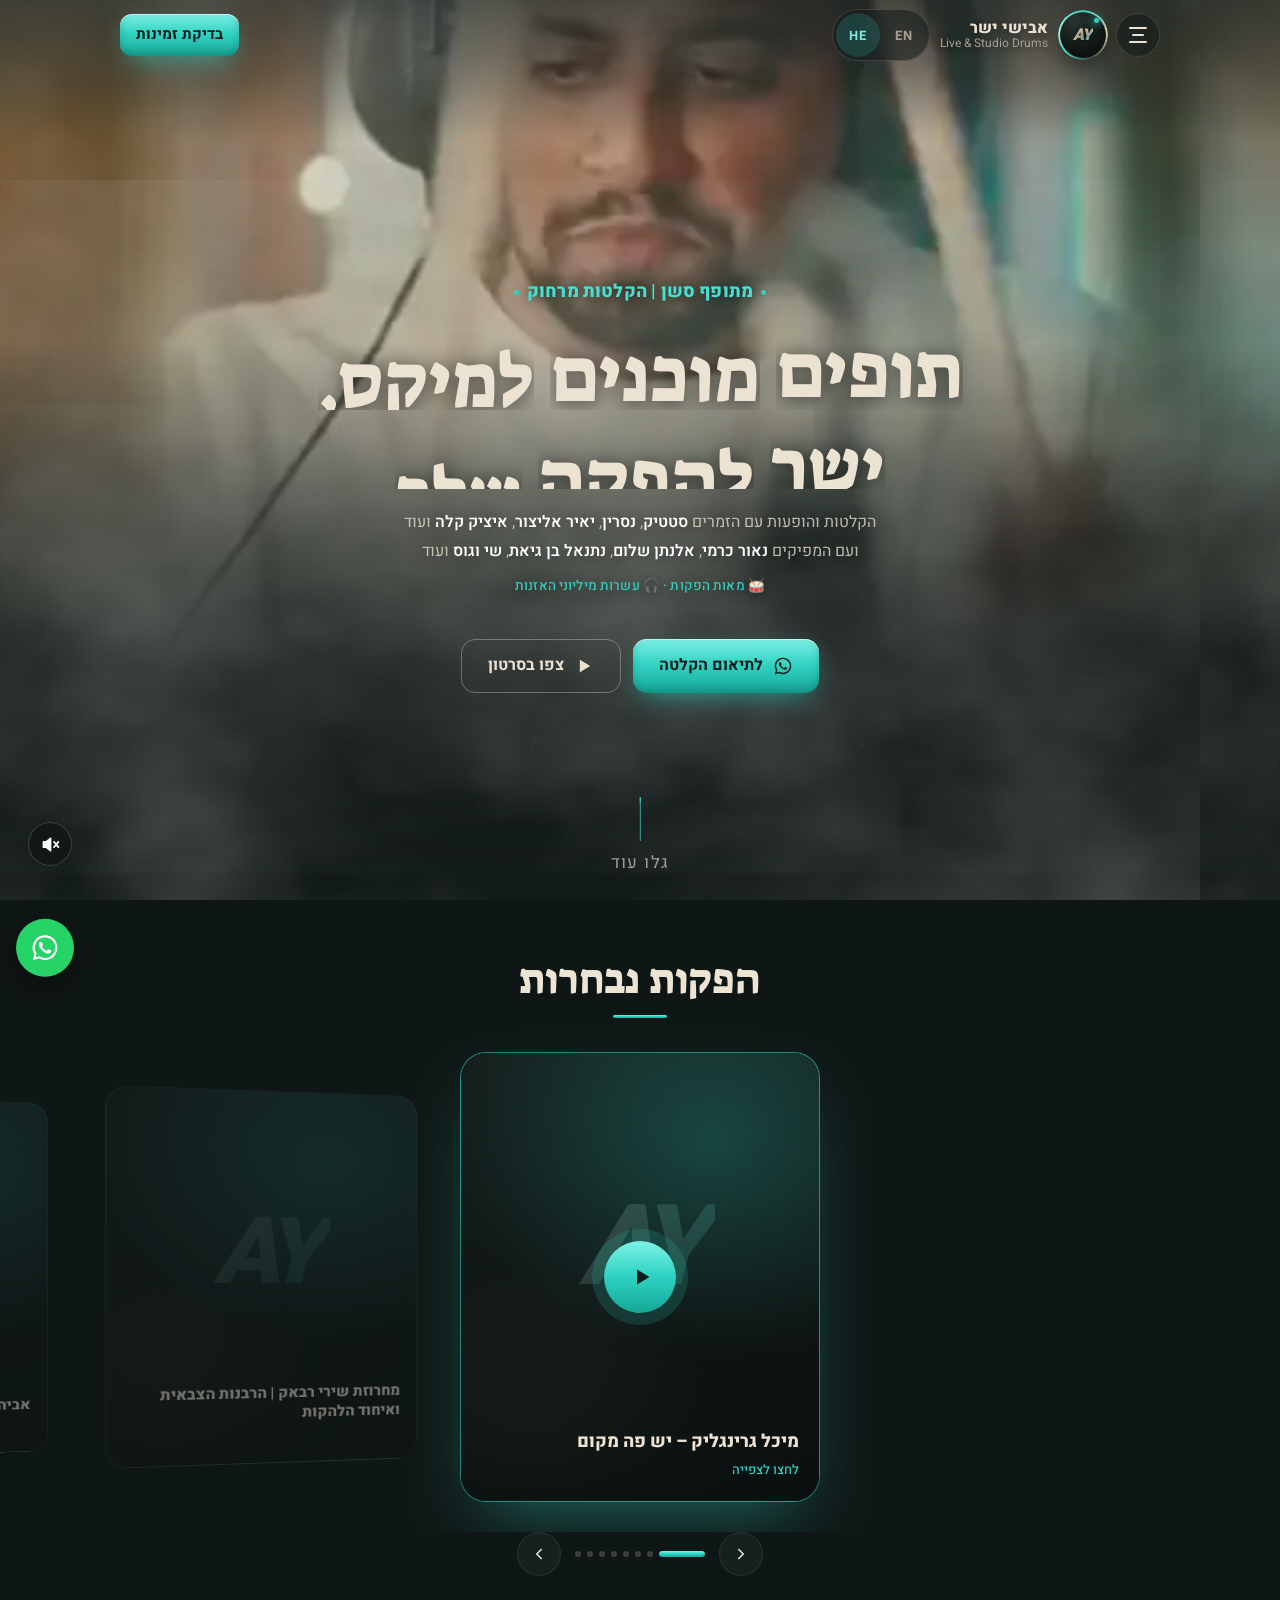
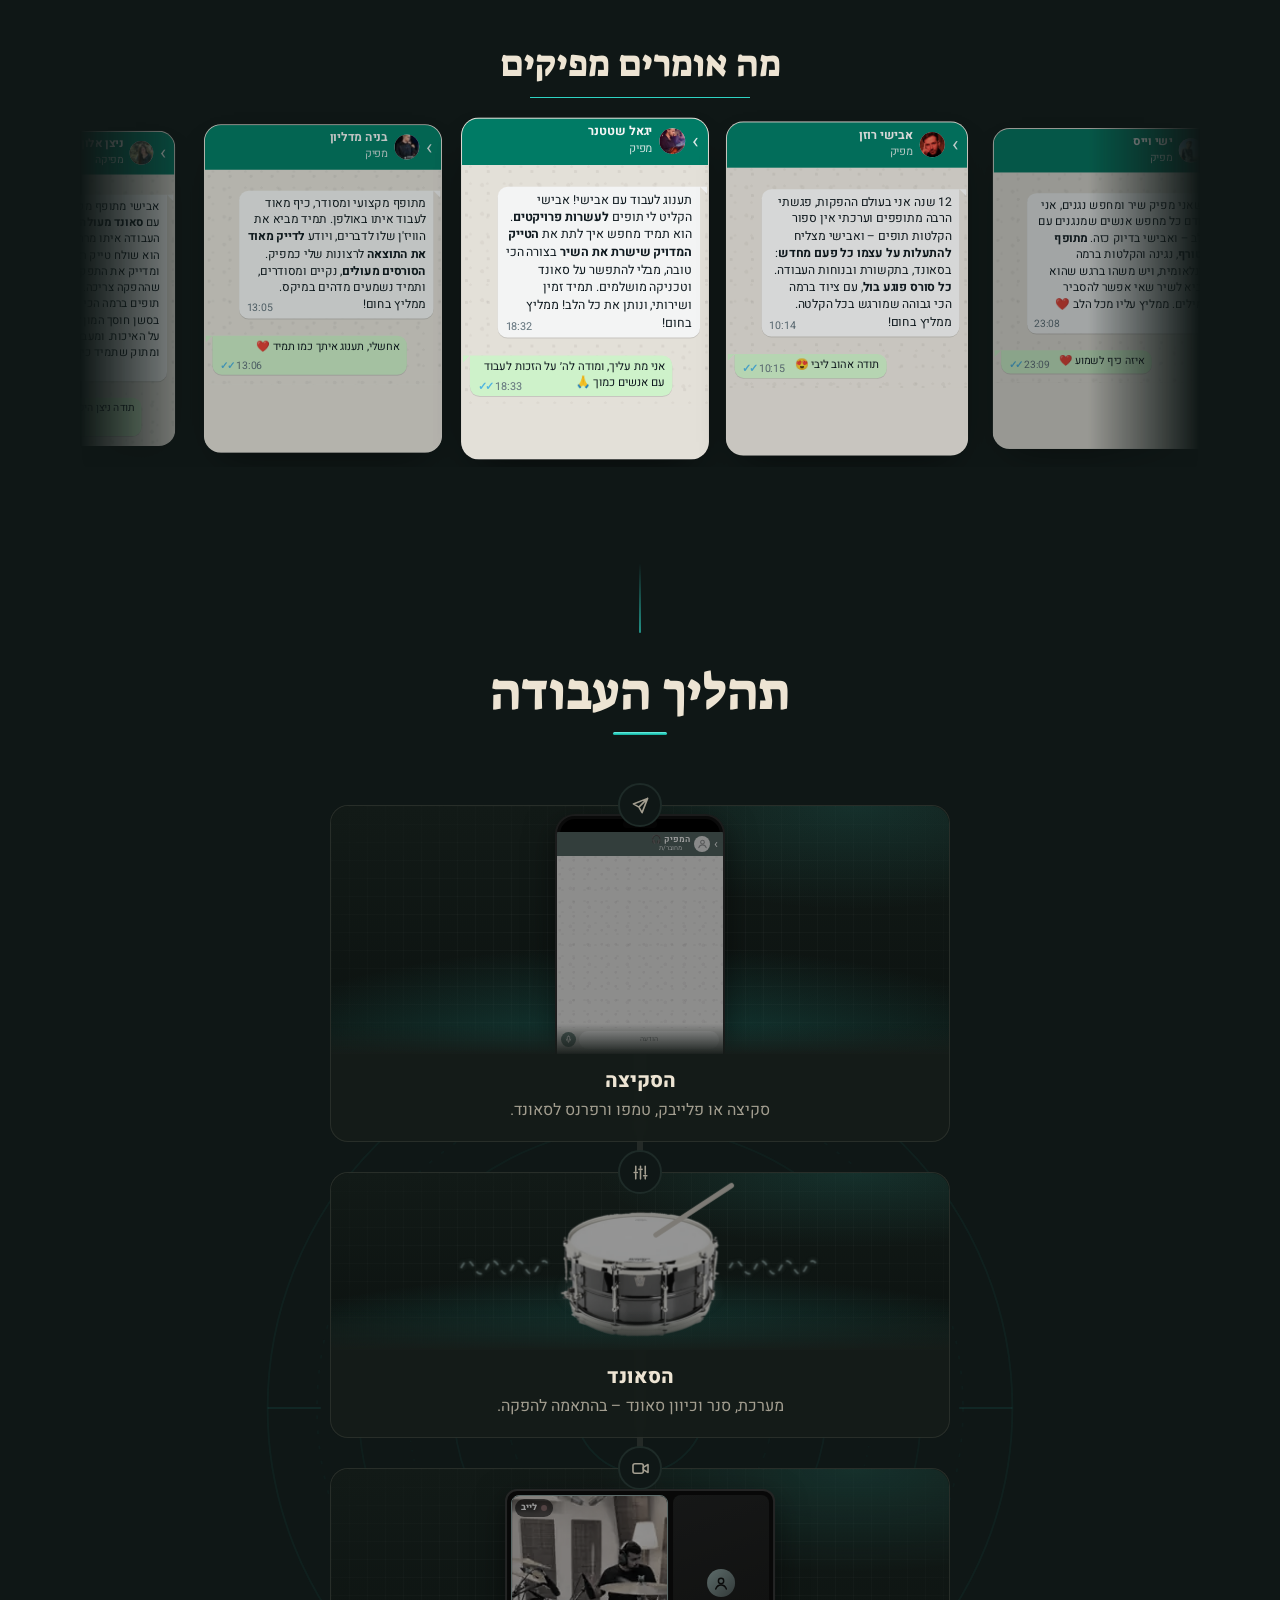
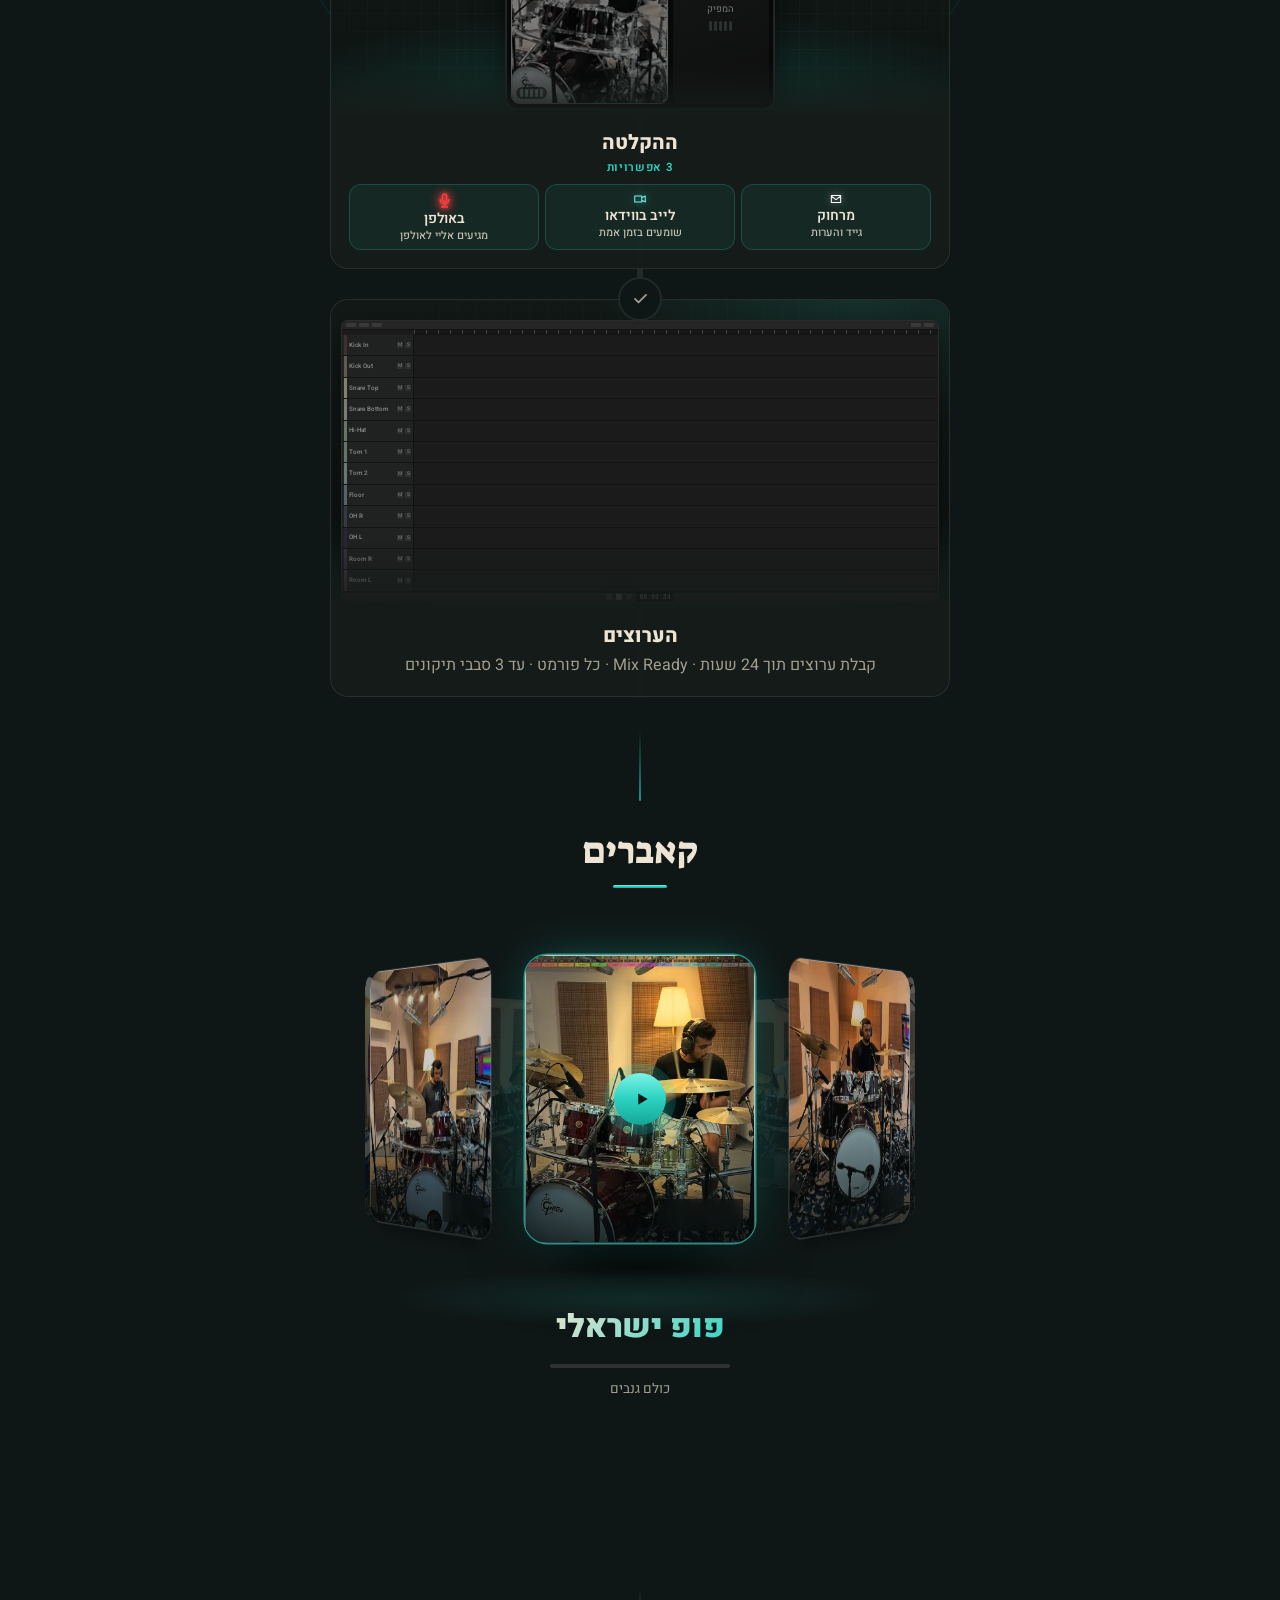
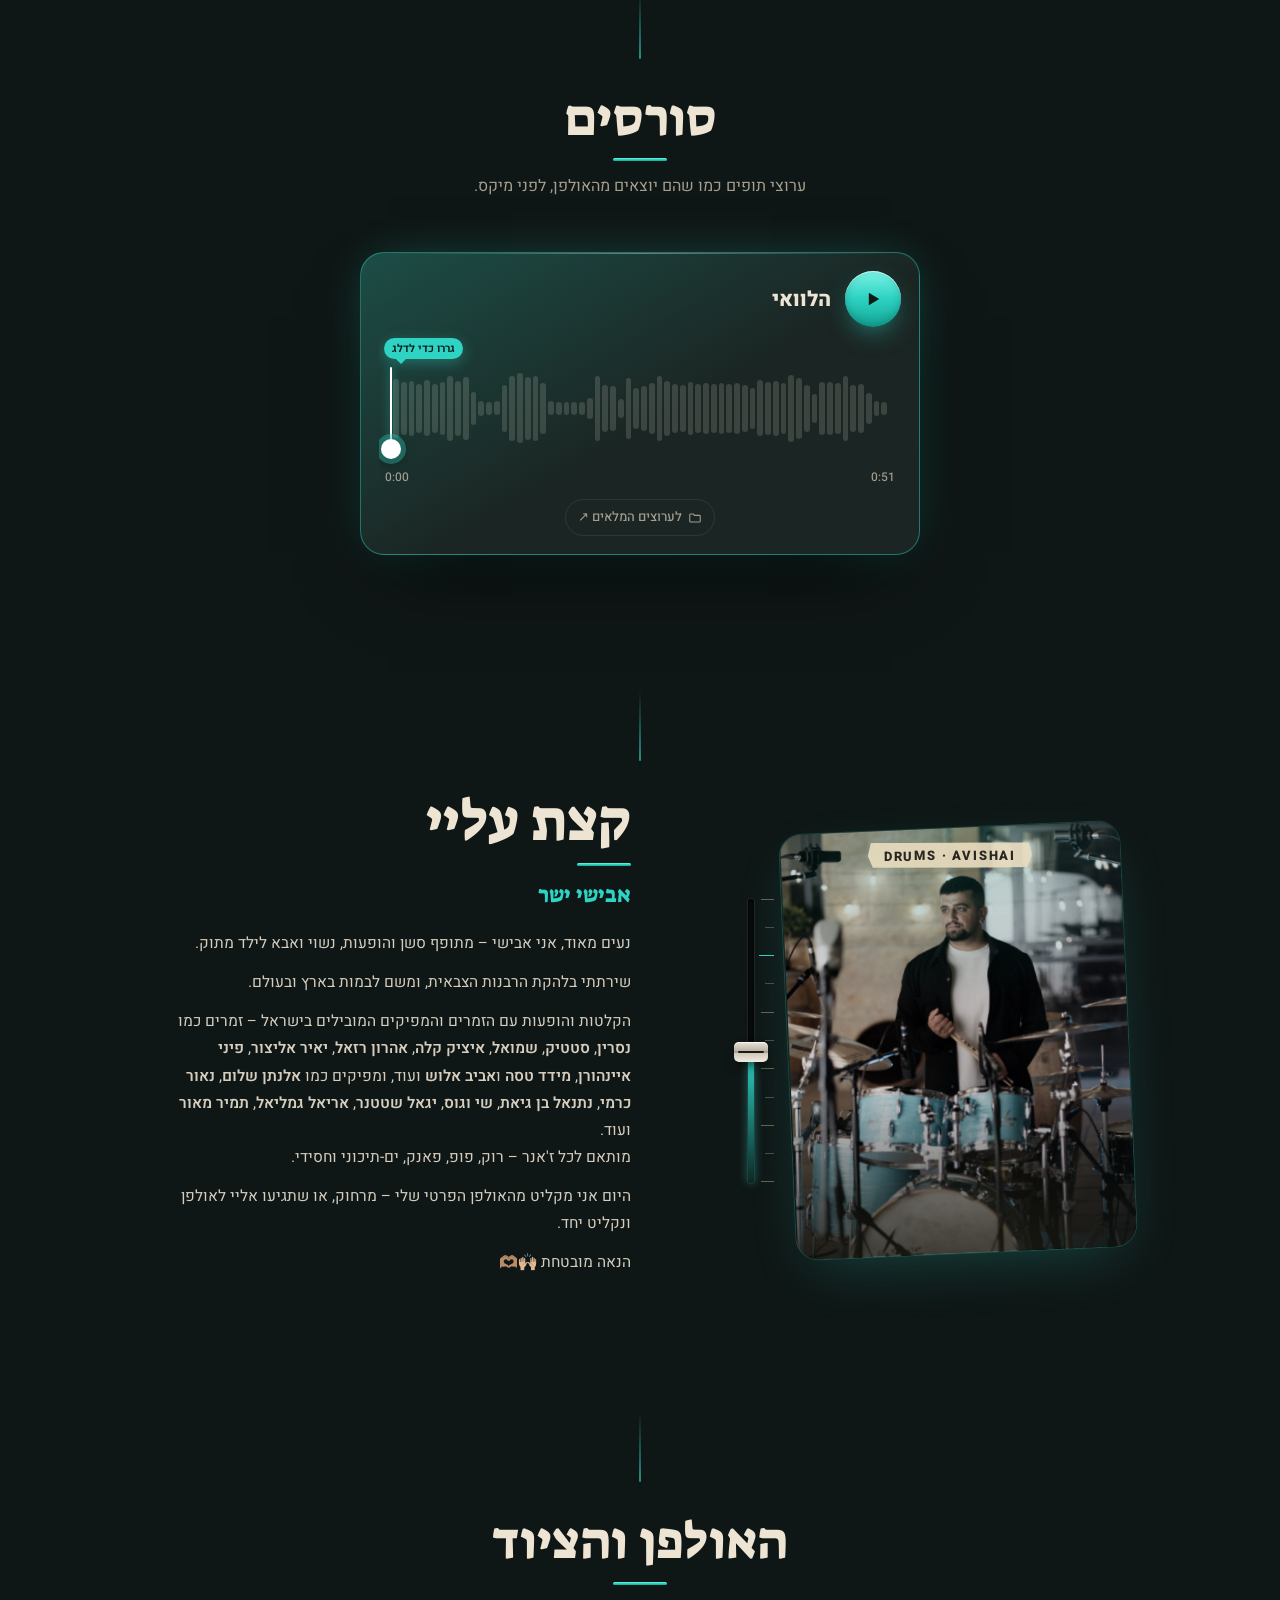
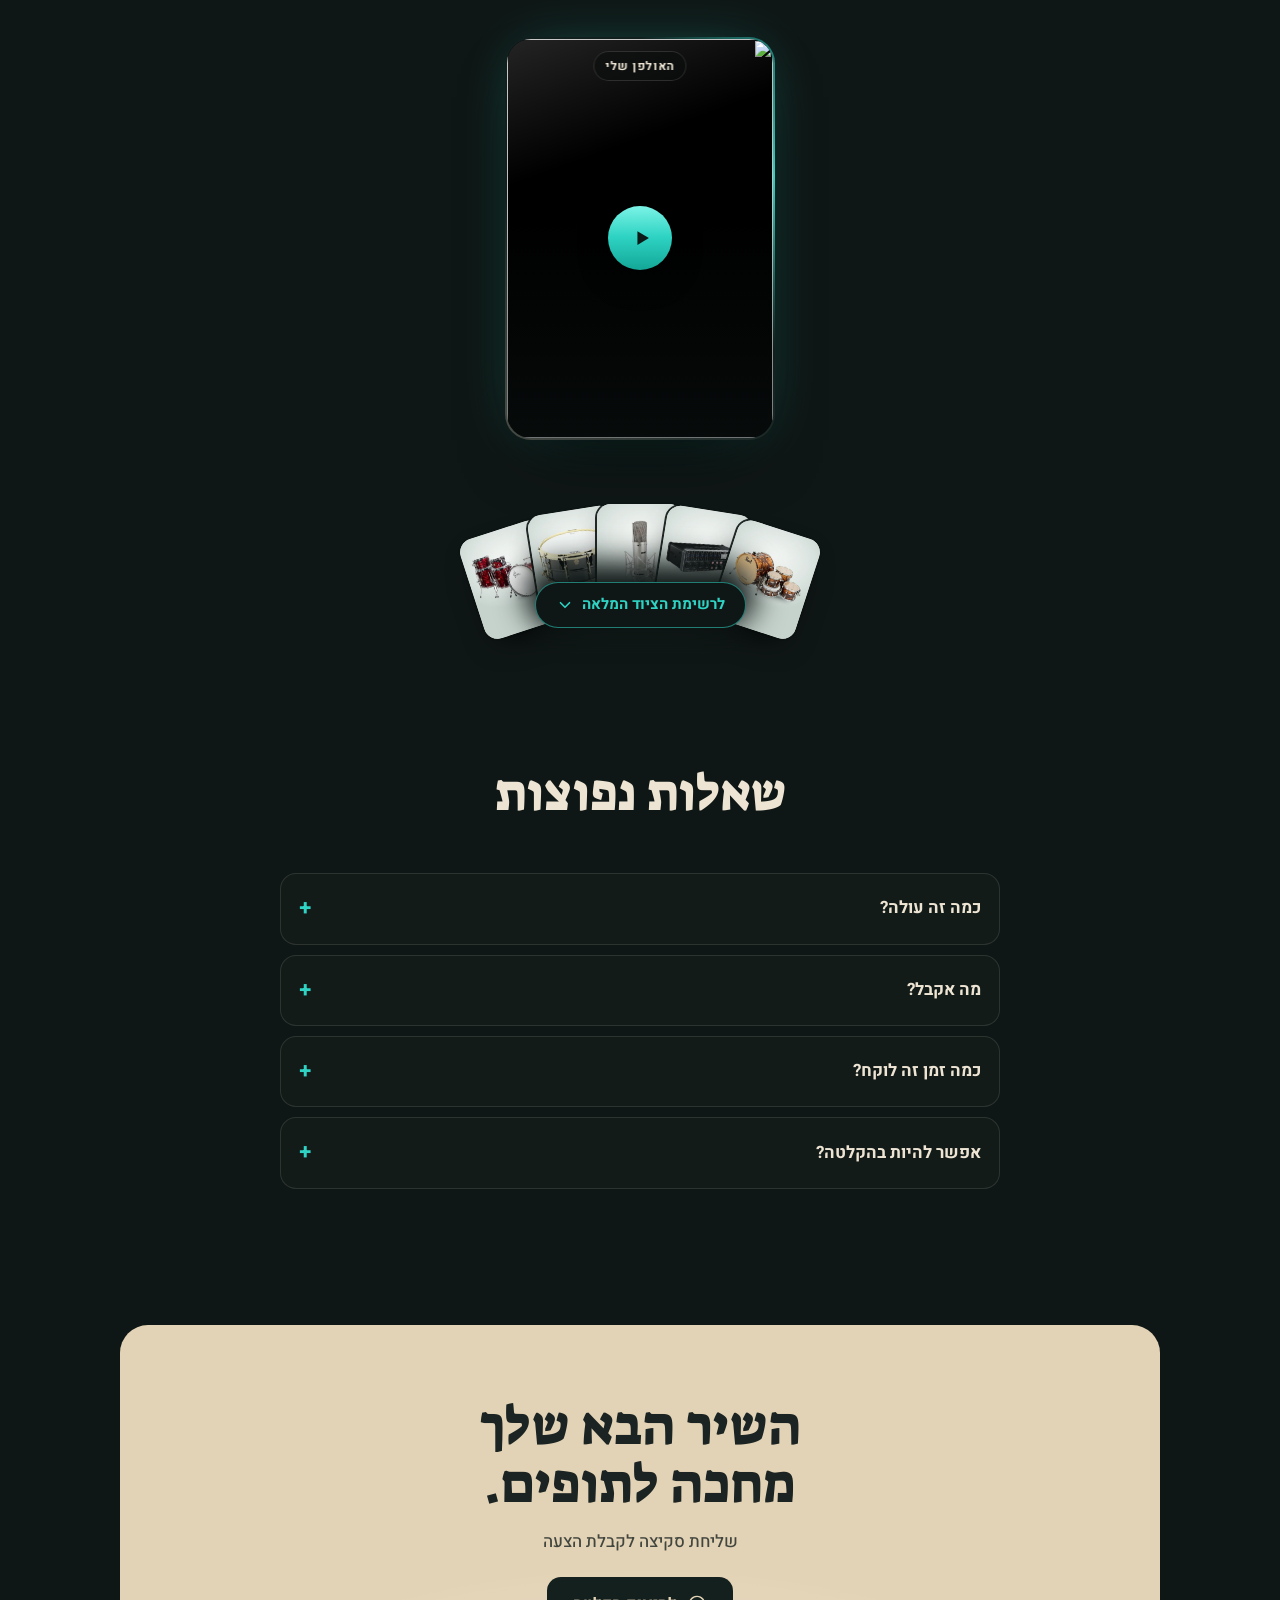
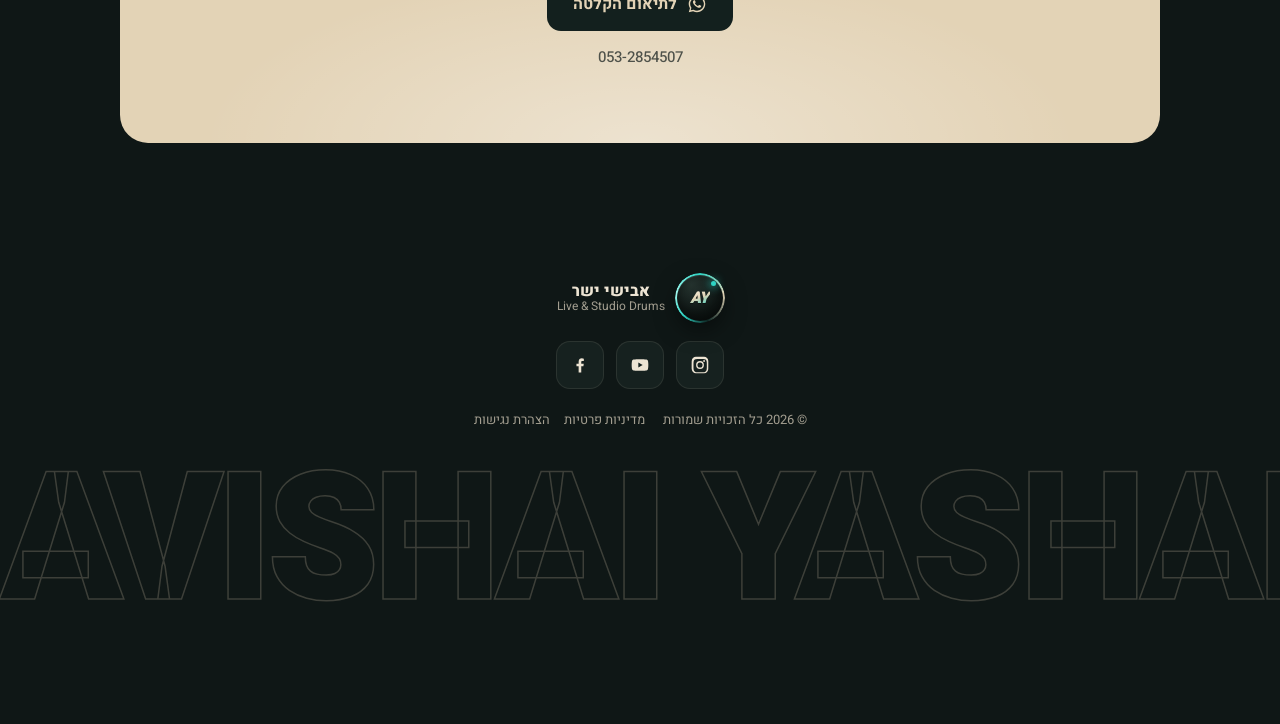
==== index.html @ d6cce76f "Revert black background behind the contain cover (Avishai prefers the poster showing through) Co-Aut" ====
<!DOCTYPE html>
<html lang="he" dir="rtl">
<head>
<meta charset="utf-8">
<meta name="viewport" content="width=device-width, initial-scale=1, viewport-fit=cover">
<title>אבישי ישר | אולפן תופים – Live &amp; Studio Drums</title>
<link rel="preload" href="assets/hero.jpg" as="image" fetchpriority="high">
<meta name="description" content="אבישי ישר – מתופף סשן. הקלטות תופים מרחוק, ערוצים ברמת Mix Ready.">
<meta name="theme-color" content="#0F1716">
<meta property="og:type" content="website">
<meta property="og:locale" content="he_IL">
<meta property="og:title" content="אבישי ישר | Live &amp; Studio Drums">
<meta property="og:description" content="הקלטות תופים מרחוק, ערוצים נקיים ברמת Mix Ready. שלחו סקיצה ונתחיל.">
<meta property="og:image" content="https://avishai-drumstudio.github.io/assets/og-ay2.jpg">
<meta property="og:image:width" content="1200">
<meta property="og:image:height" content="630">
<meta property="og:url" content="https://avishai-drumstudio.github.io/">
<link rel="canonical" href="https://avishai-drumstudio.github.io/">
<link rel="alternate" hreflang="he" href="https://avishai-drumstudio.github.io/">
<link rel="alternate" hreflang="en" href="https://avishai-drumstudio.github.io/?lang=en">
<link rel="alternate" hreflang="x-default" href="https://avishai-drumstudio.github.io/">
<script type="application/ld+json">{"@context":"https://schema.org","@type":"ProfessionalService","name":"Avishai Yashar – Live & Studio Drums","alternateName":"אבישי ישר – אולפן תופים","description":"Session drummer and remote drum recording. Mix-ready stems within 24 hours.","url":"https://avishai-drumstudio.github.io/","image":"https://avishai-drumstudio.github.io/assets/og-ay2.jpg","telephone":"+972532854507","areaServed":"Worldwide","founder":{"@type":"Person","name":"Avishai Yashar","jobTitle":"Session Drummer"},"sameAs":["https://www.instagram.com/avishai_yashar","https://youtube.com/@avishaiyashar-4676"]}</script>
<meta name="twitter:card" content="summary_large_image">
<link rel="icon" type="image/png" sizes="32x32" href="assets/icon-32.png">
<link rel="icon" type="image/png" sizes="192x192" href="assets/icon-192.png">
<link rel="apple-touch-icon" href="assets/icon-180.png">
<link rel="manifest" href="manifest.webmanifest">
<meta name="apple-mobile-web-app-title" content="AY Drums">
<meta name="application-name" content="AY Drums">
<link rel="preconnect" href="https://fonts.googleapis.com">
<link rel="preconnect" href="https://fonts.gstatic.com" crossorigin>
<link rel="preconnect" href="https://docs.google.com">
<link href="https://fonts.googleapis.com/css2?family=Heebo:wght@300;400;500;700;800;900&family=Suez+One&display=swap" rel="stylesheet">

<style>
/* Layout: full-bleed video hero that shrinks into a card on scroll; every section below is one centered column */
:root{
  --bg:#0F1716;
  --surface:#16211F;
  --surface-2:#1E2B28;
  --line:rgba(225,214,190,.10);
  --text:#EDE4D3;
  --muted:#A39E90;
  --lime:#2ED3C3;
  --tq-grad:linear-gradient(180deg,#7BF3E6 0%,#2ED3C3 48%,#13A797 100%);
  --gloss:inset 0 1px 0 rgba(255,255,255,.6),inset 0 -3px 8px rgba(0,60,55,.25),0 10px 28px -10px rgba(46,211,195,.75);
  --sand:#E3D3B6;
  --lime-soft:rgba(46,211,195,.13);
  --on-lime:#0C1A18;
  --wa:#25D366;
  --font:"Heebo","Assistant",Arial,sans-serif;
  --wrap:1120px;
  --gutter:clamp(18px,5vw,40px);
  --ease:cubic-bezier(.2,.7,.2,1);
  color-scheme:dark;
}
*,*::before,*::after{box-sizing:border-box;margin:0;padding:0}
html{-webkit-text-size-adjust:100%;background:var(--bg)}
html.lenis,html.lenis body{height:auto}
.lenis.lenis-smooth{scroll-behavior:auto!important}
.lenis.lenis-stopped{overflow:hidden}
body{background:var(--bg);color:var(--text);font-family:var(--font);font-size:17px;line-height:1.7;-webkit-font-smoothing:antialiased;overflow-x:hidden}
img{display:block;max-width:100%}
a{color:inherit;text-decoration:none}
button{font:inherit;color:inherit;background:none;border:0;cursor:pointer}
h1,h2,h3{text-wrap:balance}
:focus-visible{outline:2px solid var(--lime);outline-offset:3px;border-radius:10px}
[hidden]{display:none!important}
.wrap{max-width:var(--wrap);margin-inline:auto;padding-inline:var(--gutter)}
.sr{position:absolute;width:1px;height:1px;overflow:hidden;clip:rect(0 0 0 0)}

/* grain over everything – very subtle */
body::after{content:"";position:fixed;inset:0;z-index:90;pointer-events:none;opacity:.05;
  background-image:url("data:image/svg+xml,%3Csvg xmlns='http://www.w3.org/2000/svg' width='160' height='160'%3E%3Cfilter id='n'%3E%3CfeTurbulence type='fractalNoise' baseFrequency='.9' numOctaves='2' stitchTiles='stitch'/%3E%3C/filter%3E%3Crect width='100%25' height='100%25' filter='url(%23n)'/%3E%3C/svg%3E")}

/* ---------- intro curtain ---------- */
.intro{position:fixed;inset:0;z-index:100;background:var(--bg);display:grid;place-items:center;animation:introFail .5s 6s forwards}
@keyframes introFail{to{opacity:0;visibility:hidden;pointer-events:none}}
@keyframes pulse{50%{transform:scale(.92)}}

/* ---------- progress line ---------- */
.progress{position:fixed;top:0;inset-inline:0;height:2px;z-index:60;background:var(--lime);transform-origin:right;transform:scaleX(0)}

/* ---------- buttons ---------- */
.btn{display:inline-flex;align-items:center;justify-content:center;gap:10px;min-height:54px;padding:0 26px;border-radius:14px;font-weight:700;font-size:16px;transition:background .2s,color .2s,border-color .2s,transform .2s var(--ease)}
.btn:hover{transform:translateY(-2px)}
.btn:active{transform:scale(.98)}
.btn--lime{background:var(--tq-grad);color:var(--on-lime);box-shadow:var(--gloss)}
.btn--lime:hover{filter:brightness(1.08)}
.btn--ghost{border:1.5px solid rgba(237,228,211,.35);color:var(--text);backdrop-filter:blur(8px);-webkit-backdrop-filter:blur(8px)}
.btn--ghost:hover{border-color:var(--lime);color:var(--lime)}
.btn--line{border:1.5px solid var(--lime);color:var(--lime)}
.btn--line:hover{background:var(--lime-soft)}
.btn svg{width:20px;height:20px;flex:none;fill:currentColor}

/* ---------- header ---------- */
.top{position:fixed;inset-inline:0;top:0;z-index:50;padding-top:env(safe-area-inset-top,0px);transition:background .3s,border-color .3s,transform .4s var(--ease);border-bottom:1px solid transparent}
.top.is-solid{background:rgba(15,23,22,.78);backdrop-filter:blur(14px);-webkit-backdrop-filter:blur(14px);border-color:var(--line)}
.top.is-away{transform:translateY(-110%)}
.top__in{display:flex;align-items:center;justify-content:space-between;height:70px}
.brand{display:flex;align-items:center;gap:12px}
/* AY monogram: a drum-head disc with a turning ring, unlike the flat buttons */
.logo{position:relative;flex:none;width:46px;height:46px;border-radius:50%;display:grid;place-items:center;direction:ltr;isolation:isolate;
  background:radial-gradient(120% 120% at 30% 20%,#25332F 0%,#101816 55%,#070B0A 100%);
  box-shadow:0 8px 22px rgba(0,0,0,.5),inset 0 1px 0 rgba(255,255,255,.09),inset 0 -6px 14px rgba(0,0,0,.45)}
.logo::before{content:"";position:absolute;inset:-2px;border-radius:50%;padding:2px;z-index:-1;
  background:conic-gradient(from 0deg,#2ED3C3,#E3D3B6 22%,rgba(46,211,195,.12) 45%,#2ED3C3 62%,#9FF6EC 78%,#2ED3C3);
  -webkit-mask:linear-gradient(#000 0 0) content-box,linear-gradient(#000 0 0);-webkit-mask-composite:xor;mask-composite:exclude;
  animation:ringTurn 9s linear infinite}
.logo::after{content:"";position:absolute;top:6px;right:7px;width:5px;height:5px;border-radius:50%;background:#2ED3C3;box-shadow:0 0 8px 1px rgba(46,211,195,.9)}
.logo i{font-style:italic;font-weight:900;font-size:16px;letter-spacing:-.07em;padding-inline-end:.08em;line-height:1;
  background:linear-gradient(160deg,#FFF6E6 0%,#E3D3B6 45%,#2ED3C3 100%);-webkit-background-clip:text;background-clip:text;color:transparent;
  filter:drop-shadow(0 1px 0 rgba(0,0,0,.35))}
@keyframes ringTurn{to{transform:rotate(360deg)}}
.brand__txt{display:grid;line-height:1.15}
.brand__txt b{font-weight:800;font-size:16px}
.brand__txt small{font-size:12px;color:var(--muted);direction:ltr;text-align:right}
.top .btn{min-height:42px;padding:0 16px;font-size:15px;border-radius:12px}

/* ---------- HERO ---------- */
.hero{position:relative;height:100svh;min-height:560px;isolation:isolate}
.hero__bg{position:absolute;inset:0;overflow:hidden;background:radial-gradient(60% 50% at 70% 20%,rgba(46,211,195,.16),transparent 70%),radial-gradient(50% 40% at 20% 80%,rgba(46,211,195,.08),transparent 70%),#0B1210;clip-path:inset(0% 0% 0% 0% round 0px);will-change:clip-path}
.hero__media{position:absolute;inset:0;will-change:transform}
.hero__poster{position:absolute;inset:0;width:100%;height:100%;object-fit:cover;object-position:center 30%;animation:kb 26s ease-in-out infinite alternate}
@keyframes kb{from{transform:scale(1.04)}to{transform:scale(1.16) translateY(-1.5%)}}
.fog{position:absolute;inset:0;z-index:1;pointer-events:none;overflow:hidden}
.fog i{position:absolute;inset:-10% 0;background-image:url("data:image/svg+xml,%3Csvg xmlns='http://www.w3.org/2000/svg' width='1200' height='600'%3E%3Cfilter id='f' x='0' y='0'%3E%3CfeTurbulence type='fractalNoise' baseFrequency='.0045 .009' numOctaves='4' seed='7' stitchTiles='stitch'/%3E%3CfeColorMatrix values='0 0 0 0 .93 0 0 0 0 .92 0 0 0 0 .88 0 0 0 1.6 -.62'/%3E%3C/filter%3E%3Crect width='100%25' height='100%25' filter='url(%23f)'/%3E%3C/svg%3E");background-size:1200px 100%;background-repeat:repeat-x;opacity:.42;animation:fog 70s linear infinite;will-change:background-position}
.fog i:nth-child(2){opacity:.26;background-size:1600px 120%;animation-duration:110s;animation-direction:reverse;top:20%}
.fog i:nth-child(3){opacity:.18;background-size:900px 80%;animation-duration:45s;top:45%;filter:blur(2px)}
@keyframes fog{from{background-position:0 0}to{background-position:-1200px 0}}
.hero__yt{position:absolute;top:50%;left:50%;width:100vw;height:56.25vw;min-height:100svh;min-width:177.78svh;transform:translate(-50%,-50%);border:0;pointer-events:none;opacity:0;transition:opacity 1.2s}
.hero__yt.is-on{opacity:1}
.hero__mp4{position:absolute;inset:0;width:100%;height:100%;object-fit:cover}
.hero__bg::after{content:"";position:absolute;inset:0;background:
  linear-gradient(to top,var(--bg) 0%,rgba(15,23,22,.55) 38%,rgba(15,23,22,.35) 70%,rgba(15,23,22,.7) 100%),
  radial-gradient(70% 60% at 50% 45%,transparent,rgba(15,23,22,.5))}
.hero__fx{position:absolute;inset:0;width:100%;height:100%;z-index:1;pointer-events:none}
.hero__content{position:relative;z-index:2;height:100%;display:grid;align-content:center;justify-items:center;text-align:center;gap:18px;padding-top:70px}
.eyebrow{display:inline-flex;align-items:center;gap:8px;color:var(--sand);font-size:14px;font-weight:500}
.eyebrow::before,.eyebrow::after{content:"";width:5px;height:5px;border-radius:50%;background:var(--lime)}
.hero h1{font-weight:900;font-size:clamp(2.6rem,10vw,5.6rem);line-height:1.02;letter-spacing:-.02em;max-width:14ch}
@media (min-width:760px){.hero h1{max-width:22ch;font-size:clamp(3rem,6vw,4.8rem)}}
.w{display:inline-block;overflow:hidden;vertical-align:top;padding-bottom:.08em;margin-bottom:-.08em}
.wi{display:inline-block}
.hero__sub{color:#D3DBD5;max-width:42ch;font-size:clamp(1rem,3.8vw,1.18rem)}
.hero__cta{display:flex;flex-wrap:wrap;justify-content:center;gap:12px;margin-top:8px}
@media (max-width:480px){.hero__cta{width:100%}.hero__cta .btn{flex:1 1 100%}}
.scrollcue{position:absolute;bottom:calc(22px + env(safe-area-inset-bottom,0px));left:50%;transform:translateX(-50%);z-index:2;display:grid;justify-items:center;gap:8px;font-size:12px;color:var(--muted);letter-spacing:.08em}
.scrollcue i{width:1.5px;height:44px;background:rgba(237,228,211,.18);position:relative;overflow:hidden;border-radius:2px}
.scrollcue i::after{content:"";position:absolute;inset:0;background:var(--lime);animation:drip 1.8s var(--ease) infinite}
@keyframes drip{0%{transform:translateY(-100%)}60%,100%{transform:translateY(100%)}}

/* ---------- reel (sideways video carousel) ---------- */
.reel{padding-block:clamp(28px,5vw,56px) clamp(8px,2vw,20px);position:relative}
.reel .head{margin-bottom:8px}
.reel__track{--cw:min(66vw,360px);display:flex;gap:14px;overflow-x:auto;scroll-snap-type:x mandatory;scrollbar-width:none;padding-inline:calc(50% - var(--cw)/2);padding-block:26px 30px;perspective:1200px;cursor:grab;-webkit-overflow-scrolling:touch}
.reel__track::-webkit-scrollbar{display:none}
.reel__track.is-drag{scroll-snap-type:none;cursor:grabbing}
.reel__item{flex:0 0 var(--cw);scroll-snap-align:center;aspect-ratio:4/5;border-radius:26px;overflow:hidden;position:relative;border:1px solid var(--line);
  background:radial-gradient(120% 80% at 80% 0%,rgba(46,211,195,.22),transparent 60%),linear-gradient(160deg,#1E2B28,#0F1716);
  text-align:right;will-change:transform,opacity;transition:border-color .35s,box-shadow .35s}
.reel__item img{position:absolute;inset:0;width:100%;height:100%;object-fit:cover;pointer-events:none}
.reel__item::after{content:"";position:absolute;inset:0;background:linear-gradient(to top,rgba(10,16,15,.92) 0%,rgba(10,16,15,.25) 50%,rgba(10,16,15,.1) 100%)}
.reel__fb{position:absolute;inset:auto 0 50% 0;padding:0 22px;font-weight:900;font-size:clamp(1.6rem,7vw,2.3rem);line-height:1.05;color:rgba(237,228,211,.14)}
.reel__info{position:absolute;inset:auto 0 0 0;z-index:2;padding:20px;display:grid;gap:6px}
.reel__info b{font-weight:800;font-size:1.12rem;line-height:1.3}
.reel__info small{color:var(--lime);font-size:13px;font-weight:500;opacity:0;transition:opacity .3s}
.reel__play{position:absolute;top:50%;left:50%;z-index:2;width:72px;height:72px;margin:-36px 0 0 -36px;border-radius:50%;background:var(--tq-grad);display:grid;place-items:center;transform:scale(.6);opacity:0;transition:transform .35s var(--ease),opacity .35s;box-shadow:0 0 0 12px rgba(46,211,195,.16)}
.reel__play svg{width:24px;height:24px;fill:var(--on-lime);margin-left:4px}
.reel__item.is-active{border-color:rgba(46,211,195,.6);box-shadow:0 30px 70px -25px rgba(46,211,195,.45)}
.reel__item.is-active .reel__play{transform:scale(1);opacity:1}
.reel__item.is-active .reel__info small{opacity:1}
.reel__nav{display:flex;align-items:center;justify-content:center;gap:14px}
.reel__dots{display:flex;gap:6px}
.reel__dots i{width:6px;height:6px;border-radius:6px;background:rgba(237,228,211,.2);transition:width .35s var(--ease),background .35s}
.reel__dots i.on{width:22px;background:var(--lime)}
.reel__arrow{width:44px;height:44px;border-radius:50%;background:var(--surface);border:1px solid var(--line);display:grid;place-items:center}
.reel__arrow svg{width:18px;height:18px}
.reel__arrow:hover{border-color:var(--lime);color:var(--lime)}

/* fallback behind thumbnails that can't load */
.video__fb{position:absolute;inset:0;display:grid;place-items:end start;padding:16px;font-weight:900;font-size:1.4rem;line-height:1.1;color:rgba(237,228,211,.12);background:radial-gradient(100% 90% at 85% 0%,rgba(46,211,195,.16),transparent 60%),linear-gradient(160deg,#1E2B28,#0F1716)}
.video img{position:relative}

/* ---------- about ---------- */
#about{overflow-x:clip}
.about{display:grid;gap:30px;align-items:center}
@media (min-width:880px){.about{grid-template-columns:minmax(0,1fr) minmax(0,1.1fr);gap:64px}}
.about__media{position:relative;margin:0;width:min(86%,400px);justify-self:center;display:flex;align-items:flex-end;gap:14px;padding-top:14px}
.about__card{position:relative;flex:1;aspect-ratio:4/5;border-radius:22px;overflow:hidden;transform:rotate(-2.5deg);background:linear-gradient(160deg,#1E2B28,#0F1716);
  box-shadow:0 34px 70px -30px rgba(0,0,0,.9),0 0 0 1px rgba(227,211,182,.12);transition:transform .6s var(--ease)}
.about__media:hover .about__card{transform:rotate(0)}
.about__card img{position:absolute;inset:-6% 0;width:100%;height:112%;object-fit:cover;object-position:50% 20%;will-change:transform}
.about__card::after{content:"";position:absolute;inset:0;background:linear-gradient(to top,rgba(10,15,14,.75),transparent 40%)}
.about__tape{position:absolute;top:14px;left:50%;z-index:2;transform:translateX(-50%) rotate(2deg);padding:7px 16px 6px;background:rgba(232,220,190,.92);color:#2a2620;
  font:800 13px/1 Heebo,system-ui,sans-serif;letter-spacing:.14em;direction:ltr;white-space:nowrap;
  box-shadow:0 4px 10px rgba(0,0,0,.35);clip-path:polygon(2% 0,98% 4%,100% 50%,97% 100%,3% 96%,0 50%)}
.fader{--v:.3;position:relative;width:46px;height:min(68vw,300px);align-self:center;flex:none;touch-action:none;cursor:grab}
.fader__slot{position:absolute;left:50%;top:8px;bottom:8px;width:6px;margin-left:-3px;border-radius:6px;background:#070b0a;box-shadow:inset 0 1px 3px rgba(0,0,0,.9),0 0 0 1px rgba(227,211,182,.08)}
.fader__lvl{position:absolute;left:0;right:0;bottom:0;height:calc(var(--v) * 100%);border-radius:6px;background:linear-gradient(to top,rgba(46,211,195,.15),#2ED3C3);box-shadow:0 0 10px rgba(46,211,195,.5)}
.fader__scale{position:absolute;inset:8px 0;display:flex;flex-direction:column;justify-content:space-between;pointer-events:none}
.fader__scale i{display:block;height:1px;width:9px;background:rgba(227,211,182,.28)}
.fader__scale i:nth-child(odd){width:13px;background:rgba(227,211,182,.4)}
.fader__scale i:nth-child(3){background:#2ED3C3;width:15px}
.fader__cap{position:absolute;left:50%;width:34px;height:20px;margin:-10px 0 0 -17px;top:calc(8px + (1 - var(--v)) * (100% - 16px));border-radius:5px;
  background:linear-gradient(#e9e4d8,#b9b2a3 45%,#8f887a 50%,#cfc8b9 55%,#f1ece0);box-shadow:0 6px 12px -3px rgba(0,0,0,.7),inset 0 1px 0 rgba(255,255,255,.7)}
.fader__cap::after{content:"";position:absolute;left:4px;right:4px;top:50%;height:2px;margin-top:-1px;background:#1b1a17;border-radius:2px}
.fader.is-drag{cursor:grabbing}
.fader.is-drag .fader__cap{box-shadow:0 8px 18px -3px rgba(0,0,0,.8),0 0 0 3px rgba(46,211,195,.35),inset 0 1px 0 rgba(255,255,255,.7)}
.about__text{display:grid;gap:16px;justify-items:start}
.about__text h2{font-weight:900;font-size:clamp(2.3rem,8vw,3.8rem);line-height:1.04;letter-spacing:-.01em}
.about__body{display:grid;gap:12px}
.about__body p{color:#D5CDBE;max-width:52ch}
.about__body p:first-child{font-size:1.14rem;color:var(--text);font-weight:500}

/* ---------- marquee ---------- */
.marquee{padding-block:clamp(40px,7vw,80px);overflow:hidden;display:grid;gap:6px;border-block:1px solid var(--line)}
.marquee{direction:ltr}
.marquee__row{display:flex;width:max-content;white-space:nowrap;direction:ltr;font-weight:900;font-size:clamp(2.4rem,9vw,6.5rem);line-height:1.05;letter-spacing:-.02em;will-change:transform}
.marquee__row span{padding-inline:.35em;display:inline-flex;align-items:center;gap:.7em}
.marquee__row span::after{content:"";width:.22em;height:.22em;border-radius:50%;background:var(--lime);flex:none}
.marquee__row--out{color:transparent;-webkit-text-stroke:1.5px rgba(237,228,211,.35)}
.marquee__row--out span::after{background:transparent;border:1.5px solid rgba(46,211,195,.6)}

/* ---------- facts ---------- */
.facts{display:grid;gap:12px;grid-template-columns:repeat(3,minmax(0,1fr))}
.fact{background:var(--surface);border:1px solid var(--line);border-radius:20px;padding:22px 16px;text-align:center;display:grid;gap:6px;align-content:start}
.fact b{color:var(--sand);font-weight:800;font-size:clamp(1.1rem,4.4vw,1.6rem);line-height:1.2;direction:ltr}
.fact small{color:var(--muted);font-size:14px;line-height:1.45}
@media (max-width:560px){.facts{grid-template-columns:1fr;gap:8px}.fact{grid-template-columns:auto 1fr;align-items:center;gap:14px;text-align:right;padding:16px 18px}.fact b{min-width:96px}}
.trust{margin-top:18px;text-align:center;color:var(--muted);font-size:15px}

/* ---------- section heads ---------- */
.section{padding-block:clamp(40px,6vw,68px);position:relative}
.marquee{margin-block:clamp(24px,4vw,48px)}
.head{text-align:center;display:grid;justify-items:center;gap:12px;margin-bottom:clamp(30px,5vw,52px)}
.head h2{font-weight:800;font-size:clamp(2rem,7vw,3.2rem);line-height:1.12;max-width:18ch}
.head p{color:var(--muted);max-width:46ch;font-size:16px}
.rule{width:min(220px,50%);height:1.5px;background:var(--line);position:relative;overflow:hidden}
.rule i{position:absolute;inset:0;background:var(--lime);transform-origin:center;transform:scaleX(0)}

/* ---------- process ---------- */
.rings{position:absolute;width:min(760px,130vw);aspect-ratio:1;max-width:none;top:50%;left:50%;translate:-50% -50%;z-index:-1;opacity:.5;pointer-events:none}
.steps{list-style:none;display:grid;gap:38px;position:relative;max-width:620px;margin-inline:auto;padding-top:24px}
.steps__track,.steps__fill{position:absolute;top:0;bottom:0;left:50%;width:6px;border-radius:6px;transform:translateX(-50%);z-index:0}
.steps__track{background:var(--line)}
.steps__fill{background:linear-gradient(to bottom,#7FE7DC,#2ED3C3);transform-origin:top;transform:translateX(-50%) scaleY(0);box-shadow:0 0 14px rgba(46,211,195,.75),0 0 34px rgba(46,211,195,.35)}
.step{--f:0;position:relative;z-index:1;background:rgba(22,28,25,.86);backdrop-filter:blur(6px);-webkit-backdrop-filter:blur(6px);border:1px solid var(--line);border-radius:20px;padding:36px 22px 22px;text-align:center;transition:border-color .5s;overflow:visible}
.step::before{content:"";position:absolute;inset:0;border-radius:inherit;pointer-events:none;
  background:linear-gradient(to bottom,rgba(46,211,195,.20),rgba(46,211,195,.07) 85%,rgba(46,211,195,.28) 100%);
  clip-path:inset(0 0 calc((1 - var(--f)) * 100%) 0 round 20px)}
.step > *{position:relative}
.step__icon{position:absolute !important;left:50%;top:-23px;margin-left:-23px;width:46px;height:46px;border-radius:50%;background:var(--bg);border:2px solid var(--surface-2);display:grid;place-items:center;color:var(--muted);transition:border-color .5s,color .5s,background .5s,box-shadow .5s;z-index:2}
.step__icon svg{width:20px;height:20px}
.step.is-on{border-color:rgba(46,211,195,.3)}
.step.is-on .step__icon{border-color:var(--lime);color:var(--on-lime);background:var(--lime);box-shadow:0 0 0 6px rgba(46,211,195,.15)}
.step__n{display:inline-block;font-size:12.5px;font-weight:500;color:var(--muted);background:var(--surface-2);border-radius:8px;padding:1px 10px;margin-bottom:8px}
.step h3{font-weight:800;font-size:1.25rem;line-height:1.3}
.step p{color:var(--muted);font-size:15.5px;margin-top:4px}

/* ---------- video cards ---------- */
.grid{display:grid;gap:20px}
@media (min-width:680px){.grid{grid-template-columns:repeat(2,minmax(0,1fr))}}
.card{background:var(--surface);border:1px solid var(--line);border-radius:22px;overflow:hidden;display:flex;flex-direction:column;transition:border-color .3s,transform .4s var(--ease)}
.card:hover{border-color:rgba(46,211,195,.3)}
.video{position:relative;aspect-ratio:16/9;max-width:100%;background:var(--surface-2);overflow:hidden}
.video img{width:100%;height:100%;object-fit:cover;will-change:transform}
.video button{position:absolute;inset:0;width:100%;display:grid;place-items:center;background:linear-gradient(to top,rgba(15,23,22,.45),transparent 55%)}
.play{width:64px;height:64px;border-radius:50%;background:var(--tq-grad);box-shadow:var(--gloss);display:grid;place-items:center;box-shadow:0 10px 30px rgba(0,0,0,.45);transition:transform .3s var(--ease)}
.video button:hover .play{transform:scale(1.1)}
.play svg{width:22px;height:22px;fill:var(--on-lime);margin-left:4px}
.video iframe{position:absolute;inset:0;width:100%;height:100%;border:0}
.card__body{padding:16px 18px 18px;display:grid;gap:10px}
.card__title{font-weight:700;font-size:16.5px;line-height:1.45}
.card__link{display:inline-flex;align-items:center;gap:6px;color:var(--lime);font-size:14.5px;font-weight:500;justify-self:start}
.card__link svg{width:15px;height:15px}
.more{display:flex;justify-content:center;margin-top:28px}

/* ---------- sources ---------- */
.tracks{display:grid;gap:16px}
@media (min-width:820px){.tracks{grid-template-columns:repeat(2,minmax(0,1fr))}}
.track{background:var(--surface);border:1px solid var(--line);border-radius:22px;padding:22px;display:grid;gap:16px}
.track__top{display:flex;align-items:center;gap:14px}
.track__btn{width:56px;height:56px;border-radius:50%;flex:none;background:var(--tq-grad);box-shadow:var(--gloss);display:grid;place-items:center;transition:transform .2s}
.track__btn:active{transform:scale(.94)}
.track__btn svg{width:20px;height:20px;fill:var(--on-lime)}
.track__btn .i-pause{display:none}
.track.is-playing .i-play{display:none}
.track.is-playing .i-pause{display:block}
.track__name{font-weight:800;font-size:1.3rem;flex:1;min-width:0}
.track__time{font-size:13px;color:var(--muted);font-variant-numeric:tabular-nums;direction:ltr;flex:none}
.wave{position:relative;display:flex;align-items:center;gap:3px;height:56px;direction:ltr;cursor:pointer;border-radius:8px;touch-action:pan-y;user-select:none;-webkit-user-select:none}
.wave i{flex:1;min-width:2px;border-radius:3px;background:rgba(237,228,211,.16);transition:background .2s}
.wave i.on{background:var(--lime)}
.track.is-playing .wave i.on:last-of-type{box-shadow:0 0 12px var(--lime)}
.track .btn{min-height:48px;font-size:15px;font-weight:500}
.mixer{display:grid;gap:8px;background:var(--surface-2);border-radius:14px;padding:12px 14px}
.mixer__labels{display:flex;justify-content:space-between;font-size:13px;color:var(--muted);font-weight:500}
.mixer__labels b{font-weight:700;transition:color .25s}
.mixer__labels b.on{color:var(--text)}
.mixer input{-webkit-appearance:none;appearance:none;width:100%;height:30px;background:transparent;direction:ltr;cursor:pointer}
.mixer input::-webkit-slider-runnable-track{height:6px;border-radius:6px;background:linear-gradient(to right,var(--sand),var(--lime))}
.mixer input::-moz-range-track{height:6px;border-radius:6px;background:linear-gradient(to right,var(--sand),var(--lime))}
.mixer input::-webkit-slider-thumb{-webkit-appearance:none;width:26px;height:26px;border-radius:50%;background:var(--text);margin-top:-10px;box-shadow:0 0 0 5px rgba(46,211,195,.25),0 4px 12px rgba(0,0,0,.4)}
.mixer input::-moz-range-thumb{width:26px;height:26px;border:0;border-radius:50%;background:var(--text);box-shadow:0 0 0 5px rgba(46,211,195,.25)}

/* ---------- studio + gear ---------- */
.studio-video{max-width:760px;margin-inline:auto;margin-bottom:clamp(30px,5vw,48px)}
.gearcat + .gearcat{margin-top:30px}
.gearcat__head{display:flex;align-items:center;gap:12px;margin-bottom:12px}
.gearcat__head h3{font-weight:800;font-size:1.3rem;flex:1}
.gearcat__head button{width:40px;height:40px;border-radius:50%;background:var(--surface);border:1px solid var(--line);display:none;place-items:center}
.gearcat__head button:hover{border-color:var(--lime);color:var(--lime)}
.gearcat__head svg{width:16px;height:16px}
@media (min-width:900px){.gearcat__head button{display:grid}}
.gearrail{display:grid;grid-auto-flow:column;grid-auto-columns:min(60vw,236px);gap:14px;overflow-x:auto;scroll-snap-type:x mandatory;scrollbar-width:none;margin-inline:calc(var(--gutter)*-1);padding-inline:var(--gutter);padding-bottom:6px}
.gearrail::-webkit-scrollbar{display:none}
.gcard{scroll-snap-align:start;background:var(--surface);border:1px solid var(--line);border-radius:20px;overflow:hidden;display:flex;flex-direction:column;transition:border-color .3s,transform .35s var(--ease)}
a.gcard:hover{border-color:rgba(46,211,195,.45);transform:translateY(-3px)}
.gcard__img{aspect-ratio:1;background:#F2ECE2;display:grid;place-items:center;overflow:hidden;position:relative}
.gcard__img img{width:88%;height:88%;object-fit:contain;transition:transform .6s var(--ease)}
a.gcard:hover .gcard__img img{transform:scale(1.07)}
.gcard__img svg{width:46px;height:46px;color:#B9AE9A}
.gcard__body{padding:14px 16px 16px;display:grid;gap:3px;flex:1;align-content:start}
.gcard__role{font-size:12.5px;color:var(--lime);font-weight:500;direction:ltr;text-align:right}
.gcard__name{font-weight:700;font-size:15.5px;line-height:1.35;direction:ltr;text-align:right;unicode-bidi:plaintext}
.gcard__go{margin-top:8px;font-size:13.5px;color:var(--sand);font-weight:500}
.studio{display:grid;gap:22px;align-items:start}
@media (min-width:900px){.studio{grid-template-columns:minmax(0,1.05fr) minmax(0,1fr);gap:36px}}
.gear{background:var(--surface);border:1px solid var(--line);border-radius:22px;padding:18px}
.tabs{display:flex;gap:8px;overflow-x:auto;scrollbar-width:none;padding-bottom:12px;border-bottom:1px solid var(--line);margin-bottom:4px}
.tabs::-webkit-scrollbar{display:none}
.tab{flex:none;min-height:40px;padding:0 14px;border-radius:10px;background:var(--surface-2);color:var(--muted);font-size:14.5px;font-weight:500;transition:background .25s,color .25s}
.tab[aria-selected="true"]{background:var(--tq-grad);color:var(--on-lime)}
.rows{list-style:none}
.row{border-bottom:1px solid var(--line)}
.row:last-child{border-bottom:0}
.row > *{display:flex;align-items:center;gap:12px;min-height:58px;padding-block:8px}
.row__role{flex:none;width:96px;font-size:13px;color:var(--muted);direction:ltr;text-align:right}
.row__name{flex:1;min-width:0;font-weight:500;font-size:15.5px;line-height:1.35;direction:ltr;text-align:right;unicode-bidi:plaintext}
.row__go{flex:none;width:32px;height:32px;border-radius:9px;display:grid;place-items:center;color:var(--muted);background:var(--surface-2);transition:background .2s,color .2s}
.row__go svg{width:15px;height:15px}
a.row__link:hover .row__go{background:var(--lime);color:var(--on-lime)}

/* ---------- testimonials ---------- */
.quotes{display:grid;grid-auto-flow:column;grid-auto-columns:min(86%,380px);gap:16px;overflow-x:auto;scroll-snap-type:x mandatory;scrollbar-width:none;margin-inline:calc(var(--gutter)*-1);padding-inline:var(--gutter);padding-bottom:6px}
.quotes::-webkit-scrollbar{display:none}
.quote{scroll-snap-align:start;background:var(--surface);border:1px solid var(--line);border-radius:22px;padding:26px 24px;display:flex;flex-direction:column;gap:18px}
.quote__mark{font-size:56px;line-height:.6;color:var(--lime);font-weight:900;height:24px}
.quote p{font-size:17px;line-height:1.65;flex:1}
.quote__who{display:flex;align-items:center;gap:12px;border-top:1px solid var(--line);padding-top:16px}
.quote__av{width:42px;height:42px;border-radius:50%;background:var(--lime-soft);color:var(--lime);display:grid;place-items:center;font-weight:800;flex:none}
.quote__who b{display:block;font-weight:700;font-size:15.5px;line-height:1.3}
.quote__who small{color:var(--muted);font-size:13.5px}

/* ---------- CTA ---------- */
.cta{background:var(--sand);color:#1B2422;border-radius:28px;padding:clamp(34px,7vw,72px) clamp(22px,5vw,56px);display:grid;gap:14px;justify-items:center;text-align:center;overflow:hidden;position:relative;isolation:isolate}
.cta::before{content:"";position:absolute;inset:auto -10% -60% -10%;height:120%;z-index:-1;background:radial-gradient(50% 50% at 50% 50%,rgba(255,255,255,.35),transparent 70%)}
.cta h2{font-weight:900;font-size:clamp(2rem,7.5vw,3.4rem);line-height:1.08;max-width:15ch}
.cta p{font-size:17px;font-weight:500;max-width:40ch;opacity:.8}
.cta .btn{background:#13201E;color:var(--sand);margin-top:6px}
.cta__phone{font-size:15px;font-weight:500;direction:ltr;opacity:.75;user-select:all}

/* ---------- footer ---------- */
.foot{padding-top:64px;padding-bottom:calc(110px + env(safe-area-inset-bottom,0px));overflow:hidden}
.foot__in{display:grid;justify-items:center;gap:20px;text-align:center}
.socials{display:flex;gap:12px;flex-wrap:wrap;justify-content:center}
.socials a{width:48px;height:48px;border-radius:14px;background:var(--surface);border:1px solid var(--line);display:grid;place-items:center;transition:color .2s,border-color .2s,transform .2s}
.socials a:hover{color:var(--lime);border-color:var(--lime);transform:translateY(-2px)}
.socials svg{width:20px;height:20px;fill:currentColor}
.faq{max-width:720px;margin-inline:auto;display:grid;gap:10px}
.faq__q{background:rgba(22,30,28,.7);border:1px solid rgba(237,228,211,.12);border-radius:16px;padding:0 18px}
.faq__q summary{cursor:pointer;list-style:none;padding:16px 0;font-weight:700;font-size:17px;display:flex;justify-content:space-between;gap:12px;align-items:center;min-height:44px}
.faq__q summary::-webkit-details-marker{display:none}
.faq__q summary::after{content:"+";font-size:22px;color:#2ED3C3;transition:transform .25s}
.faq__q[open] summary::after{transform:rotate(45deg)}
.faq__q p{margin:0 0 16px;color:var(--muted);line-height:1.65;font-size:15.5px}
.foot__legal{display:flex;gap:14px;flex-wrap:wrap;justify-content:center}
.foot__small{font-size:13px;color:var(--muted);display:flex;gap:18px;flex-wrap:wrap;justify-content:center}
.foot__small a:hover{color:var(--text)}
.wordmark{margin-top:40px;font-weight:900;line-height:.8;white-space:nowrap;direction:ltr;font-size:min(14vw,12rem);letter-spacing:-.03em;color:transparent;-webkit-text-stroke:1.5px rgba(227,211,182,.22);user-select:none;will-change:transform}

/* ---------- floating WhatsApp ---------- */
.fab{position:fixed;left:16px;bottom:calc(16px + env(safe-area-inset-bottom,0px));z-index:55;width:58px;height:58px;border-radius:50%;background:var(--wa);color:#fff;display:grid;place-items:center;box-shadow:0 10px 28px rgba(0,0,0,.45);transition:transform .45s var(--ease)}
.fab svg{width:30px;height:30px;fill:currentColor}
.fab.is-hidden{transform:translateY(160%)}

/* ---------- video modal ---------- */
.modal{position:fixed;inset:0;z-index:95;background:rgba(6,8,7,.88);backdrop-filter:blur(10px);-webkit-backdrop-filter:blur(10px);display:grid;place-items:center;padding:var(--gutter)}
.modal__box{width:min(1000px,100%);aspect-ratio:16/9;max-width:100%;border-radius:18px;overflow:hidden;background:#000;position:relative}
.modal__box iframe{position:absolute;inset:0;width:100%;height:100%;border:0}
.modal__close{position:absolute;top:calc(16px + env(safe-area-inset-top,0px));left:16px;width:48px;height:48px;border-radius:50%;background:var(--surface-2);display:grid;place-items:center}
.modal__close svg{width:20px;height:20px}

@media (prefers-reduced-motion:reduce){
  *,*::before,*::after{animation:none!important;transition:none!important}
  .intro{display:none}
}


/* ---------- header menu ---------- */
.top__start{display:flex;align-items:center;gap:10px}
.menubtn{width:44px;height:44px;border-radius:50%;display:grid;align-content:center;justify-items:center;gap:5px;background:rgba(15,23,22,.55);border:1px solid rgba(237,228,211,.16);-webkit-backdrop-filter:blur(8px);backdrop-filter:blur(8px)}
.menubtn i{display:block;width:18px;height:2px;border-radius:2px;background:var(--text);transition:transform .35s var(--ease),opacity .2s,width .3s var(--ease)}
.menubtn i:nth-child(2){width:12px;justify-self:center}
.menubtn:hover i:nth-child(2){width:18px}
.menu{position:fixed;inset:0;z-index:90;background:radial-gradient(80% 60% at 85% 0%,rgba(46,211,195,.14),transparent 70%),rgba(8,12,11,.97);overflow-y:auto;overscroll-behavior:contain}
.menu__in{min-height:100%;display:flex;flex-direction:column;gap:28px;padding:calc(18px + env(safe-area-inset-top,0px)) var(--gutter,16px) calc(28px + env(safe-area-inset-bottom,0px));max-width:720px;margin-inline:auto}
.menu__head{display:flex;align-items:center;justify-content:space-between}
.menu__close{width:46px;height:46px;border-radius:50%;display:grid;place-items:center;border:1px solid rgba(237,228,211,.18);color:var(--text)}
.menu__close svg{width:20px;height:20px}
.menu__list{list-style:none;display:grid;gap:2px;counter-reset:m}
.menu__list a{display:flex;align-items:baseline;gap:14px;padding:12px 4px;border-bottom:1px solid var(--line);font-weight:800;font-size:clamp(1.6rem,7vw,2.4rem);line-height:1.15;color:var(--text);transition:color .2s,padding .3s var(--ease)}
.menu__list a::before{counter-increment:m;content:counter(m,decimal-leading-zero);font-size:13px;font-weight:600;color:var(--lime);letter-spacing:.06em;direction:ltr;min-width:2ch}
.menu__list a:hover,.menu__list a:focus-visible{color:var(--lime);padding-inline-start:10px}
.menu__foot{margin-top:auto;display:grid;gap:18px;justify-items:start}
.menu__foot .socials{justify-content:flex-start}
.menu.is-open .menu__list li{animation:menuIn .5s var(--ease) both}
@keyframes menuIn{from{opacity:0;transform:translateY(18px)}}
html.menu-open{overflow:hidden}

/* ---------- custom sections (added from the admin) ---------- */
.custom__box{display:grid;gap:28px;align-items:center;background:var(--surface);border:1px solid var(--line);border-radius:28px;padding:clamp(22px,4vw,40px);overflow:hidden}
.custom__box.has-img{grid-template-columns:1fr}
@media (min-width:820px){.custom__box.has-img{grid-template-columns:minmax(0,1fr) minmax(0,1.1fr)}}
.custom__img{border-radius:20px;overflow:hidden;aspect-ratio:4/3;background:var(--surface-2)}
.custom__img img{width:100%;height:100%;object-fit:cover}
.custom__txt{display:grid;gap:14px;justify-items:start}
.custom__txt h2{font-weight:800;font-size:clamp(1.8rem,6vw,2.8rem);line-height:1.12}
.custom__body{display:grid;gap:12px;color:var(--muted);font-size:17px;line-height:1.7}

/* ---------- loading screen: on-air light + level meter ---------- */
.intro__in{display:grid;justify-items:center;gap:16px;text-align:center}
.onair{display:inline-flex;align-items:center;gap:8px;padding:7px 14px 7px 12px;border-radius:999px;border:1px solid rgba(255,90,90,.45);background:rgba(255,77,77,.08);color:#FF7A7A;font-weight:800;font-size:12px;letter-spacing:.24em;direction:ltr}
.onair i{width:9px;height:9px;border-radius:50%;background:#FF4D4D;box-shadow:0 0 12px 2px rgba(255,77,77,.8);animation:onair 1.2s ease-in-out infinite}
@keyframes onair{50%{opacity:.25;box-shadow:0 0 0 0 rgba(255,77,77,0)}}
.intro__eq{display:flex;align-items:flex-end;gap:5px;height:46px}
.intro__eq i{width:7px;height:30%;border-radius:4px;background:linear-gradient(180deg,#E3D3B6,#2ED3C3 45%,#1C9E92);animation:eq .8s ease-in-out infinite alternate}
.intro__eq i:nth-child(2){animation-delay:-.55s;animation-duration:.7s}
.intro__eq i:nth-child(3){animation-delay:-.2s;animation-duration:.9s}
.intro__eq i:nth-child(4){animation-delay:-.7s;animation-duration:.6s}
.intro__eq i:nth-child(5){animation-delay:-.35s;animation-duration:.85s}
.intro__eq i:nth-child(6){animation-delay:-.6s;animation-duration:.75s}
.intro__eq i:nth-child(7){animation-delay:-.1s;animation-duration:.95s}
@keyframes eq{from{height:18%}to{height:100%}}
.intro__t{direction:ltr;font-weight:900;font-size:clamp(2rem,9vw,3rem);letter-spacing:-.02em;line-height:1;background:linear-gradient(120deg,#FFF6E6,#E3D3B6 40%,#2ED3C3);-webkit-background-clip:text;background-clip:text;color:transparent}
.intro__s{color:var(--muted);font-size:15px;letter-spacing:.12em}
@media (prefers-reduced-motion:reduce){.intro__eq i,.onair i,.logo::before{animation:none}}

/* ---------- moving through a source ---------- */
.wave__head{position:absolute;top:-4px;bottom:-4px;left:0;width:2px;margin-left:-1px;border-radius:2px;background:var(--text);box-shadow:0 0 10px rgba(46,211,195,.8);pointer-events:none;transition:left .12s linear}
.wave__head::after{content:"";position:absolute;bottom:-7px;left:50%;width:12px;height:12px;margin-left:-6px;border-radius:50%;background:var(--text);box-shadow:0 0 0 4px rgba(46,211,195,.3);transition:transform .2s var(--ease)}
.track.is-scrub .wave__head{transition:none}
.track.is-scrub .wave__head::after{transform:scale(1.35)}
.skip{display:flex;align-items:center;justify-content:space-between;gap:10px;margin-top:2px}
.skip button{display:inline-flex;align-items:center;gap:6px;min-height:38px;padding:0 14px;border-radius:999px;background:var(--surface-2);border:1px solid var(--line);color:var(--text);font-weight:700;font-size:14px;font-variant-numeric:tabular-nums;transition:border-color .2s,color .2s}
.skip button:hover{border-color:var(--lime);color:var(--lime)}
.skip button svg{width:15px;height:15px}
.skip__hint{font-size:12px;color:var(--muted);text-align:center;direction:rtl}

/* ---------- studio video in the opening ---------- */
.hero__mp4,.hero__poster{object-position:74% 30%}
.hero__media:has(.hero__mp4) .hero__poster{animation:none}
.hero__media::after{content:"";position:absolute;inset:0;z-index:1;pointer-events:none;background:linear-gradient(180deg,rgba(9,14,13,.62) 0%,rgba(9,14,13,.42) 38%,rgba(9,14,13,.5) 62%,rgba(9,14,13,.86) 100%)}

/* ---------- cleaner opening on phones ---------- */
.logo i{padding:0 .14em 0 .04em;letter-spacing:-.05em}
@media (max-width:760px){
  .top__in{height:64px}
  .top__start{gap:8px}
  .menubtn{width:40px;height:40px}
  .logo{width:40px;height:40px}
  .logo i{font-size:14px}
  .brand{gap:9px}
  .brand__txt b{font-size:15px}
  .brand__txt small{font-size:11px;letter-spacing:.02em}
  .top .btn{min-height:38px;padding:0 14px;font-size:14px;border-radius:999px;box-shadow:0 6px 18px rgba(46,211,195,.25)}

  .hero__content{align-content:end;gap:14px;padding-top:80px;padding-bottom:calc(44px + env(safe-area-inset-bottom,0px))}
  .eyebrow[data-hero]{padding:7px 14px;border-radius:999px;background:rgba(12,18,17,.55);border:1px solid rgba(237,228,211,.14);font-size:13px;letter-spacing:.01em}
  .eyebrow[data-hero]::before,.eyebrow[data-hero]::after{display:none}
  .hero h1{font-weight:800;font-size:clamp(2.15rem,9.4vw,2.9rem);line-height:1.1;letter-spacing:-.015em;max-width:13ch;text-shadow:0 2px 24px rgba(0,0,0,.45)}
  .hero__sub{font-size:15.5px;line-height:1.65;color:rgba(237,228,211,.84);max-width:31ch}
  .hero__cta{width:100%;flex-direction:column;flex-wrap:nowrap;align-items:stretch;gap:6px;margin-top:10px}
  .hero__cta .btn{flex:none;width:100%}
  .hero__cta .btn--lime{min-height:56px;border-radius:16px;font-size:16.5px}
  .hero__cta .btn--ghost{min-height:46px;border:0;background:none;-webkit-backdrop-filter:none;backdrop-filter:none;color:var(--sand);font-weight:500;font-size:15px}
  .hero__cta .btn--ghost svg{width:30px;height:30px;padding:8px;border-radius:50%;border:1.5px solid rgba(227,211,182,.5)}
  .scrollcue{display:none}
  .hero__fx{opacity:.4}
  .fog{opacity:.45}
  .hero__media::after{background:linear-gradient(180deg,rgba(9,14,13,.45) 0%,rgba(9,14,13,.12) 26%,rgba(9,14,13,.35) 48%,rgba(9,14,13,.82) 70%,rgba(9,14,13,.97) 100%)}
}

/* ---------- never let the page slide sideways ---------- */
html,body{max-width:100%;overflow-x:hidden}
@supports (overflow:clip){html,body{overflow-x:clip}}
#main,.hero,.section,.reel,.marquee,.foot,.top{max-width:100vw;overflow-x:clip}

/* ---------- cinematic opening ---------- */

@media (max-width:760px){
  /* header: the WhatsApp button waits until you scroll, so the opening has one clear action */
  .top .btn{transition:opacity .35s,transform .35s var(--ease)}
  .top:not(.is-solid) .btn{opacity:0;pointer-events:none;transform:translateY(-6px)}

  .hero__content{justify-items:start;text-align:right;gap:12px;padding-inline:34px;padding-bottom:calc(50px + env(safe-area-inset-bottom,0px))}
  .eyebrow[data-hero]{padding:0;background:none;border:0;font-size:12.5px;font-weight:600;letter-spacing:.06em;color:var(--lime)}
  .hero h1{font-weight:800;font-size:clamp(1.85rem,8.2vw,2.5rem);line-height:1.12;letter-spacing:-.02em;max-width:none}
  .hero__sub{font-size:15px;line-height:1.6;max-width:28ch;color:rgba(237,228,211,.8)}
  .hero__cta{width:auto;flex-direction:row;flex-wrap:nowrap;align-items:center;justify-content:flex-start;gap:16px;margin-top:12px}
  .hero__cta .btn{width:auto;flex:none}
  .hero__cta .btn--lime{min-height:52px;padding:0 22px;border-radius:999px;font-size:15.5px;box-shadow:0 10px 30px rgba(46,211,195,.28),var(--gloss)}
  .hero__cta .btn--ghost{min-height:52px;padding:0;gap:10px;font-size:14px;font-weight:600;color:var(--text)}
  .hero__cta .btn--ghost svg{width:52px;height:52px;padding:17px;border-radius:50%;border:1.5px solid rgba(237,228,211,.55);background:rgba(10,15,14,.35);fill:var(--text)}
  .hero__cta .btn--ghost span{display:none}
  .hero__media::after{background:linear-gradient(180deg,rgba(6,10,9,.55) 0%,rgba(6,10,9,.05) 24%,rgba(6,10,9,.18) 46%,rgba(6,10,9,.78) 68%,rgba(6,10,9,.97) 100%)}
  .hero__fx{opacity:.25}
  .fog{opacity:.3}
}

#heroTitle .ln{display:block;white-space:nowrap}

.reel__fb{position:absolute;inset:0;display:grid;place-items:center;background:radial-gradient(120% 80% at 70% 20%,rgba(46,211,195,.28),transparent 60%),radial-gradient(90% 70% at 20% 90%,rgba(237,228,211,.12),transparent 60%),linear-gradient(160deg,#16201e,#0b1110)}
.reel__fb i{font:italic 800 clamp(4rem,22vw,7rem)/1 Heebo,system-ui,sans-serif;letter-spacing:-.05em;padding:0 .12em;background:linear-gradient(135deg,#EDE4D3,#2ED3C3);-webkit-background-clip:text;background-clip:text;color:transparent;opacity:.22;margin-top:-18%}
.modal{grid-template-rows:auto auto;align-content:center;gap:14px}
.modal__yt{justify-self:center;color:rgba(237,228,211,.75);font-size:.92rem;text-decoration:underline;text-underline-offset:3px;padding:8px 12px}

/* videos play inside the page */
.reel__item{cursor:pointer}
.reel__frame{position:absolute;inset:0;width:100%;height:100%;border:0;z-index:5;background:#000}
.reel__item.is-playing .reel__play,.reel__item.is-playing .reel__info{opacity:0}
.hero__player{position:absolute;inset:0;z-index:6;display:flex;flex-direction:column;align-items:center;justify-content:center;gap:18px;padding:calc(84px + env(safe-area-inset-top,0px)) var(--gutter) 28px;background:rgba(6,9,8,.92);animation:hpIn .35s ease both}
.hero__player-box{width:min(1000px,100%);aspect-ratio:16/9;border-radius:18px;overflow:hidden;background:#000;box-shadow:0 30px 80px -30px rgba(46,211,195,.45);position:relative}
.hero__player-box iframe{position:absolute;inset:0;width:100%;height:100%;border:0}
.hero__player-x{width:52px;height:52px;border-radius:50%;background:var(--surface-2);border:1px solid var(--line);display:grid;place-items:center}
.hero__player-x svg{width:18px;height:18px}
.hero.is-playing .hero__content{visibility:hidden}
@keyframes hpIn{from{opacity:0}to{opacity:1}}

.video--file{background:#000;aspect-ratio:9/16}.video--file.is-wide{aspect-ratio:16/9}.video--file video{position:absolute;inset:0;width:100%;height:100%;object-fit:contain;background:#000}

/* covers: rotary dial */
#covers{overflow:visible;padding-block:0}
.dial-pin{position:relative}
.dial-sticky{position:sticky;top:0;min-height:100svh;display:flex;align-items:center;padding-block:calc(70px + env(safe-area-inset-top,0px)) 30px}
.dial-sticky > .wrap{width:100%}
.head--sm{margin-bottom:18px;gap:8px}
.head--sm h2{font-size:clamp(1.55rem,6vw,2.3rem)}
.head--sm p{font-size:15px}
.dial{--s:min(78vw,340px);position:relative;touch-action:none;-webkit-user-select:none;user-select:none;width:var(--s);height:var(--s);margin:0 auto}
.dial__tape{position:absolute;inset:-4%;border-radius:50%;background:repeating-radial-gradient(circle,#2a1d16 0 1px,#1c1410 1px 2.4px);
  -webkit-mask:radial-gradient(circle,transparent 61%,#000 61.5%);mask:radial-gradient(circle,transparent 61%,#000 61.5%);box-shadow:0 30px 70px -30px rgba(0,0,0,.9)}
.dial__tape::after{content:"";position:absolute;inset:0;border-radius:50%;background:conic-gradient(from 0deg,rgba(255,255,255,.07),transparent 18%,rgba(255,255,255,.05) 40%,transparent 60%,rgba(255,255,255,.07) 85%,transparent)}
.dial__plate{position:absolute;inset:0;border-radius:50%;will-change:transform;
  background:radial-gradient(circle,transparent 25.5%,#3a4442 26% 27%,transparent 27.5%),conic-gradient(from 20deg,#c9d0cf,#7d8786,#e9eeed,#868f8e,#cfd5d4,#737c7b,#e1e6e5,#8a9392,#c9d0cf);
  box-shadow:inset 0 0 0 2px rgba(255,255,255,.35),inset 0 0 0 7px rgba(0,0,0,.18),0 18px 40px -18px rgba(0,0,0,.8)}
.dial__plate::before{content:"";position:absolute;inset:3.5%;border-radius:50%;border:1px solid rgba(0,0,0,.18)}
.dial__plate.spin{animation:dialSpin 1.25s cubic-bezier(.2,.8,.2,1)}
@keyframes dialSpin{from{rotate:-300deg}to{rotate:0deg}}
.hole{--h:calc(var(--s) * .235);position:absolute;left:50%;top:50%;width:var(--h);height:var(--h);margin:calc(var(--h) / -2);border-radius:50%;transform:rotate(var(--a)) translateY(calc(var(--s) * -.355))}
.hole__in{position:absolute;inset:0;border-radius:50%;overflow:hidden;background:#0a0f0e;box-shadow:inset 0 4px 10px rgba(0,0,0,.85),0 0 0 3px rgba(0,0,0,.25),0 1px 0 3px rgba(255,255,255,.35)}
.hole__in img,.hole__in video{position:absolute;inset:0;width:100%;height:100%;object-fit:cover;opacity:.85;pointer-events:none}
.hole.has{cursor:pointer}
.hole.is-on .hole__in{box-shadow:0 0 0 3px #2ED3C3,0 0 20px rgba(46,211,195,.6)}
.hole.is-on .hole__in img,.hole.is-on .hole__in video{opacity:1}
.dial__stop{position:absolute;left:50%;top:calc(var(--s) * -.07);width:14px;height:12px;margin-left:-7px;border-radius:0 0 7px 7px;background:var(--tq-grad);box-shadow:0 0 14px rgba(46,211,195,.6);z-index:4}
.dial__center{--p:0;position:absolute;left:50%;top:50%;width:calc(var(--s) * .44);height:calc(var(--s) * .44);transform:translate(-50%,-50%);border-radius:50%;padding:0;cursor:pointer;z-index:5;
  -webkit-tap-highlight-color:transparent;transition:width .55s var(--ease),height .55s var(--ease),border-radius .55s var(--ease)}
.dial.is-big .dial__center{width:calc(var(--s) * .84);height:calc(var(--s) * 1.05);border-radius:24px}
.dial.is-big .dial__plate,.dial.is-big .dial__tape{opacity:.25;filter:blur(2px);transition:opacity .4s,filter .4s}
.dial__plate,.dial__tape{transition:opacity .4s,filter .4s}
.dial__center.swap .dial__face{animation:faceIn .5s var(--ease)}
@keyframes faceIn{from{opacity:.2;transform:scale(.86)}to{opacity:1;transform:none}}
.dial__face{position:absolute;inset:5%;border-radius:inherit;overflow:hidden;background:#0b1110;box-shadow:0 0 0 3px #11181a,0 0 0 5px rgba(255,255,255,.25),0 18px 40px -16px rgba(0,0,0,.9)}
.dial.is-big .dial__face{inset:0;box-shadow:0 0 0 1px rgba(46,211,195,.4),0 30px 70px -20px rgba(0,0,0,.95),0 0 60px -10px rgba(46,211,195,.35)}
.dial__face video,.dial__face img{position:absolute;inset:0;width:100%;height:100%;object-fit:cover;pointer-events:none}
.dial__yt{position:absolute;top:0;left:50%;height:100%;width:178%;transform:translateX(-50%);border:0;z-index:2}
.dial__prog{position:absolute;inset:0;width:100%;height:100%;transform:rotate(-90deg);pointer-events:none;transition:opacity .3s}
.dial__prog circle{fill:none;stroke:rgba(46,211,195,.25);stroke-width:1.6}
.dial__prog .p{stroke:#2ED3C3;stroke-width:3;stroke-linecap:round;stroke-dasharray:calc(var(--p) * 1) 100;opacity:0}
.dial.is-big .dial__prog{opacity:0}
.dial__btn{position:absolute;left:50%;top:50%;width:44px;height:44px;margin:-22px;border-radius:50%;background:var(--tq-grad);display:grid;place-items:center;transition:opacity .3s,transform .35s var(--ease);z-index:3;animation:btnPulse 2.4s ease-in-out infinite}
.dial__btn svg{width:16px;height:16px;fill:var(--on-lime);margin-left:3px}
.dial.is-big .dial__btn{opacity:0;transform:scale(.5)}
.dial__x{position:absolute;top:10px;left:10px;width:36px;height:36px;border-radius:50%;background:rgba(10,15,14,.7);color:#fff;display:grid;place-items:center;z-index:4;opacity:0;transform:scale(.6);transition:opacity .3s,transform .3s}
.dial__x svg{width:16px;height:16px}
.dial.is-big .dial__x{opacity:1;transform:none}
@keyframes btnPulse{0%,100%{box-shadow:0 0 0 7px rgba(46,211,195,.14)}50%{box-shadow:0 0 0 13px rgba(46,211,195,.05)}}
.deck{display:flex;align-items:center;justify-content:center;gap:16px;margin-top:22px}
.vu{width:110px;height:58px;border-radius:10px;background:linear-gradient(#efe6cf,#d9cdb0);box-shadow:inset 0 0 0 2px rgba(0,0,0,.25),0 8px 20px -8px rgba(0,0,0,.6);padding:2px}
.vu__arc{fill:none;stroke:#2a2620;stroke-width:1}.vu__red{fill:none;stroke:#c8302a;stroke-width:2.4}
.vu__ticks path{stroke:#2a2620;stroke-width:1.2}
.vu text{font:700 8px/1 Heebo,system-ui,sans-serif;fill:#2a2620;letter-spacing:.1em}
.vu__needle{stroke:#1b1814;stroke-width:1.3;stroke-linecap:round;transform-origin:60px 60px;transform:rotate(-48deg);transition:transform .09s linear}
.vu circle{fill:#1b1814}
.counter{font:600 20px/1 ui-monospace,SFMono-Regular,Menlo,monospace;letter-spacing:.12em;color:#ff8a3d;text-shadow:0 0 10px rgba(255,138,61,.55);background:#0a0d0c;padding:10px 12px;border-radius:10px;box-shadow:inset 0 0 0 1px rgba(255,255,255,.08);direction:ltr}
.wheel__meta{display:grid;justify-items:center;gap:4px;margin-top:14px;text-align:center}
.wheel__meta b{font-size:1.35rem;font-weight:800;color:var(--lime);min-height:1.6em}
.wheel__meta b.pop{animation:wPop .45s var(--ease)}
@keyframes wPop{from{opacity:0;transform:translateY(8px)}to{opacity:1;transform:none}}
.wheel__meta small{color:var(--muted);font-size:13.5px}
.wheel__dots{display:flex;gap:6px;margin-top:8px}
.wheel__dots i{width:7px;height:7px;border-radius:99px;background:rgba(237,228,211,.22);cursor:pointer;transition:width .3s,background .3s}
.wheel__dots i.on{width:22px;background:var(--lime)}
@media (prefers-reduced-motion:reduce){.dial__btn{animation:none}}

/* steps: pop when a card fills up */
.step.is-full{border-color:rgba(46,211,195,.55)}
.step.pop{animation:stepPop .6s cubic-bezier(.34,1.56,.64,1)}
@keyframes stepPop{0%{transform:scale(1)}35%{transform:scale(1.045)}65%{transform:scale(.985)}100%{transform:scale(1)}}
.step.pop::after{content:"";position:absolute;inset:-1px;border-radius:inherit;pointer-events:none;box-shadow:0 0 0 2px #2ED3C3,0 0 40px rgba(46,211,195,.55);animation:stepFlash .7s ease-out forwards}
@keyframes stepFlash{from{opacity:1}to{opacity:0}}
.step.pop .step__icon{animation:iconPop .55s cubic-bezier(.34,1.56,.64,1)}
@keyframes iconPop{0%{transform:scale(1)}40%{transform:scale(1.35) rotate(-8deg)}100%{transform:scale(1)}}
.spark{position:absolute;left:50%;top:50%;width:7px;height:7px;margin:-3.5px;border-radius:50%;background:#7FE7DC;box-shadow:0 0 8px #2ED3C3;pointer-events:none;animation:spark .65s ease-out forwards}
.spark:nth-child(3n){background:#F0BE50;box-shadow:0 0 8px #F0BE50}
@keyframes spark{from{transform:translate(0,0) scale(1);opacity:1}to{transform:translate(var(--x),var(--y)) scale(.2);opacity:0}}
@media (prefers-reduced-motion:reduce){.step.pop,.step.pop .step__icon,.spark{animation:none}}

.dial-sticky{position:relative;min-height:0;padding-block:0}
.dial.click .dial__plate{animation:reelClick .16s ease-out}
@keyframes reelClick{0%{translate:0 0;scale:1}25%{translate:2px 1px;scale:1.012}55%{translate:-1.5px 0;scale:.996}100%{translate:0 0;scale:1}}
.dial.click .dial__stop{animation:stopTick .2s ease-out}
@keyframes stopTick{0%{transform:scaleY(1)}40%{transform:scaleY(1.6) translateY(2px)}100%{transform:scaleY(1)}}
.dial__hint{display:block;text-align:center;color:var(--muted);font-size:12.5px;margin-top:6px}

/* ===== golden cymbal reel ===== */
.dial__tape{inset:-3.5%;background:radial-gradient(circle,#3a2a0e 60%,#1a1206 71%);-webkit-mask:none;mask:none;box-shadow:0 34px 80px -30px rgba(0,0,0,.95),0 0 60px -20px rgba(214,170,70,.35)}
.dial__tape::after{display:none}
.dial__plate{background:
  radial-gradient(circle,#6b4a12 0 3%,#f3d58a 3.5% 5%,#8a6420 5.5% 6.5%,transparent 7%),
  repeating-radial-gradient(circle,rgba(255,240,200,.16) 0 .6px,rgba(80,52,10,.16) .9px 1.8px),
  radial-gradient(circle,#f6dc95 0%,#d9ae4f 22%,#b8862c 48%,#e2bb62 70%,#9c6d1f 100%);
  box-shadow:inset 0 0 0 2px rgba(255,236,180,.55),inset 0 0 0 6px rgba(90,60,10,.35),inset 0 0 30px rgba(60,38,6,.5),0 18px 40px -18px rgba(0,0,0,.85)}
.dial__plate::before{inset:2.5%;border:1px solid rgba(90,60,10,.35)}
.dial__sheen{position:absolute;inset:0;border-radius:50%;pointer-events:none;z-index:2;mix-blend-mode:screen;opacity:.55;
  background:conic-gradient(from 210deg,transparent 0deg,rgba(255,248,220,.75) 18deg,transparent 46deg,transparent 170deg,rgba(255,240,200,.45) 196deg,transparent 228deg,transparent 360deg)}
.hole__in{box-shadow:inset 0 4px 10px rgba(0,0,0,.85),0 0 0 3px rgba(70,46,8,.55),0 1px 0 4px rgba(255,232,170,.55)}
.hole{transition:filter .3s}
.hole:not(.is-on) .hole__in video,.hole:not(.is-on) .hole__in img{opacity:.8}
.hole.is-on .hole__in{box-shadow:0 0 0 3px #F3D58A,0 0 26px rgba(243,213,138,.75)}
.hole__tag{position:absolute;left:50%;bottom:6%;transform:translateX(-50%);padding:2px 7px;border-radius:99px;background:rgba(10,12,10,.72);color:#F3D58A;font-size:9.5px;font-weight:700;white-space:nowrap;z-index:2;pointer-events:none}
.hole.is-on .hole__tag{opacity:0}
.dial__stop{background:linear-gradient(#f6dc95,#b8862c);box-shadow:0 0 14px rgba(243,213,138,.7)}
.dial__face{box-shadow:0 0 0 3px #3a2a0e,0 0 0 6px #e2bb62,0 0 0 7px rgba(60,40,6,.6),0 18px 40px -16px rgba(0,0,0,.9)}
.dial__full{position:absolute;inset:5%;width:90%;height:90%;border-radius:inherit;object-fit:cover;background:#000;opacity:0;pointer-events:none;transition:opacity .3s;z-index:2}
.dial.is-big .dial__full{inset:0;width:100%;height:100%;border-radius:24px;opacity:1}
.dial__center.is-loading::after{content:"";position:absolute;left:50%;top:50%;width:34px;height:34px;margin:-17px;border-radius:50%;border:3px solid rgba(243,213,138,.25);border-top-color:#F3D58A;animation:spin .8s linear infinite;z-index:5}
.dial__btn{background:linear-gradient(135deg,#f6dc95,#c8963a)}
.dial__btn svg{fill:#2a1d06}
.dial__prog .p{stroke:#F3D58A}
.wheel__meta b{color:#F3D58A}
.wheel__dots i.on{background:#F3D58A}
@keyframes spin{to{transform:rotate(360deg)}}
.dial.is-big .dial__face,.dial.is-big .dial__full{box-shadow:0 0 0 2px #E2BB62,0 30px 70px -20px rgba(0,0,0,.95),0 0 60px -10px rgba(243,213,138,.4)}

/* ===== covers: floating 3D carousel ===== */
#covers{overflow:hidden;overflow:clip;padding-block:clamp(70px,10vw,120px)}
.c3{position:relative;height:clamp(310px,84vw,440px);perspective:1100px;perspective-origin:50% 40%;touch-action:pan-y;-webkit-user-select:none;user-select:none;margin-top:6px}
.c3__ring{position:absolute;inset:0;transform-style:preserve-3d}
.c3__card{--w:clamp(150px,44vw,230px);position:absolute;left:50%;top:44%;width:var(--w);aspect-ratio:4/5;margin:calc(var(--w) * -.625) 0 0 calc(var(--w) / -2);transform-style:preserve-3d;cursor:pointer;will-change:transform,opacity;-webkit-tap-highlight-color:transparent}
.c3__float{position:absolute;inset:0;animation:c3float 5s ease-in-out infinite}
@keyframes c3float{0%,100%{transform:translateY(-6px)}50%{transform:translateY(6px)}}
.c3__media{position:absolute;inset:0;border-radius:22px;overflow:hidden;background:#0b1110;box-shadow:0 0 0 1px rgba(237,228,211,.12),0 30px 60px -24px rgba(0,0,0,.9);transition:box-shadow .5s,transform .5s var(--ease)}
.c3__media video,.c3__media img,.c3__full,.c3__yt{position:absolute;inset:0;width:100%;height:100%;object-fit:cover;border:0}
.c3__full{z-index:2;background:#000}
.c3__yt{z-index:3}
.c3__media::after{content:"";position:absolute;inset:0;background:linear-gradient(to top,rgba(8,12,11,.75),transparent 45%);pointer-events:none;z-index:1}
.c3__glare{position:absolute;inset:0;border-radius:22px;pointer-events:none;background:linear-gradient(115deg,transparent 30%,rgba(255,255,255,.14) 45%,transparent 60%);background-size:250% 100%;background-position:100% 0;z-index:2;opacity:0;transition:opacity .4s}
.c3__card.is-front .c3__glare{opacity:1;animation:c3glare 3.2s ease-in-out infinite}
@keyframes c3glare{0%{background-position:120% 0}60%,100%{background-position:-60% 0}}
.c3__tag{position:absolute;right:12px;bottom:12px;z-index:3;padding:5px 11px;border-radius:99px;background:rgba(10,15,14,.65);backdrop-filter:blur(6px);-webkit-backdrop-filter:blur(6px);color:var(--text);font-size:12.5px;font-weight:700;box-shadow:inset 0 0 0 1px rgba(237,228,211,.14)}
.c3__play{position:absolute;left:50%;top:50%;width:52px;height:52px;margin:-26px;border-radius:50%;background:var(--tq-grad);display:grid;place-items:center;z-index:3;opacity:0;transform:scale(.6);transition:opacity .35s,transform .45s var(--ease);box-shadow:0 0 0 10px rgba(46,211,195,.16),0 10px 30px -6px rgba(46,211,195,.6)}
.c3__play svg{width:18px;height:18px;fill:var(--on-lime);margin-left:3px}
.c3__card.is-front .c3__play{opacity:1;transform:scale(1)}
.c3__card.is-front .c3__media{box-shadow:0 0 0 1.5px rgba(46,211,195,.65),0 34px 70px -22px rgba(0,0,0,.95),0 0 50px -10px rgba(46,211,195,.45)}
.c3__shadow{position:absolute;left:12%;right:12%;bottom:-34px;height:20px;border-radius:50%;background:radial-gradient(closest-side,rgba(0,0,0,.55),transparent);filter:blur(4px);animation:c3shadow 5s ease-in-out infinite;transform:translateZ(-1px)}
@keyframes c3shadow{0%,100%{transform:scale(1.05);opacity:.55}50%{transform:scale(.85);opacity:.35}}
.c3__halo{position:absolute;left:50%;top:44%;width:min(110vw,620px);height:min(70vw,380px);transform:translate(-50%,-50%);background:radial-gradient(closest-side,rgba(46,211,195,.18),transparent 70%);filter:blur(10px);pointer-events:none}
.c3__floor{position:absolute;left:50%;bottom:4%;width:min(90vw,520px);height:60px;transform:translateX(-50%);border-radius:50%;background:radial-gradient(closest-side,rgba(46,211,195,.12),transparent);pointer-events:none}
/* playing: the front card grows a little, everything else steps back */
.c3__card.is-play{z-index:400 !important;filter:none !important;opacity:1 !important}
.c3__card.is-play .c3__media{box-shadow:0 0 0 2px #2ED3C3,0 40px 90px -20px rgba(0,0,0,.95),0 0 70px -10px rgba(46,211,195,.55)}
.c3__card.is-play .c3__float{animation-play-state:paused}
.c3__card.is-play .c3__play,.c3__card.is-play .c3__tag,.c3__card.is-play .c3__glare{opacity:0}
.c3.is-playing .c3__card:not(.is-play){opacity:.12 !important}
.c3__x{position:absolute;top:10px;left:10px;z-index:5;width:38px;height:38px;border-radius:50%;background:rgba(10,15,14,.85);color:#fff;display:grid;place-items:center;box-shadow:0 0 0 1px rgba(237,228,211,.2)}
.c3__x svg{width:16px;height:16px}
.c3__prog{position:absolute;left:10px;right:10px;bottom:10px;height:3px;border-radius:3px;background:rgba(255,255,255,.18);z-index:4;overflow:hidden}
.c3__prog i{display:block;height:100%;width:0;background:#2ED3C3;transition:width .25s linear}
.c3__meta{display:grid;justify-items:center;gap:8px;margin-top:4px;text-align:center}
.c3__meta b{font-size:clamp(1.5rem,6vw,2rem);font-weight:900;letter-spacing:-.01em;background:linear-gradient(135deg,#EDE4D3,#2ED3C3);-webkit-background-clip:text;background-clip:text;color:transparent;min-height:1.3em}
.c3__meta b.in{animation:c3in .6s var(--ease)}
@keyframes c3in{from{opacity:0;transform:translateY(12px) scale(.96);filter:blur(4px)}to{opacity:1;transform:none;filter:none}}
.c3__bar{width:70px;height:3px;border-radius:3px;background:rgba(237,228,211,.12);overflow:hidden}
.c3__bar i{display:block;height:100%;width:0;background:#2ED3C3}
.c3__bar.run i{animation:c3bar var(--t,2200ms) linear}
@keyframes c3bar{from{width:0}to{width:100%}}
.c3__meta small{color:var(--muted);font-size:13.5px}
@media (prefers-reduced-motion:reduce){.c3__float,.c3__shadow,.c3__card.is-front .c3__glare{animation:none}}
.c3__ring{pointer-events:none}.c3__card{pointer-events:auto}
.c3.lift .c3__card{transition:transform .6s cubic-bezier(.2,.8,.2,1),opacity .4s}
/* ===== brighter, livelier opening ===== */
.hero__bg::after{background:
  linear-gradient(to top,var(--bg) 0%,rgba(15,23,22,.62) 26%,rgba(15,23,22,0) 52%),
  linear-gradient(to bottom,rgba(15,23,22,.5) 0%,rgba(15,23,22,0) 16%)}
.hero__mp4{filter:saturate(.82) contrast(1.04) brightness(.96);transform-origin:62% 38%;animation:heroZoom 18s ease-in-out infinite alternate}
@keyframes heroZoom{from{transform:scale(1) translate3d(0,0,0)}to{transform:scale(1.06) translate3d(-1%,.6%,0)}}
.hero__media::after{background:linear-gradient(180deg,rgba(6,10,9,.6) 0%,rgba(6,10,9,.18) 15%,rgba(6,10,9,.18) 38%,rgba(6,10,9,.6) 54%,rgba(6,10,9,.9) 74%,var(--bg) 100%) !important}
.fog{opacity:.14 !important}
.hero__fx{opacity:.18 !important}
.hero__glow{position:absolute;inset:-20%;z-index:1;pointer-events:none;opacity:.35;
  background:radial-gradient(35% 28% at 70% 40%,rgba(46,211,195,.14),transparent 70%);
  animation:heroGlow 12s ease-in-out infinite alternate}
@keyframes heroGlow{from{transform:translate3d(-4%,-2%,0)}to{transform:translate3d(5%,4%,0)}}
.hero__content h1,.hero__sub{text-shadow:0 2px 18px rgba(0,0,0,.55)}
@media (prefers-reduced-motion:reduce){.hero__mp4,.hero__glow{animation:none}}
.top:not(.is-solid) .brand,.top:not(.is-solid) .brand *{text-shadow:0 1px 10px rgba(0,0,0,.6)}
@media (max-width:760px){.hero__content{padding-bottom:calc(11vh + env(safe-area-inset-bottom,0px)) !important}}
/* scroll cue: bottom-left on phones, fades away once you scroll */
@media (max-width:760px){
  .scrollcue{display:grid !important;left:26px;right:auto;transform:none;bottom:calc(26px + env(safe-area-inset-bottom,0px));gap:8px;font-size:12px;letter-spacing:.02em;color:rgba(237,228,211,.6);transition:opacity .5s}
  .scrollcue i{height:46px;width:1.5px}
}
.scrollcue i::before{content:"";position:absolute;left:50%;top:0;width:5px;height:5px;margin-left:-2.5px;border-radius:50%;background:#2ED3C3;box-shadow:0 0 8px #2ED3C3;animation:cueDot 1.8s cubic-bezier(.6,0,.3,1) infinite;z-index:1}
@keyframes cueDot{0%{transform:translateY(-6px);opacity:0}20%{opacity:1}80%{opacity:1}100%{transform:translateY(46px);opacity:0}}
.scrollcue.is-gone{opacity:0;pointer-events:none}
/* natural colour under a soft haze */
.hero__mp4{filter:saturate(1.04) contrast(1.03) brightness(1) !important}
.fog{opacity:.45 !important}
.hero__haze{position:absolute;inset:0;z-index:1;pointer-events:none;
  background:radial-gradient(90% 55% at 30% 55%,rgba(220,232,228,.16),transparent 70%),linear-gradient(180deg,rgba(200,215,210,.08),rgba(200,215,210,.02) 50%,transparent 70%);
  animation:hazeDrift 16s ease-in-out infinite alternate}
@keyframes hazeDrift{from{opacity:.75;transform:translate3d(-2%,0,0)}to{opacity:1;transform:translate3d(2%,-1%,0)}}
.hero__media::after{background:linear-gradient(180deg,rgba(6,10,9,.5) 0%,rgba(6,10,9,.06) 15%,rgba(6,10,9,.06) 38%,rgba(6,10,9,.55) 54%,rgba(6,10,9,.9) 74%,var(--bg) 100%) !important}
/* bigger scroll cue, higher on the left */
@media (max-width:760px){
  .scrollcue{left:22px !important;bottom:auto !important;top:44%;gap:10px;font-size:13.5px !important;color:rgba(237,228,211,.8) !important;text-shadow:0 1px 8px rgba(0,0,0,.6)}
  .scrollcue i{height:96px !important;width:2px !important;background:rgba(237,228,211,.28) !important}
  .scrollcue i::before{width:8px;height:8px;margin-left:-4px}
}
@keyframes cueDot{0%{transform:translateY(-8px);opacity:0}20%{opacity:1}80%{opacity:1}100%{transform:translateY(96px);opacity:0}}
@media (prefers-reduced-motion:reduce){.hero__haze{animation:none}}
/* bigger, bolder kicker + cue */
#heroEyebrow{font-size:clamp(15.5px,4.3vw,18px) !important;font-weight:800 !important;color:#3FE3D3 !important;letter-spacing:.01em;text-shadow:0 1px 12px rgba(0,0,0,.65)}
@media (max-width:760px){.scrollcue{font-size:15.5px !important;font-weight:800;color:#EDE4D3 !important;letter-spacing:0 !important}}
@media (max-width:760px){.scrollcue{top:33% !important}}
.c3__media::before{content:"";position:absolute;inset:0;background:#050807;opacity:var(--dim,0);z-index:2;pointer-events:none}
.c3__card.is-play .c3__media::before{opacity:0}
@media (pointer:coarse){.fog i:nth-child(3){display:none}.c3__tag{backdrop-filter:none;-webkit-backdrop-filter:none;background:rgba(10,15,14,.82)}}

/* "גלו עוד": wider, bolder, tappable */
@media (max-width:760px){
  .scrollcue{gap:10px !important}
  .scrollcue i{width:3px !important;height:84px !important;border-radius:3px}
  .scrollcue span{display:block;padding:9px 16px;border-radius:999px;font-size:16.5px;font-weight:800;color:#fff;letter-spacing:0;
    background:rgba(10,15,14,.5);backdrop-filter:blur(8px);-webkit-backdrop-filter:blur(8px);box-shadow:inset 0 0 0 1.5px rgba(46,211,195,.75),0 6px 20px -6px rgba(0,0,0,.6);text-shadow:none;white-space:nowrap}
}
.scrollcue{cursor:pointer;background:none;border:0;padding:0;font:inherit;pointer-events:auto}
@media (max-width:760px){.scrollcue i{background:rgba(237,228,211,.4) !important;display:block}}
/* cue: plain text again, double-size turquoise line */
@media (max-width:760px){
  .scrollcue span{padding:0;background:none;backdrop-filter:none;-webkit-backdrop-filter:none;box-shadow:none;font-size:15.5px;font-weight:800;color:#EDE4D3;text-shadow:0 1px 10px rgba(0,0,0,.7)}
  .scrollcue{top:26% !important}
  .scrollcue i{width:6px !important;height:170px !important;border-radius:6px !important;background:rgba(237,228,211,.25) !important}
  .scrollcue i::after{border-radius:6px;box-shadow:0 0 12px rgba(46,211,195,.7)}
  .scrollcue i::before{width:12px;height:12px;margin-left:-6px}
}
@keyframes cueDot{0%{transform:translateY(-10px);opacity:0}20%{opacity:1}80%{opacity:1}100%{transform:translateY(170px);opacity:0}}
@media (max-width:760px){.scrollcue i{height:140px !important}}
@keyframes cueDot{0%{transform:translateY(-10px);opacity:0}20%{opacity:1}80%{opacity:1}100%{transform:translateY(140px);opacity:0}}

/* studio clip: wider/shorter card (2:3), video fills it; slim glowing animated border */
@property --sb{syntax:"<angle>";inherits:false;initial-value:0deg}
.studio-video{max-width:min(270px,68vw);margin-inline:auto;position:relative;padding:2px;border-radius:26px;
  background:conic-gradient(from var(--sb),rgba(46,211,195,.05),#2ED3C3 18%,rgba(46,211,195,.05) 36%,rgba(237,228,211,.25) 60%,rgba(46,211,195,.05) 80%);
  animation:sbSpin 6s linear infinite;box-shadow:0 30px 70px -30px rgba(0,0,0,.9),0 0 60px -20px rgba(46,211,195,.45)}
@keyframes sbSpin{to{--sb:360deg}}
.video--tall{aspect-ratio:auto;height:calc((min(270px,68vw) - 4px) * 1.5);border-radius:24px;background:#000;transition:height .55s cubic-bezier(.2,.8,.2,1)}
.video--tall:has(iframe){height:calc((min(270px,68vw) - 4px) * 1.7778)}
.video--tall img{object-fit:cover;object-position:50% 45%}
.video--tall iframe{position:absolute;inset:0;width:100%;height:100%;border:0}
.video--tall::after{content:"";position:absolute;inset:0;border-radius:inherit;pointer-events:none;background:linear-gradient(160deg,rgba(255,255,255,.14),transparent 30%);z-index:1}
.video--tall:has(iframe)::after{display:none}
.video__cap{position:absolute;left:50%;right:auto;top:12px;bottom:auto;transform:translateX(-50%);z-index:2;padding:5px 12px;border-radius:99px;background:rgba(10,15,14,.6);backdrop-filter:blur(8px);-webkit-backdrop-filter:blur(8px);font-size:12px;font-weight:700;letter-spacing:.06em;white-space:nowrap;pointer-events:none;box-shadow:inset 0 0 0 1px rgba(237,228,211,.15)}
.video--tall:has(iframe) .video__cap{display:none}
@media (prefers-reduced-motion:reduce){.studio-video{animation:none}}

/* about: big "קצת עליי", smaller name, smaller body */
.about__text .about__big{font-weight:900;font-size:clamp(2.3rem,8vw,3.6rem);line-height:1.05;letter-spacing:-.01em}
.about__text .about__name{font-weight:700;font-size:clamp(1.15rem,4.4vw,1.4rem);color:var(--lime);margin-top:-6px}
.about__body p,.about__body p:first-child{font-size:15.5px !important;line-height:1.75;font-weight:400 !important;color:#D5CDBE !important}

/* ===== the page as a journey: chapter numbers behind clear titles ===== */
.has-chap{position:relative;isolation:isolate}
.chap{position:absolute;left:50%;top:50%;z-index:-1;transform:translate(-50%,-46%) scale(.85);opacity:0;pointer-events:none;
  font:900 clamp(6rem,30vw,11rem)/1 Heebo,system-ui,sans-serif;letter-spacing:-.05em;direction:ltr;
  color:transparent;-webkit-text-stroke:1.5px rgba(46,211,195,.38);
  background:linear-gradient(180deg,rgba(46,211,195,.14),transparent 75%);-webkit-background-clip:text;background-clip:text;
  transition:opacity .9s ease,transform 1.1s cubic-bezier(.2,.8,.2,1)}
.has-chap.chap-in .chap{opacity:1;transform:translate(-50%,-50%) scale(1)}
.has-chap h2{position:relative}
.has-chap h2::after{content:"";display:block;width:0;height:3px;margin:12px auto 0;border-radius:3px;background:var(--tq-grad);transition:width .9s .25s cubic-bezier(.2,.8,.2,1)}
.has-chap.chap-in h2::after{width:54px}
.has-chap .rule{display:none}
/* about: number sits behind the right-aligned title */
.about__text.has-chap .chap{left:auto;right:-6px;top:0;transform:translateY(-30%) scale(.85)}
.about__text.has-chap.chap-in .chap{transform:translateY(-34%) scale(1)}
.about__text.has-chap h2::after{margin-inline:0 auto;margin-right:0}
/* a thin path that leads from one chapter to the next */
.chapter:not(:first-of-type)::before{content:"";display:block;width:2px;height:clamp(40px,8vw,70px);margin:0 auto clamp(18px,4vw,30px);border-radius:2px;
  background:linear-gradient(to bottom,transparent,rgba(46,211,195,.65))}
.reel.chapter::before{display:none}
.reel .head h2{font-size:clamp(1.7rem,6.5vw,2.6rem)}

/* chapter numbers off (keep titles, underline and path) */
.chap{display:none !important}
/* ===== testimonials: light drifting strip ===== */
.quotes{display:block;overflow:hidden;margin-inline:calc(var(--gutter)*-1);padding:6px 0 10px;scroll-snap-type:none;
  -webkit-mask:linear-gradient(90deg,transparent,#000 8%,#000 92%,transparent);mask:linear-gradient(90deg,transparent,#000 8%,#000 92%,transparent)}
.quotes__track{display:flex;gap:16px;width:max-content;padding-inline:var(--gutter)}
.quotes.is-loop .quotes__track{animation:qdrift calc(var(--qn,3) * 9s) linear infinite}
.quotes.is-loop:hover .quotes__track,.quotes.is-loop:active .quotes__track{animation-play-state:paused}
@keyframes qdrift{from{transform:translateX(0)}to{transform:translateX(50%)}}
.quote{width:min(78vw,330px);flex:none;background:linear-gradient(160deg,rgba(255,255,255,.06),rgba(255,255,255,.015));border:1px solid rgba(237,228,211,.1);border-radius:22px;padding:22px 22px 18px;display:flex;flex-direction:column;gap:14px;
  box-shadow:0 20px 50px -30px rgba(0,0,0,.8);position:relative}
.quote::before{content:"";position:absolute;inset:0 0 auto;height:2px;border-radius:22px 22px 0 0;background:linear-gradient(90deg,transparent,rgba(46,211,195,.7),transparent)}
.quote__mark{width:28px;height:28px;color:var(--lime);opacity:.9}
.quote p{font-size:15.5px;line-height:1.7;flex:1;color:#E7DFD1}
.quote__who{display:flex;align-items:center;gap:11px;border-top:1px solid rgba(237,228,211,.08);padding-top:14px}
.quote__av{width:38px;height:38px;border-radius:50%;background:var(--tq-grad);color:var(--on-lime);display:grid;place-items:center;font-weight:800;flex:none}
.quote__who b{display:block;font-weight:700;font-size:15px;line-height:1.3}
.quote__who small{color:var(--muted);font-size:12.5px}
#testimonials.is-demo .head::after{content:"דוגמה בלבד – רק אתה רואה את זה";display:block;margin-top:6px;font-size:12.5px;color:#F0BE50}
@media (prefers-reduced-motion:reduce){.quotes.is-loop .quotes__track{animation:none}.quotes{overflow-x:auto}}

/* ===== compact process cards ===== */
.steps{gap:26px;padding-top:18px}
.step{padding:26px 16px 14px;border-radius:18px}
.step__icon{width:38px;height:38px;top:-19px;margin-left:-19px}
.step__icon svg{width:17px;height:17px}
.step__n{font-size:11.5px;padding:0 8px;margin-bottom:4px}
.step h3{font-size:1.08rem}
.step p{font-size:14.5px;line-height:1.55;margin-top:2px}
/* ===== sources: wallet-style stack — tap a card to pull it out ===== */
.tracks{display:block;max-width:560px;margin-inline:auto;perspective:1100px}
.track{--k:0;position:relative;overflow:hidden;padding:18px 18px;gap:0;border-radius:24px;transform-origin:50% 0;
  background:linear-gradient(150deg,hsla(calc(172 + var(--k) * 26),62%,46%,.28),rgba(255,255,255,.02) 55%),var(--surface);
  border:1px solid rgba(237,228,211,.12);box-shadow:0 -10px 30px -18px rgba(0,0,0,.9),0 24px 50px -30px rgba(0,0,0,.9);
  transition:transform .6s cubic-bezier(.2,.8,.2,1),margin .6s cubic-bezier(.2,.8,.2,1),box-shadow .5s,border-color .5s;cursor:pointer}
.track + .track{margin-top:-14px}
.track:not(.is-open){transform:rotateX(14deg) scale(.97)}
.track:not(.is-open):active{transform:rotateX(6deg) scale(.985)}
.track.is-open{cursor:default;transform:translateZ(30px);z-index:3;border-color:rgba(46,211,195,.45);box-shadow:0 34px 80px -30px rgba(0,0,0,.95),0 0 50px -16px rgba(46,211,195,.45)}
.track.is-open + .track{margin-top:18px}
.track__body{display:grid;grid-template-rows:0fr;transition:grid-template-rows .6s cubic-bezier(.2,.8,.2,1)}
.track__in{overflow:hidden;display:grid;gap:16px;min-height:0}
.track.is-open .track__body{grid-template-rows:1fr}
.track.is-open .track__in{padding-top:16px}
.track:not(.is-open) .track__time{opacity:.5}
.track__top{position:relative;z-index:1}
.track::after{content:"";position:absolute;top:0;left:24px;right:24px;height:1px;background:linear-gradient(90deg,transparent,rgba(255,255,255,.35),transparent);pointer-events:none}
/* playing: dancing waveform, spinning ring, soft moving glow */
.track::before{content:"";position:absolute;inset:-40% -10% auto;height:80%;background:radial-gradient(closest-side,rgba(46,211,195,.22),transparent);opacity:0;transition:opacity .6s;pointer-events:none}
.track.is-playing{border-color:rgba(46,211,195,.6)}
.track.is-playing::before{opacity:1;animation:trGlow 3s ease-in-out infinite alternate}
@keyframes trGlow{from{transform:translateX(-12%)}to{transform:translateX(12%)}}
.track__btn{position:relative}
.track__btn::after{content:"";position:absolute;inset:-5px;border-radius:50%;background:conic-gradient(from 0deg,transparent 0 70%,#2ED3C3 85%,transparent);
  -webkit-mask:radial-gradient(circle,transparent 62%,#000 64%);mask:radial-gradient(circle,transparent 62%,#000 64%);opacity:0;transition:opacity .3s}
.track.is-playing .track__btn::after{opacity:1;animation:spin 1.4s linear infinite}
.track.is-playing .wave i{animation:wDance .55s ease-in-out infinite alternate;animation-delay:var(--d,0s);transform-origin:50% 50%}
@keyframes wDance{from{transform:scaleY(.72)}to{transform:scaleY(1.12)}}
.track.is-playing .wave i.on{box-shadow:0 0 8px rgba(46,211,195,.45)}
@media (min-width:820px){.tracks{grid-template-columns:none}}
@media (prefers-reduced-motion:reduce){.track,.track__body{transition:none}.track.is-playing .wave i,.track.is-playing .track__btn::after,.track.is-playing::before{animation:none}}
/* testimonials: highlighted phrase */
.quote mark{background:none;color:#7FE7DC;font-weight:700}
.quote__mark{width:auto;height:30px;font:700 64px/1 Georgia,"Times New Roman",serif;color:var(--lime);opacity:.85;display:block;margin-bottom:-6px}
/* process cards: readable size again */
.steps{gap:30px}
.step{padding:30px 18px 18px}
.step__icon{width:44px;height:44px;top:-22px;margin-left:-22px}
.step__icon svg{width:19px;height:19px}
.step h3{font-size:1.25rem}
.step p{font-size:16px;line-height:1.6;margin-top:4px}
/* covers: style name sits right under the carousel, with a clear timing bar */
.c3__meta{margin-top:-46px;position:relative;z-index:5;gap:10px}
.c3__bar{width:min(180px,46vw);height:4px;border-radius:4px;background:rgba(237,228,211,.14)}
.c3__bar i{border-radius:4px;background:var(--tq-grad);box-shadow:0 0 10px rgba(46,211,195,.6)}

/* ===== testimonials: drifting, grabbable strip ===== */
.quotes{display:block;overflow-x:auto;overflow-y:hidden;direction:ltr;scrollbar-width:none;margin-inline:calc(var(--gutter)*-1);padding:18px 0 22px;
  -webkit-mask:linear-gradient(90deg,transparent,#000 10%,#000 90%,transparent);mask:linear-gradient(90deg,transparent,#000 10%,#000 90%,transparent);touch-action:pan-x pan-y;overscroll-behavior-x:contain}
.quotes::-webkit-scrollbar{display:none}
.quotes__track{display:flex;gap:18px;width:max-content;padding-inline:var(--gutter);animation:none !important}
.quote{--f:1;direction:rtl;width:min(80vw,340px);flex:none;border-radius:26px;padding:24px 22px 18px;position:relative;
  background:linear-gradient(155deg,rgba(46,211,195,calc(.05 + var(--f) * .12)),rgba(255,255,255,.02) 55%),var(--surface);
  border:1px solid rgba(46,211,195,calc(.1 + var(--f) * .45));
  transform:scale(calc(.9 + var(--f) * .1));opacity:calc(.45 + var(--f) * .55);
  box-shadow:0 30px 60px -34px rgba(0,0,0,.9),0 0 calc(var(--f) * 46px) -14px rgba(46,211,195,.55)}
.quote::before{display:none}
.quote__mark{position:absolute;top:-22px;right:18px;width:46px;height:46px;border-radius:50%;background:var(--tq-grad);color:var(--on-lime);display:grid;place-items:center;
  font:700 44px/1 Georgia,serif;padding-top:16px;box-shadow:0 10px 24px -8px rgba(46,211,195,.7);margin:0;opacity:1}
.quote p{font-size:16.5px;line-height:1.7;margin-top:14px;color:#ECE5D8}
.quote mark{background:linear-gradient(transparent 60%,rgba(46,211,195,.28) 60%);color:#fff;font-weight:800;padding:0 2px}
.quote__who{border-top:1px solid rgba(237,228,211,.1)}

/* studio: compact — highlights + collapsible full gear list */
.studio__hl{text-align:center;color:var(--sand);font-size:15px;font-weight:600;margin:18px auto 0;max-width:34ch;line-height:1.6;direction:rtl}
.gear-more{display:grid;justify-items:center;margin-top:18px}
.gear-more__btn{display:inline-flex;align-items:center;gap:8px;min-height:46px;padding:0 20px;border-radius:999px;border:1.5px solid rgba(46,211,195,.55);color:var(--lime);font-weight:700;font-size:15px;background:rgba(46,211,195,.06)}
.gear-more__btn svg{width:18px;height:18px;transition:transform .4s var(--ease)}
.gear-more__btn.is-open svg{transform:rotate(180deg)}
.gear-wrap{display:grid;grid-template-rows:0fr;width:100%;transition:grid-template-rows .7s cubic-bezier(.2,.8,.2,1)}
.gear-wrap__in{overflow:hidden;min-height:0}
.gear-wrap.is-open{grid-template-rows:1fr}
.gear-wrap.is-open .gear-wrap__in{padding-top:28px}
.studio__hl{display:flex;flex-wrap:wrap;justify-content:center;gap:8px;max-width:420px}.studio__hl span{padding:7px 13px;border-radius:999px;background:var(--surface);border:1px solid var(--line);font-size:13.5px;font-weight:600;unicode-bidi:isolate}

/* gear teaser: a little fan of photos peeking above the button */
.gear-peek{position:relative;width:min(300px,80vw);height:120px;margin-bottom:-26px;z-index:0;cursor:pointer;-webkit-tap-highlight-color:transparent}
.gear-peek__c{--i:0;--n:5;--o:calc(var(--i) - (var(--n) - 1) / 2);position:absolute;left:50%;bottom:0;width:86px;height:104px;margin-left:-43px;border-radius:14px;overflow:hidden;
  background:#EFE8DA;box-shadow:0 14px 30px -12px rgba(0,0,0,.85),0 0 0 2px rgba(15,23,22,.9);
  transform:translateX(calc(var(--o) * 52px)) translateY(calc(var(--o) * var(--o) * 5px)) rotate(calc(var(--o) * 9deg));transform-origin:50% 120%;
  transition:transform .55s cubic-bezier(.2,.8,.2,1);animation:peekBob 4s ease-in-out infinite;animation-delay:calc(var(--i) * -.6s)}
.gear-peek__c img{width:100%;height:100%;object-fit:contain;padding:6px}
@keyframes peekBob{0%,100%{translate:0 0}50%{translate:0 -5px}}
.gear-peek:hover .gear-peek__c{transform:translateX(calc(var(--o) * 60px)) translateY(calc(var(--o) * var(--o) * 5px - 8px)) rotate(calc(var(--o) * 12deg))}
.gear-more.is-open .gear-peek{display:none}
.gear-more__btn{position:relative;z-index:1;background:#0f1716;box-shadow:0 -10px 30px 10px #0f1716}
@media (prefers-reduced-motion:reduce){.gear-peek__c{animation:none}}

/* selected productions: the active dot is a timer that fills until the next video */
.reel__dots i{position:relative;overflow:hidden}
.reel__dots i.on{width:46px;background:rgba(46,211,195,.25)}
.reel__dots i.on::after{content:"";position:absolute;inset:0;border-radius:6px;background:var(--tq-grad);box-shadow:0 0 8px rgba(46,211,195,.7);transform-origin:right;transform:scaleX(1)}
.reel__dots.is-auto i.on::after{animation:reelTime 3.2s linear both}
@keyframes reelTime{from{transform:scaleX(0)}to{transform:scaleX(1)}}

/* ---------- process cards with a studio clip on top ---------- */
.step.has-media{padding:0 18px 18px}
.step__media{display:block;position:relative;margin:0 -18px 14px;aspect-ratio:16/9;border-radius:18px 18px 0 0;overflow:hidden;background:#111}
.step__media video{width:100%;height:100%;object-fit:cover;display:block;filter:grayscale(calc(1 - var(--f))) brightness(calc(.55 + var(--f) * .4));transform:scale(calc(1.08 - var(--f) * .08));transition:filter .4s}
.step__media::after{content:"";position:absolute;inset:auto 0 0;height:45%;background:linear-gradient(to top,rgba(22,28,25,.95),transparent)}
.step.has-media .step__icon{top:-23px}
.quote__av{overflow:hidden}
.quote__av img{width:100%;height:100%;object-fit:cover;display:block}
.step .step__n{display:none!important}
.step__media{aspect-ratio:2/1}

/* ---------- drawn, animated scene for each step (runs only while the card is lit) ---------- */
.step__media{background:radial-gradient(120% 90% at 50% 110%,rgba(46,211,195,.28),transparent 60%),radial-gradient(60% 60% at 85% 0%,rgba(46,211,195,.12),transparent 70%),linear-gradient(180deg,#121a17,#0c1210)}
.step__media::before{content:"";position:absolute;inset:0;background-image:linear-gradient(rgba(255,255,255,.035) 1px,transparent 1px),linear-gradient(90deg,rgba(255,255,255,.035) 1px,transparent 1px);background-size:18px 18px;mask-image:radial-gradient(80% 80% at 50% 50%,#000,transparent);-webkit-mask-image:radial-gradient(80% 80% at 50% 50%,#000,transparent)}
.step__media::after{height:22%}
.sc{position:absolute;inset:0;direction:rtl;color:#fff;filter:saturate(calc(.15 + var(--f) * .85)) brightness(calc(.6 + var(--f) * .4));transition:filter .4s}
.sc,.sc *,.sc *::after{animation-play-state:paused!important}
.step.is-on .sc,.step.is-on .sc *,.step.is-on .sc *::after{animation-play-state:running!important}
.sc .ov__note{width:22px;height:22px;border-radius:7px;font-size:13px}
/* 1 — a phone gets the song */
.sc__fl{position:absolute;left:var(--x);top:var(--y);color:#2ED3C3;font-size:20px;opacity:.0;animation:scFloat 3.2s var(--d,0s) infinite ease-in-out}
@keyframes scFloat{0%{opacity:0;transform:translateY(10px) rotate(-10deg)}30%,60%{opacity:.75}100%{opacity:0;transform:translateY(-18px) rotate(12deg)}}
.ph{position:absolute;left:50%;top:10px;bottom:-24px;width:min(150px,46%);transform:translateX(-50%);border-radius:22px 22px 0 0;background:linear-gradient(180deg,#1d2623,#141b18);border:2px solid #34413c;border-bottom:0;box-shadow:0 10px 30px rgba(0,0,0,.5),inset 0 0 0 3px #0c1210;padding:22px 9px 0;display:flex;flex-direction:column;gap:6px;overflow:hidden}
.ph__isl{position:absolute;top:7px;left:50%;width:34px;height:8px;margin-left:-17px;border-radius:6px;background:#050807}
.ph__msg{align-self:flex-start;font-size:10.5px;background:#2a3531;border-radius:10px 10px 10px 3px;padding:5px 8px;line-height:1.3;animation:scPop 6s infinite both}
.ph__file{align-self:flex-start;display:flex;align-items:center;gap:6px;background:#22302c;border:1px solid rgba(46,211,195,.4);border-radius:10px 10px 10px 3px;padding:5px 7px;animation:scPop 6s .7s infinite both}
.ph__file b{display:block;font-size:10.5px;font-weight:700;line-height:1.2}.ph__file small{display:block;font-size:9px;color:#a9b8b2}
.ph__ticks{align-self:flex-start;font-size:10px;font-weight:800;color:#2ED3C3;animation:scPop 6s 1.5s infinite both}
@keyframes scPop{0%,6%{opacity:0;transform:translateY(12px) scale(.9)}14%,84%{opacity:1;transform:none}94%,100%{opacity:0}}
/* 2 — picking the snare sound */
.sc--snare .sn{position:absolute;left:50%;top:14px;width:min(180px,58%);transform:translateX(-50%);overflow:visible}
.sn__shell{fill:#8a5a2b;stroke:rgba(0,0,0,.35);stroke-width:1;animation:snShell 6s infinite}
.sn__hoop{fill:none;stroke:#d9e2df;stroke-width:3}
.sn__lugs rect{fill:#e5ecea;opacity:.85}
.sn__head{fill:#eef2f0;stroke:#d9e2df;stroke-width:3}
.sn__ring{fill:none;stroke:#2ED3C3;stroke-width:2;opacity:0;transform-origin:90px 32px;animation:snRing .75s infinite ease-out}
.sn__glow{fill:#2ED3C3;opacity:.25;filter:blur(8px)}
.sn__stick{stroke:#e9c98f;stroke-width:5;stroke-linecap:round;transform-origin:140px -4px;animation:snHit .75s infinite cubic-bezier(.5,0,.75,0)}
@keyframes snHit{0%,100%{transform:rotate(18deg)}45%{transform:rotate(0)}55%{transform:rotate(3deg)}}
@keyframes snRing{0%,40%{opacity:0;transform:scale(.6)}48%{opacity:1}100%{opacity:0;transform:scale(2.6)}}
@keyframes snShell{0%,30%{fill:#8a5a2b}34%,60%{fill:#c9a24a}64%,100%{fill:#8fa4ad}}
.sc__pills{position:absolute;left:50%;bottom:12px;transform:translateX(-50%)}
.sc__pills i{animation:none}
.sc__pills .p1{animation:pk1 6s infinite}.sc__pills .p3{animation:pk3 6s infinite}.sc__pills .p2{animation:pk2 6s infinite}
@keyframes pk1{0%,30%{background:rgba(255,255,255,.2);color:#fff}34%,100%{background:transparent;color:#c9d4d0}}
@keyframes pk3{0%,32%{background:transparent;color:#c9d4d0}36%,60%{background:rgba(255,255,255,.2);color:#fff}64%,100%{background:transparent;color:#c9d4d0}}
@keyframes pk2{0%,62%{background:transparent;color:#c9d4d0;box-shadow:none}66%,100%{background:#2ED3C3;color:#0c1412;box-shadow:0 0 16px rgba(46,211,195,.6)}}
/* 3 — live video call */
.scr{position:absolute;left:50%;top:12px;bottom:12px;width:min(260px,80%);transform:translateX(-50%);border-radius:12px;background:#0a0f0d;border:2px solid #34413c;box-shadow:0 10px 30px rgba(0,0,0,.5);display:grid;grid-template-columns:1fr 1.3fr;gap:5px;padding:6px 6px 26px}
.scr__tile{position:relative;border-radius:8px;background:linear-gradient(160deg,#1c2925,#121a17);display:grid;place-items:center;align-content:center;gap:4px;overflow:hidden}
.scr__tile small{font-size:9.5px;color:#c9d4d0}
.scr__tile--me{background:radial-gradient(90% 90% at 50% 100%,rgba(46,211,195,.25),transparent),#141d1a;border:1.5px solid #2ED3C3;animation:scSpeak 1.5s infinite}
@keyframes scSpeak{50%{box-shadow:0 0 0 3px rgba(46,211,195,.25)}}
.kit{width:62%;fill:none;stroke:#e5ecea;stroke-width:2;stroke-linecap:round}
.kit__cym{stroke:#e9c98f;stroke-width:2.5;transform-origin:41px 10px;animation:kitCym .75s infinite}
.kit__st{stroke:#e9c98f;stroke-width:2.5;transform-origin:14px 4px;animation:kitSt .375s infinite alternate}
@keyframes kitCym{0%,100%{transform:rotate(0)}30%{transform:rotate(-6deg)}}
@keyframes kitSt{from{transform:rotate(-14deg)}to{transform:rotate(6deg)}}
.scr .ov__face{width:28px;height:28px}
.scr__rec{position:absolute;top:10px;right:10px;z-index:2;display:flex;align-items:center;gap:4px;font-size:9.5px;font-weight:800;background:rgba(0,0,0,.6);padding:2px 7px;border-radius:999px}
.scr__rec i{width:6px;height:6px;border-radius:50%;background:#ff4d4d;box-shadow:0 0 8px #ff4d4d;animation:ovBlink 1.2s infinite}
@keyframes ovBlink{50%{opacity:.25}}
.scr__bar{position:absolute;bottom:5px;left:0;right:0;display:flex;justify-content:center;gap:8px}
.scr__bar i{width:16px;height:16px;border-radius:50%;background:#2a3531}.scr__bar i.end{background:#e5484d}
/* 4 — stems get printed and sent */
.daw{position:absolute;left:12px;right:12px;top:10px;bottom:30px;border-radius:10px;background:rgba(10,15,13,.85);border:1px solid #2a3531;padding:6px 8px;display:grid;gap:3px;direction:ltr;overflow:hidden}
.daw__row{display:grid;grid-template-columns:36px 1fr;align-items:center;gap:6px;min-height:0}
.daw__row b{font-size:9.5px;font-weight:600;color:#c9d4d0;text-align:left}
.daw__lane{height:100%;max-height:18px;display:flex;align-items:center;gap:2px;background:rgba(46,211,195,.06);border-radius:4px;padding:0 3px;clip-path:inset(0 100% 0 0);animation:dawRec 6s infinite both;animation-delay:calc(var(--k) * .12s)}
.daw__lane i{flex:1;height:calc(var(--h) * 100%);background:#2ED3C3;border-radius:1px;opacity:.85}
.daw__head{position:absolute;top:0;bottom:0;left:52px;width:2px;background:#fff;box-shadow:0 0 8px #fff;animation:dawHead 6s infinite both}
@keyframes dawRec{0%,4%{clip-path:inset(0 100% 0 0)}50%,92%{clip-path:inset(0 0 0 0)}100%{clip-path:inset(0 0 0 0);opacity:0}}
@keyframes dawHead{0%,4%{left:52px;opacity:1}50%{left:calc(100% - 4px);opacity:1}54%,100%{left:calc(100% - 4px);opacity:0}}
.sc__sent{position:absolute;left:50%;bottom:8px;transform:translateX(-50%);font-style:normal;font-size:11px;font-weight:800;color:#0c1412;background:#2ED3C3;border-radius:999px;padding:3px 12px;white-space:nowrap;box-shadow:0 0 18px rgba(46,211,195,.5);animation:scSent 6s infinite both}
.sc__sent small{font-weight:600;font-size:10px;opacity:.8}
@keyframes scSent{0%,52%{opacity:0;transform:translate(-50%,8px) scale(.85)}58%,92%{opacity:1;transform:translate(-50%,0)}100%{opacity:0}}
@media (prefers-reduced-motion:reduce){.sc *,.sc *::after{animation:none!important}.daw__lane{clip-path:none}.ph__msg,.ph__file,.ph__ticks,.sc__sent{opacity:1}}
.sc .ov__pills{display:flex;gap:6px;background:rgba(18,24,22,.8);backdrop-filter:blur(8px);-webkit-backdrop-filter:blur(8px);border:1px solid rgba(255,255,255,.12);border-radius:999px;padding:4px}
.sc .ov__pills i{font-style:normal;font-size:12px;font-weight:700;padding:4px 11px;border-radius:999px;color:#c9d4d0}
.sc .ov__note{background:#2ED3C3;color:#0c1412;display:grid;place-items:center;font-weight:800;flex:none}
.sc .ov__face{border-radius:50%;background:linear-gradient(135deg,#2ED3C3,#1b6f68);display:grid;place-items:center}
.sc .ov__face svg{width:16px;height:16px;fill:none;stroke:#0c1412;stroke-width:2.2;stroke-linecap:round}
.sc .ov__lv{display:flex;align-items:flex-end;gap:2px;height:10px}
.sc .ov__lv i{width:3px;height:100%;background:#2ED3C3;border-radius:2px;transform-origin:bottom;animation:ovLv .7s infinite alternate ease-in-out}
.sc .ov__lv i:nth-child(2){animation-delay:-.2s}.sc .ov__lv i:nth-child(3){animation-delay:-.45s}.sc .ov__lv i:nth-child(4){animation-delay:-.1s}.sc .ov__lv i:nth-child(5){animation-delay:-.6s}
@keyframes ovLv{from{transform:scaleY(.2)}to{transform:scaleY(1)}}

/* v2: shorter scenes, cooler snare, me in the call */
.step__media{aspect-ratio:5/2}
.sc--snare .sn{top:8%;height:84%;width:auto;max-width:96%}
.sn__ring.r2{animation-delay:.18s}
.sn__w{fill:none;stroke:#2ED3C3;stroke-width:3;stroke-linecap:round;opacity:.9;stroke-dasharray:6 9;animation:snFlow .9s linear infinite,snAmp .75s infinite ease-out;transform-box:fill-box;transform-origin:center}
.sn__w--r{animation-direction:reverse,normal}
.sn__waves{filter:drop-shadow(0 0 6px rgba(46,211,195,.8))}
@keyframes snFlow{to{stroke-dashoffset:30}}
@keyframes snAmp{0%,40%{transform:scaleY(.25);opacity:.35}50%{transform:scaleY(1.25);opacity:1}100%{transform:scaleY(.25);opacity:.35}}
.sn__shell{animation:none;fill:#1f2a27;stroke:#2ED3C3;stroke-width:1.5}
.sn__hoop{stroke:#9fb3ad}
.sn__lugs rect{fill:#9fb3ad}
.sn__head{fill:#e9efed}
.sn__stick{transform-origin:150px -14px}
.sn__glow{animation:snGlow .75s infinite ease-out}
@keyframes snGlow{0%,40%{opacity:.15}50%{opacity:.6}100%{opacity:.15}}
.scr{top:8px;bottom:8px;padding-bottom:22px;grid-template-columns:1fr 1.5fr}
.scr__bar i{width:13px;height:13px}
.scr__tile--me{padding:0;border:1.5px solid #2ED3C3}
.scr__tile--me img{position:absolute;inset:0;width:100%;height:100%;object-fit:cover;animation:meZoom 8s ease-in-out infinite alternate}
@keyframes meZoom{from{transform:scale(1)}to{transform:scale(1.12) translateY(3%)}}
.scr__name{position:absolute;right:5px;bottom:5px;display:flex;align-items:center;gap:5px;font-size:9.5px;font-weight:700;color:#fff;background:rgba(0,0,0,.6);padding:2px 6px;border-radius:6px}
.scr__name .ov__lv{height:8px}
.scr__tile:not(.scr__tile--me) .ov__lv{opacity:.35}
.sc--chat .ph{top:8px}
.daw{top:8px;bottom:28px;gap:2px}
.ph{padding-top:20px;gap:4px}.ph__msg,.ph__file{padding:4px 7px}
.ph__file b{white-space:nowrap}
.step__media{aspect-ratio:3/1}
.ph{padding-top:16px}.ph__isl{top:5px}
.daw{top:6px;bottom:24px;padding:4px 8px}.daw__row b{font-size:9px}
.sc__sent{bottom:4px;font-size:10px;padding:2px 10px}
.scr{top:6px;bottom:6px;padding:5px 5px 20px}
.scr__rec{right:auto;left:10px;top:9px}
.step__media{aspect-ratio:7/2}
.scr__tile--me img.bg{object-fit:cover;filter:blur(8px) brightness(.55);transform:scale(1.2);animation:none}
.scr__tile--me img.fg{object-fit:contain;animation:none}
.scr__tile--me{animation:scSpeak 1.5s infinite}
.scr{width:min(240px,74%)}
.daw__row b{font-size:8.5px}.daw{gap:1px}
.scr{top:20px;bottom:6px;padding:4px;width:min(250px,76%)}
.scr__rec{left:auto;right:8px;top:8px}
.scr__name{right:auto;left:4px;bottom:4px;padding:2px 4px}
.scr__rec{right:auto;left:8px;top:8px;font-size:9px;padding:1px 6px}
.scr__tile--me video.fg{position:absolute;inset:0;width:100%;height:100%;object-fit:contain}
.step:has(.sc--call) .step__media{aspect-ratio:5/2}
.scr{top:20px;bottom:6px;grid-template-columns:auto 1fr;width:min(230px,70%)}
.scr__tile--me{aspect-ratio:3/4;height:100%;width:auto}
.scr__tile--me video.fg{object-fit:cover;object-position:50% 38%}
.scr{display:flex;gap:5px;width:auto}
.scr__tile--me{flex:none;height:100%;aspect-ratio:3/4}
.scr__tile:not(.scr__tile--me){flex:none;width:96px}

/* stems v2: a real-looking DAW window (rainbow tracks like his screen) */
.step:has(.sc--stems) .step__media{aspect-ratio:5/2}
.sc--stems .daw{left:10px;right:10px;top:20px;bottom:6px;padding:0;gap:0;background:#2a2d31;border:1px solid #44484e;border-radius:6px;display:flex;flex-direction:column;box-shadow:0 10px 30px rgba(0,0,0,.5)}
.daw__tb{flex:none;height:9px;background:#3a3e44;border-bottom:1px solid #1d1f22;display:flex;align-items:center;gap:3px;padding:0 4px}
.daw__tb i{width:10px;height:4px;border-radius:1px;background:#5b6068}.daw__tb b{flex:1}
.daw__ruler{flex:none;height:5px;margin-left:58px;background:repeating-linear-gradient(90deg,#6a6f77 0 1px,transparent 1px 12px),#24272b;border-bottom:1px solid #1d1f22}
.sc--stems .daw__row{flex:1;display:grid;grid-template-columns:58px 1fr;gap:0;min-height:0;border-bottom:1px solid #1f2124}
.daw__hd{display:flex;align-items:center;gap:2px;background:#33373c;border-right:1px solid #1d1f22;padding:0 2px;overflow:hidden}
.daw__hd i{width:3px;align-self:stretch;background:hsl(var(--hue) 85% 55%)}
.daw__hd b{flex:1;font-size:6.5px;font-weight:600;color:#d7dbe0;white-space:nowrap;overflow:hidden;text-align:left}
.daw__hd u{text-decoration:none;font-size:5px;line-height:6px;width:6px;text-align:center;border-radius:1px;background:#4a4f56;color:#c8ccd2}
.sc--stems .daw__lane{max-height:none;height:auto;border-radius:1px;margin:1px 0;padding:0 2px;gap:1px;background:hsl(var(--hue) 85% 52%);animation-delay:calc(var(--k) * .05s)}
.sc--stems .daw__lane i{background:rgba(10,12,14,.55);opacity:1;border-radius:0}
.daw__tp{flex:none;height:10px;background:#3a3e44;border-top:1px solid #1d1f22;display:flex;align-items:center;justify-content:center;gap:4px}
.daw__tp i{width:6px;height:6px;border-radius:1px;background:#6a6f77}.daw__tp i.play{background:#3ddc6a}.daw__tp i.rec{border-radius:50%;background:#e5484d}
.daw__tp b{font-size:6.5px;color:#9be7a8;font-family:ui-monospace,monospace;background:#1b1d20;padding:0 3px;border-radius:2px}
.sc--stems .daw__head{left:58px;top:14px;bottom:10px;width:1.5px;background:#fff;box-shadow:0 0 6px #fff}
@keyframes dawHead{0%,4%{left:58px;opacity:1}50%{left:calc(100% - 3px);opacity:1}54%,100%{left:calc(100% - 3px);opacity:0}}
.sc--stems .sc__sent{bottom:auto;top:50%;transform:translate(-50%,-50%)}
@keyframes scSent{0%,52%{opacity:0;transform:translate(-50%,-40%) scale(.85)}58%,92%{opacity:1;transform:translate(-50%,-50%)}100%{opacity:0}}
.sc--stems .daw__row{align-items:stretch}.sc--stems .daw__lane{align-items:center}
.sc--stems .daw__lane{gap:0;justify-content:space-between}.sc--stems .daw__lane i{flex:none;width:1.2px;background:rgba(8,10,12,.7)}
.step:has(.sc--stems) .step__media{aspect-ratio:2/1}.sc--stems .daw__row{grid-template-columns:64px 1fr}.daw__ruler{margin-left:64px}.sc--stems .daw__head{left:64px}.daw__hd b{font-size:6.3px}
@keyframes dawHead{0%,4%{left:64px;opacity:1}50%{left:calc(100% - 3px);opacity:1}54%,100%{left:calc(100% - 3px);opacity:0}}
.sc--stems .daw__row{grid-template-columns:72px 1fr}.daw__ruler{margin-left:72px}.sc--stems .daw__head{left:72px}@keyframes dawHead{0%,4%{left:72px;opacity:1}50%{left:calc(100% - 3px);opacity:1}54%,100%{left:calc(100% - 3px);opacity:0}}

/* WhatsApp-style chat (step 1) */
.step:has(.sc--chat) .step__media{aspect-ratio:2/1}
.ph.wa{top:8px;bottom:-30px;width:min(170px,52%);padding:16px 0 0;gap:0;background:#000;border-color:#2b2f2d}
.ph.wa .ph__isl{top:4px;z-index:3}
.wa__hd{flex:none;display:flex;align-items:center;gap:4px;background:#008069;color:#fff;padding:3px 5px 4px}
.wa__back{font-size:13px;line-height:1;opacity:.9}
.wa__av{width:16px;height:16px;border-radius:50%;background:#dfe5e7;display:grid;place-items:center;flex:none}
.wa__av svg{width:11px;height:11px;fill:none;stroke:#8696a0;stroke-width:2.4;stroke-linecap:round}
.wa__nm b{display:block;font-size:8.5px;font-weight:700;line-height:1.1}.wa__nm small{display:block;font-size:6.5px;opacity:.85;line-height:1.1}
.wa__body{flex:1;display:flex;flex-direction:column;gap:3px;padding:5px 5px;background-color:#efeae2;background-image:radial-gradient(circle at 20% 30%,rgba(0,0,0,.05) 1.2px,transparent 1.6px),radial-gradient(circle at 70% 70%,rgba(0,0,0,.04) 1.6px,transparent 2px),radial-gradient(circle at 50% 10%,rgba(0,0,0,.035) 1px,transparent 1.4px);background-size:14px 14px,19px 19px,11px 11px;overflow:hidden}
.wa__m{position:relative;max-width:86%;font-size:7.6px;line-height:1.3;color:#111b21;padding:3px 6px 3px;border-radius:6px;box-shadow:0 1px .5px rgba(11,20,26,.13);animation:scPop 6s infinite both}
.wa__m em{font-style:normal;font-size:5.5px;color:#667781;margin-inline-start:5px;white-space:nowrap;vertical-align:-1px}
.wa__in{align-self:flex-start;background:#fff;border-top-right-radius:0}
.wa__out{align-self:flex-end;background:#d9fdd3;border-top-left-radius:0}
.m2{animation-delay:.8s}.m3{animation-delay:1.9s}
.wa__au{display:flex;align-items:center;gap:4px;width:80%}
.wa__pl{font-size:7px;color:#54656f}
.wa__wv{flex:1;display:flex;align-items:center;gap:1px;height:10px;direction:ltr}
.wa__wv i{flex:1;height:calc(var(--h) * 100%);background:#8696a0;border-radius:1px}
.wa__tk{color:#8696a0;font-weight:700;animation:waRead 6s infinite both}
@keyframes waRead{0%,45%{color:#8696a0}52%,100%{color:#53bdeb}}
.wa__ft{flex:none;display:flex;align-items:center;gap:3px;background:#efeae2;padding:2px 4px 30px}
.wa__inp{flex:1;font-size:7px;color:#8696a0;background:#fff;border-radius:999px;padding:3px 7px}
.wa__mic{width:15px;height:15px;border-radius:50%;background:#00a884;display:grid;place-items:center;flex:none}
.wa__mic svg{width:9px;height:9px;fill:none;stroke:#fff;stroke-width:2.4;stroke-linecap:round}
.step:has(.sc--chat) .step__media::after{height:12%}

/* snare v3: his Black Beauty photo */
.sc--snare .sn{top:6%;height:90%}
.sc--snare .sn__glow{fill:#2ED3C3;filter:blur(18px)}
.sc--snare .sn__ring{stroke-width:5;transform-box:fill-box;transform-origin:center}
.sc--snare .sn__stick{stroke-width:13;transform-origin:430px -66px}
.sc--snare .sn__w{stroke-width:2.2}
/* chat: no empty space — messages sit at the bottom, input bar visible */
.step:has(.sc--chat) .step__media{aspect-ratio:5/2}
.ph.wa{bottom:0;border-radius:20px 20px 0 0}
.wa__body{justify-content:flex-end}
.wa__ft{padding:3px 4px 5px}

/* hero sound toggle */
.snd{position:absolute;z-index:5;left:16px;top:96px;display:flex;align-items:center;gap:7px;padding:8px 14px 8px 12px;border-radius:999px;background:rgba(10,16,14,.55);backdrop-filter:blur(10px);-webkit-backdrop-filter:blur(10px);border:1px solid rgba(255,255,255,.18);color:#fff;font:600 13.5px/1 inherit;font-family:inherit;cursor:pointer;transition:background .3s,border-color .3s,box-shadow .3s}
.snd svg{width:19px;height:19px;fill:none;stroke:currentColor;stroke-width:2;stroke-linecap:round;stroke-linejoin:round}
.snd .snd__spk{fill:currentColor}
.snd .snd__on{display:none}
.snd.is-on{background:rgba(46,211,195,.22);border-color:rgba(46,211,195,.6);box-shadow:0 0 18px rgba(46,211,195,.35);color:#7FE7DC}
.snd.is-on .snd__on{display:block;animation:sndWave 1.2s ease-in-out infinite}
.snd.is-on .snd__off{display:none}
.snd:not(.is-on){animation:sndHint 2.6s ease-in-out 1.5s 3}
@keyframes sndWave{50%{opacity:.4}}
@keyframes sndHint{0%,100%{box-shadow:0 0 0 0 rgba(46,211,195,0)}50%{box-shadow:0 0 0 7px rgba(46,211,195,.25)}}
@media (min-width:761px){.snd{top:auto;bottom:34px;left:28px}}
.snd{width:44px;height:44px;padding:0;justify-content:center;gap:0}.snd svg{width:21px;height:21px}

/* YouTube opening on a phone: the whole wide frame, like the original — no zoom */
@media (max-aspect-ratio:1/1){
  .hero.is-yt .hero__yt,.hero.is-yt .hero__poster{position:absolute;top:calc(74px + 4svh);left:0;width:100%;height:auto;aspect-ratio:16/9;min-width:0;min-height:0;transform:none;object-fit:cover}
  .hero.is-yt .hero__yt{height:56.25vw}
  .hero.is-yt .hero__media{background:#0d1311}
  .hero.is-yt .hero__media::after{content:"";position:absolute;left:0;right:0;top:calc(74px + 4svh + 56.25vw - 40px);height:60px;background:linear-gradient(to bottom,transparent,#0d1311);pointer-events:none;z-index:2}
  .hero.is-yt .snd{top:calc(74px + 4svh + 56.25vw + 12px)}
}
@media (max-aspect-ratio:1/1){ .hero.is-yt .snd{top:calc(74px + 4svh + 56.25vw - 54px);left:auto;right:12px;width:40px;height:40px} }

/* YouTube opening on a phone, v2: a clean framed card above the text, never covering it */
@media (max-aspect-ratio:1/1){
  .hero.is-yt .hero__yt,.hero.is-yt .hero__poster{top:calc(76px + 2svh);left:16px;width:calc(100% - 32px);height:calc((100vw - 32px) * .5625);border-radius:18px;transition:opacity 1s}
  .hero.is-yt .hero__poster{object-fit:cover}
  .hero.is-yt .hero__media::before{content:"";position:absolute;z-index:3;pointer-events:none;top:calc(76px + 2svh);left:16px;width:calc(100% - 32px);height:calc((100vw - 32px) * .5625);border-radius:18px;box-shadow:0 0 0 1px rgba(46,211,195,.35),0 18px 50px rgba(0,0,0,.55),0 0 40px rgba(46,211,195,.12)}
  .hero.is-yt .hero__media::after{display:none}
  .hero.is-yt .hero__haze,.hero.is-yt .fog,.hero.is-yt .hero__fx{display:none}
  .hero.is-yt .hero__content{padding-top:calc(76px + 2svh + (100vw - 32px) * .5625 + 28px)}
  .hero.is-yt .snd{top:calc(76px + 2svh + (100vw - 32px) * .5625 - 50px);right:26px;left:auto;width:38px;height:38px}
  .hero.is-yt .scrollcue{display:none}
}
.hero.is-yt .scrollcue{display:none!important}
/* new vertical opening video: show it as shot — no extra zoom */
.hero__mp4,.hero__poster{object-position:50% 50%!important;animation:none!important}

/* opening video: full screen, zoomed out (the whole frame is baked into a tall video with a soft blurred fill) */
.hero:not(.is-yt) .hero__media{transform:none!important}
@media (max-aspect-ratio:1/1){ .hero:not(.is-yt) .scrollcue{display:none!important} }

/* gear photos: one calm, uniform "studio shelf" look — the white product backgrounds melt into it */
.gcard__img{background:radial-gradient(120% 90% at 50% 30%,#eef2f0 0%,#dde5e1 55%,#c9d4cf 100%)}
.gcard__img::after{content:"";position:absolute;left:18%;right:18%;bottom:9%;height:7%;border-radius:50%;background:radial-gradient(closest-side,rgba(15,30,26,.28),transparent);filter:blur(3px);pointer-events:none}
.gcard__img img{position:relative;z-index:1;width:78%;height:78%;mix-blend-mode:multiply;filter:saturate(.92) contrast(1.03)}
.gcard__img svg{color:#9fb0aa}
.gcard{border-color:rgba(255,255,255,.07)}
.gcard__go{display:none}
.gcard__body{padding:12px 14px 14px}
.gcard__name{font-size:15px}
.gear-peek__c{background:radial-gradient(120% 90% at 50% 30%,#eef2f0 0%,#dde5e1 55%,#c9d4cf 100%)}
.gear-peek__c img{mix-blend-mode:multiply;padding:10px}
/* off-white photo backgrounds: push them to pure white so they vanish, and fade the photo edges */
.gcard__img img,.gear-peek__c img{filter:brightness(1.09) contrast(1.12) saturate(.95);
  -webkit-mask-image:linear-gradient(to right,transparent,#000 9%,#000 91%,transparent),linear-gradient(to bottom,transparent,#000 9%,#000 91%,transparent);-webkit-mask-composite:source-in;
  mask-image:linear-gradient(to right,transparent,#000 9%,#000 91%,transparent),linear-gradient(to bottom,transparent,#000 9%,#000 91%,transparent);mask-composite:intersect}
/* gear v3: white tile + photos pushed to pure white, then ONE tint laid over the whole tile —
   photo and tile get the exact same colour, so no inner boxes on any photo */
.gcard__img,.gear-peek__c{background:#fff!important;isolation:isolate}
.gcard__img img,.gear-peek__c img{mix-blend-mode:normal!important;filter:brightness(1.1) contrast(1.2) saturate(.95)!important}
.gcard__img::before,.gear-peek__c::before{content:"";position:absolute;inset:0;z-index:3;pointer-events:none;
  background:radial-gradient(120% 95% at 50% 28%,#f4f7f5 0%,#dfe7e3 55%,#c6d2cd 100%);mix-blend-mode:multiply}
.gcard__img::after{z-index:0}
.gcard__img img{z-index:1}
/* gear v4: no blend modes (iPhone skips them on photos) — a plain see-through tint over the whole tile */
.gcard__img::before,.gear-peek__c::before{mix-blend-mode:normal!important;
  background:radial-gradient(120% 95% at 50% 28%,rgba(18,48,40,0) 0%,rgba(18,48,40,.08) 55%,rgba(18,48,40,.2) 100%)!important}

/* baked gear tiles: the photo already IS the designed tile — show it plainly, edge to edge */
.gcard__img.is-baked,.gear-peek__c.is-baked{background:#dfe7e3!important}
.gcard__img.is-baked::before,.gcard__img.is-baked::after,.gear-peek__c.is-baked::before{display:none!important}
.gcard__img.is-baked img,.gear-peek__c.is-baked img{width:100%!important;height:100%!important;object-fit:cover;padding:0!important;filter:none!important;-webkit-mask-image:none!important;mask-image:none!important;mix-blend-mode:normal!important}

/* testimonials as WhatsApp chats */
.quote.wq{padding:0!important;gap:0!important;border-radius:22px!important;overflow:hidden;background:#efeae2!important;border:1px solid rgba(255,255,255,.08)!important;box-shadow:0 18px 40px -18px rgba(0,0,0,.7)!important;color:#111b21;width:min(80vw,330px)}
.quote.wq::before,.quote.wq::after{display:none!important}
.wq__hd{display:flex;align-items:center;gap:9px;background:#008069;color:#fff;padding:10px 12px}
.wq__back{font-size:22px;line-height:1;opacity:.9}
.wq__av{width:36px;height:36px;border-radius:50%;background:#dfe5e7;color:#54656f;display:grid;place-items:center;font-weight:800;font-size:15px;flex:none;overflow:hidden}
.wq__av img{width:100%;height:100%;object-fit:cover}
.wq__nm b{display:block;font-size:15px;font-weight:700;line-height:1.2}
.wq__nm small{display:block;font-size:12px;opacity:.85}
.wq__body{display:flex;flex-direction:column;gap:6px;padding:14px 12px 16px;min-height:150px;
  background-color:#efeae2;background-image:radial-gradient(circle at 20% 30%,rgba(0,0,0,.05) 1.4px,transparent 1.9px),radial-gradient(circle at 70% 70%,rgba(0,0,0,.04) 1.8px,transparent 2.3px),radial-gradient(circle at 50% 10%,rgba(0,0,0,.035) 1.1px,transparent 1.5px);background-size:22px 22px,29px 29px,17px 17px}
.wq__in,.wq__out{position:relative;max-width:88%;font-size:15px!important;line-height:1.5!important;color:#111b21!important;padding:7px 10px 7px;border-radius:10px;box-shadow:0 1px .5px rgba(11,20,26,.13);flex:none!important}
.wq__in{align-self:flex-start;background:#fff;border-top-right-radius:0}
.wq__out{align-self:flex-end;background:#d9fdd3;border-top-left-radius:0;font-size:14px!important}
.wq__in::before{content:"";position:absolute;top:0;right:-7px;border:7px solid transparent;border-top-color:#fff;border-right:0}
.wq__out::before{content:"";position:absolute;top:0;left:-7px;border:7px solid transparent;border-top-color:#d9fdd3;border-left:0}
.wq__in b{font-weight:700;color:#111b21}
.wq__t{float:left;font-style:normal;font-size:11px;color:#667781;margin:8px 10px 0 0;line-height:1;white-space:nowrap}
.wq__tk{color:#53bdeb;font-weight:700;letter-spacing:-2px}
#aboutBody b.nm{font-weight:600;color:inherit}
.c3__media img.c3__poster{z-index:0}.c3__media video{z-index:0;background:transparent}

/* HE / EN switch */
.langsw{display:flex;align-items:center;gap:2px;padding:3px;border-radius:999px;background:rgba(15,23,22,.55);border:1px solid rgba(237,228,211,.16);-webkit-backdrop-filter:blur(8px);backdrop-filter:blur(8px);margin-inline:auto 10px;direction:ltr}
.langsw a{font:700 11.5px/1 Heebo,system-ui,sans-serif;letter-spacing:.06em;color:var(--muted);text-decoration:none;padding:6px 8px;border-radius:999px;transition:background .25s,color .25s}
.langsw a[aria-current="true"]{background:rgba(46,211,195,.18);color:#7FE7DC}
@media (max-width:420px){.langsw{margin-inline:auto 6px}.langsw a{padding:6px 6px;font-size:11px}}

/* ---------- English (LTR) adjustments ---------- */
.is-en body{font-family:Heebo,system-ui,-apple-system,"Segoe UI",sans-serif}
.is-en .brand__txt b,.is-en .brand__txt small{white-space:nowrap}
.is-en .brand__txt small{text-align:left}
.is-en .hero__content{text-align:left}
.is-en #heroTitle .ln{white-space:normal}
.is-en .hero h1{letter-spacing:-.025em}
@media (max-width:760px){
  .is-en .hero__content{text-align:left}
  .is-en .hero h1{font-size:clamp(1.9rem,8.4vw,2.6rem);max-width:15ch}
  .is-en .hero__sub{max-width:30ch}
}
.is-en .fact,.is-en .gcard__role,.is-en .gcard__name,.is-en .row__role,.is-en .row__name{text-align:left}
.is-en .skip__hint,.is-en .studio__hl,.is-en .quote,.is-en .sc{direction:ltr}
.is-en .c3__tag{right:auto;left:12px}
.is-en .quote__mark{right:auto;left:18px}
.is-en .about__text.has-chap .chap{right:auto;left:-6px}
/* WhatsApp bubbles mirror for English */
.is-en .wq__in{border-top-right-radius:10px;border-top-left-radius:0}
.is-en .wq__out{border-top-left-radius:10px;border-top-right-radius:0}
.is-en .wq__in::before{right:auto;left:-7px;border-right:7px solid transparent;border-left:0}
.is-en .wq__out::before{left:auto;right:-7px;border-left:7px solid transparent;border-right:0}
.is-en .wq__t{float:right;margin:8px 0 0 10px}
.is-en .wq__back,.is-en .wa__back{transform:scaleX(-1)}
@media (max-width:420px){ .is-en .top .btn.js-wa{padding:0 12px;font-size:14px} .is-en .brand__txt b{font-size:14px} .is-en .brand__txt small{font-size:11.5px} }
@media (max-width:420px){
  .langsw{padding:2px;margin-inline:auto 6px}.langsw a{padding:5px 6px;font-size:10.5px;letter-spacing:.04em}
  .top .btn.js-wa{padding:0 12px;font-size:13.5px}
  .brand__txt b{font-size:14.5px;white-space:nowrap}.brand__txt small{font-size:11.5px;white-space:nowrap}
  .top__start{gap:6px}
}
.is-en .reel__info{text-align:left}
.is-en .reel__arrow svg,.is-en .gearcat__head button svg{transform:scaleX(-1)}
.top .btn.js-wa{white-space:nowrap}
/* English typography: a touch more air */
.is-en .hero__sub{line-height:1.6}
.is-en #aboutBody p{line-height:1.7}
.is-en .step p{line-height:1.6}
.is-en .wq__in{line-height:1.5!important}
.is-en .eyebrow[data-hero]{letter-spacing:.04em}
.is-en .top__start{margin-inline-end:8px}

/* animated fallback for the opening video */
.hero__anim{position:absolute;inset:0;width:100%;height:100%;object-fit:cover;z-index:1}
.hero-anim .hero__mp4{opacity:0}
/* language switch: bigger, smooth */
.langsw{padding:3px!important}
.langsw a{font-size:13px!important;padding:8px 11px!important;min-width:44px;min-height:44px;display:inline-flex;align-items:center;justify-content:center}
html.lang-out body{opacity:0;transition:opacity .15s ease}
html{background:#0f1716}

/* testimonials: smaller WhatsApp cards, so the next section peeks in */
.quote.wq{width:min(72vw,290px)!important}
.wq__hd{padding:7px 10px;gap:7px}
.wq__av{width:30px;height:30px;font-size:13px}
.wq__nm b{font-size:13.5px}.wq__nm small{font-size:11px}
.wq__body{min-height:0;padding:10px 10px 12px;gap:5px}
.wq__in,.wq__out{font-size:13.5px!important;line-height:1.45!important;padding:6px 9px}
.wq__out{font-size:12.5px!important}
.wq__t{font-size:11px;margin-top:6px}
#testimonials{padding-bottom:clamp(18px,4vw,40px)!important}
#testimonials .head{margin-bottom:18px}
#testimonials .quotes{padding-top:6px;padding-bottom:6px}
#testimonials + .section,#testimonials + section{padding-top:clamp(26px,6vw,56px)!important}
.quote.wq .wq__in,.quote.wq .wq__out{font-size:13.5px!important;line-height:1.45!important}
.quote.wq .wq__out{font-size:12.5px!important}
#testimonials .head h2{font-size:clamp(1.7rem,6.4vw,2.6rem)}
/* testimonials, compact v2 */
.quote.wq{width:min(62vw,250px)!important;border-radius:18px!important}
.wq__hd{padding:6px 9px}
.wq__av{width:26px;height:26px;font-size:12px}
.wq__nm b{font-size:12.5px}.wq__nm small{font-size:11.5px}
.wq__body{padding:8px 8px 10px;gap:4px}
.quote.wq .wq__in{font-size:12.5px!important;line-height:1.42!important;padding:5px 8px}
.quote.wq .wq__out{font-size:11.5px!important;padding:4px 8px}
.wq__t{font-size:11px}
#testimonials{padding-top:clamp(24px,5vw,48px)!important}
#testimonials .head{margin-bottom:12px}
#testimonials .head h2{font-size:clamp(1.5rem,5.6vw,2.3rem)}
.quotes__track{gap:12px!important}
/* YouTube fallbacks */
.ytout{position:absolute;z-index:6;top:8px;inset-inline-start:8px;font:600 11.5px/1 Heebo,system-ui,sans-serif;color:#fff;background:rgba(0,0,0,.62);border:1px solid rgba(255,255,255,.2);padding:6px 9px;border-radius:999px;text-decoration:none;-webkit-backdrop-filter:blur(6px);backdrop-filter:blur(6px)}
.ytfail{position:absolute;inset:0;z-index:5;display:grid;place-items:center;align-content:center;gap:10px;background:radial-gradient(circle at 50% 45%,rgba(46,211,195,.18),rgba(8,12,11,.92));color:#fff;text-decoration:none;font:700 15px/1.2 Heebo,system-ui,sans-serif;border-radius:inherit}
.ytfail__play{width:64px;height:64px;border-radius:50%;display:grid;place-items:center;background:#FF0033;font-size:24px;padding-left:4px;box-shadow:0 10px 30px rgba(255,0,51,.35)}
/* covers: the playing card opens bigger */
.c3__media.need-sound::before{content:"🔇 הקישו לסאונד";position:absolute;left:50%;bottom:14px;transform:translateX(-50%);z-index:7;opacity:1!important;background:rgba(0,0,0,.7);color:#fff;font:600 12px/1 Rubik,sans-serif;padding:7px 11px;border-radius:999px;inset:auto auto 14px 50%;width:auto;height:auto}
.is-en .c3__media.need-sound::before{content:"🔇 Tap for sound"}
.c3.is-playing #c3Style{opacity:0;transition:opacity .3s}

/* sources: a friendlier scrub bar */
.wave{height:70px;gap:2px;padding:0 2px}
.wave i{transition:background .15s}
.wave__head{width:2px;top:-6px;bottom:-6px;background:#fff;transition:left .12s linear}
.wave__head::after{width:20px;height:20px;margin-left:-10px;bottom:-10px;background:#fff;box-shadow:0 0 0 5px rgba(46,211,195,.35),0 4px 14px rgba(0,0,0,.5)}
.track.is-playing .wave__head{transition:none}
.wave__tip{position:absolute;bottom:calc(100% + 8px);left:50%;transform:translateX(-50%);white-space:nowrap;font:600 11px/1 Heebo,system-ui,sans-serif;font-style:normal;color:#0c1412;background:#2ED3C3;padding:5px 8px;border-radius:999px;box-shadow:0 4px 14px rgba(46,211,195,.35);animation:tipBob 1.6s ease-in-out infinite;pointer-events:none}
.wave__tip::after{content:"";position:absolute;top:100%;left:50%;margin-left:-5px;border:5px solid transparent;border-top-color:#2ED3C3}
@keyframes tipBob{50%{transform:translate(-50%,-3px)}}
.track.scrubbed .wave__tip,.track.is-playing .wave__tip{opacity:0;transition:opacity .3s}
.wave__times{display:flex;justify-content:space-between;font:500 12px/1 Heebo,system-ui,sans-serif;color:var(--muted);margin-top:-6px}
.track__time{display:none}
.stems-link{justify-self:center;display:inline-flex;align-items:center;gap:6px;font-size:13px;font-weight:500;color:var(--muted);text-decoration:none;padding:6px 12px;border-radius:999px;border:1px solid var(--line)}
.stems-link svg{width:14px;height:14px}
.stems-link:hover{color:var(--lime);border-color:rgba(46,211,195,.5)}
.track__in .wave{margin:30px 12px 0}
.wave__times{margin:12px 6px 0}
.wave__tip{left:-6px;transform:none}
.wave__tip::after{left:12px;margin-left:0}
@keyframes tipBob{50%{transform:translateY(-3px)}}

.c3__media img.c3__loop{position:absolute;inset:0;width:100%;height:100%;object-fit:cover;z-index:0}
.c3__card.is-play .c3__loop{opacity:0}
.scr__tile--me img.fg{position:absolute;inset:0;width:100%;height:100%;object-fit:cover;object-position:50% 38%}
/* scrub: the white knob itself can be grabbed */
.wave__head{pointer-events:auto;touch-action:none;cursor:grab}
.wave__head::before{content:"";position:absolute;left:-16px;right:-16px;top:0;bottom:-24px}
.wave{touch-action:none}

/* tighter seam between "how it works" and the covers */
#process{padding-bottom:12px!important}
#covers{padding-top:22px!important}
/* about: the fader is a light dimmer — down = black & white and dim, up = full colour with a teal stage light */
.about__media{--fv:.3}
.about__card img{filter:grayscale(calc(1 - var(--fv) * 1.35)) saturate(calc(.75 + var(--fv) * .7)) brightness(calc(.62 + var(--fv) * .45)) contrast(1.05);transition:filter .15s linear}
.about__card::before{content:"";position:absolute;inset:0;z-index:1;pointer-events:none;
  background:radial-gradient(120% 70% at 50% 0%,rgba(46,211,195,calc(var(--fv) * .38)),transparent 60%),radial-gradient(90% 60% at 50% 110%,rgba(255,190,110,calc(var(--fv) * .22)),transparent 70%)}
.about__card{box-shadow:0 0 0 1px rgba(46,211,195,calc(var(--fv) * .5)),0 20px 60px -20px rgba(46,211,195,calc(var(--fv) * .6))}

/* covers: a draggable dot on the time line */
.c3__prog{left:12px;right:12px;bottom:6px;height:22px;background:none;overflow:visible;touch-action:none;cursor:pointer;direction:ltr}
.c3__prog::before{content:"";position:absolute;left:0;right:0;top:50%;height:3px;margin-top:-1.5px;border-radius:3px;background:rgba(255,255,255,.25)}
.c3__prog i{position:absolute;left:0;top:50%;height:3px;margin-top:-1.5px;border-radius:3px}
.c3__prog i b{position:absolute;right:-7px;top:50%;width:14px;height:14px;margin-top:-7px;border-radius:50%;background:#fff;box-shadow:0 0 0 3px rgba(46,211,195,.35),0 2px 6px rgba(0,0,0,.4);transition:transform .15s}
.c3__prog.seek i{transition:none}.c3__prog.seek i b{transform:scale(1.3)}

/* hero credits under the title */
.hero__cred{display:flex;flex-direction:column;gap:3px;margin:10px 0 16px;font-size:14px;line-height:1.5;color:rgba(237,228,211,.78);text-shadow:0 2px 14px rgba(0,0,0,.6);max-width:40ch}
.hero__cred b{color:#fff;font-weight:600}
.hero__cred .hc__stat{margin-top:6px;font-size:13px;color:var(--lime);font-weight:500;letter-spacing:.01em}
@media (min-width:760px){.hero__cred{font-size:16px}.hero__cred .hc__stat{font-size:14.5px}}
/* headings font: Suez One (one weight — no fake bold) */
h1,h2,.hero h1,.head h2,.about__text h2,.cta h2,.custom__txt h2,.about__name{font-family:"Suez One","Heebo",serif!important;font-weight:400!important;letter-spacing:0!important}
.hero__cred{font-size:13px}.hero__cred b{white-space:nowrap}@media (min-width:760px){.hero__cred{font-size:16px}}
#heroLead[hidden]{display:none!important}
.hero__cred{max-width:none}
@media (max-width:759px){.hero__cred{font-size:12.5px}}
.hero__cred{font-size:15.5px!important;gap:6px;line-height:1.45}.hero__cred .hc__stat{font-size:14.5px!important;margin-top:8px}@media (min-width:760px){.hero__cred{font-size:17px!important}}
.hero__cred{font-size:14px!important}.hero__cred .hc__stat{font-size:13.5px!important}@media (min-width:760px){.hero__cred{font-size:16px!important}}
.step__list{list-style:none;display:inline-flex;flex-direction:column;gap:4px;text-align:start;margin:6px auto 0;padding:0;color:inherit}
.step__list li{position:relative;padding-inline-start:16px;font-size:inherit;line-height:1.5;color:var(--muted)}
.step__list li::before{content:"";position:absolute;inset-inline-start:0;top:.62em;width:6px;height:6px;border-radius:50%;background:var(--lime)}
.step__list li{font-size:16px}

/* step 3: three ways to record */
.opt3__cap{display:block;margin-top:6px;font-size:12px;letter-spacing:.06em;color:var(--lime);font-weight:600}
.opt3{list-style:none;display:grid;grid-template-columns:repeat(3,1fr);gap:8px;margin:8px 0 0;padding:0}
.opt3 li{display:flex;flex-direction:column;align-items:center;gap:3px;padding:12px 6px 10px;border-radius:14px;background:rgba(46,211,195,.07);border:1px solid rgba(46,211,195,.22);text-align:center}
.opt3__ic svg{width:22px;height:22px;fill:none;stroke:var(--lime);stroke-width:1.8;stroke-linecap:round;stroke-linejoin:round}
.opt3 b{font-size:15px;color:var(--text);font-weight:600;line-height:1.25}
.opt3 small{font-size:11.5px;color:var(--muted);line-height:1.35}
.opt3__ic svg{width:17px;height:17px}
.opt3__ic svg{width:14px;height:14px}.opt3__ic{line-height:0}.opt3{gap:6px;margin-top:6px}.opt3 li{padding:7px 4px 6px;gap:1px;border-radius:12px}.opt3 b{font-size:14px}.opt3 small{font-size:11px;line-height:1.3}.opt3__cap{margin-top:2px;font-size:11.5px}
/* step 3 tiles: livelier sub-lines and coloured icons */
.opt3 small{color:rgba(237,228,211,.82);font-weight:500}
.opt3 li:nth-child(1) .opt3__ic svg{stroke:#fff;filter:drop-shadow(0 0 4px rgba(255,255,255,.55));animation:opEnv 2.6s ease-in-out infinite}
.opt3 li:nth-child(2) .opt3__ic svg{stroke:#7BF3E6;filter:drop-shadow(0 0 4px rgba(46,211,195,.7));animation:opCam 2.2s ease-in-out infinite}
.opt3 li:nth-child(3) .opt3__ic svg{stroke:#FF4D4D;filter:drop-shadow(0 0 5px rgba(255,60,60,.85));animation:opRec 1.2s ease-in-out infinite}
@keyframes opEnv{0%,100%{transform:translateY(0)}50%{transform:translateY(-2px)}}
@keyframes opCam{0%,100%{opacity:1}50%{opacity:.6}}
@keyframes opRec{0%,100%{opacity:1}50%{opacity:.3}}
@media (prefers-reduced-motion:reduce){.opt3__ic svg{animation:none!important}}

/* loading rings: the tap registered, the file is on its way */
@keyframes aySpin{to{transform:rotate(360deg)}}
.track.is-loading .track__btn{position:relative}
.track.is-loading .track__btn::after{content:"";position:absolute;inset:-5px;border-radius:50%;border:2.5px solid rgba(46,211,195,.25);border-top-color:#2ED3C3;animation:aySpin .8s linear infinite}
.c3__media.is-loading::after{content:"";position:absolute;left:50%;top:50%;width:42px;height:42px;margin:-21px 0 0 -21px;border-radius:50%;border:3px solid rgba(255,255,255,.25);border-top-color:#fff;animation:aySpin .8s linear infinite;z-index:6;pointer-events:none}
/* the mic: brighter and bigger so it doesn't disappear */
.opt3 li:nth-child(3) .opt3__ic svg{width:17px;height:17px;stroke:#FF3B3B;stroke-width:2.3;filter:drop-shadow(0 0 6px rgba(255,40,40,1)) drop-shadow(0 0 2px rgba(255,90,90,.9));animation:opRec2 1.3s ease-in-out infinite}
@keyframes opRec2{0%,100%{opacity:1}50%{opacity:.55}}
.c3__card.far .c3__loop{display:none}

/* sources: no 3D on the open card — iPhone Safari mis-aims taps on 3D layers (play / drag did nothing) */
.tracks{perspective:none!important}
.track.is-open{transform:none!important}
.track,.track *{-webkit-tap-highlight-color:transparent}
.track__btn{touch-action:manipulation;position:relative;z-index:5}
.wave{position:relative;z-index:4}

/* covers carousel: lighter to draw, so turning stays smooth on phones */
.c3__card:not(.is-front) .c3__float{animation:none}
.c3__card:not(.is-front):not(.is-play) .c3__media{box-shadow:0 0 0 1px rgba(237,228,211,.12),0 18px 30px -20px rgba(0,0,0,.85);transition:none}
.c3__card:not(.is-front) .c3__shadow{display:none}
@media (pointer:coarse){.c3__shadow{animation:none;filter:none}.c3__halo{filter:none}.c3__card{will-change:transform}}
.c3__x{z-index:20;touch-action:manipulation}
.c3__x::before{content:"";position:absolute;inset:-10px}

/* covers: sharp preview clips over the small animated image */
.c3__media video.c3__pv{position:absolute;inset:0;width:100%;height:100%;object-fit:cover;z-index:0;opacity:0;transition:opacity .4s}
.c3__card.pv-ok .c3__pv{opacity:1}
.c3__card.pv-ok .c3__loop,.c3__pv.off{display:none}
.c3__card.is-play .c3__pv{opacity:0}
/* the loading ring sits in the middle of the video (the gradient layer uses ::after too) */
.c3__media.is-loading::after{inset:auto!important;left:50%!important;top:50%!important;width:46px!important;height:46px!important;margin:-23px 0 0 -23px!important;background:none!important;border-radius:50%!important;border:3px solid rgba(255,255,255,.25)!important;border-top-color:#fff!important;animation:aySpin .8s linear infinite!important;z-index:7!important}

</style>
<script src="https://cdnjs.cloudflare.com/ajax/libs/gsap/3.12.5/gsap.min.js" defer></script>
<script src="https://cdnjs.cloudflare.com/ajax/libs/gsap/3.12.5/ScrollTrigger.min.js" defer></script>
<script src="https://cdn.jsdelivr.net/npm/lenis@1.1.13/dist/lenis.min.js" defer></script>
</head>
<body>

<div class="intro" id="intro" aria-hidden="true"><script>try{if(sessionStorage.getItem("ay_fast"))document.getElementById("intro").style.display="none"}catch(e){}</script>
  <div class="intro__in">
    <span class="onair"><i></i>LIVE</span>
    <div class="intro__eq"><i></i><i></i><i></i><i></i><i></i><i></i><i></i></div>
    <b class="intro__t">Live &amp; Studio</b>
    <small class="intro__s">הקלטות תופים</small>
  </div>
</div>
<div class="progress" id="progress" aria-hidden="true"></div>

<!-- ============ HEADER ============ -->
<header class="top" id="top">
  <div class="wrap top__in">
    <div class="top__start">
    <button class="menubtn" id="menuBtn" type="button" aria-label="תפריט" aria-expanded="false" aria-controls="menu"><i></i><i></i><i></i></button>
    <a class="brand js-anchor" href="#hero" aria-label="אבישי ישר – לראש הדף">
      <span class="logo"><i>AY</i></span>
      <span class="brand__txt"><b>אבישי ישר</b><small>Live &amp; Studio Drums</small></span>
    </a>
    </div>
    <a class="btn btn--lime js-wa" target="_blank" rel="noopener">בדיקת זמינות</a>
  </div>
</header>

<main id="main">
  <!-- ============ HERO (always first) ============ -->
  <section class="hero" id="hero">
    <div class="hero__bg" id="heroBg">
      <div class="hero__media" id="heroMedia">
        <img class="hero__poster" id="heroImg" src="assets/hero.jpg" alt="" fetchpriority="high" onerror="this.remove()">
        <img class="hero__anim" id="heroAnim" alt="" data-src="assets/hero-anim.webp" hidden><video class="hero__mp4" id="heroVid" src="assets/hero-v2.mp4" poster="assets/hero.jpg" muted autoplay loop playsinline webkit-playsinline preload="auto" disablepictureinpicture aria-hidden="true"></video>
      </div>
      <div class="fog" aria-hidden="true"><i></i><i></i><i></i></div>
    </div>
    <span class="hero__haze" aria-hidden="true"></span>
    <span class="hero__glow" aria-hidden="true"></span>
    <canvas class="hero__fx" id="heroFx" aria-hidden="true"></canvas>
    <div class="wrap hero__content" id="heroContent">
      <span class="eyebrow" id="heroEyebrow" data-hero></span>
      <h1 id="heroTitle"></h1>
      <p class="hero__cred" id="heroCred" data-hero></p>
      <p class="hero__sub" id="heroLead" data-hero></p>
      <div class="hero__cta" id="heroCta" data-hero>
        <a class="btn btn--lime js-wa" target="_blank" rel="noopener"><svg viewBox="0 0 24 24" aria-hidden="true"><use href="#i-wa"/></svg>לתיאום הקלטה</a>
        <button class="btn btn--ghost" type="button" id="watchIntro" aria-label="צפו בסרטון"><svg viewBox="0 0 24 24" aria-hidden="true"><use href="#i-play"/></svg><span>צפו בסרטון</span></button>
      </div>
    </div>
    <button class="snd" id="heroSnd" type="button" aria-pressed="false" aria-label="סאונד" hidden><svg viewBox="0 0 24 24" aria-hidden="true"><path class="snd__spk" d="M4 9h3l5-4v14l-5-4H4z"/><path class="snd__on" d="M16 9a4 4 0 0 1 0 6M18.5 6.5a7.5 7.5 0 0 1 0 11"/><path class="snd__off" d="M16 9l5 6M21 9l-5 6"/></svg></button>
    <button class="scrollcue" type="button" aria-label="גלו עוד"><i></i><span>גלו עוד</span></button>
  </section>

  <!-- ============ REEL ============ -->
  <section class="reel" id="reel" aria-label="הפקות נבחרות">
    <div class="wrap"><div class="head"><h2>הפקות נבחרות</h2></div></div>
    <div class="reel__track" id="reelTrack"></div>
    <div class="reel__nav">
      <button class="reel__arrow" type="button" id="reelPrev" aria-label="הקודם"><svg viewBox="0 0 24 24"><path d="M9 6l6 6-6 6" fill="none" stroke="currentColor" stroke-width="2" stroke-linecap="round" stroke-linejoin="round"/></svg></button>
      <div class="reel__dots" id="reelDots" aria-hidden="true"></div>
      <button class="reel__arrow" type="button" id="reelNext" aria-label="הבא"><svg viewBox="0 0 24 24"><path d="M15 6l-6 6 6 6" fill="none" stroke="currentColor" stroke-width="2" stroke-linecap="round" stroke-linejoin="round"/></svg></button>
    </div>
  </section>

  <!-- ============ ABOUT ============ -->
  <section class="section" id="about">
    <div class="wrap about">
      <figure class="about__media" data-reveal>
        <div class="about__card">
          <img id="aboutImg" alt="אבישי ישר" loading="lazy" decoding="async" onerror="this.remove()">
          <span class="about__tape" aria-hidden="true">DRUMS · AVISHAI</span>
        </div>
        <div class="fader" id="aboutFader" aria-hidden="true">
          <span class="fader__scale"><i></i><i></i><i></i><i></i><i></i><i></i><i></i><i></i><i></i><i></i><i></i></span>
          <span class="fader__slot"><span class="fader__lvl"></span></span>
          <span class="fader__cap"></span>
        </div>
      </figure>
      <div class="about__text">
        <h2 class="about__big" data-split>קצת עליי</h2>
        <h3 class="about__name" id="aboutTitle"></h3>
        <div class="about__body" id="aboutBody" data-reveal></div>
      </div>
    </div>
  </section>

  <!-- ============ MARQUEE ============ -->
  <section class="marquee" id="marquee" aria-label="ז'אנרים">
    <div class="marquee__row" id="mq1"></div>
    <div class="marquee__row marquee__row--out" id="mq2"></div>
  </section>

  <!-- ============ FACTS ============ -->
  <section class="section" id="facts" aria-label="במה אני שונה">
    <div class="wrap">
      <div class="facts" id="factsBox" data-stagger></div>
      <p class="trust" id="trust" data-reveal></p>
    </div>
  </section>

  <!-- ============ PROCESS ============ -->
  <section class="section" id="process" style="overflow:hidden;isolation:isolate">
    <svg class="rings" id="rings" viewBox="0 0 400 400" aria-hidden="true">
      <g fill="none" stroke="#2ED3C3">
        <circle cx="200" cy="200" r="196" stroke-opacity=".10"/>
        <circle cx="200" cy="200" r="170" stroke-opacity=".06" stroke-dasharray="2 6"/>
        <circle cx="200" cy="200" r="148" stroke-opacity=".08"/>
        <circle cx="200" cy="200" r="122" stroke-opacity=".05" stroke-dasharray="1 4"/>
        <circle cx="200" cy="200" r="98"  stroke-opacity=".09"/>
        <circle cx="200" cy="200" r="70"  stroke-opacity=".05" stroke-dasharray="3 5"/>
        <circle cx="200" cy="200" r="34"  stroke-opacity=".12"/>
        <path d="M200 4v28M200 368v28M4 200h28M368 200h28" stroke-opacity=".18"/>
      </g>
    </svg>
    <div class="wrap">
      <div class="head">
        <h2 data-split id="hProcess"></h2>
        <div class="rule"><i></i></div>
      </div>
      <ol class="steps" id="steps">
        <span class="steps__track" aria-hidden="true"></span>
        <span class="steps__fill" id="stepsFill" aria-hidden="true"></span>
      </ol>
    </div>
  </section>

  <!-- ============ COVERS ============ -->
  <section class="section" id="covers">
    <div class="wrap">
      <div class="head head--sm">
        <h2 data-split id="hCovers"></h2>
      </div>
      <div class="c3" id="c3Stage">
        <span class="c3__halo" aria-hidden="true"></span>
        <div class="c3__ring" id="c3d"></div>
        <span class="c3__floor" aria-hidden="true"></span>
      </div>
      <div class="c3__meta">
        <b id="c3Style"></b>
        <span class="c3__bar" id="c3Bar"><i></i></span>
        <small id="c3Sub"></small>
      </div>
    </div>
  </section>

  <!-- ============ PRODUCTIONS ============ -->
  <section class="section" id="productions">
    <div class="wrap">
      <div class="head">
        <h2 data-split id="hProductions"></h2>
        <div class="rule"><i></i></div>
      </div>
      <div class="grid" id="prodGrid"></div>
      <div class="more" id="prodMore"><button class="btn btn--line" type="button">טען עוד</button></div>
    </div>
  </section>

  <!-- ============ SOURCES ============ -->
  <section class="section" id="sources">
    <div class="wrap">
      <div class="head">
        <h2 data-split id="hSources"></h2>
        <p data-reveal id="pSources"></p>
      </div>
      <div class="tracks" id="tracks" data-stagger></div>
    </div>
  </section>

  <!-- ============ STUDIO + GEAR ============ -->
  <section class="section" id="studio">
    <div class="wrap">
      <div class="head">
        <h2 data-split id="hStudio"></h2>
        <div class="rule"><i></i></div>
      </div>
      <div class="studio-video" id="studioVideo" data-reveal></div>
      <div class="gear-more">
        <button class="gear-peek" id="gearPeek" type="button" aria-label="לרשימת הציוד המלאה" tabindex="-1"></button>
        <button class="gear-more__btn" id="gearMore" type="button" aria-expanded="false" aria-controls="gearWrap"><span>לרשימת הציוד המלאה</span><svg viewBox="0 0 24 24" aria-hidden="true"><path d="m6 9 6 6 6-6" fill="none" stroke="currentColor" stroke-width="2.2" stroke-linecap="round" stroke-linejoin="round"/></svg></button>
        <div class="gear-wrap" id="gearWrap"><div class="gear-wrap__in"><div id="gearCats"></div></div></div>
      </div>
    </div>
  </section>

  <!-- ============ TESTIMONIALS ============ -->
  <section class="section" id="testimonials">
    <div class="wrap">
      <div class="head">
        <h2 data-split id="hTestimonials"></h2>
        <div class="rule"><i></i></div>
      </div>
      <div class="quotes" id="quotes" data-stagger></div>
    </div>
  </section>

  <!-- ============ FAQ ============ -->
  <section class="section" id="faq">
    <div class="wrap">
      <div class="head"><h2 id="faqTitle">שאלות נפוצות</h2></div>
      <div class="faq" id="faqList"></div>
    </div>
  </section>

  <!-- ============ CTA ============ -->
  <section class="section" id="ctaSection">
    <div class="wrap">
      <div class="cta" id="cta">
        <h2 id="ctaTitle"></h2>
        <p id="ctaText"></p>
        <a class="btn js-wa" target="_blank" rel="noopener"><svg viewBox="0 0 24 24" aria-hidden="true"><use href="#i-wa"/></svg>לתיאום הקלטה</a>
        <span class="cta__phone" id="phone"></span>
      </div>
    </div>
  </section>
</main>

<footer class="foot">
  <div class="wrap foot__in">
    <a class="brand js-anchor" href="#hero"><span class="logo"><i>AY</i></span><span class="brand__txt"><b>אבישי ישר</b><small>Live &amp; Studio Drums</small></span></a>
    <nav class="socials" id="socials" aria-label="רשתות חברתיות"></nav>
    <div class="foot__small">
      <span>© <span id="year">2026</span> כל הזכויות שמורות</span>
      <span class="foot__legal"><a href="privacy.html" id="privLink">מדיניות פרטיות</a><a href="accessibility.html" id="a11yLink">הצהרת נגישות</a></span>
    </div>
  </div>
  <div class="wordmark" id="wordmark" aria-hidden="true">AVISHAI YASHAR · AVISHAI YASHAR</div>
</footer>

<a class="fab js-wa is-hidden" id="fab" target="_blank" rel="noopener" aria-label="דברו איתי בוואטסאפ"><svg viewBox="0 0 24 24"><use href="#i-wa"/></svg></a>

<nav class="menu" id="menu" aria-label="תפריט האתר" hidden>
  <div class="menu__in">
    <div class="menu__head">
      <span class="logo"><i>AY</i></span>
      <button class="menu__close" id="menuClose" type="button" aria-label="סגירת התפריט"><svg viewBox="0 0 24 24"><path d="M6 6l12 12M18 6 6 18" fill="none" stroke="currentColor" stroke-width="2.2" stroke-linecap="round"/></svg></button>
    </div>
    <ol class="menu__list" id="menuList"></ol>
    <div class="menu__foot">
      <a class="btn btn--lime js-wa" target="_blank" rel="noopener"><svg viewBox="0 0 24 24" aria-hidden="true"><use href="#i-wa"/></svg>לתיאום הקלטה</a>
      <div class="socials" id="menuSocials"></div>
    </div>
  </div>
</nav>

<div class="modal" id="modal" role="dialog" aria-modal="true" aria-label="סרטון" hidden>
  <button class="modal__close" id="modalClose" type="button" aria-label="סגירה"><svg viewBox="0 0 24 24"><path d="M6 6l12 12M18 6 6 18" fill="none" stroke="currentColor" stroke-width="2.2" stroke-linecap="round"/></svg></button>
  <div class="modal__box" id="modalBox"></div>
  <a class="modal__yt" id="modalYt" target="_blank" rel="noopener">הסרטון לא מתנגן? לצפייה ביוטיוב</a>
</div>

<!-- icons -->
<svg width="0" height="0" style="position:absolute" aria-hidden="true">
  <symbol id="i-wa" viewBox="0 0 24 24"><path d="M12.04 2a9.9 9.9 0 0 0-8.5 15l-1.4 5 5.2-1.36A9.9 9.9 0 1 0 12.04 2Zm0 18.1a8.2 8.2 0 0 1-4.18-1.140l-.3-.18-3.08.8.82-3-.2-.31a8.22 8.22 0 1 1 6.94 3.83Zm4.5-6.15c-.25-.12-1.46-.72-1.69-.8-.23-.08-.39-.12-.55.12-.17.25-.64.8-.78.96-.14.17-.29.19-.53.06a6.7 6.7 0 0 1-3.34-2.92c-.25-.43.25-.4.72-1.34.08-.17.04-.31-.02-.43l-.76-1.83c-.2-.48-.4-.41-.55-.42h-.47a.9.9 0 0 0-.65.3 2.74 2.74 0 0 0-.85 2.04 4.76 4.76 0 0 0 1 2.53 10.9 10.9 0 0 0 4.17 3.68c1.55.67 2.16.73 2.94.61.47-.07 1.46-.6 1.67-1.18.2-.58.2-1.08.14-1.18-.06-.1-.22-.16-.47-.28Z"/></symbol>
  <symbol id="i-play" viewBox="0 0 24 24"><path d="M7 4.5v15l12.5-7.5z"/></symbol>
  <symbol id="i-pause" viewBox="0 0 24 24"><path d="M6.5 4.5h4v15h-4zM13.5 4.5h4v15h-4z"/></symbol>
  <symbol id="i-ext" viewBox="0 0 24 24"><path fill="none" stroke="currentColor" stroke-width="2" stroke-linecap="round" stroke-linejoin="round" d="M14 4h6v6M20 4l-9 9M18 14v5a1 1 0 0 1-1 1H5a1 1 0 0 1-1-1V7a1 1 0 0 1 1-1h5"/></symbol>
  <symbol id="i-folder" viewBox="0 0 24 24"><path fill="none" stroke="currentColor" stroke-width="1.8" stroke-linejoin="round" d="M3 6.5A1.5 1.5 0 0 1 4.5 5H9l2 2.5h8.5A1.5 1.5 0 0 1 21 9v8.5a1.5 1.5 0 0 1-1.5 1.5h-15A1.5 1.5 0 0 1 3 17.5z"/></symbol>
  <symbol id="i-kit" viewBox="0 0 24 24"><g fill="none" stroke="currentColor" stroke-width="1.6" stroke-linecap="round"><ellipse cx="12" cy="15" rx="5" ry="5"/><circle cx="12" cy="15" r="1.6"/><path d="M3 8h6M6 8v12M15 8h6M18 8v12"/></g></symbol>
  <symbol id="i-send" viewBox="0 0 24 24"><path fill="none" stroke="currentColor" stroke-width="2" stroke-linejoin="round" stroke-linecap="round" d="M21 3 10 14M21 3l-7 18-4-7-7-4z"/></symbol>
  <symbol id="i-sliders" viewBox="0 0 24 24"><path fill="none" stroke="currentColor" stroke-width="2" stroke-linecap="round" d="M6 4v6M6 14v6M12 4v2M12 10v10M18 4v10M18 18v2M4 12h4M10 8h4M16 16h4"/></symbol>
  <symbol id="i-video" viewBox="0 0 24 24"><g fill="none" stroke="currentColor" stroke-width="2" stroke-linejoin="round"><rect x="2.5" y="6" width="13" height="12" rx="2.5"/><path d="m15.5 10.5 6-3.5v10l-6-3.5z"/></g></symbol>
  <symbol id="i-check" viewBox="0 0 24 24"><path fill="none" stroke="currentColor" stroke-width="2.2" stroke-linecap="round" stroke-linejoin="round" d="m5 12.5 4.5 4.5L19 7.5"/></symbol>
  <symbol id="i-facebook" viewBox="0 0 24 24"><path d="M13.5 21v-7.5h2.6l.4-3h-3V8.6c0-.87.25-1.46 1.5-1.46h1.6V4.46A21 21 0 0 0 14.27 4c-2.32 0-3.9 1.41-3.9 4v2.5H7.75v3h2.62V21z"/></symbol>
  <symbol id="i-instagram" viewBox="0 0 24 24"><path d="M12 7.3A4.7 4.7 0 1 0 16.7 12 4.7 4.7 0 0 0 12 7.3Zm0 7.75A3.05 3.05 0 1 1 15.05 12 3.05 3.05 0 0 1 12 15.05Zm4.9-8.95a1.1 1.1 0 1 0 1.1 1.1 1.1 1.1 0 0 0-1.1-1.1ZM21.94 7.1a5.4 5.4 0 0 0-1.48-3.56A5.43 5.43 0 0 0 16.9 2.06C15.5 1.98 8.5 1.98 7.1 2.06a5.42 5.42 0 0 0-3.56 1.47A5.41 5.41 0 0 0 2.06 7.1c-.08 1.4-.08 8.4 0 9.8a5.4 5.4 0 0 0 1.48 3.56 5.44 5.44 0 0 0 3.56 1.48c1.4.08 8.4.08 9.8 0a5.4 5.4 0 0 0 3.56-1.48 5.43 5.43 0 0 0 1.48-3.56c.08-1.4.08-8.4 0-9.8Zm-2.15 11.3a3.3 3.3 0 0 1-1.85 1.86c-1.28.5-4.33.39-5.74.39s-4.47.11-5.74-.39a3.3 3.3 0 0 1-1.86-1.86c-.5-1.28-.39-4.32-.39-5.74s-.11-4.47.39-5.74a3.3 3.3 0 0 1 1.86-1.86c1.28-.5 4.32-.39 5.740-.39s4.47-.11 5.74.39a3.3 3.3 0 0 1 1.85 1.86c.51 1.28.4 4.32.4 5.74s.11 4.47-.4 5.74Z"/></symbol>
  <symbol id="i-youtube" viewBox="0 0 24 24"><path d="M21.6 7.2a2.5 2.5 0 0 0-1.77-1.77C18.27 5 12 5 12 5s-6.27 0-7.83.43A2.5 2.5 0 0 0 2.4 7.2 26 26 0 0 0 2 12a26 26 0 0 0 .4 4.8 2.5 2.5 0 0 0 1.77 1.77C5.73 19 12 19 12 19s6.27 0 7.83-.43a2.5 2.5 0 0 0 1.77-1.77A26 26 0 0 0 22 12a26 26 0 0 0-.4-4.8ZM10 15V9l5.2 3Z"/></symbol>
  <symbol id="i-tiktok" viewBox="0 0 24 24"><path d="M16.6 3c.4 2.2 1.8 3.7 4 4v3.1c-1.5 0-2.9-.4-4-1.2v6.3a5.8 5.8 0 1 1-5.8-5.8c.3 0 .6 0 .9.1v3.2a2.7 2.7 0 1 0 1.9 2.5V3z"/></symbol>
  <symbol id="i-spotify" viewBox="0 0 24 24"><path d="M12 2a10 10 0 1 0 0 20 10 10 0 0 0 0-20Zm4.6 14.4a.6.6 0 0 1-.9.2c-2.4-1.5-5.4-1.8-9-1a.6.6 0 1 1-.3-1.2c3.9-.9 7.2-.5 9.9 1.1.3.2.4.6.3.9Zm1.2-2.7a.8.8 0 0 1-1.1.3c-2.7-1.7-6.9-2.2-10.1-1.2a.8.8 0 0 1-.5-1.5c3.7-1.1 8.3-.6 11.4 1.3.4.2.5.7.3 1.1Zm.1-2.8C14.7 9 9.4 8.8 6.3 9.7a.9.9 0 1 1-.5-1.8c3.6-1.1 9.4-.9 13 1.3a.9.9 0 0 1-.9 1.7Z"/></symbol>
  <symbol id="i-soundcloud" viewBox="0 0 24 24"><path d="M11 7.5v10h8.2a3.3 3.3 0 0 0 .3-6.6A5 5 0 0 0 11 7.5ZM9.5 9v8.5h-1V9.6l1-.6ZM7 10.2v7.3H6v-7l1-.3ZM4.5 11.4v6.1h-1v-5.8l1-.3ZM2 13.2v4.3H1v-4l1-.3Z"/></symbol>
</svg>

<script>
/* =========================================================
   הגדרות האתר
   SITE_API – הכתובת של שירות השמירה (Google Apps Script).
   כל עוד היא ריקה, האתר מציג את התוכן שכאן למטה.
   ========================================================= */
window.SITE_API = "https://script.google.com/macros/s/AKfycbxGFMxWOnvCFgnJFxp0vZVyt5WpYdAO99KQPjjErYWwMFeBilOqNeCzeXX8AW1YJ2Aqvg/exec";

/* links between the site and the admin page (replaced automatically on the Google-hosted version) */
window.SITE_LINKS = { home: "./", admin: "admin.html" };

/* one way to read and save content, whether the site is hosted by Google or elsewhere */
(function () {
  const gs = window.google && google.script && google.script.run;
  const call = (fn, arg) => new Promise((res, rej) => { const r = google.script.run.withSuccessHandler(res).withFailureHandler(rej); arg === undefined ? r[fn]() : r[fn](arg); });
  // on the Google-hosted version, talk to the web app address directly (works even when several Google accounts are signed in)
  const home = (window.SITE_LINKS && window.SITE_LINKS.home) || "";
  const remote = window.SITE_API || (/^https:\/\/script\.google\.com\//.test(home) ? home : "");
  const getRemote = () => fetch(remote + (remote.indexOf("?") < 0 ? "?" : "&") + "action=get&t=" + Date.now()).then(r => r.json());
  const postRemote = body => fetch(remote, { method: "POST", body: JSON.stringify(body) }).then(r => r.json());
  window.siteApi = {
    available: !!(gs || remote),
    get: () => remote ? getRemote().catch(e => gs ? call("apiGet") : Promise.reject(e)) : call("apiGet"),
    post: body => remote ? postRemote(body).catch(e => gs ? call("apiPost", body) : Promise.reject(e)) : call("apiPost", body)
  };
  // never leave the opening screen stuck
  setTimeout(() => { const i = document.getElementById("intro"); if (i) i.remove(); }, 11000);
})();


window.SITE_DEFAULTS = {
  eyebrow: "מתופף סשן | הקלטות מרחוק",
  title: "תופים מוכנים למיקס, ישר להפקה שלך",
  lead: "מקליט מהאולפן שלי ושולח ערוצים נקיים ברמת Mix Ready. רוק, פופ, פאנק, ים-תיכוני וחסידי. מהיר, מדויק, וחוסך לך זמן.",
  trust: "ניסיון בהקלטות ובהופעות עם האמנים והמפיקים המובילים בישראל",

  whatsapp: "https://wa.me/972532854507",
  waMessage: "שלום אבישי 👋\nהגעתי אליך דרך האתר.\n\nשמי: \nאשמח לבדוק אם אתה פנוי להקלטת תופים בתאריך: \nסוג הפרויקט: שיר / מחרוזת / אלבום\nז'אנר: \n\nאשלח לך סקיצה ורפרנס כאן. תודה!",
  phone: "053-2854507",
  heroImage: "assets/hero.jpg",
  bgVideo: "assets/hero-v2.mp4",
  introVideo: "https://youtu.be/SMZbWh5Qp8A",
  heroIntroEnd: 0, heroIntroCut: 2.5, // play N seconds of the ending, stopping heroIntroCut seconds before the end (the outro logo); // opening background = the last N seconds of the intro video, with a sound button (0 = use the studio clip)
  studioVideo: "https://youtube.com/shorts/acj-V-isUmU",
  studioTitle: "האולפן שלי",
  productionsFirst: 2,

  credits: "הקלטות והופעות עם הזמרים *סטטיק*, *נסרין*, *יאיר אליצור*, *איציק קלה* ועוד\nועם המפיקים *נאור כרמי*, *אלנתן שלום*, *נתנאל בן גיאת*, *שי וגוס* ועוד\n🥁 מאות הפקות · 🎧 עשרות מיליוני האזנות",
  aboutTitle: "אבישי ישר",
  aboutText: "נעים מאוד, אני אבישי – מתופף סשן והופעות, נשוי ואבא לילד מתוק.\n\nשירתתי בלהקת הרבנות הצבאית, ומשם לבמות בארץ ובעולם.\n\nהקלטות והופעות עם הזמרים והמפיקים המובילים בישראל – זמרים כמו *נסרין*, *סטטיק*, *שמואל*, *איציק קלה*, *אהרון רזאל*, *יאיר אליצור*, *פיני איינהורן*, *מידד טסה* ו*אביב אלוש* ועוד, ומפיקים כמו *אלנתן שלום*, *נאור כרמי*, *נתנאל בן גיאת*, *שי וגוס*, *יגאל שטטנר*, *אריאל גמליאל*, *תמיר מאור* ועוד.\nמותאם לכל ז'אנר – רוק, פופ, פאנק, ים-תיכוני וחסידי.\n\nהיום אני מקליט מהאולפן הפרטי שלי – מרחוק, או שתגיעו אליי לאולפן ונקליט יחד.\n\nהנאה מובטחת 🙌🏼🫶🏽",
  aboutImage: "assets/avishai.jpg",

  marquee1: "רוק, פופ, פאנק, ים-תיכוני, חסידי, אלטרנטיבי",
  marquee2: "Mix Ready, Remote Sessions, Live & Studio Drums",

  facts: [
    { title: "Mix Ready", text: "ערוצים נקיים וטבעיים, מוכנים למיקס" },
    { title: "מרחוק – כאילו אתה בחדר", text: "שידור חי בווידאו ובסאונד מלא" },
    { title: "כל ז'אנר", text: "רוק, פופ, פאנק, ים-תיכוני, חסידי" }
  ],
  hProcess: "תהליך העבודה",
  steps: [
    { title: "הסקיצה", text: "סקיצה או פלייבק, טמפו ורפרנס לסאונד." },
    { title: "הסאונד", text: "מערכת, סנר וכיוון סאונד – בהתאמה להפקה." },
    { title: "ההקלטה", text: "• מרחוק – גייד והערות\n• לייב בווידאו – שומעים בזמן אמת\n• באולפן – מגיעים אליי לאולפן" },
    { title: "הערוצים", text: "קבלת ערוצים תוך 24 שעות · Mix Ready · כל פורמט · עד 3 סבבי תיקונים" }
  ],
  hProductions: "שירים שניגנתי בהם",
  hCovers: "קאברים",
  pCovers: "כמה קאברים שמראים איך אני ניגש לכל ז'אנר",
  covers: [
    { url: "assets/covers/kulam-hq.mp4", poster: "assets/covers/kulam.jpg", style: "פופ ישראלי", title: "כולם גנבים", fit: "contain", show: true },
    { url: "assets/covers/funk.mp4", poster: "assets/covers/funk.jpg", style: "פיוז׳ן", title: "", show: true },
    { url: "assets/covers/c6.mp4", poster: "assets/covers/c6.jpg", style: "גוספל", title: "", show: true },
    { url: "assets/covers/c5.mp4", poster: "assets/covers/c5.jpg", style: "פופ-רוק", title: "", show: true },
    { url: "assets/covers/c2.mp4", poster: "assets/covers/c2.jpg", style: "פופ", title: "", show: true },
    { url: "assets/covers/c1.mp4", poster: "assets/covers/c1.jpg", style: "רוק", title: "", show: true },
    { url: "assets/covers/c3.mp4", poster: "assets/covers/c3.jpg", style: "גרוב", title: "", show: true },
    { url: "assets/covers/c4.mp4", poster: "assets/covers/c4.jpg", style: "בלדה 6/8", title: "", show: true }
  ],
  hSources: "סורסים",
  pSources: "ערוצי תופים כמו שהם יוצאים מהאולפן, לפני מיקס.",
  hStudio: "האולפן והציוד",
  studioHl: "Gretsch USA Custom · 4 סנרים · מיקרופונים: Sennheiser, Warm Audio",
  hTestimonials: "מה אומרים מפיקים",
  ctaTitle: "השיר הבא שלך מחכה לתופים.",
  ctaText: "שליחת סקיצה לקבלת הצעה",

  order: ["reel", "testimonials", "process", "covers", "sources", "about", "studio", "facts", "productions", "marquee", "faq", "cta"],
  layoutV: 50,
  show: { reel: true, covers: true, about: true, marquee: false, facts: false, process: true, productions: false, sources: true, studio: true, testimonials: true, faq: true, cta: true },

  productions: [
    { url: "https://youtu.be/mvIhYC6DV9A", title: "מיכל גרינגליק – יש פה מקום", show: true },
    { url: "https://www.youtube.com/watch?v=5eJqw0t3e9c", title: "מחרוזת שירי רבאק | הרבנות הצבאית ואיחוד הלהקות", show: true },
    { url: "https://youtu.be/qV9VPSyfSVI", title: "אביה שרמן – הכל לטובה", show: true },
    { url: "https://youtu.be/1ui0jm29em4", title: "אבישי רוזן – חמש דקות (קליפ רשמי)", show: true },
    { url: "https://youtu.be/i3dohlGVZD4", title: "מיה משרקי – נשאר רק געגוע", show: true },
    { url: "https://youtu.be/9kgGM_m-i9I", title: "", show: true },
    { url: "https://youtu.be/qGAhDaOMN2s", title: "", show: true },
    { url: "https://youtu.be/XopiF8ylTAo", title: "האחיות ג׳משיד – בוא נהיה שמש", show: true }
  ],
  sources: [
    { name: "הלוואי", mix: "", audio: "assets/sources/halevai.mp3", peaks: [83, 77, 79, 69, 80, 71, 75, 92, 79, 90, 46, 21, 19, 20, 67, 92, 100, 91, 92, 72, 20, 18, 18, 18, 19, 30, 93, 68, 64, 28, 88, 59, 64, 74, 93, 79, 69, 68, 75, 71, 72, 69, 73, 71, 72, 67, 58, 80, 75, 79, 73, 96, 86, 68, 42, 75, 75, 74, 93, 68, 70, 44, 21, 18], drive: "https://drive.google.com/drive/folders/1-dH-V356X2e5Lmw8rw-bqHWlSoCR2pZJ?usp=sharing", show: true }
  ],
  gear: [
    { category: "מערכות תופים", role: "Drumset", name: "Gretsch USA Custom", img: "https://base44.app/api/apps/6a777cb7cc015cd93baf4efa/files/mp/public/6a777cb7cc015cd93baf4efa/ea1af205d_image.png", url: "https://www.thomann.ie/gretsch_drums_us_custom_24_candy_apple_red.htm", show: true },
    { category: "מערכות תופים", role: "Drumset", name: "Pearl Vision Maple (VMX)", img: "https://base44.app/api/apps/6a777cb7cc015cd93baf4efa/files/mp/public/6a777cb7cc015cd93baf4efa/40b8c99b4_IMG_8103.jpeg", url: "", show: true },
    { category: "מערכות תופים", role: "Drumset", name: "Yamaha Stage Custom Birch", img: "https://base44.app/api/apps/6a777cb7cc015cd93baf4efa/files/mp/public/6a777cb7cc015cd93baf4efa/885386856_IMG_8116.jpeg", url: "", show: true },
    { category: "מצילות וסנרים", role: "Snare 1", name: "Ludwig Black Beauty 14×6.5", img: "https://base44.app/api/apps/6a777cb7cc015cd93baf4efa/files/mp/public/6a777cb7cc015cd93baf4efa/ad89ebef7_IMG_8117.jpeg", url: "https://www.thomann.ie/ludwig_lb417_14x65_black_beauty.htm", show: true },
    { category: "מצילות וסנרים", role: "Snare 2", name: "Ludwig Black Magic 14×6.5", img: "https://base44.app/api/apps/6a777cb7cc015cd93baf4efa/files/mp/public/6a777cb7cc015cd93baf4efa/87cabe3a2_IMG_8121.jpeg", url: "https://www.thomann.ie/ludwig_lu6514c_14_x65_black_magic.htm", show: true },
    { category: "מצילות וסנרים", role: "Snare 3", name: "Yamaha Recording Custom", img: "https://base44.app/api/apps/6a777cb7cc015cd93baf4efa/files/mp/public/6a777cb7cc015cd93baf4efa/3f0778a59_IMG_8122.jpeg", url: "https://www.thomann.ie/yamaha_recording_custom_13_x65_br.htm", show: true },
    { category: "מצילות וסנרים", role: "Snare 4", name: "Tama Metalworks 10×5.5", img: "https://base44.app/api/apps/6a777cb7cc015cd93baf4efa/files/mp/public/6a777cb7cc015cd93baf4efa/528481e05_IMG_8125.jpeg", url: "https://www.tama.com/eu/products/snare_drums/metalworks1055.html", show: true },
    { category: "מצילות וסנרים", role: "Cymbals", name: "Istanbul Mehmet", img: "https://base44.app/api/apps/6a777cb7cc015cd93baf4efa/files/mp/public/6a777cb7cc015cd93baf4efa/bc8a0e938_image.png", url: "", show: true },
    { category: "מצילות וסנרים", role: "Cymbals", name: "SUBIAN", img: "https://base44.app/api/apps/6a777cb7cc015cd93baf4efa/files/mp/public/6a777cb7cc015cd93baf4efa/a6b75f1fb_IMG_8134.jpeg", url: "", show: true },
    { category: "מיקרופונים", role: "Overheads", name: "Warm Audio WA-87 R2", img: "https://base44.app/api/apps/6a777cb7cc015cd93baf4efa/files/mp/public/6a777cb7cc015cd93baf4efa/3063bcfa4_IMG_8097.jpeg", url: "https://www.thomann.ie/warm_audio_wa_87_r2.htm", show: true },
    { category: "מיקרופונים", role: "Toms", name: "Sennheiser MD 421", img: "https://base44.app/api/apps/6a777cb7cc015cd93baf4efa/files/mp/public/6a777cb7cc015cd93baf4efa/59a6e307f_image.png", url: "https://www.thomann.ie/sennheiser_md421u4.htm", show: true },
    { category: "מיקרופונים", role: "Kick In", name: "Beyerdynamic TG D71C", img: "https://base44.app/api/apps/6a777cb7cc015cd93baf4efa/files/mp/public/6a777cb7cc015cd93baf4efa/a10c19e67_image.png", url: "https://www.thomannmusic.com/beyerdynamic_tg_d71.htm", show: true },
    { category: "מיקרופונים", role: "Kick Out", name: "Audix D6", img: "https://base44.app/api/apps/6a777cb7cc015cd93baf4efa/files/mp/public/6a777cb7cc015cd93baf4efa/903783247_image.png", url: "https://www.thomannmusic.com/audix_d6_bassdrummikro.htm", show: true },
    { category: "מיקרופונים", role: "Snare Top", name: "Shure SM57", img: "https://base44.app/api/apps/6a777cb7cc015cd93baf4efa/files/mp/public/6a777cb7cc015cd93baf4efa/cace07592_image.png", url: "https://www.thomann.ie/shure_sm57_lc.htm", show: true },
    { category: "מיקרופונים", role: "Snare Top 2", name: "AKG P170", img: "https://base44.app/api/apps/6a777cb7cc015cd93baf4efa/files/mp/public/6a777cb7cc015cd93baf4efa/3edea3952_image.png", url: "https://www.thomann.ie/akg_p170.htm", show: true },
    { category: "מיקרופונים", role: "Snare Bottom", name: "Shure SM57", img: "https://base44.app/api/apps/6a777cb7cc015cd93baf4efa/files/mp/public/6a777cb7cc015cd93baf4efa/7e3813ffb_image.png", url: "https://www.thomann.ie/shure_sm57_lc.htm", show: true },
    { category: "מיקרופונים", role: "Hi-Hat", name: "AKG C430", img: "https://base44.app/api/apps/6a777cb7cc015cd93baf4efa/files/mp/public/6a777cb7cc015cd93baf4efa/586af5b12_image.png", url: "https://www.thomann.ie/akg_c430.htm", show: true },
    { category: "מיקרופונים", role: "Rooms", name: "Lewitt LCT 441 Flex", img: "https://base44.app/api/apps/6a777cb7cc015cd93baf4efa/files/mp/public/6a777cb7cc015cd93baf4efa/d6c1cd271_thomann-image.jpg", url: "https://www.thomann.ie/lewitt_lct_441_flex.htm", show: true },
    { category: "כרטיס קול ופראמפים", role: "Interface", name: "Roland Studio Capture", img: "https://base44.app/api/apps/6a777cb7cc015cd93baf4efa/files/mp/public/6a777cb7cc015cd93baf4efa/4085e20a2_IMG_8094.jpeg", url: "https://vintageking.com/roland-studio-capture-usb-audio-interface", show: true },
    { category: "כרטיס קול ופראמפים", role: "Preamps", name: "פראמפים", img: "https://base44.app/api/apps/6a777cb7cc015cd93baf4efa/files/mp/public/6a777cb7cc015cd93baf4efa/bd0701709_IMG_8093.jpeg", url: "", show: true }
  ],
  gearCats: [
    { name: "מערכות תופים", show: true },
    { name: "מצילות וסנרים", show: true },
    { name: "מיקרופונים", show: true },
    { name: "כרטיס קול ופראמפים", show: true }
  ],
  custom: [],
  testimonials: [
    { name: "ניצן אלון", role: "מפיקה", reply: "תודה ניצן היקרה, כיף לעבוד יחד 🙌🏼", photo: "assets/people/nitzan-alon.jpg", text: "אבישי מתופף מקצועי, מדויק ומהיר, עם *סאונד מעולה וסורסים נקיים*. העבודה איתו מרחוק נוחה ויעילה – הוא שולח טייק ראשוני, מקבל הערות ומדייק את התפקיד בדיוק למה שההפקה צריכה. כמפיקה, לקבל תופים ברמה הכי גבוהה בלי להיות בסשן חוסך המון זמן, בלי שום פשרה על האיכות. ומעבר לזה – איש רגיש ומתוק שתמיד כיף לעבוד איתו ❤️", show: true },
    { name: "בניה מדליון", role: "מפיק", reply: "אחשלי, תענוג איתך כמו תמיד ❤️", photo: "assets/people/benaya-medalion.jpg", text: "מתופף מקצועי ומסודר, כיף מאוד לעבוד איתו באולפן. תמיד מביא את הוויז'ן שלו לדברים, ויודע *לדייק מאוד את התוצאה* לרצונות שלי כמפיק. *הסורסים מעולים*, נקיים ומסודרים, ותמיד נשמעים מדהים במיקס. ממליץ בחום!", show: true },
    { name: "יגאל שטטנר", role: "מפיק", reply: "אני מת עליך, ומודה לה׳ על הזכות לעבוד עם אנשים כמוך 🙏", photo: "assets/people/yigal-shtetner.jpg", text: "תענוג לעבוד עם אבישי! אבישי הקליט לי תופים *לעשרות פרויקטים*. הוא תמיד מחפש איך לתת את *הטייק המדויק שישרת את השיר* בצורה הכי טובה, מבלי להתפשר על סאונד וטכניקה מושלמים. תמיד זמין ושירותי, ונותן את כל הלב! ממליץ בחום!", show: true },
    { name: "אבישי רוזן", role: "מפיק", reply: "תודה אהוב ליבי 😍", photo: "assets/people/avishai-rozen.jpg", text: "12 שנה אני בעולם ההפקות, פגשתי הרבה מתופפים וערכתי אין ספור הקלטות תופים – ואבישי מצליח *להתעלות על עצמו כל פעם מחדש*: בסאונד, בתקשורת ובנוחות העבודה. *כל סורס פוגע בול*, עם ציוד ברמה הכי גבוהה שמורגש בכל הקלטה. ממליץ בחום!", show: true },
    { name: "ישי וייס", role: "מפיק", photo: "assets/people/ishai-weiss.jpg", text: "כשאני מפיק שיר ומחפש נגנים, אני קודם כל מחפש אנשים שמנגנים עם הלב – ואבישי בדיוק כזה. *מתופף מטורף*, נגינה והקלטות ברמה בינלאומית, ויש משהו ברגש שהוא מביא לשיר שאי אפשר להסביר במילים. ממליץ עליו מכל הלב ❤️", show: true },
    { name: "יוני", role: "מפיק", photo: "assets/people/yoni.jpg", text: "הקלטתי אצל ישר כמה וכמה סשנים – מקרוב ומרחוק, בודדים וכפולים. אצלו זה אווירה, השקעה, תשומת לב והקשבה, ו*הסורסים הכי טובים שאפשר*. אף פעם לא מתאכזבים – אתם בידיים טובות 🥁", show: true },
    { name: "איציק סוויסה", role: "מפיק", photo: "assets/people/itzik-swisa.jpg", text: "זכיתי לעבוד עם אבישי בכמה פרויקטים מקוריים שהפקתי, והעבודה איתו היא פשוט תענוג – כיפית, מקצועית ומדויקת. אבישי יודע להביא את עצמו ואת *הצבע המדויק לשיר*, מבחירת הסנר הנכון ועד המכה שמכניסה את הלב לתוך השיר.", show: true }
  ],
  socials: [
    { type: "instagram", url: "https://www.instagram.com/avishai_yashar?igsh=cmEzY3loZWVhaGpr&utm_source=qr" },
    { type: "youtube", url: "https://youtube.com/@avishaiyashar-4676?si=sjj83mEsxMoenPS5" },
    { type: "facebook", url: "https://facebook.com" }
  ]
};

/* merges saved content over the defaults, so new fields always have a value */
window.mergeContent = function (saved) {
  const d = JSON.parse(JSON.stringify(window.SITE_DEFAULTS));
  if (!saved || typeof saved !== "object") return d;
  Object.keys(saved).forEach(k => {
    if (k === "show") d.show = Object.assign(d.show, saved.show || {});
    else if (saved[k] !== undefined && saved[k] !== null) d[k] = saved[k];
  });
  // older saved content still pointing at the first photos / no background video
  const OLD = "https://base44.app/api/apps/6a777cb7cc015cd93baf4efa/files/mp/public/6a777cb7cc015cd93baf4efa/da3fa96a8_IMG_8136.jpeg";
  if (d.heroImage === OLD) d.heroImage = window.SITE_DEFAULTS.heroImage;
  if (d.aboutImage === OLD) d.aboutImage = window.SITE_DEFAULTS.aboutImage;
  // fix two mistyped YouTube links (l / I mixed up)
  const FIX = { mvlhYC6DV9A: "mvIhYC6DV9A", i3dohIGVZD4: "i3dohlGVZD4" };
  (d.productions || []).forEach(p => { if (p && p.url) Object.keys(FIX).forEach(b => { p.url = String(p.url).replace(b, FIX[b]); }); });
  // a bare social homepage (e.g. https://facebook.com) isn't a real profile — hide it
  d.socials = (d.socials || []).filter(x => x && !/^https?:\/\/(www\.)?(facebook|instagram|tiktok|youtube)\.com\/?$/i.test(String(x.url || "").trim()));
  if (!String(d.bgVideo || "").trim()) d.bgVideo = window.SITE_DEFAULTS.bgVideo;
  if (saved && (saved.layoutV || 0) < 8 && !(saved.testimonials || []).some(t => t && t.text && t.show !== false)) {
    d.testimonials = JSON.parse(JSON.stringify(window.SITE_DEFAULTS.testimonials)); d.layoutV = 8; // approved quotes
  }
  if (saved && (saved.layoutV || 0) < 9) { // testimonials move up, right after the productions
    const o = (d.order || []).filter(k => k !== "testimonials"); const at = o.indexOf("reel");
    o.splice(at < 0 ? 0 : at + 1, 0, "testimonials"); d.order = o; d.layoutV = 9;
  }
  if (saved && (saved.layoutV || 0) < 10) { // a video section between the text sections: covers move up after the testimonials
    const o = (d.order || []).filter(k => k !== "covers"), at = o.indexOf("testimonials"), r = o.indexOf("reel");
    o.splice(at >= 0 ? at + 1 : (r >= 0 ? r + 1 : 0), 0, "covers"); d.order = o; d.layoutV = 10;
  }
  if (saved && (saved.layoutV || 0) < 11) { // covers sit between "how it works" and the sources
    const o = (d.order || []).filter(k => k !== "covers"), at = o.indexOf("process"), s = o.indexOf("sources");
    o.splice(at >= 0 ? at + 1 : (s >= 0 ? s : o.length), 0, "covers"); d.order = o; d.layoutV = 11;
  }
  if (saved && (saved.layoutV || 0) < 13) { // swap the "אהבת תורה" production for the new one (Avishai asked)
    const NEW = "https://youtu.be/9kgGM_m-i9I", pr = Array.isArray(d.productions) ? d.productions.slice() : [];
    if (!pr.some(p => p && /9kgGM_m-i9I/.test(p.url || ""))) {
      const at = pr.findIndex(p => p && /dnbj0Vzzb-w/.test(p.url || ""));
      if (at >= 0) pr[at] = { url: NEW, title: "", show: true }; else pr.push({ url: NEW, title: "", show: true });
    }
    d.productions = pr; d.layoutV = Math.max(d.layoutV || 0, 13);
  }
  if (saved && (saved.layoutV || 0) < 27) { // sources: only "הלוואי" (the ending groove), productions order (Avishai asked)
    d.sources = JSON.parse(JSON.stringify(window.SITE_DEFAULTS.sources));
    const order = ["i3dohlGVZD4", "5eJqw0t3e9c", "mvIhYC6DV9A", "qV9VPSyfSVI", "1ui0jm29em4"];
    const id = p => { const m = String(p && p.url || "").match(/(?:youtu\.be\/|v=|shorts\/)([\w-]{11})/); return m ? m[1] : ""; };
    const r = p => { const k = order.indexOf(id(p)); return k < 0 ? 50 : k; };
    d.productions = (Array.isArray(d.productions) ? d.productions : []).map((p, i) => [p, i]).sort((A, B) => (r(A[0]) - r(B[0])) || (A[1] - B[1])).map(x => x[0]);
    d.layoutV = Math.max(d.layoutV || 0, 27);
  }
  if (saved && (saved.layoutV || 0) < 26) { // the funk cover is called fusion
    d.covers = (Array.isArray(d.covers) ? d.covers : []).map(x => x && /funk\.mp4/.test(x.url || "") ? {...x, style: "פיוז׳ן"} : x); d.layoutV = Math.max(d.layoutV || 0, 26);
  }
  if (saved && (saved.layoutV || 0) < 25) { // testimonial: איציק סוויסה
    const t = Array.isArray(d.testimonials) ? d.testimonials.slice() : [];
    if (!t.some(x => x && x.name === "איציק סוויסה")) t.push(JSON.parse(JSON.stringify(window.SITE_DEFAULTS.testimonials.find(x => x.name === "איציק סוויסה"))));
    d.testimonials = t; d.layoutV = Math.max(d.layoutV || 0, 25);
  }
  if (saved && (saved.layoutV || 0) < 24) { // Michal Gringlick first (Avishai asked)
    const pr = Array.isArray(d.productions) ? d.productions.slice() : [], i = pr.findIndex(p => p && /mvIhYC6DV9A/.test(p.url || ""));
    if (i > 0) pr.unshift(pr.splice(i, 1)[0]);
    d.productions = pr; d.layoutV = Math.max(d.layoutV || 0, 24);
  }
  if (saved && (saved.layoutV || 0) < 23) { // no bands; artists first, in an inviting order (Avishai asked)
    const drop = ["1QuNAhONztA", "ogfbC9pYXsQ", "dnbj0Vzzb-w"];
    const order = ["qV9VPSyfSVI", "5eJqw0t3e9c", "1ui0jm29em4", "9kgGM_m-i9I", "qGAhDaOMN2s", "i3dohlGVZD4", "mvIhYC6DV9A", "XopiF8ylTAo"];
    const id = p => { const m = String(p && p.url || "").match(/(?:youtu\.be\/|v=|shorts\/)([\w-]{11})/); return m ? m[1] : ""; };
    let pr = (Array.isArray(d.productions) ? d.productions : []).filter(p => !drop.includes(id(p)));
    if (!pr.some(p => id(p) === "qV9VPSyfSVI")) pr.unshift({ url: "https://youtu.be/qV9VPSyfSVI", title: "אביה שרמן – הכל לטובה", show: true });
    const r = p => { const k = order.indexOf(id(p)); return k < 0 ? 50 : k; };
    d.productions = pr.map((p, i) => [p, i]).sort((A, B) => (r(A[0]) - r(B[0])) || (A[1] - B[1])).map(x => x[0]);
    d.layoutV = Math.max(d.layoutV || 0, 23);
  }
  if (saved && (saved.layoutV || 0) < 22) { // the 3 most-watched productions from his playlist go first
    const pr = Array.isArray(d.productions) ? d.productions.slice() : [];
    const add = window.SITE_DEFAULTS.productions.slice(0, 3).filter(n => !pr.some(p => p && (p.url || "").includes(n.url.split("/").pop())));
    d.productions = add.map(x => ({...x})).concat(pr); d.layoutV = Math.max(d.layoutV || 0, 22);
  }
  if (saved && (saved.layoutV || 0) < 21) { // testimonial: יוני
    const t = Array.isArray(d.testimonials) ? d.testimonials.slice() : [];
    if (!t.some(x => x && x.name === "יוני")) t.push(JSON.parse(JSON.stringify(window.SITE_DEFAULTS.testimonials.find(x => x.name === "יוני"))));
    d.testimonials = t; d.layoutV = Math.max(d.layoutV || 0, 21);
  }
  if (saved && (saved.layoutV || 0) < 20) { // only the real testimonial stays (the first ones were samples)
    d.testimonials = JSON.parse(JSON.stringify(window.SITE_DEFAULTS.testimonials)); d.layoutV = Math.max(d.layoutV || 0, 20);
  }
  if (saved && (saved.layoutV || 0) < 19) { // new testimonial (ישי וייס)
    const t = Array.isArray(d.testimonials) && d.testimonials.length ? d.testimonials.slice() : JSON.parse(JSON.stringify(window.SITE_DEFAULTS.testimonials));
    if (!t.some(x => x && /ישי וייס/.test(x.name || ""))) t.splice(1, 0, JSON.parse(JSON.stringify(window.SITE_DEFAULTS.testimonials.find(x => /ישי וייס/.test(x.name)))));
    d.testimonials = t; d.layoutV = Math.max(d.layoutV || 0, 19);
  }
  if (saved && (saved.layoutV || 0) < 18) { if (d.bgVideo === "assets/hero.mp4") d.bgVideo = "assets/hero-v2.mp4"; d.layoutV = Math.max(d.layoutV || 0, 18); } // lighter opening video
  if (saved && (saved.layoutV || 0) < 17 && typeof d.aboutText === "string") { // about: singers + producers, names slightly bolder (Avishai asked)
    const NEW = "מביא להפקה שלך ניסיון עשיר מהקלטות והופעות עם האמנים והמפיקים המובילים בישראל – זמרים כמו *נסרין*, *סטטיק*, *שמואל*, *איציק קלה*, *אהרון רזאל*, *יאיר אליצור* ו*אביב אלוש* ועוד, ומפיקים כמו *אלנתן שלום*, *נאור כרמי*, *נתנאל בן גיאת*, *שי וגוס*, *יגאל שטטנר*, *אריאל גמליאל*, *תמיר מאור* ועוד.";
    d.aboutText = d.aboutText.replace(/מביא להפקה שלך ניסיון עשיר[^\n]*?(ועוד\s*\.*\s*|\.)(?=\s*\n|$)/, NEW + " ");
    d.layoutV = Math.max(d.layoutV || 0, 17);
  }
  if (saved && (saved.layoutV || 0) < 15) { // covers: funk first, then the new gospel one, pop-rock, pop; "ים-תיכוני" renamed (Avishai asked)
    const cv = Array.isArray(d.covers) ? d.covers.slice() : [];
    if (!cv.some(x => x && /c6\.mp4/.test(x.url || ""))) cv.push({ url: "assets/covers/c6.mp4", poster: "assets/covers/c6.jpg", style: "גוספל", title: "", show: true });
    cv.forEach(x => { if (x && /c4\.mp4/.test(x.url || "") && /ים.?תיכוני/.test(x.style || "")) x.style = "בלדה 6/8"; });
    const rank = ["funk.mp4", "c6.mp4", "c5.mp4", "c2.mp4"];
    const r = x => { const i = rank.findIndex(k => (x && x.url || "").includes(k)); return i < 0 ? 99 : i; };
    d.covers = cv.map((x, i) => [x, i]).sort((A, B) => (r(A[0]) - r(B[0])) || (A[1] - B[1])).map(p => p[0]);
    d.layoutV = Math.max(d.layoutV || 0, 15);
  }
  if (saved && (saved.layoutV || 0) < 14) { // one more selected production (Avishai asked)
    const pr = Array.isArray(d.productions) ? d.productions.slice() : [];
    if (!pr.some(p => p && /qGAhDaOMN2s/.test(p.url || ""))) {
      const at = pr.findIndex(p => p && /9kgGM_m-i9I/.test(p.url || ""));
      pr.splice(at >= 0 ? at + 1 : pr.length, 0, { url: "https://youtu.be/qGAhDaOMN2s", title: "", show: true });
    }
    d.productions = pr; d.layoutV = Math.max(d.layoutV || 0, 14);
  }
  if (saved && (saved.layoutV || 0) < 12) { d.heroIntroEnd = 0; d.layoutV = Math.max(d.layoutV || 0, 12); } // the new opening video lives on the site
  if (saved && (saved.layoutV || 0) < 2) {
    const D = window.SITE_DEFAULTS;
    d.order = D.order.slice(); d.layoutV = D.layoutV;
    ["hProcess", "hSources", "hCovers", "hStudio"].forEach(k => d[k] = D[k]);
  }
  if (saved && (saved.layoutV || 0) < 7) {
    d.show = Object.assign({}, d.show, { facts: false }); // the three boxes repeat the steps // new process wording (24h, 3 revisions, live remote session)
    const D = window.SITE_DEFAULTS; d.layoutV = D.layoutV;
    d.steps = JSON.parse(JSON.stringify(D.steps));
    (d.facts || []).forEach((f, i) => { if (f && f.title === "מרחוק") d.facts[i] = Object.assign({}, D.facts[1]); });
  }
  const all = window.SITE_DEFAULTS.order.concat((d.custom || []).filter(c => c && c.id).map(c => "c_" + c.id));
  d.order = (d.order || []).filter(k => all.includes(k));
  all.forEach((k, i) => { if (d.order.includes(k)) return;
    const prev = all.slice(0, i).reverse().find(x => d.order.includes(x)); // new sections land next to their default neighbour
    prev ? d.order.splice(d.order.indexOf(prev) + 1, 0, k) : d.order.unshift(k); });
  if (saved && (saved.layoutV || 0) < 28) { // testimonial: ניצן אלון
    const t = Array.isArray(d.testimonials) ? d.testimonials.slice() : [];
    if (!t.some(x => x && x.name === "ניצן אלון")) t.push(JSON.parse(JSON.stringify(window.SITE_DEFAULTS.testimonials.find(x => x.name === "ניצן אלון"))));
    d.testimonials = t;
  }
  if (saved && (saved.layoutV || 0) < 29) { // Nitzan Alon's testimonial first
    const t = Array.isArray(d.testimonials) ? d.testimonials.slice() : [], i = t.findIndex(x => x && x.name === "ניצן אלון");
    if (i > 0) t.unshift(t.splice(i, 1)[0]); d.testimonials = t;
  }
  if (saved && (saved.layoutV || 0) < 30) (d.testimonials || []).forEach(t => { if (t && t.name === "ניצן אלון" && !t.reply) t.reply = "תודה ניצן היקרה, כיף לעבוד יחד 🙌🏼"; });
  // final pass (runs after every older fix-up): the selected productions in the order Avishai chose, no duplicates, no bands
  if (saved && (saved.layoutV || 0) < 28) {
    const id = p => { const m = String(p && p.url || "").match(/(?:youtu\.be\/|v=|shorts\/)([\w-]{11})/); return m ? m[1] : ""; };
    const drop = ["1QuNAhONztA", "ogfbC9pYXsQ", "dnbj0Vzzb-w"];
    const D = window.SITE_DEFAULTS.productions, seen = new Set(), out = [];
    D.concat(Array.isArray(d.productions) ? d.productions : []).forEach(p => { const k = id(p); if (!k || seen.has(k) || drop.includes(k)) return; seen.add(k); out.push({...p}); });
    d.productions = out;
  }
  if (saved && (saved.layoutV || 0) < 31 && typeof d.aboutText === "string") d.aboutText = d.aboutText.replace("*אביב אלוש*, ומפיקים", "*אביב אלוש* ועוד, ומפיקים"); // Avishai asked
  // sharper cover videos (always, so older saves pick them up too)
  if (Array.isArray(d.covers)) d.covers = d.covers.map(x => x && /covers\/(c\d|funk)\.mp4$/.test(x.url || "") ? {...x, url: x.url.replace(/\.mp4$/, "-hq.mp4")} : x);
  if (saved && (saved.layoutV || 0) < 32) { // a confident tone: what you get, not "please work with me" (Avishai asked)
    const D = window.SITE_DEFAULTS;
    ["hProcess","ctaTitle","ctaText","aboutText","credits"].forEach(k => d[k] = D[k]);
    d.steps = D.steps.map(x => ({...x}));
  }
  if (saved && (saved.layoutV || 0) < 34) { d.credits = window.SITE_DEFAULTS.credits; d.layoutV = 34; }
  if (saved && (saved.layoutV || 0) < 35) { (d.steps || []).forEach(x => { if (x && x.title === "ההקלטה") x.text = x.text.replace("טייק סופי. או סשן", "טייק סופי.\nאו סשן"); }); d.layoutV = 35; }
  if (saved && (saved.layoutV || 0) < 36) { (d.steps || []).forEach(x => { if (x && x.title === "ההקלטה" && !/באולפן/.test(x.text)) x.text += "\nאו סשן באולפן – מגיעים ומקליטים יחד."; }); d.layoutV = 36; }
  if (saved && (saved.layoutV || 0) < 37) { (d.steps || []).forEach(x => { if (x && x.title === "ההקלטה") x.text = "• גייד ראשוני – הערות – טייק סופי\n• סשן לייב בווידאו\n• סשן באולפן – מגיעים ומקליטים יחד"; }); d.layoutV = 37; }
  if (saved && (saved.layoutV || 0) < 38) { (d.steps || []).forEach(x => { if (x && x.title === "ההקלטה") x.text = "• מרחוק – גייד והערות\n• לייב בווידאו – שומעים בזמן אמת\n• באולפן – מגיעים אליי לאולפן"; }); d.layoutV = 38; }
  if (saved && (saved.layoutV || 0) < 39) { (d.steps || []).forEach(x => { if (x && x.title === "ההקלטה") x.text = String(x.text || "").replace("באולפן – מקליטים יחד", "באולפן – מגיעים אליי לאולפן"); }); d.layoutV = 39; }
  if (saved && (saved.layoutV || 0) < 40) { (d.steps || []).forEach(x => { if (x && x.title === "ההקלטה") x.text = String(x.text || "").replace("מרחוק – גייד, הערות, טייק סופי", "מרחוק – גייד והערות"); }); d.layoutV = 40; }
  if (saved && (saved.layoutV || 0) < 41) { // testimonial: בניה מדליון, right after Nitzan
    const t = Array.isArray(d.testimonials) ? d.testimonials.slice() : [];
    if (!t.some(x => x && x.name === "בניה מדליון")) { const n = JSON.parse(JSON.stringify(window.SITE_DEFAULTS.testimonials.find(x => x.name === "בניה מדליון"))); const i = t.findIndex(x => x && x.name === "ניצן אלון"); t.splice(i >= 0 ? i + 1 : 0, 0, n); }
    d.testimonials = t; d.layoutV = 41;
  }
  if (saved && (saved.layoutV || 0) < 42) { (d.testimonials || []).forEach(x => { if (x && x.name === "בניה מדליון") x.text = String(x.text || "").replace("הסורסים מדהימים", "הסורסים מעולים"); }); d.layoutV = 42; }
  if (saved && (saved.layoutV || 0) < 43 && Array.isArray(d.productions)) { // Mia Mashraki moves back (her clip carries YouTube ads), after Avishai Rozen
    const pr = d.productions.slice(), has = (p, k) => String(p && p.url || "").includes(k);
    const i = pr.findIndex(p => has(p, "i3dohlGVZD4"));
    if (i >= 0) { const m = pr.splice(i, 1)[0]; const r = pr.findIndex(p => has(p, "1ui0jm29em4")); pr.splice(r >= 0 ? r + 1 : Math.min(4, pr.length), 0, m); }
    const g = pr.findIndex(p => has(p, "mvIhYC6DV9A")); if (g > 0) pr.unshift(pr.splice(g, 1)[0]); // Michal Gringlick first
    d.productions = pr; d.layoutV = 43;
  }
  if (saved && (saved.layoutV || 0) < 44) { // testimonial: יגאל שטטנר, right after Benaya
    const t = Array.isArray(d.testimonials) ? d.testimonials.slice() : [];
    if (!t.some(x => x && x.name === "יגאל שטטנר")) { const n = JSON.parse(JSON.stringify(window.SITE_DEFAULTS.testimonials.find(x => x.name === "יגאל שטטנר"))); let i = t.findIndex(x => x && x.name === "בניה מדליון"); if (i < 0) i = t.findIndex(x => x && x.name === "ניצן אלון"); t.splice(i >= 0 ? i + 1 : 0, 0, n); }
    d.testimonials = t; d.layoutV = 44;
  }
  if (saved && (saved.layoutV || 0) < 45) { // testimonial: אבישי רוזן, right after Yigal
    const t = Array.isArray(d.testimonials) ? d.testimonials.slice() : [];
    if (!t.some(x => x && x.name === "אבישי רוזן")) { const n = JSON.parse(JSON.stringify(window.SITE_DEFAULTS.testimonials.find(x => x.name === "אבישי רוזן"))); let i = t.findIndex(x => x && x.name === "יגאל שטטנר"); t.splice(i >= 0 ? i + 1 : Math.min(3, t.length), 0, n); }
    d.testimonials = t; d.layoutV = 45;
  }
  if (saved && (saved.layoutV || 0) < 46) { if (typeof d.aboutText === "string" && !d.aboutText.includes("פיני איינהורן")) d.aboutText = d.aboutText.replace("*יאיר אליצור* ו*אביב אלוש*", "*יאיר אליצור*, *פיני איינהורן*, *מידד טסה* ו*אביב אלוש*"); d.layoutV = 46; } // Avishai asked
  if (saved && (saved.layoutV || 0) < 47) { // site review (Avishai approved): exact wording, no age, shorter about, studio title, preamps hidden, FAQ before the contact
    const D = window.SITE_DEFAULTS;
    ["credits","aboutText","lead"].forEach(k => d[k] = D[k]);
    if (d.studioTitle === "My Drum Studio") d.studioTitle = D.studioTitle;
    const o = (d.order || []).filter(k => k !== "faq"), c = o.indexOf("cta"); o.splice(c >= 0 ? c : o.length, 0, "faq"); d.order = o;
    d.show = Object.assign({}, d.show, { faq: true }); d.layoutV = 47;
  }
  if (saved && (saved.layoutV || 0) < 48) { // Avishai asked: original credits wording, full detailed about, preamps shown
    const D = window.SITE_DEFAULTS; ["credits","aboutText"].forEach(k => d[k] = D[k]);
    (d.gear || []).forEach(g => { if (g && g.role === "Preamps") g.show = true; }); d.layoutV = 48;
  }
  if (saved && (saved.layoutV || 0) < 49) { // Avishai asked: "כולם גנבים" is the first cover; a more personal about
    const D = window.SITE_DEFAULTS, k = D.covers[0];
    const cv = (Array.isArray(d.covers) ? d.covers : []).filter(x => !(x && /kulam/.test(x.url || "")));
    cv.unshift({...k}); d.covers = cv; d.aboutText = D.aboutText; d.layoutV = 49;
  }
  if (saved && (saved.layoutV || 0) < 50) { d.aboutText = window.SITE_DEFAULTS.aboutText; d.layoutV = 50; } // about wording (Avishai asked)
  return d;
};

</script>
<script>
(function(){
  "use strict";
  const $ = (s, r=document) => r.querySelector(s);
  const $$ = (s, r=document) => [...r.querySelectorAll(s)];
  const esc = s => String(s ?? "").replace(/[&<>"']/g, c => ({'&':'&amp;','<':'&lt;','>':'&gt;','"':'&quot;',"'":'&#39;'}[c]));
  const icon = (id, cls="") => `<svg class="${cls}" viewBox="0 0 24 24" aria-hidden="true"><use href="#${id}"/></svg>`;
  const real = u => !!(u && String(u).trim() && String(u).trim() !== "#");
  const yes = v => !/^(לא|no|false|0)$/i.test(String(v ?? "").trim());
  const reduce = matchMedia("(prefers-reduced-motion: reduce)").matches;
  const touch = matchMedia("(pointer: coarse)").matches; // phones: native scrolling, lighter effects
  if(touch){ const st = document.createElement("style"); st.textContent = "@media (pointer:coarse){   .top.is-solid,.btn--ghost,.step,.modal{backdrop-filter:none;-webkit-backdrop-filter:none}   .top.is-solid{background:rgba(15,23,22,.95)}   .step{background:rgba(22,28,25,.97)}   .fog i{animation:none}   .fog i:nth-child(3),.about__card{will-change:auto}   .hero__bg,.hero__media,.about__card img{will-change:auto} }"; document.head.appendChild(st); }
  const ytId = u => {
    if(!u) return "";
    const s = String(u).trim();
    const m = s.match(/(?:youtu\.be\/|v=|shorts\/|embed\/|live\/)([A-Za-z0-9_-]{11})/);
    return m ? m[1] : (/^[A-Za-z0-9_-]{11}$/.test(s) ? s : "");
  };
  /* ---------------- language: Hebrew (default) / English ---------------- */
  const LANG = (() => { let q = ""; try { q = new URLSearchParams(location.search).get("lang") || ""; } catch(e){}
    return q === "en" ? "en" : "he"; })(); // Hebrew on every new visit; English only via the EN switch or a ?lang=en link
  const EN = LANG === "en";
  const L = (he, en) => EN ? en : he;
  if(EN){ document.documentElement.lang = "en"; document.documentElement.dir = "ltr"; document.documentElement.classList.add("is-en"); }
  // the English page: the same content, written for producers abroad
  const EN_TEXT = {
    eyebrow: "Session Drummer | Remote Recording",
    title: "Mix-Ready Drums, Straight to Your Production",
    lead: "Recorded in my own studio, delivered as clean, mix-ready tracks. Rock, pop, funk, Mediterranean and Hasidic — fast, precise and easy to work with.",
    trust: "Studio and stage experience with Israel's top artists and producers",
    waMessage: "Hi Avishai 👋\nI found you through your website.\n\nMy name: \nI'd like to check your availability for a drum session on: \nProject type: single / medley / album\nGenre: \n\nI'll send you a demo and a reference here. Thanks!",
    aboutTitle: "Avishai Yashar",
    aboutText: "Nice to meet you — I'm Avishai, a session and live drummer, married and a proud dad.\n\nI served in the IDF Military Rabbinate Band — and from there, to stages across Israel and abroad.\n\nRecording and performing with Israel's leading singers and producers — singers such as *Nasrin*, *Static*, *Shmuel*, *Itzik Kala*, *Aharon Razel*, *Yair Elitzur*, *Pini Einhorn*, *Meydad Tasa* and *Aviv Alush*, among others, and producers including *Elnatan Shalom*, *Naor Carmi*, *Netanel Ben Giat*, *Shai Vagos*, *Yigal Shtetner*, *Ariel Gamliel*, *Tamir Maor* and more.\nThe right feel for every genre — rock, pop, funk, Mediterranean and Hasidic.\n\nToday I record from my own private studio — remotely, or come to the studio and we'll record together.\n\nGood vibes guaranteed 🙌🏼🫶🏽",
    hProcess: "The Process",
    studioTitle: "My Drum Studio",
    credits: "Recording and performing with singers *Static*, *Nasrin*, *Yair Elitzur*, *Itzik Kala* and more\nand producers *Naor Carmi*, *Elnatan Shalom*, *Netanel Ben Giat*, *Shai Vagos* and more\n🥁 Hundreds of productions · 🎧 Tens of millions of plays",
    hProductions: "Songs I've Played On",
    hCovers: "Covers",
    pCovers: "",
    hSources: "Drum Stems",
    pSources: "Raw drum tracks straight from the studio — before any mixing.",
    hStudio: "Studio & Gear",
    studioHl: "",
    hTestimonials: "What Producers Say",
    ctaTitle: "Your next song is waiting for drums.",
    ctaText: "Send a demo for a quote",
    steps: [
      { title: "The Demo", text: "A demo or playback, the tempo and a sound reference." },
      { title: "The Sound", text: "Kit, snare and sonic direction — matched to the production." },
      { title: "The Recording", text: "• Remote – guide & notes\n• Live video – hear it in real time\n• In studio – come to my studio" },
      { title: "The Stems", text: "Stems within 24 hours · Mix Ready · any format · up to 3 revision rounds" }
    ],
    styles: { "פופ ישראלי":"Israeli Pop", "פיוז׳ן":"Fusion", "פיוזן":"Fusion", "פאנק":"Funk", "גוספל":"Gospel", "פופ-רוק":"Pop-Rock", "פופ רוק":"Pop-Rock", "פופ":"Pop", "רוק":"Rock", "גרוב":"Groove", "בלדה 6/8":"6/8 Ballad", "בלדה":"Ballad", "ים-תיכוני":"Mediterranean", "ים תיכוני":"Mediterranean", "חסידי":"Hasidic", "מזרחי":"Mizrahi", "ג'אז":"Jazz", "אלטרנטיבי":"Alternative" },
    cats: { "מערכות תופים":"Drum Kits", "מצילות וסנרים":"Cymbals & Snares", "מיקרופונים":"Microphones", "כרטיס קול ופראמפים":"Interface & Preamps", "כללי":"Other" },
    names: { "הלוואי":"Halevai", "פראמפים":"Preamps", "אלנתן שלום":"Elnatan Shalom", "זירה ריקה":"Zira Reika", "ישי וייס":"Ishai Weiss", "יוני":"Yoni", "איציק סוויסה":"Itzik Swisa", "בניה מדליון":"Benaya Medalion", "יגאל שטטנר":"Yigal Shtetner", "אבישי רוזן":"Avishai Rozen", "ניצן אלון":"Nitzan Alon", "מפיקה":"Producer", "נתן שלום":"Natan Shalom", "אבישי רוזן":"Avishai Rozen", "מפיק":"Producer" },
    replies: { "ניצן אלון": "Thank you, dear Nitzan — always a joy working together 🙌🏼", "בניה מדליון": "Brother, a pleasure with you as always ❤️", "אבישי רוזן": "Thanks, my dear 😍", "יגאל שטטנר": "Love you, man — and thankful to God for the privilege of working with people like you 🙏" },
    quotes: { "אבישי רוזן": "12 years in the production world, I've met many drummers and edited countless drum recordings — and Avishai *outdoes himself every single time*: in sound, communication and ease of work. *Every stem hits the spot*, with top-level gear you can hear in every recording. Highly recommended!", "יגאל שטטנר": "A pleasure working with Avishai! He has recorded drums for me on *dozens of projects*. He always looks for *the exact take that serves the song* best, without compromising on sound or technique. Always available, easy to work with, and gives it his whole heart. Highly recommended!", "בניה מדליון": "A professional, organized drummer — a real pleasure to work with in the studio. He always brings his own vision to the song and knows how to *nail the result* to exactly what I want as a producer. *The stems are excellent* — clean, organized, and they always sound great in the mix. Highly recommended!", "ניצן אלון": "Avishai is a professional, precise and fast drummer, with *a great sound and clean stems*. Working with him remotely is easy and efficient — he sends a first take, takes your notes and fine-tunes the part to exactly what the production needs. As a producer, getting top-level drums without being at the session saves me so much time, with zero compromise on quality. And beyond that, he's a sensitive, sweet person who's always a pleasure to work with ❤️", "איציק סוויסה": "I've had the privilege of working with Avishai on several original projects I produced, and it's always a pleasure — fun, professional and precise. Avishai brings himself and *exactly the right color to every song*, from choosing the right snare to the one hit that puts the heart into the track.", "יוני": "I've recorded quite a few sessions with Avishai — in person and remotely, single and double sessions. With him you get a great vibe, real dedication, attention to detail and someone who truly listens — plus *the best stems you can get*. Never once disappointed. You're in good hands 🥁", "ישי וייס": "When I produce a song and look for musicians, I look for people who play from the heart — and that's exactly who Avishai is. *An incredible drummer* with world-class playing and recordings, and he brings an emotion to a song that words can't quite describe. I recommend him wholeheartedly ❤️" },
    titles: { "1QuNAhONztA": "Nishmecha Band — Shabbat Medley", "ogfbC9pYXsQ": "Purim Medley | IDF Military Rabbinate Band", "qV9VPSyfSVI": "Aviya Sherman — Hakol Letova", "XopiF8ylTAo": "The Jamshid Sisters — Bo Nihye Shemesh", "5eJqw0t3e9c": "Rabak Medley | IDF Military Rabbinate Band", "1ui0jm29em4": "Avishai Rozen — Chamesh Dakot", "mvIhYC6DV9A": "Michal Gringlick — Yesh Po Makom", "i3dohlGVZD4": "Mia Mashraki — Nishar Rak Ga'agua" }
  };
  const toEN = S => { if(!EN) return S; const T = EN_TEXT, tr = (m, v) => (m[String(v || "").trim()] || v);
    ["eyebrow","title","lead","trust","credits","waMessage","aboutTitle","aboutText","studioTitle","hProcess","hProductions","hCovers","pCovers","hSources","pSources","hStudio","studioHl","hTestimonials","ctaTitle","ctaText"].forEach(k => { S[k] = T[k]; });
    S.steps = T.steps.map(s => ({...s}));
    S.covers = (S.covers || []).map(c => ({...c, style: tr(T.styles, c.style), title: /[א-ת]/.test(c.title || "") ? "" : c.title}));
    S.gear = (S.gear || []).map(g => ({...g, category: tr(T.cats, g.category || "כללי"), name: tr(T.names, g.name)}));
    if(Array.isArray(S.gearCats)) S.gearCats = S.gearCats.map(c => ({...c, name: tr(T.cats, c.name)}));
    S.sources = (S.sources || []).map(t => ({...t, name: tr(T.names, t.name)}));
    S.testimonials = (S.testimonials || []).map(q => ({...q, text: T.quotes[q.name] || q.text, reply: T.replies[q.name] || "", role: tr(T.names, q.role || "מפיק"), name: tr(T.names, q.name)}));
    S.productions = (S.productions || []).map(p => { const id = ytId(p.url); return {...p, title: T.titles[id] || (/[א-ת]/.test(p.title || "") ? "" : p.title)}; });
    S.marquee1 = "Rock, Pop, Funk, Mediterranean, Hasidic, Alternative";
    S.custom = []; S.show = {...S.show, facts:false, marquee:false};
    return S; };
  // static texts of the page
  const enStatic = () => { if(!EN) return;
    document.title = "Avishai Yashar | Live & Studio Drums";
    const set = (sel, txt, attr) => document.querySelectorAll(sel).forEach(el => { if(attr) el.setAttribute(attr, txt); else el.textContent = txt; });
    set(".intro__s", "Drum Recording");
    set("#menuBtn", "Menu", "aria-label"); set(".brand", "Avishai Yashar – back to top", "aria-label");
    set(".brand__txt b", "Avishai Yashar");
    const waTxt = (a, t) => { const n = [...a.childNodes].find(x => x.nodeType === 3 && x.textContent.trim()); if(n) n.textContent = t; };
    document.querySelectorAll(".top .js-wa").forEach(a => waTxt(a, "Check Availability"));
    document.querySelectorAll("#heroCta .js-wa, .menu .js-wa, .cta .js-wa, #ctaSection .js-wa").forEach(a => waTxt(a, "Book a Session"));
    document.querySelectorAll("#about .js-wa").forEach(a => waTxt(a, "Let's talk about your project"));
    set("#watchIntro span", "Watch the Video"); set("#watchIntro", "Watch the Video", "aria-label");
    set(".scrollcue span", "Explore"); set(".scrollcue", "Explore", "aria-label");
    set("#reel", "Selected Work", "aria-label"); set("#reel .head h2", "Selected Work");
    set("#reelPrev", "Previous", "aria-label"); set("#reelNext", "Next", "aria-label");
    set("#aboutImg", "Avishai Yashar", "alt"); set(".about__big", "About Me");
    set("#prodMore button", "Load more");
    set("#gearMore span", "See full gear list"); set("#gearPeek", "See full gear list", "aria-label");
    set("#socials", "Social media", "aria-label");
    const y = document.getElementById("year"); if(y && y.parentNode) y.parentNode.lastChild.textContent = " All rights reserved";
    const ad = document.getElementById("adminLink"); if(ad) ad.hidden = true;
    set("#privLink", "Privacy Policy"); set("#a11yLink", "Accessibility"); document.querySelectorAll("#privLink,#a11yLink").forEach(a => a.href = a.getAttribute("href") + "?lang=en");
    set("#fab", "Message me on WhatsApp", "aria-label");
    set("#menu", "Site menu", "aria-label"); set("#menuClose", "Close menu", "aria-label");
    set("#modal", "Video", "aria-label"); set("#modalClose", "Close", "aria-label");
    set("#modalYt", "Video not playing? Watch it on YouTube");
    set("#heroSnd", "Sound", "aria-label");
  };
  // the HE / EN switch in the top bar
  const langSwitch = () => { const host = document.querySelector(".top__in"); if(!host || document.getElementById("langSw")) return;
    const w = document.createElement("div"); w.className = "langsw"; w.id = "langSw"; w.setAttribute("role", "group"); w.setAttribute("aria-label", "Language");
    w.innerHTML = `<a href="./" data-l="he" lang="he"${EN ? "" : ' aria-current="true"'}>HE</a><a href="?lang=en" data-l="en" lang="en"${EN ? ' aria-current="true"' : ""}>EN</a>`;
    w.addEventListener("click", e => { const a = e.target.closest("a[data-l]"); if(!a) return; e.preventDefault(); if(a.dataset.l === LANG) return;
            try { sessionStorage.setItem("ay_fast", "1"); sessionStorage.setItem("ay_y", String(Math.round(scrollY))); } catch(err){}
      document.documentElement.classList.add("lang-out");
      const u = new URL(location.href); if(a.dataset.l === "en") u.searchParams.set("lang", "en"); else u.searchParams.delete("lang");
      setTimeout(() => { location.replace(u.toString()); }, 160); });
    const cta = host.querySelector(":scope > .js-wa"); host.insertBefore(w, cta || null); };
  // gear photos cleaned up and placed on one uniform studio tile (made from the original product shots)
  const GEAR_MAP = {"https://base44.app/api/apps/6a777cb7cc015cd93baf4efa/files/mp/public/6a777cb7cc015cd93baf4efa/3063bcfa4_IMG_8097.jpeg":"assets/gear/7c9e82c9fd-v4.webp","https://base44.app/api/apps/6a777cb7cc015cd93baf4efa/files/mp/public/6a777cb7cc015cd93baf4efa/3edea3952_image.png":"assets/gear/c4371ec2be-v4.webp","https://base44.app/api/apps/6a777cb7cc015cd93baf4efa/files/mp/public/6a777cb7cc015cd93baf4efa/3f0778a59_IMG_8122.jpeg":"assets/gear/02f48413b9-v4.webp","https://base44.app/api/apps/6a777cb7cc015cd93baf4efa/files/mp/public/6a777cb7cc015cd93baf4efa/4085e20a2_IMG_8094.jpeg":"assets/gear/52202702f9-v4.webp","https://base44.app/api/apps/6a777cb7cc015cd93baf4efa/files/mp/public/6a777cb7cc015cd93baf4efa/40b8c99b4_IMG_8103.jpeg":"assets/gear/ca56fb5d09-v4.webp","https://base44.app/api/apps/6a777cb7cc015cd93baf4efa/files/mp/public/6a777cb7cc015cd93baf4efa/528481e05_IMG_8125.jpeg":"assets/gear/8d9df6ca91-v4.webp","https://base44.app/api/apps/6a777cb7cc015cd93baf4efa/files/mp/public/6a777cb7cc015cd93baf4efa/586af5b12_image.png":"assets/gear/6f9b6031f4-v4.webp","https://base44.app/api/apps/6a777cb7cc015cd93baf4efa/files/mp/public/6a777cb7cc015cd93baf4efa/59a6e307f_image.png":"assets/gear/b2505a770b-v4.webp","https://base44.app/api/apps/6a777cb7cc015cd93baf4efa/files/mp/public/6a777cb7cc015cd93baf4efa/7e3813ffb_image.png":"assets/gear/1c42c3e50c-v4.webp","https://base44.app/api/apps/6a777cb7cc015cd93baf4efa/files/mp/public/6a777cb7cc015cd93baf4efa/87cabe3a2_IMG_8121.jpeg":"assets/gear/df3661349d-v4.webp","https://base44.app/api/apps/6a777cb7cc015cd93baf4efa/files/mp/public/6a777cb7cc015cd93baf4efa/885386856_IMG_8116.jpeg":"assets/gear/1fcb3c57f5-v4.webp","https://base44.app/api/apps/6a777cb7cc015cd93baf4efa/files/mp/public/6a777cb7cc015cd93baf4efa/903783247_image.png":"assets/gear/afa9133bba-v4.webp","https://base44.app/api/apps/6a777cb7cc015cd93baf4efa/files/mp/public/6a777cb7cc015cd93baf4efa/a10c19e67_image.png":"assets/gear/897e4da3f5-v4.webp","https://base44.app/api/apps/6a777cb7cc015cd93baf4efa/files/mp/public/6a777cb7cc015cd93baf4efa/a6b75f1fb_IMG_8134.jpeg":"assets/gear/2858230857-v4.webp","https://base44.app/api/apps/6a777cb7cc015cd93baf4efa/files/mp/public/6a777cb7cc015cd93baf4efa/ad89ebef7_IMG_8117.jpeg":"assets/gear/f6732bc158-v4.webp","https://base44.app/api/apps/6a777cb7cc015cd93baf4efa/files/mp/public/6a777cb7cc015cd93baf4efa/bc8a0e938_image.png":"assets/gear/33ee342ca8-v4.webp","https://base44.app/api/apps/6a777cb7cc015cd93baf4efa/files/mp/public/6a777cb7cc015cd93baf4efa/bd0701709_IMG_8093.jpeg":"assets/gear/6fb7b6512a-v4.webp","https://base44.app/api/apps/6a777cb7cc015cd93baf4efa/files/mp/public/6a777cb7cc015cd93baf4efa/cace07592_image.png":"assets/gear/f90e176886-v4.webp","https://base44.app/api/apps/6a777cb7cc015cd93baf4efa/files/mp/public/6a777cb7cc015cd93baf4efa/d6c1cd271_thomann-image.jpg":"assets/gear/226516085d-v4.webp","https://base44.app/api/apps/6a777cb7cc015cd93baf4efa/files/mp/public/6a777cb7cc015cd93baf4efa/ea1af205d_image.png":"assets/gear/eeca685210-v4.webp"};
  // warm the browser cache with every gear photo right away, so nothing pops in later
  // the opening video gets the connection first; the rest of the photos warm up quietly once the page has settled
  addEventListener("load", () => setTimeout(() => { try { Object.values(GEAR_MAP).forEach(u => { const i = new Image(); i.decoding = "async"; i.src = u; });
    document.querySelectorAll('img[loading="lazy"]').forEach(im => { im.loading = "eager"; }); } catch(e){} }, 3500));
  const embedUrl = (id, extra="") => `https://www.youtube-nocookie.com/embed/${id}?autoplay=1&rel=0&playsinline=1&modestbranding=1&enablejsapi=1&origin=${encodeURIComponent(location.origin)}${extra}`;
  // every YouTube player gets a "watch on YouTube" way out, and if the player itself fails (in-app browsers, blocked embeds) it turns into a big button
  (() => { const seen = new WeakSet();
    const watchUrl = src => { const m = String(src).match(/embed\/([\w-]{11})/); return m ? `https://www.youtube.com/watch?v=${m[1]}` : ""; };
    const fail = fr => { const url = watchUrl(fr.src); if(!url || !fr.parentNode) return;
      const a = document.createElement("a"); a.className = "ytfail"; a.href = url; a.target = "_blank"; a.rel = "noopener";
      a.innerHTML = `<span class="ytfail__play">▶</span><b>${L("לצפייה ביוטיוב","Watch on YouTube")}</b>`; if(fr._out) fr._out.remove(); fr.replaceWith(a); };
    const hook = fr => { if(seen.has(fr) || !/youtube(-nocookie)?\.com\/embed\//.test(fr.src) || fr.id === "heroYt") return; seen.add(fr);
      const url = watchUrl(fr.src), host = fr.parentNode;
      if(url && host && !host.querySelector(".ytout")){ const a = document.createElement("a"); a.className = "ytout"; a.href = url; a.target = "_blank"; a.rel = "noopener"; a.textContent = L("פתיחה ביוטיוב ↗","Open in YouTube ↗"); host.appendChild(a); fr._out = a; }
      let ok = false;
      const listen = () => { try { fr.contentWindow.postMessage(JSON.stringify({event:"listening", id:"yt", channel:"widget"}), "*"); } catch(e){} };
      fr.addEventListener("load", () => { ok = true; listen(); setTimeout(listen, 700); setTimeout(listen, 2000); });
      addEventListener("message", e => { if(e.source !== fr.contentWindow) return; let d; try { d = typeof e.data === "string" ? JSON.parse(e.data) : e.data; } catch(err){ return; }
        if(!d) return; if(d.event === "onReady" || d.event === "infoDelivery" || d.event === "initialDelivery") ok = true;
        if(d.event === "onError") fail(fr); });
      // the player frame never loaded at all = blocked; a loaded player keeps playing (the YouTube link stays as a way out)
      setTimeout(() => { if(!ok && fr.isConnected) fail(fr); }, 12000); };
    new MutationObserver(ms => ms.forEach(m => { m.removedNodes.forEach(n => { if(n.nodeType === 1){ (n.tagName === "IFRAME" ? [n] : [...(n.querySelectorAll ? n.querySelectorAll("iframe") : [])]).forEach(f => f._out && f._out.remove()); } }); m.addedNodes.forEach(n => { if(n.nodeType !== 1) return; if(n.tagName === "IFRAME") hook(n); else n.querySelectorAll && n.querySelectorAll("iframe").forEach(hook); }); }))
      .observe(document.documentElement, {childList:true, subtree:true}); })();
  const thumbFix = "if(this.naturalWidth<=120){this.remove()}";

  /* ---------------- load content (saved in the admin panel) ---------------- */
  async function loadContent(){
    if(!window.siteApi || !siteApi.available) return mergeContent(null);
    const json = await siteApi.get();
    return mergeContent(json && json.data);
  }
  const withTimeout = (p, ms) => Promise.race([p, new Promise((_,rej) => setTimeout(() => rej(new Error("timeout")), ms))]);

  /* ---------------- render ---------------- */
  const audios = [];
  // ?debug=1 → a small on-screen log (to see on a phone what the players are doing)
  const DBG = /[?&]debug/.test(location.search); let dbgBox = null;
  const dlog = (...m) => { if(!DBG) return; try{ if(!dbgBox){ dbgBox = document.createElement("pre"); dbgBox.style.cssText = "position:fixed;left:6px;right:6px;bottom:6px;max-height:38vh;overflow:auto;z-index:99999;background:rgba(0,0,0,.85);color:#7BF3E6;font:11px/1.35 monospace;padding:8px;border-radius:8px;direction:ltr;text-align:left;white-space:pre-wrap;pointer-events:none"; document.body.appendChild(dbgBox); }
    dbgBox.textContent += new Date().toISOString().slice(17,23) + " " + m.join(" ") + "\n"; dbgBox.scrollTop = 1e9; }catch(_){} };
  if(DBG){ addEventListener("error", e => dlog("ERR", e.message, (e.filename||"").split("/").pop(), e.lineno)); addEventListener("unhandledrejection", e => dlog("REJ", e.reason && (e.reason.name + ": " + e.reason.message))); dlog("UA", navigator.userAgent.slice(0,90)); }
  const stoppers = {}; // one sound at a time: whoever starts playing stops the others
  const stopAllMedia = except => Object.keys(stoppers).forEach(k => { if(k !== except) try{ stoppers[k](); }catch(_){} });
  function pauseAudio(except){ audios.forEach(a => a !== except && a !== (except && except.__pair) && a.pause()); }

  function splitWords(el){
    const words = el.textContent.trim().split(/\s+/);
    el.setAttribute("aria-label", el.textContent.trim());
    el.innerHTML = words.map(w => `<span class="w" aria-hidden="true"><span class="wi">${esc(w)}</span></span>`).join(" ");
    if(el.id === "heroTitle"){
      const raw = el.getAttribute("aria-label"); const m = raw.match(/^(.+?[,،])\s+(.+)$/);
      if(m) el.innerHTML = [m[1], m[2]].map(l => `<span class="ln">${l.split(/\s+/).map(w => `<span class="w" aria-hidden="true"><span class="wi">${esc(w)}</span></span>`).join(" ")}</span>`).join("");
    }
  }

  function buildReel(list){
    const track = $("#reelTrack"), dots = $("#reelDots");
    if(!list.length){ $("#reel").hidden = true; return; }
    track.innerHTML = list.map((v,i) => { const id = ytId(v.url); return `
      <div class="reel__item" role="button" tabindex="0" data-i="${i}" data-id="${esc(id)}" aria-label="${esc(v.title)}">
        <span class="reel__fb" aria-hidden="true"><i>AY</i></span>
        <img src="https://i.ytimg.com/vi/${esc(id)}/hqdefault.jpg" alt="" loading="eager" onerror="this.remove()" onload="${thumbFix}">
        <span class="reel__play" aria-hidden="true">${icon('i-play')}</span>
        <span class="reel__info"><b>${esc(v.title)}</b><small>${L("לחצו לצפייה","Tap to watch")}</small></span>
      </div>`; }).join("");
    // a production saved without a title: fetch its YouTube title
    list.forEach((v,i) => { if(String(v.title||"").trim()) return; const id = ytId(v.url); if(!id) return;
      fetch(`https://noembed.com/embed?url=${encodeURIComponent("https://www.youtube.com/watch?v=" + id)}`).then(r => r.json()).then(j => { if(!j || !j.title) return;
        v.title = j.title; const it = track.querySelector(`[data-i="${i}"]`); if(!it) return; it.setAttribute("aria-label", j.title); const b = it.querySelector(".reel__info b"); if(b) b.textContent = j.title; }).catch(() => {}); });
    dots.innerHTML = list.map(() => "<i></i>").join("");
    const items = [...track.children], ds = [...dots.children];
    let active = -1, raf = 0;
    const paint = () => {
      raf = 0;
      const tr = track.getBoundingClientRect(), mid = tr.left + tr.width/2;
      const step = items[0].offsetWidth + 14;
      let best = 0, bestD = 1e9;
      items.forEach((el,i) => {
        const r = el.getBoundingClientRect(), d = (r.left + r.width/2 - mid) / step, ad = Math.min(Math.abs(d), 1.6);
        if(Math.abs(d) < bestD){ bestD = Math.abs(d); best = i; }
        el.style.transform = reduce ? "" : `rotateY(${Math.max(-1,Math.min(1,d)) * -14}deg) scale(${1 - .17*Math.min(ad,1.2)})`;
        el.style.opacity = String(1 - .55*Math.min(ad,1));
      });
      if(best !== active){ active = best; stopInline(); items.forEach((el,i) => el.classList.toggle("is-active", i === best)); ds.forEach((d,i) => d.classList.toggle("on", i === best)); }
    };
    const queue = () => { if(!raf) raf = requestAnimationFrame(paint); };
    track.addEventListener("scroll", queue, {passive:true}); addEventListener("resize", queue);
    const center = (i, smooth=true) => { const el = items[(i + items.length) % items.length]; const tr = track.getBoundingClientRect(), r = el.getBoundingClientRect();
      track.scrollBy({left: (r.left + r.width/2) - (tr.left + tr.width/2), behavior: smooth && !reduce ? "smooth" : "auto"}); };

    // tap: centered item plays, side item comes to the center
    let dragged = false;
    function stopInline(){ items.forEach(el => { if(el.classList.contains("is-playing")){ el.classList.remove("is-playing"); el.querySelector(".reel__frame")?.remove(); } }); }
    stoppers.reel = stopInline;
    function playInline(it){
      if(it.classList.contains("is-playing")) return;
      stopInline(); pauseAudio(); stopAllMedia("reel"); it.classList.add("is-playing");
      it.insertAdjacentHTML("beforeend", `<iframe class="reel__frame" src="${embedUrl(it.dataset.id)}" title="YouTube" referrerpolicy="strict-origin-when-cross-origin" allow="autoplay; encrypted-media; picture-in-picture; fullscreen" allowfullscreen></iframe>`);
    }
    track.addEventListener("click", e => { const it = e.target.closest(".reel__item"); if(!it || dragged) return;
      const i = +it.dataset.i; stopAuto(); if(i === active) playInline(it); else center(i); });
    track.addEventListener("keydown", e => { if(e.key !== "Enter" && e.key !== " ") return; const it = e.target.closest(".reel__item"); if(!it) return; e.preventDefault(); it.click(); });
    $("#reelPrev").addEventListener("click", () => { stopAuto(); center(active - 1); });
    $("#reelNext").addEventListener("click", () => { stopAuto(); center(active + 1); });

    // mouse drag on desktop
    let down = false, sx = 0, sl = 0;
    track.addEventListener("pointerdown", e => { if(e.pointerType !== "mouse") return; down = true; dragged = false; sx = e.clientX; sl = track.scrollLeft; stopAuto(); });
    addEventListener("pointermove", e => { if(!down) return; const dx = e.clientX - sx; if(Math.abs(dx) > 5){ dragged = true; track.classList.add("is-drag"); } track.scrollLeft = sl - dx; });
    addEventListener("pointerup", () => { if(!down) return; down = false; track.classList.remove("is-drag"); if(dragged){ center(active); setTimeout(() => dragged = false, 50); } });

    // gentle auto-advance; touching it pauses for a moment, then it carries on by itself
    const STEP = 3200; let timer = 0, visible = false, resumeT = 0;
    const tick = () => { if(!visible || document.visibilityState !== "visible" || !$("#modal").hidden) return;
      if(items.some(el => el.classList.contains("is-playing"))) return; // a video is playing inside the reel
      dots.classList.remove("is-auto"); void dots.offsetWidth; dots.classList.add("is-auto"); center(active + 1 >= items.length ? 0 : active + 1); };
    const startAuto = () => { if(reduce || timer) return; dots.classList.remove("is-auto"); void dots.offsetWidth; dots.classList.toggle("is-auto", visible);
      timer = setInterval(tick, STEP); };
    const stopAuto = () => { clearInterval(timer); timer = 0; dots.classList.remove("is-auto"); clearTimeout(resumeT);
      resumeT = setTimeout(() => { if(!items.some(el => el.classList.contains("is-playing"))) startAuto(); }, 1500); };
    ["touchstart","wheel"].forEach(ev => track.addEventListener(ev, stopAuto, {passive:true}));
    if(!reduce && "IntersectionObserver" in window){
      new IntersectionObserver(([e]) => { visible = e.isIntersecting; if(visible){ clearInterval(timer); timer = 0; startAuto(); } else { dots.classList.remove("is-auto"); stopInline(); } }).observe(track);
    }
    requestAnimationFrame(paint);
  }

  function videoCard(v){
    const id = ytId(v.url);
    return `<article class="card" data-reveal>
      <div class="video zoom" data-id="${esc(id)}">
        <span class="video__fb" aria-hidden="true">${esc(v.title)}</span>
        <img src="https://i.ytimg.com/vi/${esc(id)}/hqdefault.jpg" alt="" loading="lazy" decoding="async" onerror="this.remove()" onload="${thumbFix}">
        <button type="button" aria-label="${L("נגן","Play")}: ${esc(v.title)}"><span class="play">${icon('i-play')}</span></button>
      </div>
      <div class="card__body">
        <h3 class="card__title">${esc(v.title)}</h3>
      </div>
    </article>`;
  }

  function render(S){
    // basics
    const wa = String(S.whatsapp || "").trim(), msg = String(S.waMessage || "").trim();
    const waHref = wa && msg ? wa + (wa.includes("?") ? "&" : "?") + "text=" + encodeURIComponent(msg) : wa;
    $$(".js-wa").forEach(a => a.href = waHref);
    const on = list => (list || []).filter(x => x && x.show !== false);
    S.productions = on(S.productions).filter(p => ytId(p.url));
    S.sources = on(S.sources).filter(s => s.name);
    S.gear = on(S.gear).filter(g => g.name).map(g => ({...g, category: g.category || "כללי"}));
    S.testimonials = on(S.testimonials).filter(t => t.text);
    S.covers = on(S.covers).filter(c => ytId(c.url) || /\.(mp4|mov|m4v|webm)(\?|#|$)/i.test(String(c.url || "")));
    S.productionsFirst = parseInt(S.productionsFirst, 10) || 2;

    // texts
    const txt = (id, v) => { const el = document.getElementById(id); if(el) el.textContent = v || ""; };
    txt("heroEyebrow", S.eyebrow); txt("heroTitle", S.title); splitWords($("#heroTitle"));
    { const hc = $("#heroCred"); if(hc){ const lines = String(S.credits || "").split("\n").map(x => x.trim()).filter(Boolean);
      hc.innerHTML = lines.map((l,i) => `<span class="${i === lines.length - 1 && lines.length > 2 ? "hc__stat" : "hc__ln"}">${esc(l).replace(/\*([^*]+)\*/g, "<b>$1</b>")}</span>`).join(""); hc.hidden = !lines.length; const hl = $("#heroLead"); if(hl && lines.length) hl.hidden = true; } }
    txt("heroLead", String(S.lead || "").replace(/Mix Ready/g, "Mix\u00A0Ready")); txt("trust", S.trust); txt("phone", S.phone);
    ["hCovers","pCovers","hProcess","hProductions","hSources","pSources","hStudio","hTestimonials","ctaTitle","ctaText"].forEach(k => txt(k, S[k]));
    $("#year").textContent = new Date().getFullYear();
    if(window.SITE_LINKS && $("#adminLink")) $("#adminLink").href = SITE_LINKS.admin;
    $$("[data-split]").forEach(splitWords);
    $("#heroEyebrow").hidden = !S.eyebrow;

    // section order + visibility (hero is always first)
    const ids = { reel:"reel", about:"about", marquee:"marquee", facts:"facts", process:"process", productions:"productions", covers:"covers", sources:"sources", studio:"studio", testimonials:"testimonials", faq:"faq", cta:"ctaSection" };
    const main = $("#main");
    // sections added from the admin
    (S.custom || []).forEach(c => {
      if(!c || !c.id) return;
      const paras = String(c.text || "").split(/\n\s*\n/).map(p => p.trim()).filter(Boolean).map(p => `<p>${esc(p)}</p>`).join("");
      const sec = document.createElement("section");
      sec.className = "section"; sec.id = "c_" + c.id;
      sec.innerHTML = `<div class="wrap"><div class="custom__box${real(c.image) ? " has-img" : ""}" data-reveal>
        ${real(c.image) ? `<div class="custom__img"><img src="${esc(c.image)}" alt="" loading="lazy" decoding="async" onerror="this.parentNode.remove()"></div>` : ""}
        <div class="custom__txt">
          ${c.eyebrow ? `<span class="eyebrow">${esc(c.eyebrow)}</span>` : ""}
          ${c.title ? `<h2 data-split>${esc(c.title)}</h2>` : ""}
          ${paras ? `<div class="custom__body">${paras}</div>` : ""}
          ${real(c.btnUrl) ? `<a class="btn btn--lime" href="${esc(c.btnUrl)}" target="_blank" rel="noopener">${esc(c.btnText || L("לפרטים","Learn more"))}</a>` : ""}
        </div></div></div>`;
      main.appendChild(sec);
      ids["c_" + c.id] = sec.id;
      $$("[data-split]", sec).forEach(splitWords);
    });
    S.order.forEach(k => { const el = document.getElementById(ids[k]); if(el){ main.appendChild(el); el.hidden = S.show[k] === false; } });

    // studio: a few gear photos peek out as a teaser; the full list opens on request
    (() => { const b = $("#gearMore"), w = $("#gearWrap"), peek = $("#gearPeek"); if(!b || !w) return;
      if(!(S.gear || []).length){ b.parentElement.hidden = true; return; }
      const pics = S.gear.filter(g => real(g.img));
      // pick a mix: different categories first
      const seen = new Set(), pick = [];
      pics.forEach(g => { if(pick.length < 5 && !seen.has(g.category)){ seen.add(g.category); pick.push(g); } });
      pics.forEach(g => { if(pick.length < 5 && !pick.includes(g)) pick.push(g); });
      if(peek){ peek.innerHTML = pick.map((g,i) => `<span class="gear-peek__c${GEAR_MAP[g.img] ? " is-baked" : ""}" style="--i:${i};--n:${pick.length}"><img src="${esc(GEAR_MAP[g.img] || g.img)}" alt="" loading="lazy" decoding="async" onerror="this.parentNode.remove()"></span>`).join("");
        peek.hidden = !pick.length; peek.addEventListener("click", () => b.click()); }
      b.addEventListener("click", () => { const open = !w.classList.contains("is-open"); w.classList.toggle("is-open", open); b.classList.toggle("is-open", open);
        b.parentElement.classList.toggle("is-open", open); b.setAttribute("aria-expanded", open); b.firstChild.textContent = open ? L("סגירת רשימת הציוד","Hide gear list") : L("לרשימת הציוד המלאה","See full gear list"); }); })();

    // the page as a short journey: each main part gets a big chapter number behind its title, in page order
    (() => { const chapters = ["reel","process","sources","covers","about","studio"];
      let n = 0;
      S.order.forEach(k => { if(!chapters.includes(k)) return; const el = document.getElementById(ids[k]); if(!el || el.hidden) return;
        if(k === "covers" && !S.covers.length) return; if(k === "reel" && !S.productions.length) return;
        n++; el.classList.add("chapter");
        const head = k === "about" ? el.querySelector(".about__text") : el.querySelector(".head");
        if(!head || head.querySelector(".chap")) return;
        const c = document.createElement("span"); c.className = "chap"; c.setAttribute("aria-hidden", "true"); c.textContent = String(n).padStart(2, "0");
        head.classList.add("has-chap"); head.prepend(c); });
      if("IntersectionObserver" in window){ const io = new IntersectionObserver(es => es.forEach(e => { if(e.isIntersecting){ e.target.classList.add("chap-in"); io.unobserve(e.target); } }), {threshold:.2});
        $$(".has-chap").forEach(x => io.observe(x)); } else $$(".has-chap").forEach(x => x.classList.add("chap-in"));
    })();

    // menu: every visible section, in page order
    const navNames = EN ? { reel:"Selected Work", about:"About Me", marquee:"Genres", facts:"Why Me", process:"How It Works", covers:"Covers", productions:"Productions", sources:"Drum Stems", studio:"The Studio & Gear", testimonials:"What Producers Say", faq:"FAQ", cta:"Contact" } : { reel:"הפקות נבחרות", about:"קצת עליי", marquee:"ז'אנרים", facts:"במה אני שונה", process:"איך זה עובד", covers:"קאברים", productions:"הפקות", sources:"סורסים", studio:"האולפן והציוד", testimonials:"המלצות", faq:"שאלות נפוצות", cta:"יצירת קשר" };
    $("#menuList").innerHTML = S.order.map(k => {
      const el = document.getElementById(ids[k]); if(!el || el.hidden) return "";
      let name = navNames[k];
      if(k.startsWith("c_")){ const c = (S.custom || []).find(x => "c_" + x.id === k); name = c && (c.navTitle || c.title); }
      if(k === "testimonials" && !S.testimonials.length) return "";
      if(k === "reel" && !S.productions.length) return "";
      if(k === "covers" && !S.covers.length) return "";
      return name ? `<li><a href="#${el.id}" data-go>${esc(name)}</a></li>` : "";
    }).join("");

    // FAQ: the questions a producer asks before writing
    (() => { const qs = EN ? [
        ["How much does it cost?", "It depends on the song — length, complexity and the type of session. Send a demo and you'll get an exact quote."],
        ["What will I receive?", "Separate, organized drum tracks, mix-ready, in whatever format suits your project."],
        ["How long does it take?", "Stems within 24 hours, with up to 3 revision rounds."],
        ["Can I be part of the session?", "Yes — join live on video with full studio sound, or come record with me at the studio."]
      ] : [
        ["כמה זה עולה?", "המחיר נקבע לפי השיר – אורך, מורכבות וסוג הסשן. שלחו סקיצה ותקבלו הצעת מחיר מדויקת."],
        ["מה אקבל?", "ערוצי תופים נפרדים ומסודרים, מוכנים למיקס, בפורמט שמתאים להפקה שלך."],
        ["כמה זמן זה לוקח?", "ערוצים תוך 24 שעות, ועד 3 סבבי תיקונים."],
        ["אפשר להיות בהקלטה?", "כן – לייב בווידאו עם סאונד מלא מהאולפן, או להגיע ולהקליט איתי באולפן."]
      ];
      const t = $("#faqTitle"); if(t) t.textContent = L("שאלות נפוצות", "FAQ");
      const box = $("#faqList"); if(box) box.innerHTML = qs.map(q => `<details class="faq__q"><summary>${esc(q[0])}</summary><p>${esc(q[1])}</p></details>`).join(""); })();

    // about
    txt("aboutTitle", S.aboutTitle); splitWords($("#aboutTitle"));
    $("#aboutBody").innerHTML = String(S.aboutText || "").split(/\n\s*\n/).map(p => p.trim()).filter(Boolean).map(p => `<p>${esc(p).replace(/\*([^*]+)\*/g, '<b class="nm">$1</b>').replace(/\n/g, "<br>")}</p>`).join("");
    if(real(S.aboutImage)) $("#aboutImg").src = S.aboutImage; else $("#aboutImg").remove();

    // facts + steps
    $("#factsBox").innerHTML = (S.facts || []).filter(f => f.title).map(f => `<div class="fact"><b>${esc(f.title)}</b><small>${esc(f.text)}</small></div>`).join("");
    const stepIcons = ["i-send","i-sliders","i-video","i-check"];
    // a small animated scene for each step (drawn, no footage)
    const wave = n => Array.from({length:n}, (_, k) => `<i style="--h:${(.25 + Math.abs(Math.sin(k * 1.7 + n) * .55) + (k % 5 === 0 ? .2 : 0)).toFixed(2)}"></i>`).join("");
    const stepOv = [
      `<div class="sc sc--chat"><div class="ph wa"><span class="ph__isl"></span>
          <div class="wa__hd"><span class="wa__back">›</span><span class="wa__av"><svg viewBox="0 0 24 24"><circle cx="12" cy="9" r="4"/><path d="M4 21c1.5-4 4.5-6 8-6s6.5 2 8 6"/></svg></span><span class="wa__nm"><b>${L("המפיק","The Producer")} 🎧</b><small>${L("מחובר/ת","online")}</small></span></div>
          <div class="wa__body">
            <div class="wa__m wa__in m1">${L("היי אבישי! יש לי שיר חדש 🎶","Hey Avishai! I've got a new song 🎶")}<em>14:02</em></div>
            <div class="wa__m wa__in wa__au m2"><span class="wa__pl">▶</span><span class="wa__wv">${wave(22)}</span><em>0:42</em></div>
            <div class="wa__m wa__out m3">${L("קיבלתי! מתחיל לעבוד 🥁","Got it! On it 🥁")}<em>14:03 <span class="wa__tk">✓✓</span></em></div>
          </div>
          <div class="wa__ft"><span class="wa__inp">${L("הודעה","Message")}</span><span class="wa__mic"><svg viewBox="0 0 24 24"><rect x="9" y="3" width="6" height="11" rx="3"/><path d="M6 11a6 6 0 0 0 12 0M12 17v3"/></svg></span></div></div></div>`,
      `<div class="sc sc--snare"><svg class="sn" viewBox="-250 -70 900 400">
          <g class="sn__waves"><g transform="translate(-250 0) scale(2)"><path class="sn__w" d="M0 70 q8 -16 16 0 t16 0 t16 0 t16 0 t16 0 t16 0 t16 0"/></g><g transform="translate(426 0) scale(2)"><path class="sn__w sn__w--r" d="M0 70 q8 -16 16 0 t16 0 t16 0 t16 0 t16 0 t16 0 t16 0"/></g></g>
          <ellipse class="sn__glow" cx="200" cy="200" rx="190" ry="60"/>
          <image href="assets/snare-bb.webp" x="0" y="0" width="400" height="314"/>
          <ellipse class="sn__ring" cx="215" cy="66" rx="70" ry="22"/><ellipse class="sn__ring r2" cx="215" cy="66" rx="70" ry="22"/>
          <line class="sn__stick" x1="430" y1="-66" x2="240" y2="58"/></svg></div>`,
      `<div class="sc sc--call"><div class="scr"><span class="scr__rec"><i></i>${L("לייב","LIVE")}</span>
          <div class="scr__tile"><span class="ov__face"><svg viewBox="0 0 24 24"><circle cx="12" cy="9" r="4"/><path d="M4 21c1.5-4 4.5-6 8-6s6.5 2 8 6"/></svg></span><small>${L("המפיק","Producer")}</small><span class="ov__lv"><i></i><i></i><i></i><i></i><i></i></span></div>
          <div class="scr__tile scr__tile--me"><img class="fg" src="assets/me-call.webp" alt="" decoding="async" loading="lazy"><span class="scr__name"><span class="ov__lv"><i></i><i></i><i></i><i></i><i></i></span></span></div>
          </div></div>`,
      `<div class="sc sc--stems"><div class="daw"><span class="daw__tb"><i></i><i></i><i></i><b></b><i></i><i></i></span>
          <span class="daw__ruler"></span>
          ${["Kick In","Kick Out","Snare Top","Snare Bottom","Hi-Hat","Tom 1","Tom 2","Floor","OH R","OH L","Room R","Room L"].map((t,k) => `<span class="daw__row" style="--k:${k};--hue:${Math.round(k * 28)}"><span class="daw__hd"><i></i><b>${t}</b><u>M</u><u>S</u></span><span class="daw__lane">${wave(90)}</span></span>`).join("")}
          <span class="daw__tp"><i></i><i class="play"></i><i class="rec"></i><b>00:00:24</b></span><span class="daw__head"></span></div>
        <em class="sc__sent">${L("נשלח ✓","Sent ✓")} <small>${L("תוך 24 שעות","within 24 hrs")}</small></em></div>`
    ];
    const OPT_IC = ['<svg viewBox="0 0 24 24"><path d="M4 6h16v12H4z M4 7l8 6 8-6"/></svg>', '<svg viewBox="0 0 24 24"><path d="M3 7h12v10H3z M15 10l6-3v10l-6-3"/></svg>', '<svg viewBox="0 0 24 24"><path d="M12 3a3 3 0 0 1 3 3v5a3 3 0 0 1-6 0V6a3 3 0 0 1 3-3z M6 11a6 6 0 0 0 12 0 M12 17v4 M8 21h8"/></svg>'];
    $("#steps").insertAdjacentHTML("beforeend", (S.steps || []).filter(s => s.title).map((s,i) => `
      <li class="step${i < 4 ? " has-media" : ""}">
        ${i < 4 ? `<span class="step__media" aria-hidden="true">${stepOv[i] || ""}</span>` : ""}
        <span class="step__icon"><svg viewBox="0 0 24 24"><use href="#${stepIcons[i % stepIcons.length]}"/></svg></span>
        <span class="step__n">${L("שלב","Step")} ${i+1}</span>
        <h3>${esc(s.title)}</h3>
        ${/^\s*•/.test(s.text || "") ? `<span class="opt3__cap">${L("3 אפשרויות","3 ways")}</span><ul class="opt3">${String(s.text).split("\n").map(x => x.replace(/^\s*•\s*/, "").trim()).filter(Boolean).map((x,k) => { const [h, ...r] = x.split(/\s+[–-]\s+/); return `<li><span class="opt3__ic">${OPT_IC[k] || ""}</span><b>${esc(h)}</b>${r.length ? `<small>${esc(r.join(" – "))}</small>` : ""}</li>`; }).join("")}</ul>` : `<p>${esc(s.text).replace(/\n/g, "<br>")}</p>`}
      </li>`).join(""));

    // hero background: poster + video (YouTube or mp4)
    const img = $("#heroImg"); if(real(S.heroImage) && !(ytId(S.introVideo) && parseFloat(S.heroIntroEnd) > 0)) img.src = S.heroImage;
    const bg = String(S.bgVideo||"").trim();
    const ytHero = !!ytId(S.introVideo) && parseFloat(S.heroIntroEnd) > 0 && !/claude/i.test(location.hostname);
    if(ytHero){ $("#hero").classList.add("is-yt"); const hv = $("#heroVid"); if(hv){ hv.removeAttribute("src"); hv.load(); hv.remove(); }
      const im = $("#heroImg"), yid = ytId(S.introVideo); if(im && !im.src.includes(yid)) im.src = `https://i.ytimg.com/vi/${yid}/maxresdefault.jpg`; }
    else if(real(bg) && /\.(mp4|webm)(\?|$)/i.test(bg) && !/claude/i.test(location.hostname)){
      // silent studio clip: built by hand so iPhone treats it as muted and lets it play inline
      const v = $("#heroVid") || document.createElement("video"); // already in the page, so it starts right away
      v.className = "hero__mp4";
      v.muted = true; v.defaultMuted = true; v.setAttribute("muted", "");
      v.playsInline = true; v.setAttribute("playsinline", ""); v.setAttribute("webkit-playsinline", "");
      v.loop = true; v.autoplay = true; v.setAttribute("autoplay", ""); v.preload = "auto";
      v.setAttribute("disablepictureinpicture", ""); v.setAttribute("aria-hidden", "true");
      if(real(S.heroImage) && v.getAttribute("poster") !== S.heroImage) v.poster = S.heroImage;
      if(v.getAttribute("src") !== bg) v.src = bg;
      if(!v.parentNode) $("#heroMedia").appendChild(v);
      let soundOn = false, heroIn = true, touched = false; // silent until the speaker button is pressed
      // always autoplay muted; sound only when the speaker button is pressed
      let heroVis = true;
      const tryPlay = () => { if(!heroVis) return; v.muted = !(touched && soundOn && heroIn); const p = v.play(); if(p && p.catch) p.catch(() => { if(!v.muted){ v.muted = true; v.play().catch(() => {}); } }); };
      // sound on/off: starts muted (phones only allow that), one tap turns the studio sound on
      const sb = $("#heroSnd");
      if(sb && /hero(-v2)?\.mp4/.test(bg)){
        sb.hidden = false;
        const paint = () => { const on = !v.muted; sb.classList.toggle("is-on", on); sb.setAttribute("aria-pressed", on); sb.setAttribute("aria-label", on ? L("השתקה","Mute") : L("הפעלת סאונד","Sound on")); };
        const audible = () => !v.muted;
        sb.addEventListener("click", e => { e.stopPropagation(); touched = true; soundOn = !soundOn; v.muted = !(soundOn && heroIn); if(soundOn){ v.volume = 1; const p = v.play(); if(p && p.catch) p.catch(() => {}); } paint(); });
        // sound only from the speaker button — touching the page never turns it on
        v.addEventListener("volumechange", () => paint());
        // leaving the opening screen quiets it; coming back brings the sound back
        if("IntersectionObserver" in window) new IntersectionObserver(([e]) => { heroIn = e.isIntersecting; v.muted = !(touched && soundOn && heroIn); }, {threshold:.35}).observe($("#hero"));
        // another video opens in the popup — the opening clip goes quiet
        const md = $("#modal"); if(md) new MutationObserver(() => { v.muted = !(touched && soundOn && heroIn && md.hidden); }).observe(md, {attributes:true, attributeFilter:["hidden"]});
        paint();
      }
      // off screen it rests (saves battery and lets the rest of the page load faster), back on screen it plays again
      if("IntersectionObserver" in window) new IntersectionObserver(([e]) => { heroVis = e.isIntersecting; if(heroVis) tryPlay(); else v.pause(); }, {threshold:0}).observe($("#hero"));
      tryPlay(); v.addEventListener("canplay", tryPlay, {once:true});
      // phones in battery-saving mode block autoplay until the first touch or scroll
      const kick = () => { tryPlay(); if(!v.paused) ["touchstart","pointerdown","scroll"].forEach(ev => removeEventListener(ev, kick)); };
      ["touchstart","pointerdown","scroll"].forEach(ev => addEventListener(ev, kick, {passive:true}));
      document.addEventListener("visibilitychange", () => { if(document.visibilityState === "visible") tryPlay(); });
    } else if(!reduce && real(bg) && !/claude/i.test(location.hostname)){
      $("#heroVid")?.remove();
      if(ytId(bg)){
        const id = ytId(bg);
        $("#heroMedia").insertAdjacentHTML("beforeend", `<iframe class="hero__yt" id="heroYt" tabindex="-1" aria-hidden="true" title="" src="${embedUrl(id, `&mute=1&loop=1&playlist=${id}&controls=0&disablekb=1&iv_load_policy=3&fs=0`)}" allow="autoplay; encrypted-media"></iframe>`);
        setTimeout(() => $("#heroYt")?.classList.add("is-on"), 2200); // hide YouTube's first-second UI
      }
    }

    // opening background: the ending of the intro video (YouTube), looped, with sound on request
    (() => { const id = ytId(S.introVideo), SEG = parseFloat(S.heroIntroEnd) || 0, CUT = parseFloat(S.heroIntroCut) || 0;
      if(!id || SEG <= 0 || /claude/i.test(location.hostname)) return;
      const box = $("#heroMedia"), loc = $("#heroVid");
      box.insertAdjacentHTML("beforeend", `<iframe class="hero__yt" id="heroYt" tabindex="-1" aria-hidden="true" title="" src="https://www.youtube.com/embed/${id}?autoplay=1&mute=1&playsinline=1&controls=0&disablekb=1&iv_load_policy=3&fs=0&rel=0&modestbranding=1&enablejsapi=1&origin=${encodeURIComponent(location.origin)}" allow="autoplay; encrypted-media"></iframe>`);
      const fr = $("#heroYt"); let dur = 0, start = 0, seeked = false, shown = false, soundOn = false, heroIn = true;
      const cmd = (func, args = []) => { try { fr.contentWindow.postMessage(JSON.stringify({event:"command", func, args}), "*"); } catch(e){} };
      const listen = () => { try { fr.contentWindow.postMessage(JSON.stringify({event:"listening", id:"heroYt", channel:"widget"}), "*"); } catch(e){} };
      fr.addEventListener("load", () => { ok = true; listen(); setTimeout(listen, 600); setTimeout(listen, 1500); });
      addEventListener("message", e => {
        if(!/youtube/.test(e.origin) || e.source !== fr.contentWindow) return;
        let d; try { d = typeof e.data === "string" ? JSON.parse(e.data) : e.data; } catch(err){ return; }
        const info = d && d.info; if(!info) return;
        if(info.duration && !dur){ dur = Math.max(1, info.duration - CUT); start = Math.max(0, dur - SEG); }
        if(dur && !seeked){ seeked = true; cmd("seekTo", [start, true]); cmd("playVideo"); }
        const t = info.currentTime;
        if(typeof t === "number" && dur){
          if(t >= dur - .7) cmd("seekTo", [start, true]); // loop just the ending
          if(!shown && t > start + .4 && t < dur){ shown = true; fr.classList.add("is-on"); setTimeout(() => { const pi = $("#heroImg"); if(pi) pi.style.opacity = 0; }, 1300); setTimeout(() => loc && loc.pause(), 1300); }
        }
        if(info.playerState === 0){ cmd("seekTo", [start, true]); cmd("playVideo"); }
      });
      // sound: on by default (as soon as the browser allows — first touch on the page), the speaker icon mutes it
      let sb = $("#heroSnd"); if(!sb) return; const nb = sb.cloneNode(true); sb.replaceWith(nb); sb = nb; sb.hidden = false;
      let muted = true;
      const apply = () => { if(soundOn && heroIn && $("#modal").hidden && !$("#heroPlayer")){ cmd("unMute"); cmd("setVolume", [100]); cmd("playVideo"); } else cmd("mute"); };
      const paint = () => { const on = soundOn && !muted; sb.classList.toggle("is-on", on); sb.setAttribute("aria-pressed", on); sb.setAttribute("aria-label", on ? L("השתקה","Mute") : L("הפעלת סאונד","Sound on")); };
      addEventListener("message", e => { if(e.source !== fr.contentWindow) return; let d; try { d = typeof e.data === "string" ? JSON.parse(e.data) : e.data; } catch(err){ return; }
        if(d && d.info && typeof d.info.muted === "boolean"){ muted = d.info.muted; paint(); } });
      sb.addEventListener("click", e => { e.stopPropagation(); soundOn = !(soundOn && !muted); if(loc) loc.muted = true; apply(); paint(); });
      // phones only allow sound after a touch — the first touch anywhere turns it on (unless they muted it)
      soundOn = false;
      if("IntersectionObserver" in window) new IntersectionObserver(([e]) => { heroIn = e.isIntersecting; apply(); }, {threshold:.35}).observe($("#hero"));
      const md = $("#modal"); if(md) new MutationObserver(apply).observe(md, {attributes:true, attributeFilter:["hidden"]});
      new MutationObserver(apply).observe($("#hero"), {attributes:true, attributeFilter:["class"]});
      setTimeout(apply, 1500);
      paint();
    })();

    // intro video in a modal
    const introId = ytId(S.introVideo);
    if(!introId) $("#watchIntro").hidden = true;
    // intro video plays right inside the opening, no popup
    const closeHeroPlayer = () => { $("#heroPlayer")?.remove(); $("#hero").classList.remove("is-playing"); };
    $("#watchIntro").addEventListener("click", () => {
      if(!introId || $("#heroPlayer")) return; pauseAudio();
      $("#hero").classList.add("is-playing");
      $("#hero").insertAdjacentHTML("beforeend", `<div class="hero__player" id="heroPlayer">
        <div class="hero__player-box"><iframe src="${embedUrl(introId)}" title="YouTube" referrerpolicy="strict-origin-when-cross-origin" allow="autoplay; encrypted-media; picture-in-picture; fullscreen" allowfullscreen></iframe></div>
        <button type="button" class="hero__player-x" aria-label="${L("סגירת הסרטון","Close video")}"><svg viewBox="0 0 24 24"><path d="M6 6l12 12M18 6 6 18" fill="none" stroke="currentColor" stroke-width="2.2" stroke-linecap="round"/></svg></button>
      </div>`);
      $("#heroPlayer .hero__player-x").addEventListener("click", closeHeroPlayer);
    });

    // marquee
    const words = s => String(s || "").split(",").map(w => w.trim()).filter(Boolean);
    const g1 = words(S.marquee1), g2 = words(S.marquee2);
    const fill = g => g.length ? Array(Math.ceil(24 / g.length)).fill(g).flat().map(t => `<span>${esc(t)}</span>`).join("") : "";
    $("#mq1").innerHTML = fill(g1); $("#mq2").innerHTML = fill(g2);
    $("#mq1").hidden = !g1.length; $("#mq2").hidden = !g2.length;

    // process: the line down the middle grows with the scroll and each card fills softly as it passes
    (() => { const box = $("#steps"), fill = $("#stepsFill"), cards = $$(".step"); if(!box || !cards.length) return; let q = 0;
      const upd = () => { q = 0; const line = innerHeight * .78, b = box.getBoundingClientRect();
        if(reduce){ fill.style.transform = "translateX(-50%) scaleY(1)"; cards.forEach(c => { c.style.setProperty("--f", 1); c.classList.add("is-on"); }); return; }
        fill.style.transform = `translateX(-50%) scaleY(${Math.max(0, Math.min(1, (line - b.top) / b.height)).toFixed(3)})`;
        cards.forEach(c => { const r = c.getBoundingClientRect(), f = Math.max(0, Math.min(1, (line - r.top) / (r.height * 1.05)));
          c.style.setProperty("--f", f.toFixed(3)); c.classList.toggle("is-on", f > 0);
          // game-style "level complete" pop the moment a card fills up
          if(f >= .985 && !c.classList.contains("is-full")){ c.classList.add("is-full", "pop"); burst(c); setTimeout(() => c.classList.remove("pop"), 700); }
          else if(f < .6) c.classList.remove("is-full");
          const v = c.querySelector(".step__media video"); if(v && !reduce){ const go = f > 0 && r.bottom > 0 && r.top < innerHeight;
            if(go){ if(!v.src){ v.muted = true; v.autoplay = true; v.src = v.dataset.src; } if(v.paused) v.play().catch(() => {}); } else if(!v.paused) v.pause(); } }); };
      const burst = c => { const ic = c.querySelector(".step__icon"); if(!ic) return;
        for(let k = 0; k < 10; k++){ const p = document.createElement("i"); p.className = "spark"; const a = k / 10 * Math.PI * 2 + Math.random() * .4, d = 34 + Math.random() * 26;
          p.style.setProperty("--x", (Math.cos(a) * d).toFixed(1) + "px"); p.style.setProperty("--y", (Math.sin(a) * d).toFixed(1) + "px"); ic.appendChild(p); setTimeout(() => p.remove(), 700); } };
      addEventListener("scroll", () => { if(!q) q = requestAnimationFrame(upd); }, {passive:true}); addEventListener("resize", upd); upd(); })();

    // scroll cue fades out after the first scroll
    (() => { const c = $(".scrollcue"); if(!c) return; const f = () => c.classList.toggle("is-gone", scrollY > 60); addEventListener("scroll", f, {passive:true}); f();
      // always sit just above the small heading line, whatever the screen height
      const place = () => { if(innerWidth > 760) { c.style.top = ""; return; } const k = $("#heroEyebrow"), h = $("#hero"); if(!k || !h) return;
        const top = k.getBoundingClientRect().top - h.getBoundingClientRect().top - c.offsetHeight - 26; c.style.setProperty("top", Math.max(90, top) + "px", "important"); };
      place(); addEventListener("resize", place); setTimeout(place, 600); setTimeout(place, 2000);
      c.addEventListener("click", () => { const nx = [...$("#main").children].find(x => x.id !== "hero" && !x.hidden && x.offsetHeight); if(nx) nx.scrollIntoView({behavior: reduce ? "auto" : "smooth"}); }); })();

    // about: a studio fader — rides up with the scroll, and you can push it with a finger
    (() => { const f = $("#aboutFader"); if(!f) return; let held = false, cur = .3, want = .3, raf = 0;
      const media = f.closest(".about__media") || f.parentNode; const set = v => { cur = v; f.style.setProperty("--v", v.toFixed(3)); if(media) media.style.setProperty("--fv", v.toFixed(3)); };
      const ease = () => { cur += (want - cur) * .12; set(cur); raf = Math.abs(want - cur) > .002 ? requestAnimationFrame(ease) : 0; };
      const aim = v => { want = Math.max(0, Math.min(1, v)); if(!raf) raf = requestAnimationFrame(ease); };
      const fromScroll = () => { if(held) return; const r = f.getBoundingClientRect(); aim(.15 + .6 * Math.max(0, Math.min(1, (innerHeight - r.top) / (innerHeight + r.height)))); };
      if(!reduce) addEventListener("scroll", fromScroll, {passive:true}); fromScroll();
      const at = e => { const r = f.getBoundingClientRect(); return 1 - (e.clientY - r.top - 8) / (r.height - 16); };
      f.addEventListener("pointerdown", e => { held = true; f.classList.add("is-drag"); try{ f.setPointerCapture(e.pointerId); }catch(_){} aim(at(e)); });
      f.addEventListener("pointermove", e => { if(held){ want = Math.max(0, Math.min(1, at(e))); set(want); } });
      const up = () => { if(!held) return; held = false; f.classList.remove("is-drag"); setTimeout(fromScroll, 1500); };
      f.addEventListener("pointerup", up); f.addEventListener("pointercancel", up);
    })();

    // covers: floating 3D carousel — turns by itself, a new style every couple of seconds; tap to listen
    if(!S.covers.length) $("#covers").hidden = true;
    else {
      const ring = $("#c3d"), label = $("#c3Style"), sub = $("#c3Sub"), bar = $("#c3Bar"), stage = $("#c3Stage");
      const n = S.covers.length, STEP = 360 / Math.max(n, 3), AUTO = 3000;
      const previewOf = (c, src) => { if(real(c.preview)) return c.preview;
        if(/res\.cloudinary\.com/.test(src)) return src.replace(/\/upload\/[^/]*\/(v\d+\/)/, "/upload/so_8,du_6,w_240,h_240,c_fill,q_auto:low,ac_none/$1");
        if(/^assets\/covers\/[^/]+\.mp4$/.test(src)) return src.replace(/(-hq)?\.mp4$/, "_p.mp4");
        return ""; };
      const covers = S.covers.map(c => { const src = String(c.url).trim(), id = ytId(c.url);
        return { c, id, src, prev: id ? "" : previewOf(c, src), thumb: id ? `https://i.ytimg.com/vi/${id}/hqdefault.jpg` : (real(c.poster) ? c.poster : "") }; });
      ring.innerHTML = covers.map((cv,i) => `<div class="c3__card" data-i="${i}" role="button" tabindex="0" aria-label="${L("קאבר","Cover")} ${esc(cv.c.style || "")}">
          <div class="c3__float" style="animation-delay:${(-i * .7).toFixed(1)}s">
            <div class="c3__media">${cv.prev ? `${cv.thumb ? `<img class="c3__poster" src="${esc(cv.thumb)}" alt="" decoding="async" loading="lazy">` : ""}${/_p\.mp4$/.test(cv.prev) ? `<video class="c3__pv" muted playsinline loop preload="none" disablepictureinpicture aria-hidden="true" data-src="${esc(cv.prev.replace(/_p\.mp4$/, "_pv.mp4"))}"></video>` : ""}<img class="c3__loop" data-src="${esc(/_p\.mp4$/.test(cv.prev) ? cv.prev.replace(/\.mp4$/, ".webp") : cv.prev)}" alt="" decoding="async">`
              : cv.thumb ? `<img src="${esc(cv.thumb)}" alt="" loading="lazy" decoding="async">` : ""}</div>
            <span class="c3__glare" aria-hidden="true"></span>
            <span class="c3__tag">${esc(cv.c.style || cv.c.title || "")}</span>
            <span class="c3__play" aria-hidden="true"><svg viewBox="0 0 24 24"><use href="#i-play"/></svg></span>
          </div>
          <span class="c3__shadow" aria-hidden="true"></span>
        </div>`).join("");
      const cards = [...ring.children], loops = $$("video", ring);
      // one player with sound, reused (so the very first tap plays on iPhone)
      const full = document.createElement("video"); full.className = "c3__full"; full.playsInline = true; full.setAttribute("playsinline", ""); full.preload = "auto";
      const closeBtn = document.createElement("button"); closeBtn.type = "button"; closeBtn.className = "c3__x"; closeBtn.setAttribute("aria-label", L("סגירה","Close"));
      closeBtn.innerHTML = '<svg viewBox="0 0 24 24"><path d="M6 6l12 12M18 6 6 18" fill="none" stroke="currentColor" stroke-width="2.4" stroke-linecap="round"/></svg>';
      const prog = document.createElement("span"); prog.className = "c3__prog"; prog.innerHTML = "<i><b></b></i>";
      let near = false; // the covers are close to the screen: time to fetch the moving previews
      let angle = 0, target = 0, active = -1, raf = 0, inView = false, playing = -1, frame = null, timer = 0, hold = 0;
      const R = () => { const w = cards[0].offsetWidth; return Math.max(w * .95, (w / 2) / Math.tan(Math.PI / Math.max(n, 3)) + w * .22); };
      // sharp preview clip (muted video); if the phone won't autoplay it (in-app browsers, battery saver), the small animated image takes over
      const loadPrev = el => { if(el._pv) return; el._pv = 1; const pv = el.querySelector(".c3__pv[data-src]"), lp = el.querySelector(".c3__loop[data-src]");
        const useImg = () => { if(lp && lp.dataset.src){ lp.src = lp.dataset.src; lp.removeAttribute("data-src"); } if(pv) pv.classList.add("off"); };
        if(!pv || reduce){ useImg(); return; }
        pv.addEventListener("playing", () => el.classList.add("pv-ok"), {once:true});
        pv.src = pv.dataset.src; pv.removeAttribute("data-src"); pv.muted = true; pv.preload = "auto";
        const p = pv.play(); if(p && p.catch) p.catch(() => {});
        setTimeout(() => { if(!el.classList.contains("pv-ok")) useImg(); }, 2500); };
      const paint = () => { const r = R();
        cards.forEach((el,i) => { let rel = ((i * STEP - angle) % 360 + 540) % 360 - 180; const a = rel * Math.PI / 180, cz = Math.cos(a);
          const lift = i === playing ? 230 : 0; // the playing card floats toward you
          el.style.transform = `translate3d(${(Math.sin(a) * r).toFixed(1)}px,0,${(cz * r - r + lift).toFixed(1)}px) rotateY(${rel.toFixed(1)}deg)`;
          el.style.opacity = String(Math.max(.12, .25 + .75 * (cz + 1) / 2 * (cz > 0 ? 1 : .6)).toFixed(3));
          const zi = String(Math.round(100 + cz * 100)); if(el._zi !== zi){ el._zi = zi; el.style.zIndex = zi; } const far = cz < .15; if(el._far !== far){ el._far = far; el.classList.toggle("far", far); } // cards at the back stop animating (smoother on older phones)
          if(near && cz >= .15) loadPrev(el); // moving previews load only when they come near the front
          const dm = cz > .96 ? "0" : (.45 - .45 * Math.max(0, cz)).toFixed(2); if(el._dm !== dm){ el._dm = dm; el.style.setProperty("--dim", dm); }
          const v = el.querySelector(".c3__media video:not(.c3__full)"); if(v){ const near = cz > .2; if(near !== v._near){ v._near = near; if(near && inView && !reduce){ v.muted = true; v.play().catch(() => {}); } else v.pause(); } } }); };
      const setActive = i => { if(i === active) return; active = i;
        cards.forEach((el,j) => el.classList.toggle("is-front", j === i));
        const c = covers[i].c; label.textContent = c.style || c.title || ""; label.classList.remove("in"); void label.offsetWidth; label.classList.add("in");
        sub.textContent = c.title && c.style ? c.title : L("לחצו על הסרטון להאזנה","Tap the video to listen"); };
      const nearest = () => ((Math.round(angle / STEP) % n) + n) % n;
      const tick = () => { angle += (target - angle) * .085; if(Math.abs(target - angle) < .05) angle = target;
        paint(); setActive(nearest()); raf = angle !== target ? requestAnimationFrame(tick) : 0; };
      const turnTo = t => { target = t; if(!raf) raf = requestAnimationFrame(tick); };
      const goIdx = i => { let d = ((i * STEP - target) % 360 + 540) % 360 - 180; turnTo(target + d); };
      // auto: next style every couple of seconds, with a thin timing line under the name
      const restartBar = () => { bar.classList.remove("run"); void bar.offsetWidth; if(timer) bar.classList.add("run"); };
      const startAuto = () => { if(reduce || n < 2 || timer || playing >= 0 || !inView) return; timer = setInterval(() => turnTo(target + STEP), AUTO); restartBar(); };
      const stopAuto = () => { clearInterval(timer); timer = 0; bar.classList.remove("run"); };
      const pauseFor = ms => { stopAuto(); clearTimeout(hold); hold = setTimeout(startAuto, ms); };
      bar.style.setProperty("--t", AUTO + "ms");
      // listen with sound inside the front card
      let liftT = 0; const lift = () => { stage.classList.add("lift"); clearTimeout(liftT); liftT = setTimeout(() => stage.classList.remove("lift"), 700); };
      function stopPlay(){ if(playing < 0) return; const el = cards[playing]; el.classList.remove("is-play"); el.querySelector(".c3__media")?.classList.remove("need-sound"); full.pause(); full.remove(); closeBtn.remove(); prog.remove(); el.querySelector(".c3__media")?.classList.remove("is-loading");
        if(frame){ frame.remove(); frame = null; } playing = -1; stage.classList.remove("is-playing"); lift(); paint(); pauseFor(1500); }
      let playAt = 0; stoppers.covers = () => stopPlay();
      function play(i){ const cv = covers[i]; if(!cv) return; playAt = Date.now(); stopPlay(); stopAuto(); clearTimeout(hold); pauseAudio(); stopAllMedia("covers");
        playing = i; const el = cards[i], media = el.querySelector(".c3__media"); el.classList.add("is-play"); stage.classList.add("is-playing"); lift(); paint();
        if(!cv.id){ full.style.objectFit = cv.c.fit === "contain" ? "contain" : ""; media.classList.add("is-loading"); const cn = navigator.connection || {}; const slow = cn.saveData || /(^|-)2g|3g/.test(cn.effectiveType || ""); const want = slow ? cv.src.replace(/-hq\.mp4$/, ".mp4") : cv.src; if(full.getAttribute("src") !== want){ full.src = want; if(cv.thumb) full.poster = cv.thumb; }
          media.appendChild(full); media.appendChild(prog); prog.firstChild.style.width = "0%"; full.muted = false; try{ full.currentTime = 0; }catch(_){}
          // one tap = it plays. If the phone says "not yet" (still loading), try again as soon as it can; if it refuses sound, play muted with a tap-for-sound hint
          let tries = 0; const go = () => { if(playing !== i) return; const p = full.play(); if(p && p.catch) p.catch(err => { if(playing !== i) return;
            if(err && err.name === "NotAllowedError"){ full.muted = true; full.play().catch(() => {}); media.classList.add("need-sound"); }
            else if(tries++ < 3){ full.addEventListener("canplay", go, {once:true}); setTimeout(go, 900); } }); };
          go(); }
        else { frame = document.createElement("iframe"); frame.className = "c3__yt"; frame.src = embedUrl(cv.id); frame.allow = "autoplay; encrypted-media; picture-in-picture; fullscreen"; frame.title = "YouTube"; frame.referrerPolicy = "strict-origin-when-cross-origin"; media.appendChild(frame); }
        el.querySelector(".c3__float").appendChild(closeBtn); }
      let seeking = false;
      full.addEventListener("timeupdate", () => { if(full.duration && !seeking) prog.firstChild.style.width = (full.currentTime / full.duration * 100).toFixed(1) + "%"; });
      // drag the dot on the line to jump forward / back
      const seekTo = e => { const r = prog.getBoundingClientRect(); let f = (e.clientX - r.left) / r.width; f = Math.max(0, Math.min(1, f));
        prog.firstChild.style.width = (f * 100).toFixed(1) + "%"; if(full.duration) try{ full.currentTime = f * full.duration; }catch(_){} };
      prog.addEventListener("pointerdown", e => { e.stopPropagation(); e.preventDefault(); seeking = true; prog.classList.add("seek"); try{ prog.setPointerCapture(e.pointerId); }catch(_){} seekTo(e); });
      prog.addEventListener("pointermove", e => { if(seeking){ e.stopPropagation(); seekTo(e); } });
      const endSeek = e => { if(!seeking) return; seeking = false; prog.classList.remove("seek"); if(full.paused && playing >= 0) full.play().catch(() => {}); };
      prog.addEventListener("pointerup", endSeek); prog.addEventListener("pointercancel", endSeek);
      prog.addEventListener("click", e => e.stopPropagation());
      full.addEventListener("ended", stopPlay);
      ["playing","error"].forEach(ev => full.addEventListener(ev, () => full.parentNode && full.parentNode.classList.remove("is-loading")));
      let noClickUntil = 0;
      const closeNow = e => { e.stopPropagation(); if(e.cancelable) e.preventDefault(); noClickUntil = Date.now() + 700; stopPlay(); };
      closeBtn.addEventListener("pointerdown", closeNow); closeBtn.addEventListener("touchstart", closeNow, {passive:false}); closeBtn.addEventListener("click", closeNow);
      const outside = e => { if(playing < 0) return; const m = cards[playing] && cards[playing].querySelector(".c3__media");
        if(m && m.contains(e.target)) return; if(e.target.closest(".c3__card") && e.target.closest(".c3__card") !== cards[playing]) return; if(Date.now() - playAt < 400) return; if(e.target.closest && e.target.closest(".c3__x")) return; noClickUntil = Date.now() + 700; stopPlay(); };
      ["pointerdown","touchstart"].forEach(ev => document.addEventListener(ev, outside, {capture:true, passive:true}));
      // tap: front card plays; a side card turns to the front and plays — one tap
      let moved = false;
      ring.addEventListener("click", e => { if(moved || Date.now() < noClickUntil) return; const el = e.target.closest(".c3__card"); if(!el) return; const i = +el.dataset.i;
        if(playing === i){ if(full.muted){ full.muted = false; full.play().catch(() => {}); el.querySelector(".c3__media").classList.remove("need-sound"); } return; } if(i !== active) goIdx(i); play(i); });
      ring.addEventListener("keydown", e => { if(e.key === "Enter" || e.key === " "){ e.preventDefault(); const el = e.target.closest(".c3__card"); if(el) el.click(); } });
      // swipe sideways to turn (up/down still scrolls the page)
      let sx = 0, sy = 0, a0 = 0, dragging = false, dragRaf = 0;
      stage.addEventListener("pointerdown", e => { if(playing >= 0) return; sx = e.clientX; sy = e.clientY; a0 = angle; dragging = true; moved = false; });
      stage.addEventListener("pointermove", e => { if(!dragging) return; const dx = e.clientX - sx;
        if(!moved){ if(Math.abs(dx) < 8) return; if(Math.abs(e.clientY - sy) > Math.abs(dx)){ dragging = false; return; } moved = true; stopAuto(); clearTimeout(hold); }
        if(raf){ cancelAnimationFrame(raf); raf = 0; } angle = target = a0 - dx * .45; if(!dragRaf) dragRaf = requestAnimationFrame(() => { dragRaf = 0; paint(); setActive(nearest()); }); });
      const end = () => { if(!dragging) return; dragging = false; if(moved){ turnTo(Math.round(angle / STEP) * STEP); pauseFor(3500); setTimeout(() => moved = false, 60); } };
      stage.addEventListener("pointerup", end); stage.addEventListener("pointercancel", end);
      // only move / play loops while on screen; first touch wakes loops in battery-saver mode
      const wake = () => { if(!inView || reduce) return; loops.forEach(v => { if(v._near === false) return; v.muted = true; if(v.paused) v.play().catch(() => {}); }); };
      if("IntersectionObserver" in window) new IntersectionObserver(([e]) => { inView = e.isIntersecting;
        if(inView){ wake(); startAuto(); } else { stopAuto(); stopPlay(); loops.forEach(v => v.pause()); } }, {threshold:.25}).observe(stage);
      else { inView = true; startAuto(); }
      if("IntersectionObserver" in window){ const no = new IntersectionObserver(([e]) => { if(e.isIntersecting){ near = true; paint(); no.disconnect(); } }, {rootMargin:"500px 0px"}); no.observe(stage); } else { near = true; paint(); }
      ["touchstart","pointerdown","scroll"].forEach(ev => addEventListener(ev, wake, {passive:true}));
      // restart the timing line every automatic step
      let lastT = 0;
      setInterval(() => { if(timer && target !== lastT){ lastT = target; restartBar(); } }, 120);
      addEventListener("resize", paint);
      paint(); setActive(0);
    }

    // productions
    let shown = 0;
    const grid = $("#prodGrid"), more = $("#prodMore");
    const showMore = n => {
      const next = S.productions.slice(shown, shown + n);
      grid.insertAdjacentHTML("beforeend", next.map(videoCard).join(""));
      shown += next.length; more.hidden = shown >= S.productions.length;
      return [...grid.children].slice(-next.length);
    };
    showMore(S.productionsFirst);
    more.querySelector("button").addEventListener("click", () => { const added = showMore(2); window.__animateNew && window.__animateNew(added); });

    // reel: sideways carousel, the centered video is highlighted
    buildReel(S.productions);

    // studio video
    if(ytId(S.studioVideo)){ const sid = ytId(S.studioVideo);
      // vertical studio clip: full-screen tall card (shorts thumbnail is vertical too)
      $("#studioVideo").innerHTML = `<div class="video video--tall" data-id="${esc(sid)}">
        <img src="https://i.ytimg.com/vi/${esc(sid)}/oardefault.jpg" alt="" loading="lazy" decoding="async" onerror="this.onerror=null;this.src='https://i.ytimg.com/vi/${esc(sid)}/hqdefault.jpg'">
        <button type="button" aria-label="${L("נגן","Play")}: ${esc(S.studioTitle || "")}"><span class="play">${icon('i-play')}</span></button>
        ${S.studioTitle ? `<span class="video__cap">${esc(S.studioTitle)}</span>` : ""}
      </div>`; }

    // sources with waveform
    const fmt = s => isFinite(s) ? `${Math.floor(s/60)}:${String(Math.floor(s%60)).padStart(2,"0")}` : "0:00";
    const bars = (seed, n=56) => { let x = 0; for(const ch of seed) x = (x*31 + ch.charCodeAt(0)) >>> 0;
      return Array.from({length:n}, (_,i) => { x = (x*1103515245 + 12345) >>> 0; const r = (x % 1000)/1000; const env = .45 + .55*Math.sin(Math.PI*(i+1)/(n+1)); return Math.round((22 + r*78) * env); }); };
    $("#tracks").innerHTML = S.sources.map((t,i) => `
      <article class="track" data-i="${i}">
        <div class="track__top">
          ${real(t.audio) ? `<button class="track__btn" type="button" aria-label="${L("נגן","Play")} ${esc(t.name)}">${icon('i-play','i-play')}${icon('i-pause','i-pause')}</button>` : ``}
          <h3 class="track__name">${esc(t.name)}</h3>
          ${real(t.audio) ? `<span class="track__time"><span class="cur">0:00</span> / <span class="dur">0:00</span></span>` : ``}
        </div>
        <div class="track__body"><div class="track__in">
        ${real(t.audio) ? `<div class="wave" role="slider" tabindex="0" aria-label="${L("מיקום בשיר","Position in")} ${esc(t.name)}" aria-valuemin="0" aria-valuemax="100" aria-valuenow="0">${(Array.isArray(t.peaks) && t.peaks.length ? t.peaks : bars(t.name)).map((h,j) => `<i style="height:${h}%;--d:${((j * 37) % 11) * -.07}s"></i>`).join("")}<b class="wave__head" aria-hidden="true"><em class="wave__tip">${L("גררו כדי לדלג","Drag to skip")}</em></b></div>
        <div class="wave__times" dir="ltr"><span class="cur2">0:00</span><span class="dur2">0:00</span></div>` : ``}
        ${real(t.audio) && real(t.mix) ? `<div class="mixer">
          <div class="mixer__labels" aria-hidden="true"><b data-k="full">${L("כל ההפקה","Full mix")}</b><b data-k="drums" class="on">${L("רק תופים","Drums only")}</b></div>
          <input type="range" min="0" max="100" value="0" aria-label="${L("מעבר בין התופים לבד לבין ההפקה המלאה","Blend between drums only and the full mix")}">
        </div>` : ``}
        ${real(t.drive) ? `<a class="stems-link" href="${esc(t.drive)}" target="_blank" rel="noopener">${icon('i-folder')}${L("לערוצים המלאים","Full stems")} ↗</a>` : ``}
        </div></div>
      </article>`).join("");
    // a wallet-style stack: one source open, the rest tucked in behind — tap a card to pull it out
    (() => { const box = $("#tracks"), cards = $$(".track", box); if(!cards.length) return;
      cards.forEach((el,i) => el.style.setProperty("--k", i));
      const open = el => { cards.forEach(c => c.classList.toggle("is-open", c === el)); box.classList.add("has-open"); };
      open(cards[0]);
      box.addEventListener("click", e => { const el = e.target.closest(".track"); if(!el || el.classList.contains("is-open")) return;
        if(e.target.closest(".track__btn")) { open(el); return; } e.preventDefault(); open(el); }, true);
    })();
    $$(".track").forEach(el => {
      const t = S.sources[el.dataset.i]; if(!real(t.audio)) return;
      const hasMix = real(t.mix);
      const mk = (src, cors) => { const x = new Audio(); x.preload = "none"; x.setAttribute("playsinline", ""); if(cors) x.crossOrigin = "anonymous"; x.src = src; x.hidden = true; document.body.appendChild(x); return x; };
      // a = drums only (drives the timeline), b = full production
      let a = mk(t.audio, hasMix), b = hasMix ? mk(t.mix, true) : null;
      let mix = 0, ctx = null, ga = null, gb = null, mode = hasMix ? "gain" : "single";
      if(DBG){ ["loadstart","loadedmetadata","canplay","canplaythrough","play","playing","pause","waiting","stalled","suspend","abort","emptied","ended","error"].forEach(ev => a.addEventListener(ev, () => dlog("audio", ev, "t=" + (a.currentTime||0).toFixed(1), "rs=" + a.readyState, "ns=" + a.networkState, a.error ? "err=" + a.error.code : ""))); ["pointerdown","touchstart","click"].forEach(ev => el.addEventListener(ev, e => dlog("tap", ev, (e.target.className && e.target.className.baseVal !== undefined ? e.target.className.baseVal : e.target.className) || e.target.tagName), true)); }
      const btn = $(".track__btn", el), wave = $(".wave", el), cur = $(".cur", el), dur = $(".dur", el), bs = $$("i", wave);
      const slider = $(".mixer input", el), labels = $$(".mixer__labels b", el), head = $(".wave__head", el);
      let pending = null; // a jump asked for before the file reported its length

      // equal-power crossfade; falls back to volume, then to a hard switch where volume can't be set (iPhone)
      const applyMix = () => {
        if(!b) return;
        const ga2 = Math.cos(mix * Math.PI / 2), gb2 = Math.sin(mix * Math.PI / 2);
        if(mode === "gain" && ga){ ga.gain.value = ga2; gb.gain.value = gb2; a.muted = b.muted = false; }
        else if(mode === "volume"){ a.volume = ga2; b.volume = gb2; if(mix > 0 && mix < 1 && a.volume === 1 && b.volume === 1) mode = "switch"; }
        if(mode === "switch"){ a.volume = b.volume = 1; a.muted = mix > .5; b.muted = mix <= .5; }
        labels.forEach(l => l.classList.toggle("on", l.dataset.k === "drums" ? mix < .5 : mix >= .5));
      };
      const setupGraph = () => {
        if(!b || mode !== "gain" || ctx) return;
        try {
          const AC = window.AudioContext || window.webkitAudioContext; ctx = new AC();
          ga = ctx.createGain(); gb = ctx.createGain();
          ctx.createMediaElementSource(a).connect(ga).connect(ctx.destination);
          ctx.createMediaElementSource(b).connect(gb).connect(ctx.destination);
        } catch(e){ mode = "volume"; ctx = null; }
        applyMix();
      };
      // if the file host doesn't allow cross-origin reading, reload plainly and mix by volume instead
      const fallback = () => { if(mode !== "gain") return; mode = "volume"; const tA = a.currentTime;
        audios.splice(audios.indexOf(a),1); audios.splice(audios.indexOf(b),1);
        a = mk(t.audio, false); b = mk(t.mix, false); a.__pair = b; b.__pair = a; audios.push(a, b); wire(); a.currentTime = tA; applyMix(); };

      const cur2 = $(".cur2", el), dur2 = $(".dur2", el); let rafP = 0;
      const tick = () => { paint(); if(!a.paused) rafP = requestAnimationFrame(tick); else rafP = 0; };
      const paint = () => { const p = a.duration ? a.currentTime / a.duration : 0; const k = Math.round(p * bs.length); if(cur2) cur2.textContent = fmt(a.currentTime); if(dur2 && a.duration) dur2.textContent = fmt(a.duration);
        bs.forEach((x,i) => x.classList.toggle("on", i < k)); cur.textContent = fmt(a.currentTime); wave.setAttribute("aria-valuenow", Math.round(p*100));
        head.style.left = (p*100) + "%"; };
      let watch = 0, retried = false;
      const play = () => { setupGraph(); if(ctx && ctx.state === "suspended") ctx.resume();
        el.classList.add("is-loading"); clearTimeout(watch);
        // if nothing has started after a few seconds (slow network / stuck file), reload once and try again
        watch = setTimeout(() => { if(a.paused && a.readyState < 3){ if(!retried){ retried = true; const t0 = a.currentTime; try{ a.load(); a.currentTime = t0; }catch(_){} a.play().catch(() => {}); } else el.classList.remove("is-loading"); } }, 6000);
        if(b){ b.currentTime = a.currentTime; b.play().catch(() => {}); }
        dlog("play() called", "src=" + (a.currentSrc || a.src).split("/").pop(), "paused=" + a.paused);
        const p = a.play(); if(p && p.catch) p.catch(err => { dlog("play() rejected", err && err.name, err && err.message); if(err && err.name === "NotAllowedError"){ el.classList.remove("is-loading"); return; }
          a.addEventListener("canplay", () => a.play().catch(() => el.classList.remove("is-loading")), {once:true}); try{ a.load(); }catch(_){} }); };
      const pause = () => { clearTimeout(watch); el.classList.remove("is-loading"); a.pause(); b && b.pause(); };
      const seek = p => { p = Math.max(0, Math.min(1, p));
        if(!a.duration){ pending = p; head.style.left = (p*100) + "%"; return; }
        a.currentTime = p * a.duration; if(b) b.currentTime = a.currentTime; paint(); };

      function wire(){
        a.addEventListener("loadedmetadata", () => { dur.textContent = fmt(a.duration); const d2 = $(".dur2", el); if(d2) d2.textContent = fmt(a.duration); if(pending !== null){ const q = pending; pending = null; seek(q); } });
        a.addEventListener("timeupdate", () => { paint(); if(b && !b.paused && Math.abs(b.currentTime - a.currentTime) > .15) b.currentTime = a.currentTime; });
        a.addEventListener("playing", () => { clearTimeout(watch); el.classList.remove("is-loading"); });
        a.addEventListener("error", () => { clearTimeout(watch); el.classList.remove("is-loading"); });
        a.addEventListener("play", () => { pauseAudio(a); stopAllMedia("src"); el.classList.add("is-playing"); if(!rafP) rafP = requestAnimationFrame(tick); btn.setAttribute("aria-label",L("השהה ","Pause ")+t.name); });
        a.addEventListener("pause", () => { b && b.pause(); el.classList.remove("is-playing"); btn.setAttribute("aria-label",L("נגן ","Play ")+t.name); });
        a.addEventListener("ended", () => { b && b.pause(); a.currentTime = 0; paint(); });
        if(b){ a.addEventListener("error", fallback, {once:true}); b.addEventListener("error", fallback, {once:true}); }
      }
      if(b){ a.__pair = b; b.__pair = a; audios.push(a, b); } else audios.push(a);
      wire();

      btn.addEventListener("click", () => a.paused ? play() : pause());
      // scrolled away → pause (double-checked against the real position: iPhone can misreport cards that use 3D)
      const offScreen = () => { const r = el.getBoundingClientRect(); return r.bottom < 0 || r.top > innerHeight; };
      if("IntersectionObserver" in window) new IntersectionObserver(([e]) => { if(!e.isIntersecting && !a.paused && offScreen()) pause(); }, {threshold:0}).observe(el);
      // start fetching the file a little before it scrolls into view, so play is instant
      const warm = () => { [a, b].forEach(x => { if(x && x.preload !== "auto"){ x.preload = "auto"; try{ x.load(); }catch(_){} } }); };
      if("IntersectionObserver" in window){ const wo = new IntersectionObserver(([e]) => { if(e.isIntersecting){ warm(); wo.disconnect(); } }, {rootMargin:"900px 0px"}); wo.observe(el); } else warm();
      ["pointerdown","touchstart"].forEach(ev => el.addEventListener(ev, warm, {passive:true, once:true}));
      // tap or drag along the waveform to move through the song
      // tap or drag along the waveform. Touch screens use touch events (iPhone could cancel the pointer stream mid-drag);
      // mouse uses pointer events. The very end is kept out of reach so a tap there doesn't instantly finish the song.
      let scrub = false;
      const at = x => { const r = wave.getBoundingClientRect(); if(!r.width) return null; const p = (x - r.left) / r.width; dlog("seek", "x=" + Math.round(x), "left=" + Math.round(r.left), "w=" + Math.round(r.width), "p=" + p.toFixed(2)); return Math.max(0, Math.min(.97, p)); };
      const go = x => { const p = at(x); if(p !== null && isFinite(p)) seek(p); };
      const begin = x => { scrub = true; el.classList.add("scrubbed", "is-scrub"); go(x); };
      const finish = () => { if(!scrub) return; scrub = false; el.classList.remove("is-scrub"); if(a.paused) play(); };
      wave.addEventListener("touchstart", e => { if(e.cancelable) e.preventDefault(); const t = e.touches[0]; if(t) begin(t.clientX); }, {passive:false});
      wave.addEventListener("touchmove", e => { if(!scrub) return; if(e.cancelable) e.preventDefault(); const t = e.touches[0]; if(t) go(t.clientX); }, {passive:false});
      wave.addEventListener("touchend", e => { if(e.cancelable) e.preventDefault(); dlog("touchend wave"); finish(); }, {passive:false});
      wave.addEventListener("touchcancel", () => { dlog("touchcancel wave"); finish(); });
      wave.addEventListener("pointerdown", e => { if(e.pointerType === "touch") return; try { wave.setPointerCapture(e.pointerId); } catch(_){} begin(e.clientX); });
      wave.addEventListener("pointermove", e => { if(e.pointerType !== "touch" && scrub) go(e.clientX); });
      wave.addEventListener("pointerup", e => { if(e.pointerType !== "touch") finish(); });
      wave.addEventListener("pointercancel", e => { if(e.pointerType !== "touch"){ scrub = false; el.classList.remove("is-scrub"); } });
      $$(".skip button", el).forEach(sb => sb.addEventListener("click", () => {
        if(!a.duration) return; seek((a.currentTime + (+sb.dataset.skip)) / a.duration); if(a.paused) play(); }));
      wave.addEventListener("keydown", e => { if(!a.duration) return;
        if(e.key === "ArrowRight") { seek((a.currentTime + 5) / a.duration); e.preventDefault(); }
        if(e.key === "ArrowLeft")  { seek((a.currentTime - 5) / a.duration); e.preventDefault(); }
        if(e.key === " " || e.key === "Enter") { a.paused ? play() : pause(); e.preventDefault(); } });
      if(slider) slider.addEventListener("input", () => { mix = slider.value / 100; applyMix(); });
      applyMix();
    });

    // gear: one sideways rail per category, with product photos
    const listed = (S.gearCats || []).filter(c => c && c.name);
    const hiddenCats = new Set(listed.filter(c => c.show === false).map(c => c.name));
    const cats = [...new Set([...listed.map(c => c.name), ...S.gear.map(g => g.category)])]
      .filter(c => !hiddenCats.has(c) && S.gear.some(g => g.category === c));
    const ph = `<svg viewBox="0 0 24 24" aria-hidden="true"><use href="#i-kit"/></svg>`;
    $("#gearCats").innerHTML = cats.map((c,ci) => `
      <div class="gearcat">
        <div class="gearcat__head">
          <h3>${esc(c)}</h3>
          <button type="button" data-rail="${ci}" data-dir="1" aria-label="${L("הקודם","Previous")}"><svg viewBox="0 0 24 24"><path d="M9 6l6 6-6 6" fill="none" stroke="currentColor" stroke-width="2" stroke-linecap="round" stroke-linejoin="round"/></svg></button>
          <button type="button" data-rail="${ci}" data-dir="-1" aria-label="${L("הבא","Next")}"><svg viewBox="0 0 24 24"><path d="M15 6l-6 6 6 6" fill="none" stroke="currentColor" stroke-width="2" stroke-linecap="round" stroke-linejoin="round"/></svg></button>
        </div>
        <div class="gearrail" id="rail${ci}">
          ${S.gear.filter(g => g.category === c).map(it => {
            const baked = GEAR_MAP[it.img];
            const inner = `<div class="gcard__img${baked ? " is-baked" : ""}">${real(it.img) ? `<img src="${esc(baked || it.img)}" alt="${esc(it.name)}" loading="lazy" decoding="async" onerror="this.outerHTML=this.parentNode.dataset.ph||''">` : ph}</div>
              <div class="gcard__body"><span class="gcard__role">${esc(it.role)}</span><span class="gcard__name">${esc(it.name)}</span>${real(it.url) ? `<span class="gcard__go">${L("לצפייה במוצר ←","View product →")}</span>` : ``}</div>`;
            return real(it.url) ? `<a class="gcard" href="${esc(it.url)}" target="_blank" rel="noopener">${inner}</a>` : `<div class="gcard">${inner}</div>`;
          }).join("")}
        </div>
      </div>`).join("");
    $$(".gcard__img").forEach(el => el.dataset.ph = ph);
    $$(".gearcat__head button").forEach(btn => btn.addEventListener("click", () => {
      const rail = document.getElementById("rail" + btn.dataset.rail), card = rail.firstElementChild;
      rail.scrollBy({ left: (card ? card.offsetWidth + 14 : 240) * (+btn.dataset.dir), behavior:"smooth" });
    }));

    // testimonials: a strip that drifts slowly by itself; grab it to stop, swipe to browse, it carries on after
    let quotes = S.testimonials;
    if(quotes.length){
      // each recommendation looks like a WhatsApp message from the producer
      const times = ["21:47","13:05","18:32","10:14","23:08","16:41"], replies = EN ? ["Thanks, man! 🙏🥁","So good to hear ❤️","Thank you so much! 🙌"] : ["תודה אחי! 🙏🥁","איזה כיף לשמוע ❤️","תודה רבה! 🙌"];
      let qi = 0;
      const card = q => { const k = qi++ % quotes.length;
        return `<figure class="quote wq">
          <div class="wq__hd"><span class="wq__back" aria-hidden="true">›</span><span class="wq__av" aria-hidden="true">${q.photo ? `<img src="${esc(q.photo)}" alt="" loading="lazy" decoding="async">` : esc((q.name||"?").trim().charAt(0))}</span>
            <span class="wq__nm"><b>${esc(q.name)}</b><small>${q.role ? esc(q.role) : L("מפיק","Producer")}</small></span></div>
          <div class="wq__body">
            <p class="wq__in">${esc(q.text).replace(/\*([^*]+)\*/g, "<b>$1</b>")}<em class="wq__t">${times[k % times.length]}</em></p>
            <p class="wq__out">${esc(q.reply || replies[k % replies.length])}<em class="wq__t">${times[k % times.length].replace(/\d$/, d => (+d + 1) % 10)} <span class="wq__tk">✓✓</span></em></p>
          </div>
        </figure>`; };
      const box = $("#quotes"), set = quotes.map(card).join(""), reps = quotes.length < 4 ? 4 : 2;
      box.innerHTML = `<div class="quotes__track">${Array(reps).fill(set).join("")}</div>`;
      const track = box.firstChild;
      if(!reduce){
        let held = false, resumeT = 0, last = 0, raf = 0, inView = false, x = 0;
        const unit = () => track.scrollWidth / reps;           // width of one full set
        const step = now => { const dt = Math.min(50, now - (last || now)); last = now;
          if(held || !inView){ x = box.scrollLeft; } else { if(Math.abs(box.scrollLeft - Math.round(x)) > 2) x = box.scrollLeft; x += dt * .04; const u = unit(); if(x >= u * 2) x -= u; box.scrollLeft = Math.round(x); } // keep the fraction ourselves: phones only scroll by whole pixels
          // the card nearest the middle stands out
          const mid = box.getBoundingClientRect().left + box.clientWidth / 2;
          for(const el of track.children){ const r = el.getBoundingClientRect(); const d = Math.min(1, Math.abs(r.left + r.width / 2 - mid) / (box.clientWidth * .6));
            el.style.setProperty("--f", (1 - d).toFixed(3)); }
          raf = requestAnimationFrame(step); };
        const hold = () => { held = true; clearTimeout(resumeT); };
        const release = () => { clearTimeout(resumeT); resumeT = setTimeout(() => { held = false; last = 0; x = box.scrollLeft; }, 2200); };
        box.addEventListener("pointerdown", hold); box.addEventListener("touchstart", hold, {passive:true});
        ["pointerup","pointercancel","touchend","mouseleave"].forEach(ev => box.addEventListener(ev, release, {passive:true}));
        box.addEventListener("scroll", () => { if(held){ const u = unit(); if(box.scrollLeft < u * .5) box.scrollLeft += u; else if(box.scrollLeft > u * 2.5) box.scrollLeft -= u; } }, {passive:true});
        requestAnimationFrame(() => { const first = track.children[quotes.length] || track.firstElementChild; box.scrollLeft = Math.round(first.offsetLeft - (box.clientWidth - first.offsetWidth) / 2); x = box.scrollLeft; held = true; setTimeout(() => { held = false; last = 0; x = box.scrollLeft; }, 2500); });
        if("IntersectionObserver" in window) new IntersectionObserver(([e]) => { inView = e.isIntersecting; }).observe(box); else inView = true;
        raf = requestAnimationFrame(step);
      }
    } else $("#testimonials").hidden = true;

    // socials
    const labels = EN ? {facebook:"Facebook", instagram:"Instagram", youtube:"YouTube", tiktok:"TikTok", spotify:"Spotify", soundcloud:"SoundCloud"} : {facebook:"פייסבוק", instagram:"אינסטגרם", youtube:"יוטיוב", tiktok:"טיקטוק", spotify:"ספוטיפיי", soundcloud:"סאונדקלאוד"};
    $("#socials").innerHTML = S.socials.filter(s => real(s.url) && labels[s.type]).map(s =>
      `<a href="${esc(s.url)}" target="_blank" rel="noopener" aria-label="${labels[s.type]}">${icon('i-'+s.type)}</a>`).join("");
    $("#menuSocials").innerHTML = $("#socials").innerHTML;
  }

  /* ---------------- video tap-to-play + modal ---------------- */
  document.addEventListener("click", e => {
    const b = e.target.closest(".video button"); if(!b) return;
    pauseAudio(); const box = b.parentElement;
    if(!box.dataset.orig){ box.dataset.orig = box.innerHTML;
      if("IntersectionObserver" in window) new IntersectionObserver(([en]) => { if(!en.isIntersecting && box.querySelector("iframe")) box.innerHTML = box.dataset.orig; }).observe(box); }
    box.innerHTML = `<iframe src="${embedUrl(box.dataset.id)}" title="YouTube" referrerpolicy="strict-origin-when-cross-origin" allow="autoplay; encrypted-media; picture-in-picture; fullscreen" allowfullscreen></iframe>`;
  });
  let lenis = null, lastFocus = null;
  function openModal(id){
    if(!id) return; pauseAudio(); lastFocus = document.activeElement;
    $("#modalBox").innerHTML = `<iframe src="${embedUrl(id)}" title="YouTube" referrerpolicy="strict-origin-when-cross-origin" allow="autoplay; encrypted-media; picture-in-picture; fullscreen" allowfullscreen></iframe>`;
    $("#modalYt").href = `https://www.youtube.com/watch?v=${id}`;
    $("#modal").hidden = false; lenis && lenis.stop(); document.documentElement.style.overflow = "hidden"; $("#modalClose").focus();
  }
  function closeModal(){
    $("#modal").hidden = true; $("#modalBox").innerHTML = ""; lenis && lenis.start(); document.documentElement.style.overflow = ""; lastFocus && lastFocus.focus();
  }
  $("#modalClose").addEventListener("click", closeModal);
  $("#modal").addEventListener("click", e => { if(e.target.id === "modal") closeModal(); });
  addEventListener("keydown", e => { if(e.key === "Escape" && !$("#modal").hidden) closeModal(); });

  /* ---------------- camera timecode in the opening ---------------- */


  /* ---------------- menu ---------------- */
  const menu = $("#menu"), menuBtn = $("#menuBtn");
  function openMenu(){ menu.hidden = false; requestAnimationFrame(() => menu.classList.add("is-open"));
    $$("#menuList li").forEach((li,i) => li.style.animationDelay = (60 + i*45) + "ms");
    document.documentElement.classList.add("menu-open"); lenis && lenis.stop(); menuBtn.setAttribute("aria-expanded","true"); $("#menuClose").focus(); }
  function closeMenu(){ menu.classList.remove("is-open"); menu.hidden = true; document.documentElement.classList.remove("menu-open"); lenis && lenis.start(); menuBtn.setAttribute("aria-expanded","false"); }
  menuBtn.addEventListener("click", openMenu);
  $("#menuClose").addEventListener("click", () => { closeMenu(); menuBtn.focus(); });
  addEventListener("keydown", e => { if(e.key === "Escape" && !menu.hidden) closeMenu(); });
  menu.addEventListener("click", e => {
    const a = e.target.closest("a[data-go]"); if(!a) return;
    e.preventDefault(); closeMenu();
    const t = document.querySelector(a.getAttribute("href"));
    if(t) setTimeout(() => lenis ? lenis.scrollTo(t, {offset:-70, duration:1.2}) : t.scrollIntoView({behavior:"smooth"}), 30);
  });

  /* ---------------- motion ---------------- */
  function motion(){
    const top = $("#top"), fab = $("#fab");
    let lastY = 0;
    const onScroll = y => {
      top.classList.toggle("is-solid", y > 30);
      top.classList.toggle("is-away", y > lastY && y > innerHeight * .9);
      lastY = y;
      fab.classList.toggle("is-hidden", y < innerHeight * .7);
    };

    if(reduce || !window.gsap || !window.ScrollTrigger){
      addEventListener("scroll", () => onScroll(scrollY), {passive:true});
      $$(".js-anchor, a[href^='#']:not([data-go])").forEach(a => a.addEventListener("click", e => { const t = document.querySelector(a.getAttribute("href")); if(t){ e.preventDefault(); t.scrollIntoView(); } }));
      $$(".rule i").forEach(i => i.style.transform = "scaleX(1)");
      return;
    }

    gsap.registerPlugin(ScrollTrigger);
    ScrollTrigger.config({ ignoreMobileResize: true });

    // smooth scrolling
    if(window.Lenis && !touch){
      lenis = new Lenis({ lerp: .1, smoothWheel: true });
      lenis.on("scroll", ({scroll}) => { ScrollTrigger.update(); onScroll(scroll); });
      gsap.ticker.add(t => lenis.raf(t * 1000));
      gsap.ticker.lagSmoothing(0);
    } else addEventListener("scroll", () => onScroll(scrollY), {passive:true});
    const go = sel => { const t = document.querySelector(sel); if(!t) return; lenis ? lenis.scrollTo(t, {offset:-70, duration:1.4}) : t.scrollIntoView({behavior:"smooth"}); };
    $$("a[href^='#']:not([data-go])").forEach(a => a.addEventListener("click", e => { e.preventDefault(); go(a.getAttribute("href")); }));

    // progress line
    gsap.to("#progress", { scaleX:1, ease:"none", scrollTrigger:{ start:0, end:"max", scrub:.2 } });

    // hero: video shrinks into a card, text drifts up
    const heroST = { trigger:"#hero", start:"top top", end:"bottom top", scrub:true };
    if(!touch) gsap.to("#heroBg", { clipPath:"inset(12% 5% 12% 5% round 32px)", ease:"none", scrollTrigger:heroST });
    gsap.fromTo("#heroMedia", { scale:1.03 }, { scale:1, ease:"none", scrollTrigger:heroST });
    gsap.to("#heroContent", { yPercent:-28, opacity:0, ease:"none", scrollTrigger:{ trigger:"#hero", start:"top top", end:"70% top", scrub:true } });
    gsap.to(".scrollcue", { opacity:0, scrollTrigger:{ trigger:"#hero", start:"top top", end:"15% top", scrub:true } });

    // about photo drifts inside its frame
    if($("#aboutImg") && !touch) gsap.fromTo("#aboutImg", { yPercent:-6, scale:1.08 }, { yPercent:6, scale:1, ease:"none", scrollTrigger:{ trigger:"#about", start:"top bottom", end:"bottom top", scrub:true } });
    gsap.fromTo(".about__card", { rotate:-6 }, { rotate:1.5, ease:"none", scrollTrigger:{ trigger:"#about", start:"top bottom", end:"bottom top", scrub:true } });

    // gear rails slide in
    $$(".gearrail").forEach(r => gsap.from(r.children, { x:-50, opacity:0, duration:.8, ease:"power3.out", stagger:.07, scrollTrigger:{ trigger:r, start:"top 88%" } }));

    // reel slides in
    gsap.from("#reelTrack", { x:-120, opacity:0, duration:1.3, ease:"power3.out", scrollTrigger:{ trigger:"#reel", start:"top 85%" } });

    // marquee rows move against each other with scroll
    gsap.fromTo("#mq1", { xPercent:-30 }, { xPercent:0,   ease:"none", scrollTrigger:{ trigger:".marquee", start:"top bottom", end:"bottom top", scrub:.5 } });
    gsap.fromTo("#mq2", { xPercent:0 },   { xPercent:-30, ease:"none", scrollTrigger:{ trigger:".marquee", start:"top bottom", end:"bottom top", scrub:.5 } });

    // headings: words rise in
    $$("[data-split]").forEach(h => gsap.from($$(".wi", h), { yPercent:110, duration:1, ease:"power4.out", stagger:.06, scrollTrigger:{ trigger:h, start:"top 85%" } }));
    // hairlines draw
    $$(".rule i").forEach(i => gsap.to(i, { scaleX:1, ease:"none", scrollTrigger:{ trigger:i, start:"top 90%", end:"top 55%", scrub:true } }));

    // simple reveals
    const reveal = els => els.forEach(el => gsap.from(el, { y:44, opacity:0, duration:1, ease:"power3.out", scrollTrigger:{ trigger:el, start:"top 88%" } }));
    reveal($$("[data-reveal]"));
    $$("[data-stagger]").forEach(box => gsap.from(box.children, { y:40, opacity:0, duration:.9, ease:"power3.out", stagger:.1, scrollTrigger:{ trigger:box, start:"top 85%" } }));

    // thumbnails zoom in slightly as they enter
    const zoom = els => touch ? 0 : els.forEach(z => { const img = $("img", z); if(img) gsap.fromTo(img, { scale:1.28 }, { scale:1, ease:"none", scrollTrigger:{ trigger:z, start:"top bottom", end:"center 45%", scrub:true } }); });
    zoom($$(".zoom"));
    window.__animateNew = els => { reveal(els); zoom(els.map(e => $(".zoom", e)).filter(Boolean)); ScrollTrigger.refresh(); };

    // process: line fills, steps light up, cymbal rings turn
    gsap.fromTo("#rings", { rotate:-40, scale:.85 }, { rotate:60, scale:1.1, ease:"none", scrollTrigger:{ trigger:"#process", start:"top bottom", end:"bottom top", scrub:true } });

    // CTA grows in
    gsap.fromTo("#cta", { scale:.88, borderRadius:"60px" }, { scale:1, borderRadius:"28px", ease:"none", scrollTrigger:{ trigger:"#cta", start:"top bottom", end:"top 45%", scrub:true } });
    // footer wordmark slides
    gsap.fromTo("#wordmark", { xPercent:5 }, { xPercent:-35, ease:"none", scrollTrigger:{ trigger:".foot", start:"top bottom", end:"bottom bottom", scrub:true } });

    addEventListener("load", () => ScrollTrigger.refresh());
  }

  /* ---------------- hero: drum-head pulse (works even before the video loads) ---------------- */
  function heroFx(){
    const cv = $("#heroFx"); if(!cv || reduce || touch){ cv && cv.remove(); return; } // phones: skip the canvas, keeps scrolling smooth
    const ctx = cv.getContext("2d"); let W = 0, H = 0, running = true;
    const TQ = "46,211,195", SD = "227,211,182";
    const rings = [], dust = Array.from({length:40}, () => ({x:Math.random(), y:Math.random(), r:.5+Math.random()*1.6, v:.015+Math.random()*.04, a:.15+Math.random()*.3}));
    let pulse = 0;
    const size = () => { const dpr = Math.min(2, devicePixelRatio || 1), r = cv.getBoundingClientRect(); W = r.width; H = r.height; cv.width = W*dpr; cv.height = H*dpr; ctx.setTransform(dpr,0,0,dpr,0,0); };
    size(); addEventListener("resize", size);
    const hit = (x, y, power, col) => { rings.push({x, y, t:0, power, col}); if(rings.length > 10) rings.shift(); };
    // slow and calm: one beat every 1.6 seconds, alternating a deep hit and a softer one
    const beat = 1.6; let last = performance.now(), acc = beat - .4, n = 0;
    $("#hero").addEventListener("pointerdown", e => { if(e.target.closest("a,button")) return; const r = cv.getBoundingClientRect(); hit(e.clientX - r.left, e.clientY - r.top, 1.15, TQ); pulse = 1; });
    new IntersectionObserver(([e]) => running = e.isIntersecting).observe(cv);
    const frame = now => {
      requestAnimationFrame(frame); if(!running) return;
      const dt = Math.min(.05, (now - last) / 1000); last = now;
      if((acc += dt) >= beat){ acc -= beat; n++; const deep = n % 2 === 1; hit(W/2, H*.46, deep ? 1 : .7, deep ? TQ : SD); pulse = deep ? 1 : .55; }
      pulse *= Math.pow(.12, dt);
      ctx.clearRect(0,0,W,H);
      const R = Math.min(W, H) * .36, cx = W/2, cy = H*.46;
      // drum head + tension rods
      ctx.lineWidth = 1.2; ctx.strokeStyle = `rgba(${SD},${.10 + pulse*.12})`;
      ctx.beginPath(); ctx.arc(cx, cy, R * (1 + pulse*.02), 0, Math.PI*2); ctx.stroke();
      ctx.strokeStyle = `rgba(${SD},.07)`; ctx.beginPath(); ctx.arc(cx, cy, R*.93, 0, Math.PI*2); ctx.stroke();
      for(let i = 0; i < 10; i++){ const a = i/10*Math.PI*2; ctx.strokeStyle = `rgba(${TQ},${.2 + pulse*.3})`; ctx.lineWidth = 2;
        ctx.beginPath(); ctx.moveTo(cx + Math.cos(a)*R*1.04, cy + Math.sin(a)*R*1.04); ctx.lineTo(cx + Math.cos(a)*R*1.11, cy + Math.sin(a)*R*1.11); ctx.stroke(); }
      // glow
      const g = ctx.createRadialGradient(cx, cy, 0, cx, cy, R*1.2); g.addColorStop(0, `rgba(${TQ},${.05 + pulse*.08})`); g.addColorStop(1, "rgba(0,0,0,0)");
      ctx.fillStyle = g; ctx.fillRect(0,0,W,H);
      // rings travel out slowly
      for(let i = rings.length - 1; i >= 0; i--){ const r = rings[i]; r.t += dt;
        const life = 4, k = r.t / life; if(k >= 1){ rings.splice(i,1); continue; }
        const rad = 20 + (1 - Math.pow(1-k, 3)) * Math.max(W, H) * .7 * r.power;
        ctx.lineWidth = (1 - k) * 2.4 * r.power; ctx.strokeStyle = `rgba(${r.col},${(1-k)*.45})`;
        ctx.beginPath(); ctx.arc(r.x, r.y, rad, 0, Math.PI*2); ctx.stroke(); }
      // dust drifting up
      dust.forEach(d => { d.y -= d.v * dt * (1 + pulse*2); if(d.y < -.02){ d.y = 1.02; d.x = Math.random(); }
        ctx.fillStyle = `rgba(${SD},${d.a * (.6 + pulse*.4)})`; ctx.beginPath(); ctx.arc(d.x*W + Math.sin(now/1800 + d.y*9)*6, d.y*H, d.r, 0, Math.PI*2); ctx.fill(); });
    };
    requestAnimationFrame(frame);
  }

  /* ---------------- boot ---------------- */
  function heroIn(){
    const intro = $("#intro");
    if(reduce || !window.gsap){ intro.remove(); return; }
    const tl = gsap.timeline();
    tl.to(".intro__in", { scale:.9, opacity:0, duration:.35, ease:"power2.in" })
      .to(intro, { yPercent:-100, duration:.8, ease:"power4.inOut" }, "-=.05")
      .from("#heroMedia", { scale:1.08, duration:1.6, ease:"power3.out" }, "-=.6")
      .from("#heroTitle .wi", { yPercent:110, duration:1.1, ease:"power4.out", stagger:.07 }, "-=1.3")
      .from("[data-hero]", { y:24, opacity:0, duration:.9, ease:"power3.out", stagger:.1 }, "-=.8")
      .add(() => intro.remove());
  }

  async function boot(){
    const started = Date.now();
    let S;
    // show instantly: last saved content from this device (or the built-in defaults), refresh in the background for next time
    let cached = null; try { cached = JSON.parse(localStorage.getItem("ay_content") || "null"); } catch(e){}
    const fresh = (window.siteApi && siteApi.available ? siteApi.get() : Promise.resolve(null))
      .then(j => { const d = j && j.data; if(d){ try { localStorage.setItem("ay_content", JSON.stringify(d)); } catch(e){} } return d; }).catch(() => null);
    // wait briefly for the latest content (so admin changes show up right away); fall back to the saved copy if Google is slow
    let data = null;
    try { data = await withTimeout(fresh, cached ? 1500 : 2500); } catch(e){}
    if(!data) data = cached;
    S = toEN(mergeContent(data));
    try { langSwitch(); enStatic(); } catch(e){ console.error(e); }
    try { render(S); } catch(e){ console.error(e); }
    // opening video, guaranteed: if the browser won't autoplay it (in-app browsers, data saver, battery saver),
    // an animated image of the same clip runs instead — images always move. The real video takes over once it plays.
    const fast = (() => { try { const f = sessionStorage.getItem("ay_fast"); sessionStorage.removeItem("ay_fast"); return f; } catch(e){ return null; } })();
    const heroMoving = () => new Promise(res => {
      const v = $("#heroVid"); if(!v || !v.getAttribute("src")) return res(false);
      let t0 = v.currentTime, done = false; const ok = () => { if(done) return; if(!v.paused && v.currentTime > t0 + .05){ done = true; res(true); } };
      v.addEventListener("timeupdate", ok); setTimeout(() => { if(!done){ done = true; res(false); } }, fast ? 900 : 2200); });
    const useAnim = () => new Promise(res => { const an = $("#heroAnim"); if(!an) return res();
      an.addEventListener("load", res, {once:true}); an.addEventListener("error", res, {once:true}); setTimeout(res, 3500);
      an.src = an.dataset.src; an.hidden = false; document.documentElement.classList.add("hero-anim");
      // the moment the real video starts moving (e.g. after the first touch), it takes over again
      const v = $("#heroVid"); if(v){ const back = () => { if(!v.paused && v.currentTime > .2){ an.hidden = true; document.documentElement.classList.remove("hero-anim"); v.removeEventListener("timeupdate", back); } }; v.addEventListener("timeupdate", back); } });
    const imgsOk = () => Promise.race([Promise.all([...document.querySelectorAll(".c3__poster, #heroImg")].map(im => im.complete ? 0 : new Promise(r => { im.addEventListener("load", r, {once:true}); im.addEventListener("error", r, {once:true}); }))), new Promise(r => setTimeout(r, 2500))]);
    if(!(await heroMoving())) await useAnim();
    if(!fast) await imgsOk();
    if(fast){ const i = $("#intro"); if(i) i.remove(); try { const y = +sessionStorage.getItem("ay_y") || 0; sessionStorage.removeItem("ay_y"); if(y) scrollTo(0, y); } catch(e){} }
    const wait = Math.max(0, 350 - (Date.now() - started));
    const safe = f => { try { f(); } catch(e){ console.error(e); } };
    setTimeout(() => {
      safe(motion);
      try { heroIn(); } catch(e){ console.error(e); const i = $("#intro"); i && i.remove(); }
      safe(heroFx);
    }, wait);
  }
  // never leave the opening screen stuck
  setTimeout(() => { const i = document.getElementById("intro"); if(i) i.remove(); }, 6500);
  // wait for the deferred animation libraries
  if(document.readyState === "loading") document.addEventListener("DOMContentLoaded", boot); else boot();
})();

</script>
</body>
</html>
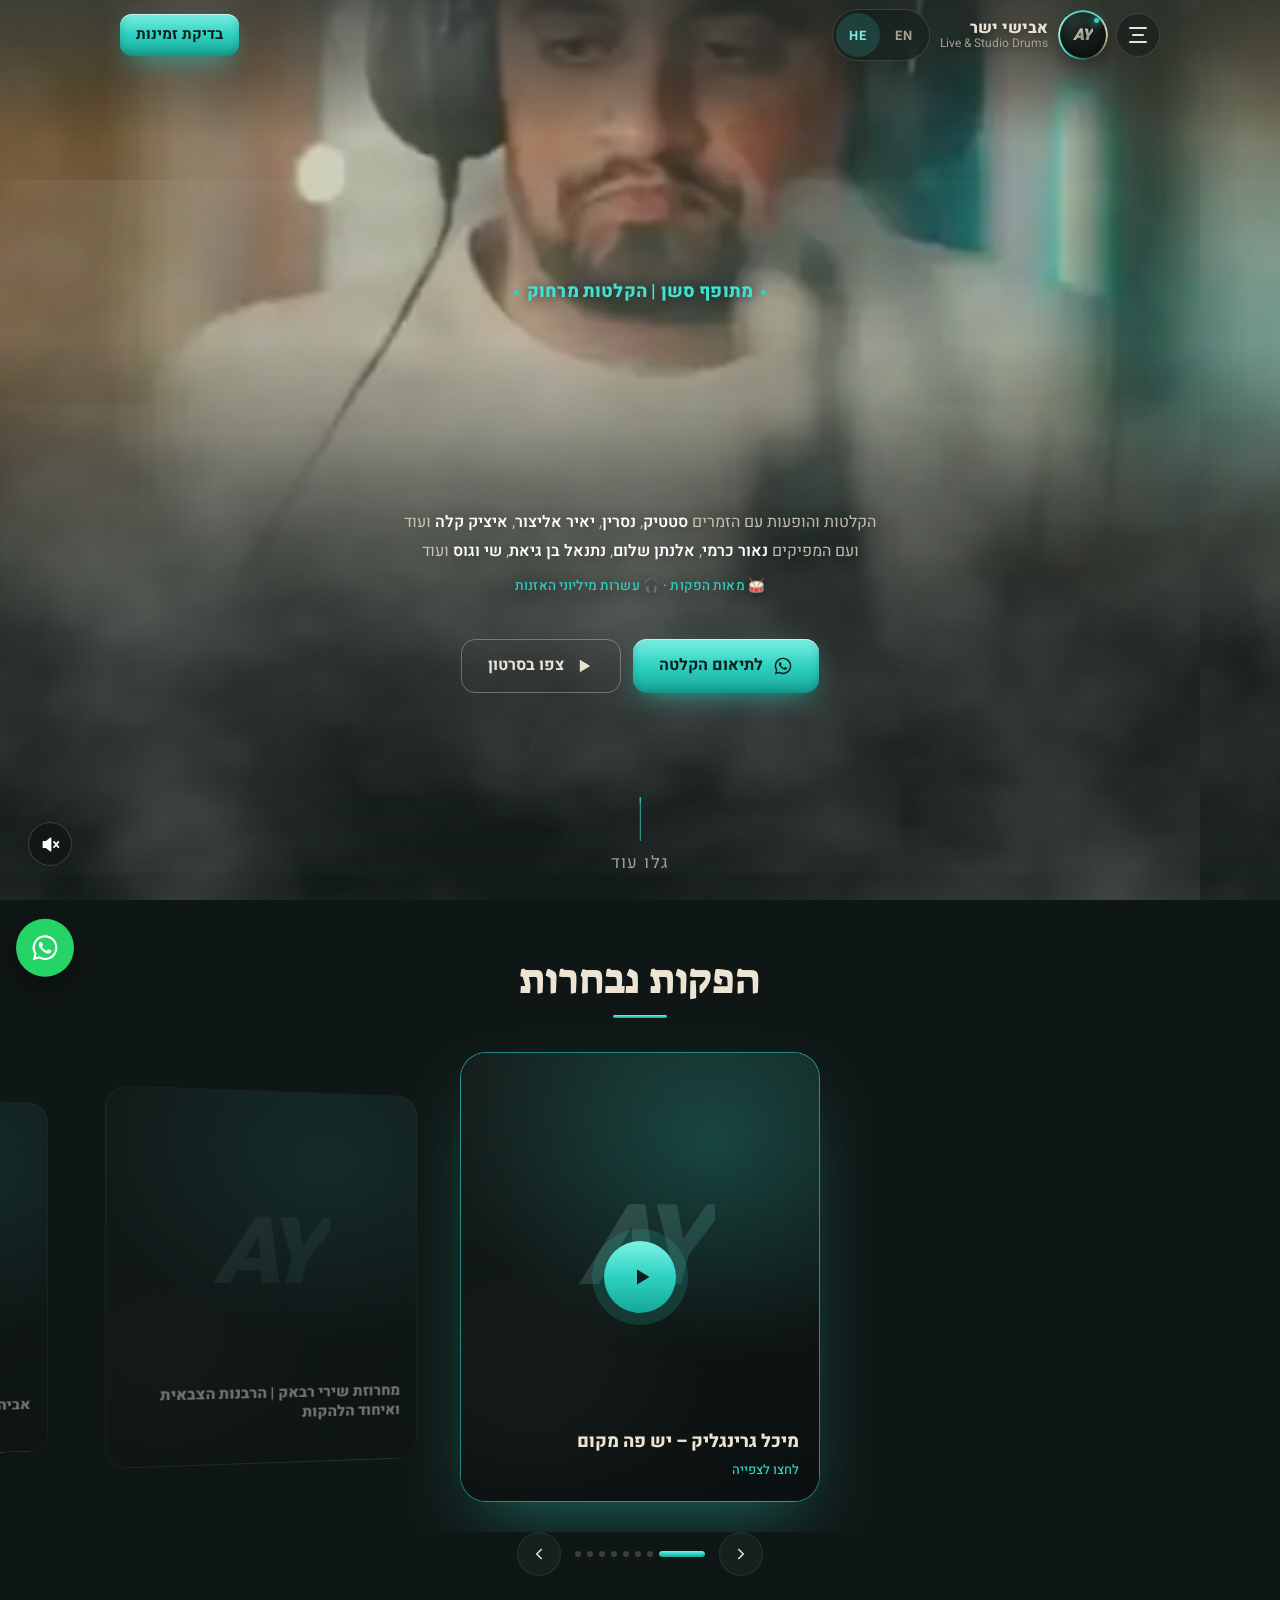
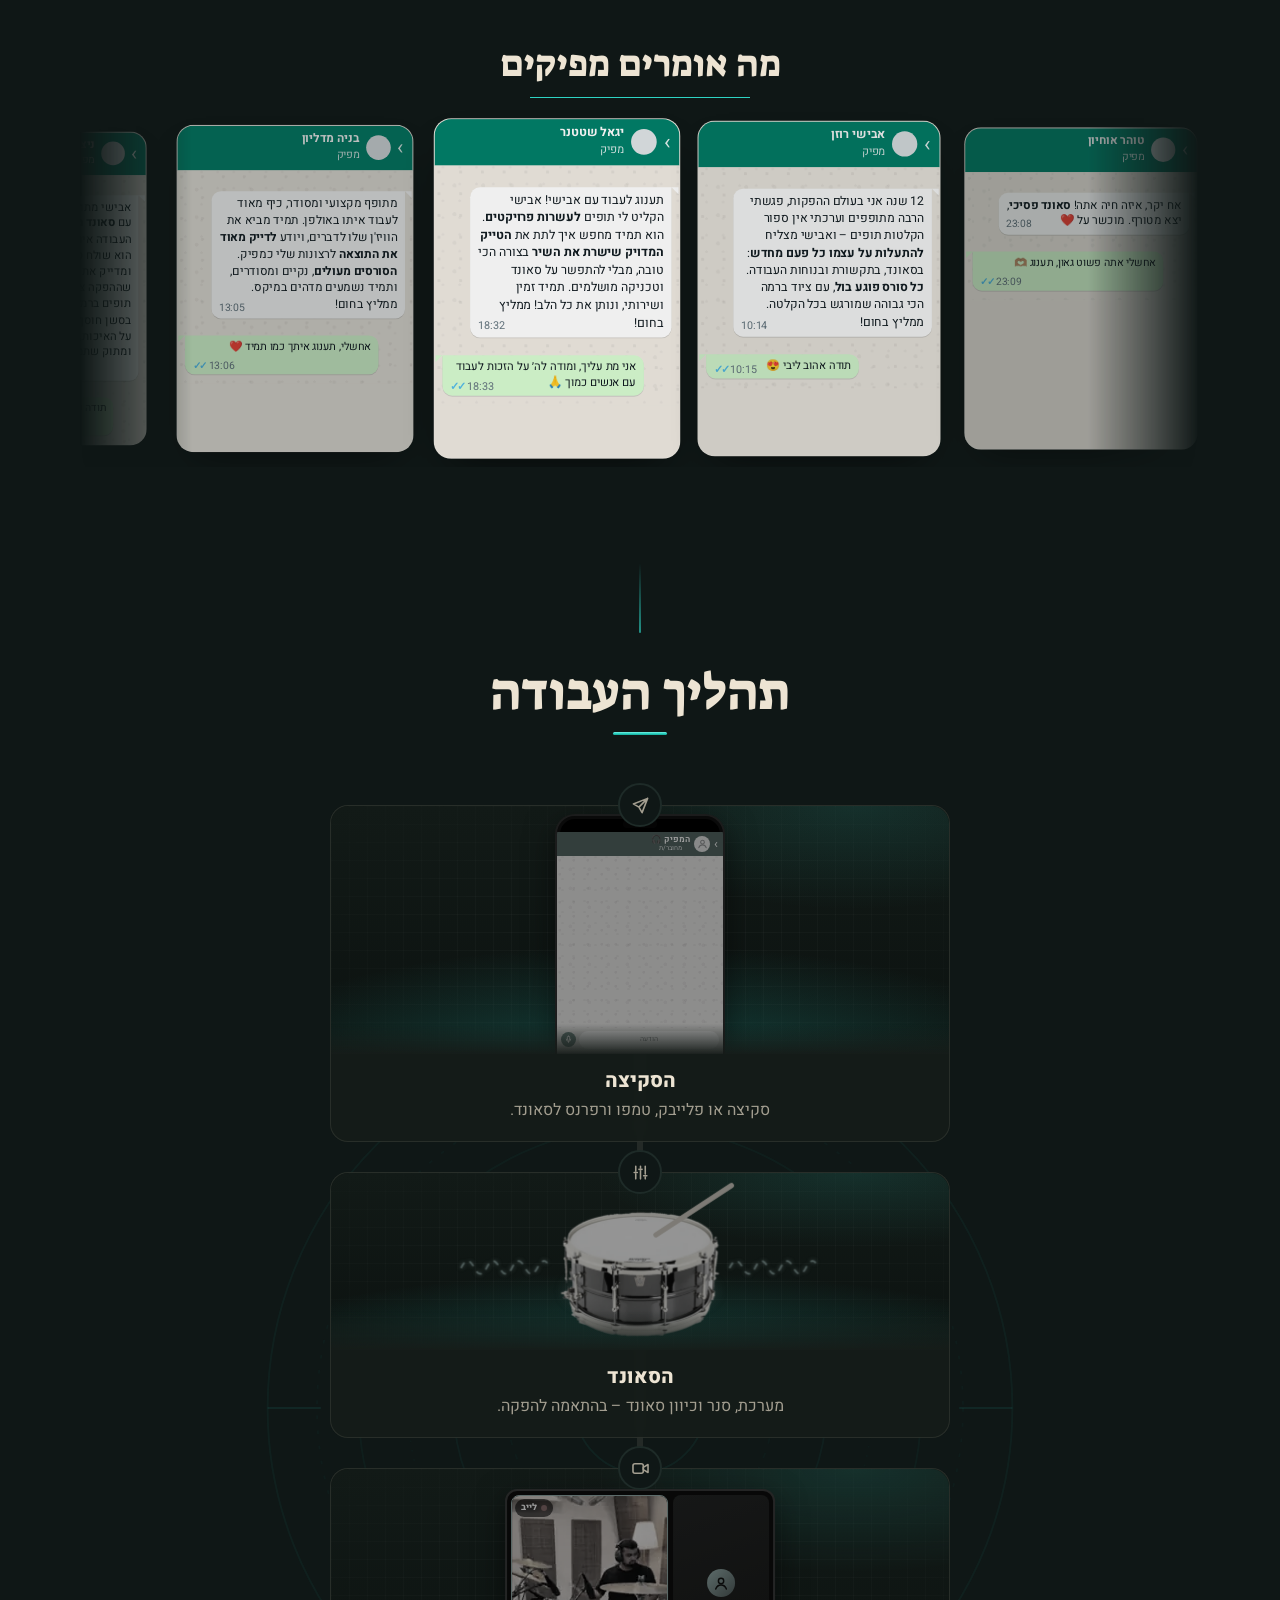
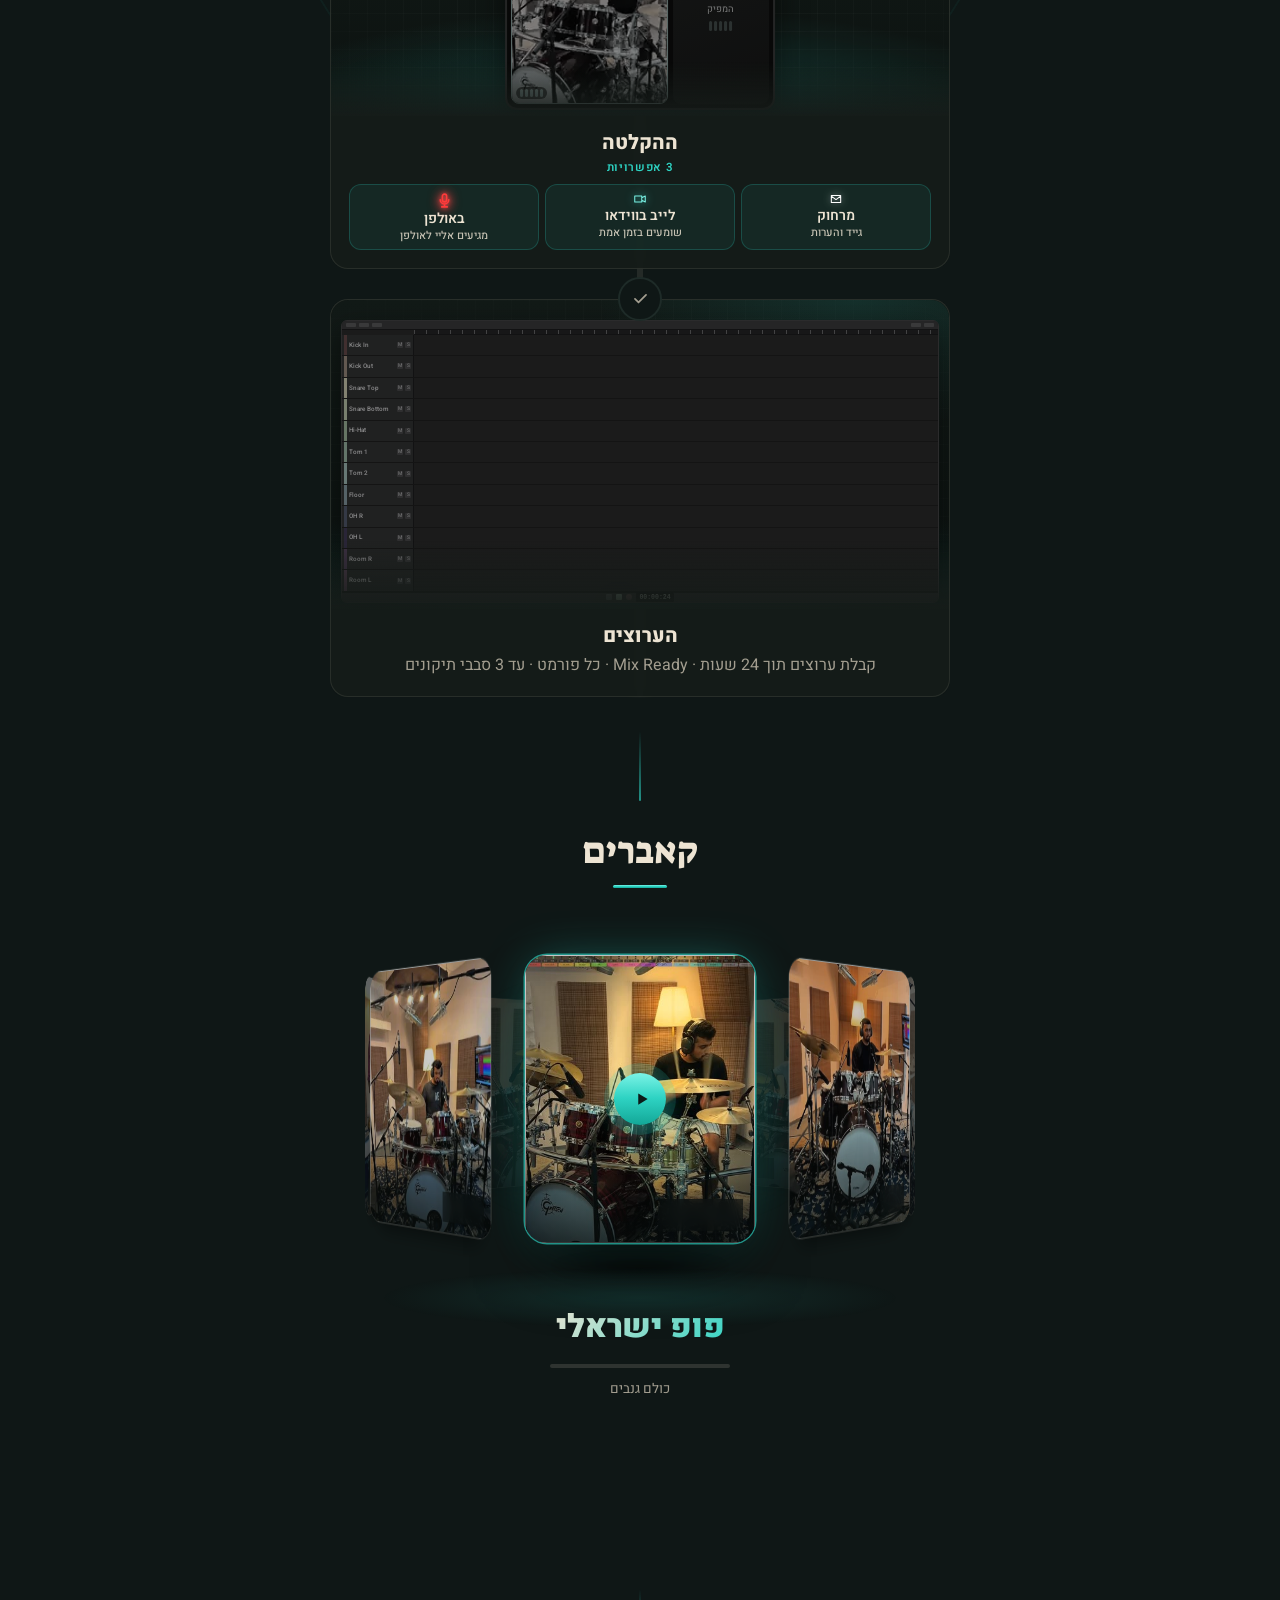
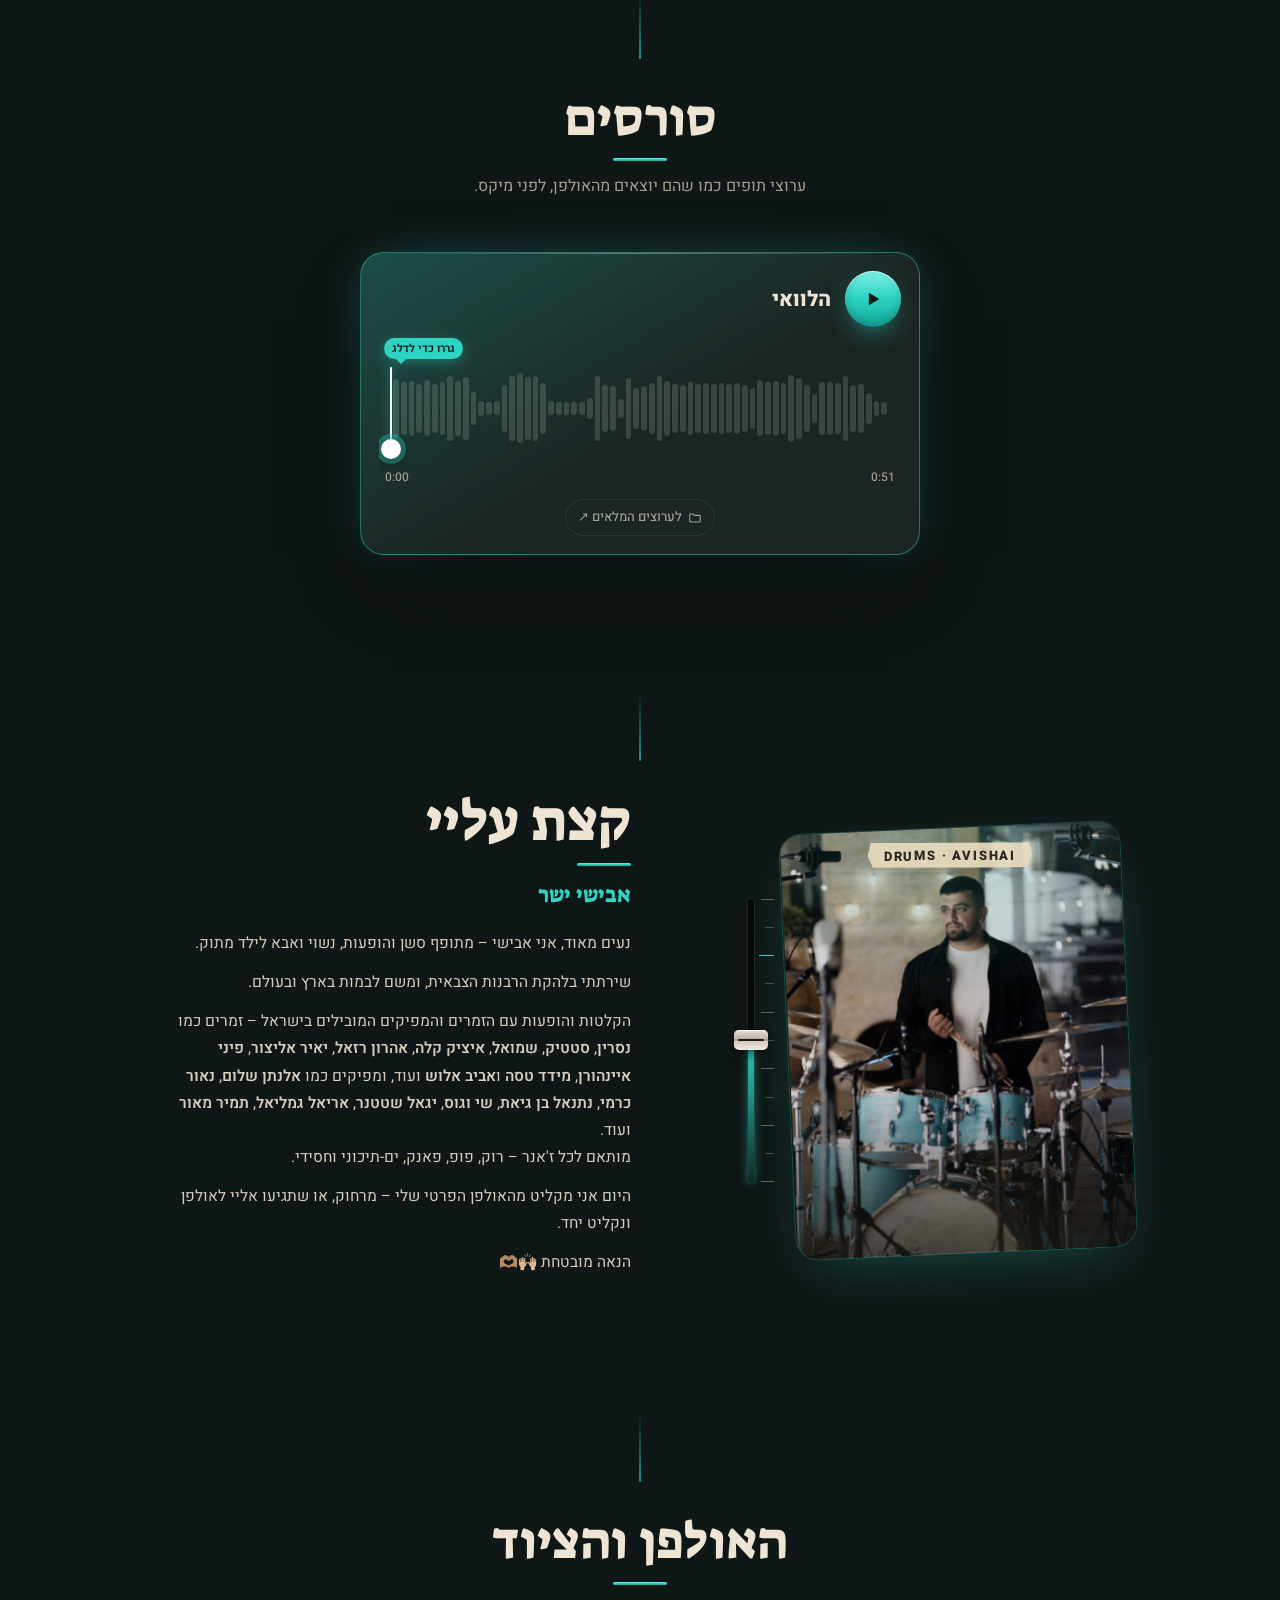
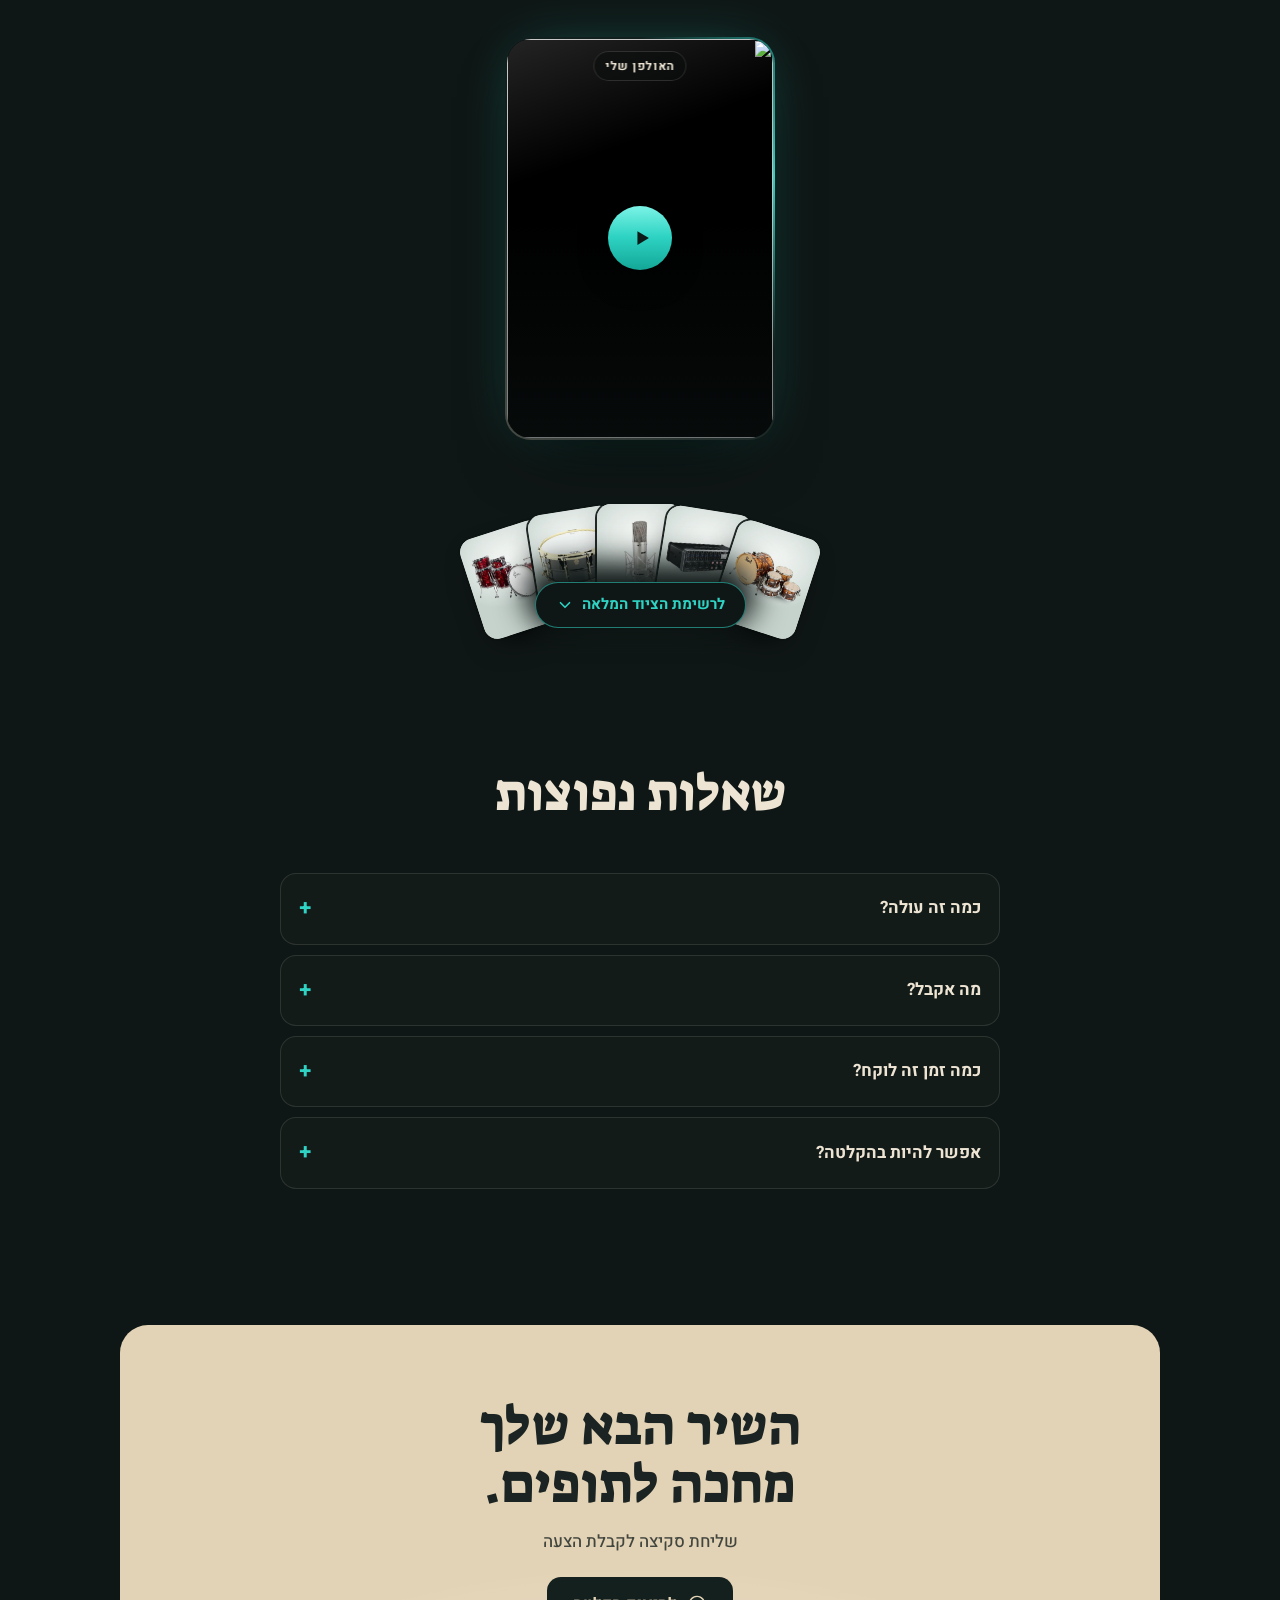
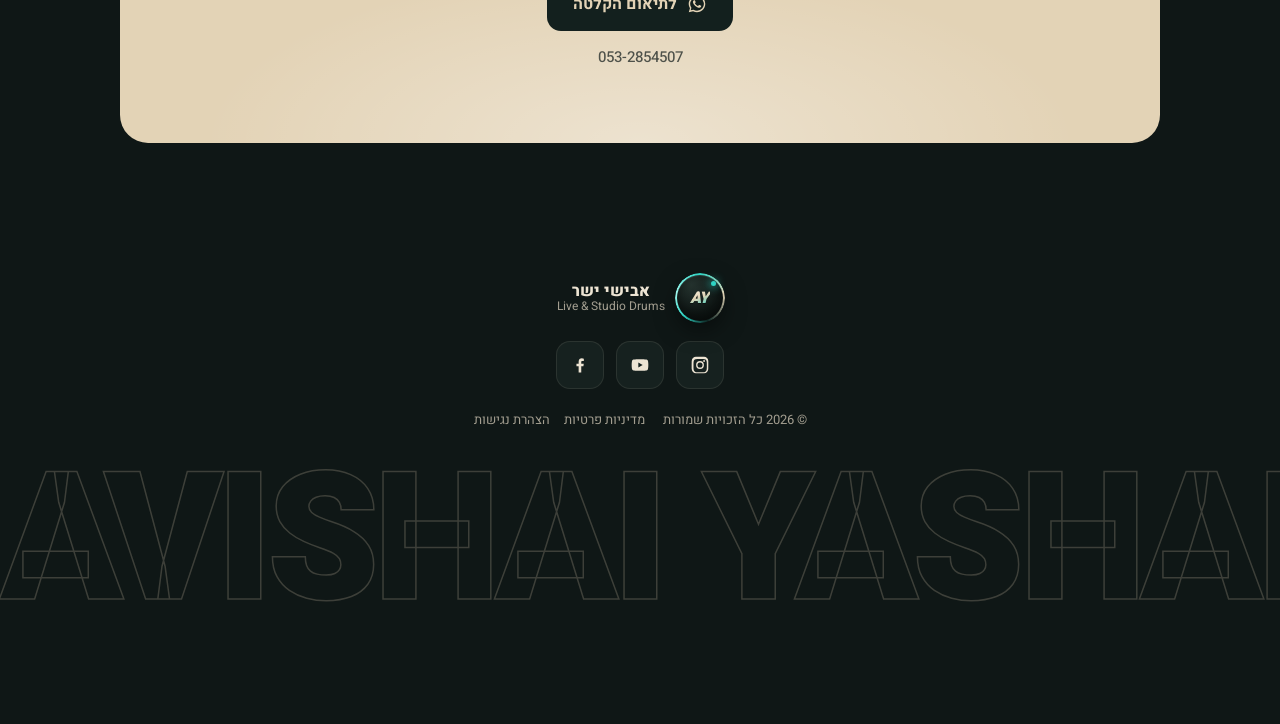
==== commit 441a03a7: "Testimonial: טוהר אוחיון (fifth), with Avishai's reply Co-Authored-By: Claude Opus 5.5 <noreply@anth" ====
--- a/index.html
+++ b/index.html
@@ -1816,7 +1816,7 @@
   ctaText: "שליחת סקיצה לקבלת הצעה",
 
   order: ["reel", "testimonials", "process", "covers", "sources", "about", "studio", "facts", "productions", "marquee", "faq", "cta"],
-  layoutV: 50,
+  layoutV: 51,
   show: { reel: true, covers: true, about: true, marquee: false, facts: false, process: true, productions: false, sources: true, studio: true, testimonials: true, faq: true, cta: true },
 
   productions: [
@@ -1866,6 +1866,7 @@
     { name: "בניה מדליון", role: "מפיק", reply: "אחשלי, תענוג איתך כמו תמיד ❤️", photo: "assets/people/benaya-medalion.jpg", text: "מתופף מקצועי ומסודר, כיף מאוד לעבוד איתו באולפן. תמיד מביא את הוויז'ן שלו לדברים, ויודע *לדייק מאוד את התוצאה* לרצונות שלי כמפיק. *הסורסים מעולים*, נקיים ומסודרים, ותמיד נשמעים מדהים במיקס. ממליץ בחום!", show: true },
     { name: "יגאל שטטנר", role: "מפיק", reply: "אני מת עליך, ומודה לה׳ על הזכות לעבוד עם אנשים כמוך 🙏", photo: "assets/people/yigal-shtetner.jpg", text: "תענוג לעבוד עם אבישי! אבישי הקליט לי תופים *לעשרות פרויקטים*. הוא תמיד מחפש איך לתת את *הטייק המדויק שישרת את השיר* בצורה הכי טובה, מבלי להתפשר על סאונד וטכניקה מושלמים. תמיד זמין ושירותי, ונותן את כל הלב! ממליץ בחום!", show: true },
     { name: "אבישי רוזן", role: "מפיק", reply: "תודה אהוב ליבי 😍", photo: "assets/people/avishai-rozen.jpg", text: "12 שנה אני בעולם ההפקות, פגשתי הרבה מתופפים וערכתי אין ספור הקלטות תופים – ואבישי מצליח *להתעלות על עצמו כל פעם מחדש*: בסאונד, בתקשורת ובנוחות העבודה. *כל סורס פוגע בול*, עם ציוד ברמה הכי גבוהה שמורגש בכל הקלטה. ממליץ בחום!", show: true },
+    { name: "טוהר אוחיון", role: "מפיק", reply: "אחשלי אתה פשוט גאון, תענוג 🫶🏽", photo: "assets/people/tohar-ohayon.jpg", text: "אח יקר, איזה חיה אתה! *סאונד פסיכי*, יצא מטורף. מוכשר על ❤️", show: true },
     { name: "ישי וייס", role: "מפיק", photo: "assets/people/ishai-weiss.jpg", text: "כשאני מפיק שיר ומחפש נגנים, אני קודם כל מחפש אנשים שמנגנים עם הלב – ואבישי בדיוק כזה. *מתופף מטורף*, נגינה והקלטות ברמה בינלאומית, ויש משהו ברגש שהוא מביא לשיר שאי אפשר להסביר במילים. ממליץ עליו מכל הלב ❤️", show: true },
     { name: "יוני", role: "מפיק", photo: "assets/people/yoni.jpg", text: "הקלטתי אצל ישר כמה וכמה סשנים – מקרוב ומרחוק, בודדים וכפולים. אצלו זה אווירה, השקעה, תשומת לב והקשבה, ו*הסורסים הכי טובים שאפשר*. אף פעם לא מתאכזבים – אתם בידיים טובות 🥁", show: true },
     { name: "איציק סוויסה", role: "מפיק", photo: "assets/people/itzik-swisa.jpg", text: "זכיתי לעבוד עם אבישי בכמה פרויקטים מקוריים שהפקתי, והעבודה איתו היא פשוט תענוג – כיפית, מקצועית ומדויקת. אבישי יודע להביא את עצמו ואת *הצבע המדויק לשיר*, מבחירת הסנר הנכון ועד המכה שמכניסה את הלב לתוך השיר.", show: true }
@@ -2081,6 +2082,11 @@
     cv.unshift({...k}); d.covers = cv; d.aboutText = D.aboutText; d.layoutV = 49;
   }
   if (saved && (saved.layoutV || 0) < 50) { d.aboutText = window.SITE_DEFAULTS.aboutText; d.layoutV = 50; } // about wording (Avishai asked)
+  if (saved && (saved.layoutV || 0) < 51) { // testimonial: טוהר אוחיון, right after Avishai Rozen
+    const t = Array.isArray(d.testimonials) ? d.testimonials.slice() : [];
+    if (!t.some(x => x && x.name === "טוהר אוחיון")) { const n = JSON.parse(JSON.stringify(window.SITE_DEFAULTS.testimonials.find(x => x.name === "טוהר אוחיון"))); const i = t.findIndex(x => x && x.name === "אבישי רוזן"); t.splice(i >= 0 ? i + 1 : Math.min(4, t.length), 0, n); }
+    d.testimonials = t; d.layoutV = 51;
+  }
   return d;
 };
 
@@ -2139,9 +2145,9 @@
     ],
     styles: { "פופ ישראלי":"Israeli Pop", "פיוז׳ן":"Fusion", "פיוזן":"Fusion", "פאנק":"Funk", "גוספל":"Gospel", "פופ-רוק":"Pop-Rock", "פופ רוק":"Pop-Rock", "פופ":"Pop", "רוק":"Rock", "גרוב":"Groove", "בלדה 6/8":"6/8 Ballad", "בלדה":"Ballad", "ים-תיכוני":"Mediterranean", "ים תיכוני":"Mediterranean", "חסידי":"Hasidic", "מזרחי":"Mizrahi", "ג'אז":"Jazz", "אלטרנטיבי":"Alternative" },
     cats: { "מערכות תופים":"Drum Kits", "מצילות וסנרים":"Cymbals & Snares", "מיקרופונים":"Microphones", "כרטיס קול ופראמפים":"Interface & Preamps", "כללי":"Other" },
-    names: { "הלוואי":"Halevai", "פראמפים":"Preamps", "אלנתן שלום":"Elnatan Shalom", "זירה ריקה":"Zira Reika", "ישי וייס":"Ishai Weiss", "יוני":"Yoni", "איציק סוויסה":"Itzik Swisa", "בניה מדליון":"Benaya Medalion", "יגאל שטטנר":"Yigal Shtetner", "אבישי רוזן":"Avishai Rozen", "ניצן אלון":"Nitzan Alon", "מפיקה":"Producer", "נתן שלום":"Natan Shalom", "אבישי רוזן":"Avishai Rozen", "מפיק":"Producer" },
-    replies: { "ניצן אלון": "Thank you, dear Nitzan — always a joy working together 🙌🏼", "בניה מדליון": "Brother, a pleasure with you as always ❤️", "אבישי רוזן": "Thanks, my dear 😍", "יגאל שטטנר": "Love you, man — and thankful to God for the privilege of working with people like you 🙏" },
-    quotes: { "אבישי רוזן": "12 years in the production world, I've met many drummers and edited countless drum recordings — and Avishai *outdoes himself every single time*: in sound, communication and ease of work. *Every stem hits the spot*, with top-level gear you can hear in every recording. Highly recommended!", "יגאל שטטנר": "A pleasure working with Avishai! He has recorded drums for me on *dozens of projects*. He always looks for *the exact take that serves the song* best, without compromising on sound or technique. Always available, easy to work with, and gives it his whole heart. Highly recommended!", "בניה מדליון": "A professional, organized drummer — a real pleasure to work with in the studio. He always brings his own vision to the song and knows how to *nail the result* to exactly what I want as a producer. *The stems are excellent* — clean, organized, and they always sound great in the mix. Highly recommended!", "ניצן אלון": "Avishai is a professional, precise and fast drummer, with *a great sound and clean stems*. Working with him remotely is easy and efficient — he sends a first take, takes your notes and fine-tunes the part to exactly what the production needs. As a producer, getting top-level drums without being at the session saves me so much time, with zero compromise on quality. And beyond that, he's a sensitive, sweet person who's always a pleasure to work with ❤️", "איציק סוויסה": "I've had the privilege of working with Avishai on several original projects I produced, and it's always a pleasure — fun, professional and precise. Avishai brings himself and *exactly the right color to every song*, from choosing the right snare to the one hit that puts the heart into the track.", "יוני": "I've recorded quite a few sessions with Avishai — in person and remotely, single and double sessions. With him you get a great vibe, real dedication, attention to detail and someone who truly listens — plus *the best stems you can get*. Never once disappointed. You're in good hands 🥁", "ישי וייס": "When I produce a song and look for musicians, I look for people who play from the heart — and that's exactly who Avishai is. *An incredible drummer* with world-class playing and recordings, and he brings an emotion to a song that words can't quite describe. I recommend him wholeheartedly ❤️" },
+    names: { "הלוואי":"Halevai", "פראמפים":"Preamps", "אלנתן שלום":"Elnatan Shalom", "זירה ריקה":"Zira Reika", "ישי וייס":"Ishai Weiss", "יוני":"Yoni", "איציק סוויסה":"Itzik Swisa", "בניה מדליון":"Benaya Medalion", "יגאל שטטנר":"Yigal Shtetner", "אבישי רוזן":"Avishai Rozen", "טוהר אוחיון":"Tohar Ohayon", "ניצן אלון":"Nitzan Alon", "מפיקה":"Producer", "נתן שלום":"Natan Shalom", "אבישי רוזן":"Avishai Rozen", "מפיק":"Producer" },
+    replies: { "ניצן אלון": "Thank you, dear Nitzan — always a joy working together 🙌🏼", "בניה מדליון": "Brother, a pleasure with you as always ❤️", "אבישי רוזן": "Thanks, my dear 😍", "טוהר אוחיון": "Brother, you're simply a genius — a pleasure 🫶🏽", "יגאל שטטנר": "Love you, man — and thankful to God for the privilege of working with people like you 🙏" },
+    quotes: { "טוהר אוחיון": "Dear brother, what a beast you are! *Insane sound* — it came out amazing. Super talented ❤️", "אבישי רוזן": "12 years in the production world, I've met many drummers and edited countless drum recordings — and Avishai *outdoes himself every single time*: in sound, communication and ease of work. *Every stem hits the spot*, with top-level gear you can hear in every recording. Highly recommended!", "יגאל שטטנר": "A pleasure working with Avishai! He has recorded drums for me on *dozens of projects*. He always looks for *the exact take that serves the song* best, without compromising on sound or technique. Always available, easy to work with, and gives it his whole heart. Highly recommended!", "בניה מדליון": "A professional, organized drummer — a real pleasure to work with in the studio. He always brings his own vision to the song and knows how to *nail the result* to exactly what I want as a producer. *The stems are excellent* — clean, organized, and they always sound great in the mix. Highly recommended!", "ניצן אלון": "Avishai is a professional, precise and fast drummer, with *a great sound and clean stems*. Working with him remotely is easy and efficient — he sends a first take, takes your notes and fine-tunes the part to exactly what the production needs. As a producer, getting top-level drums without being at the session saves me so much time, with zero compromise on quality. And beyond that, he's a sensitive, sweet person who's always a pleasure to work with ❤️", "איציק סוויסה": "I've had the privilege of working with Avishai on several original projects I produced, and it's always a pleasure — fun, professional and precise. Avishai brings himself and *exactly the right color to every song*, from choosing the right snare to the one hit that puts the heart into the track.", "יוני": "I've recorded quite a few sessions with Avishai — in person and remotely, single and double sessions. With him you get a great vibe, real dedication, attention to detail and someone who truly listens — plus *the best stems you can get*. Never once disappointed. You're in good hands 🥁", "ישי וייס": "When I produce a song and look for musicians, I look for people who play from the heart — and that's exactly who Avishai is. *An incredible drummer* with world-class playing and recordings, and he brings an emotion to a song that words can't quite describe. I recommend him wholeheartedly ❤️" },
     titles: { "1QuNAhONztA": "Nishmecha Band — Shabbat Medley", "ogfbC9pYXsQ": "Purim Medley | IDF Military Rabbinate Band", "qV9VPSyfSVI": "Aviya Sherman — Hakol Letova", "XopiF8ylTAo": "The Jamshid Sisters — Bo Nihye Shemesh", "5eJqw0t3e9c": "Rabak Medley | IDF Military Rabbinate Band", "1ui0jm29em4": "Avishai Rozen — Chamesh Dakot", "mvIhYC6DV9A": "Michal Gringlick — Yesh Po Makom", "i3dohlGVZD4": "Mia Mashraki — Nishar Rak Ga'agua" }
   };
   const toEN = S => { if(!EN) return S; const T = EN_TEXT, tr = (m, v) => (m[String(v || "").trim()] || v);
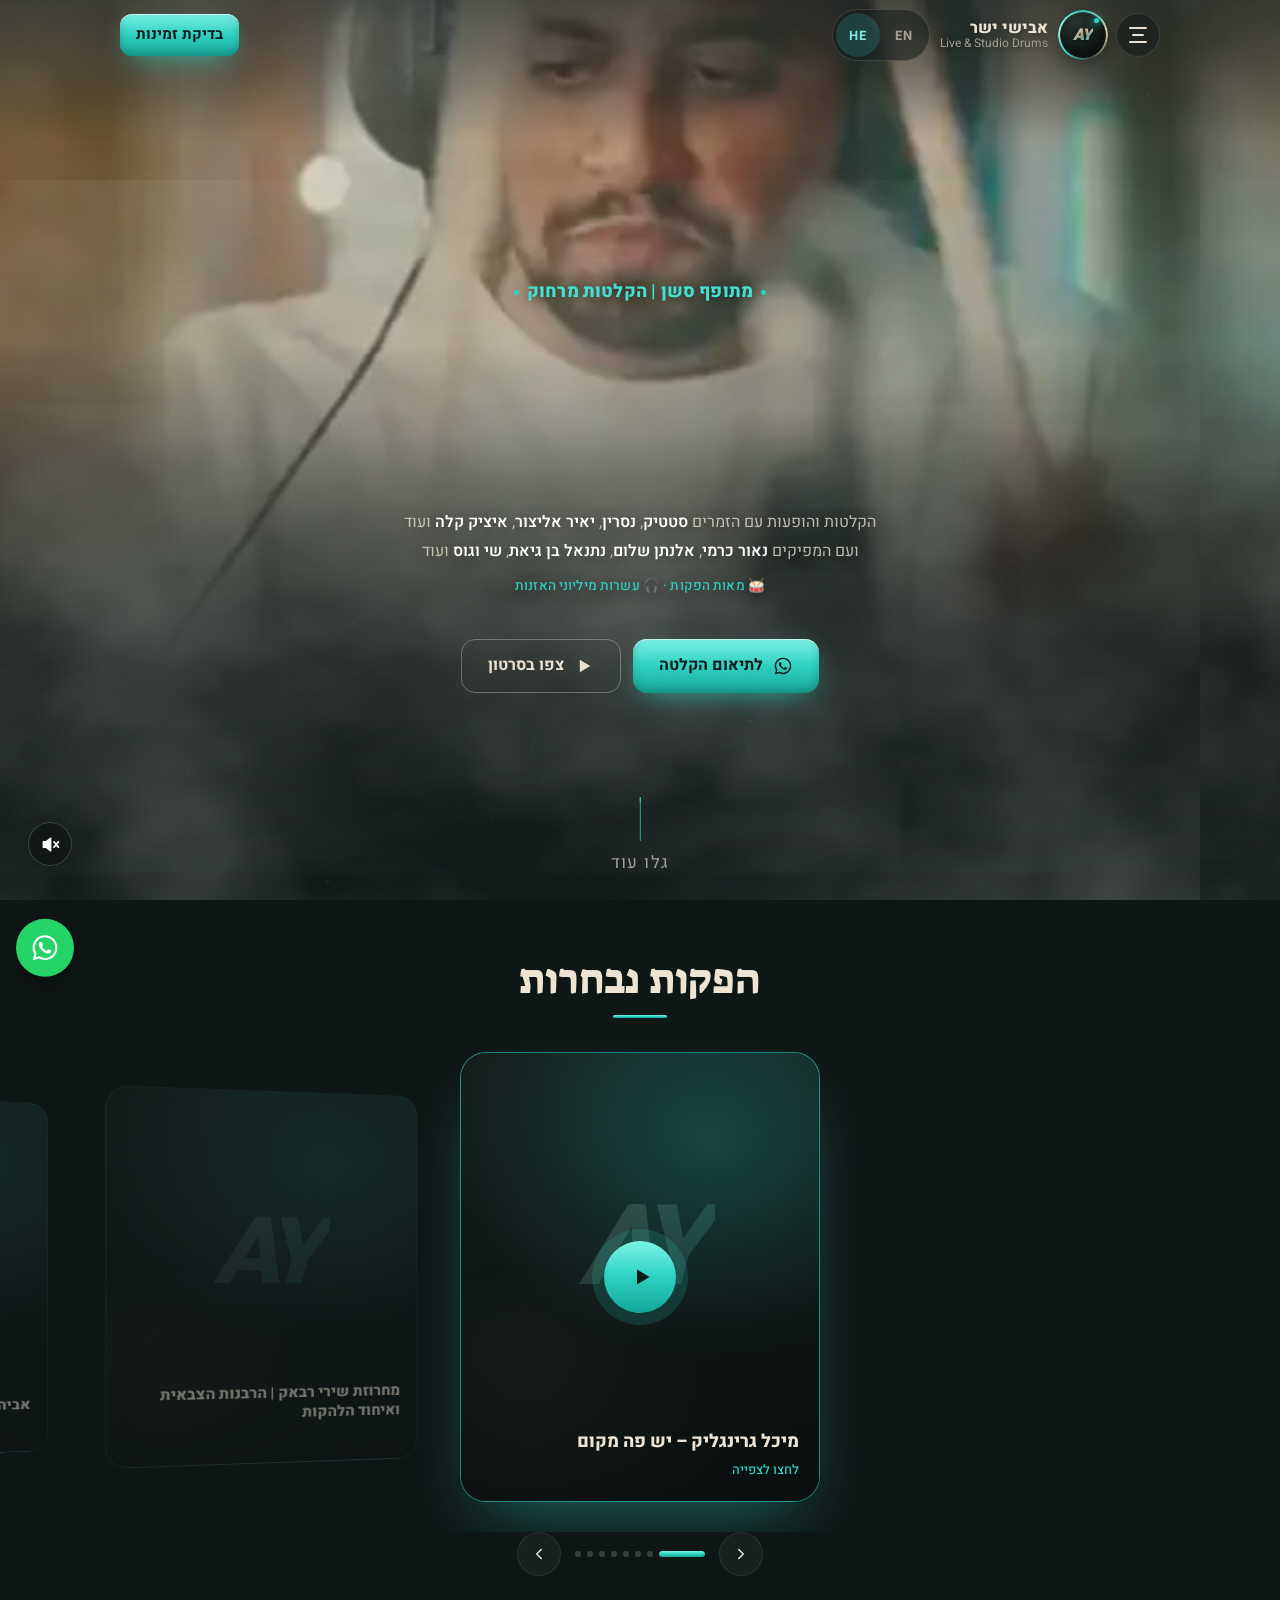
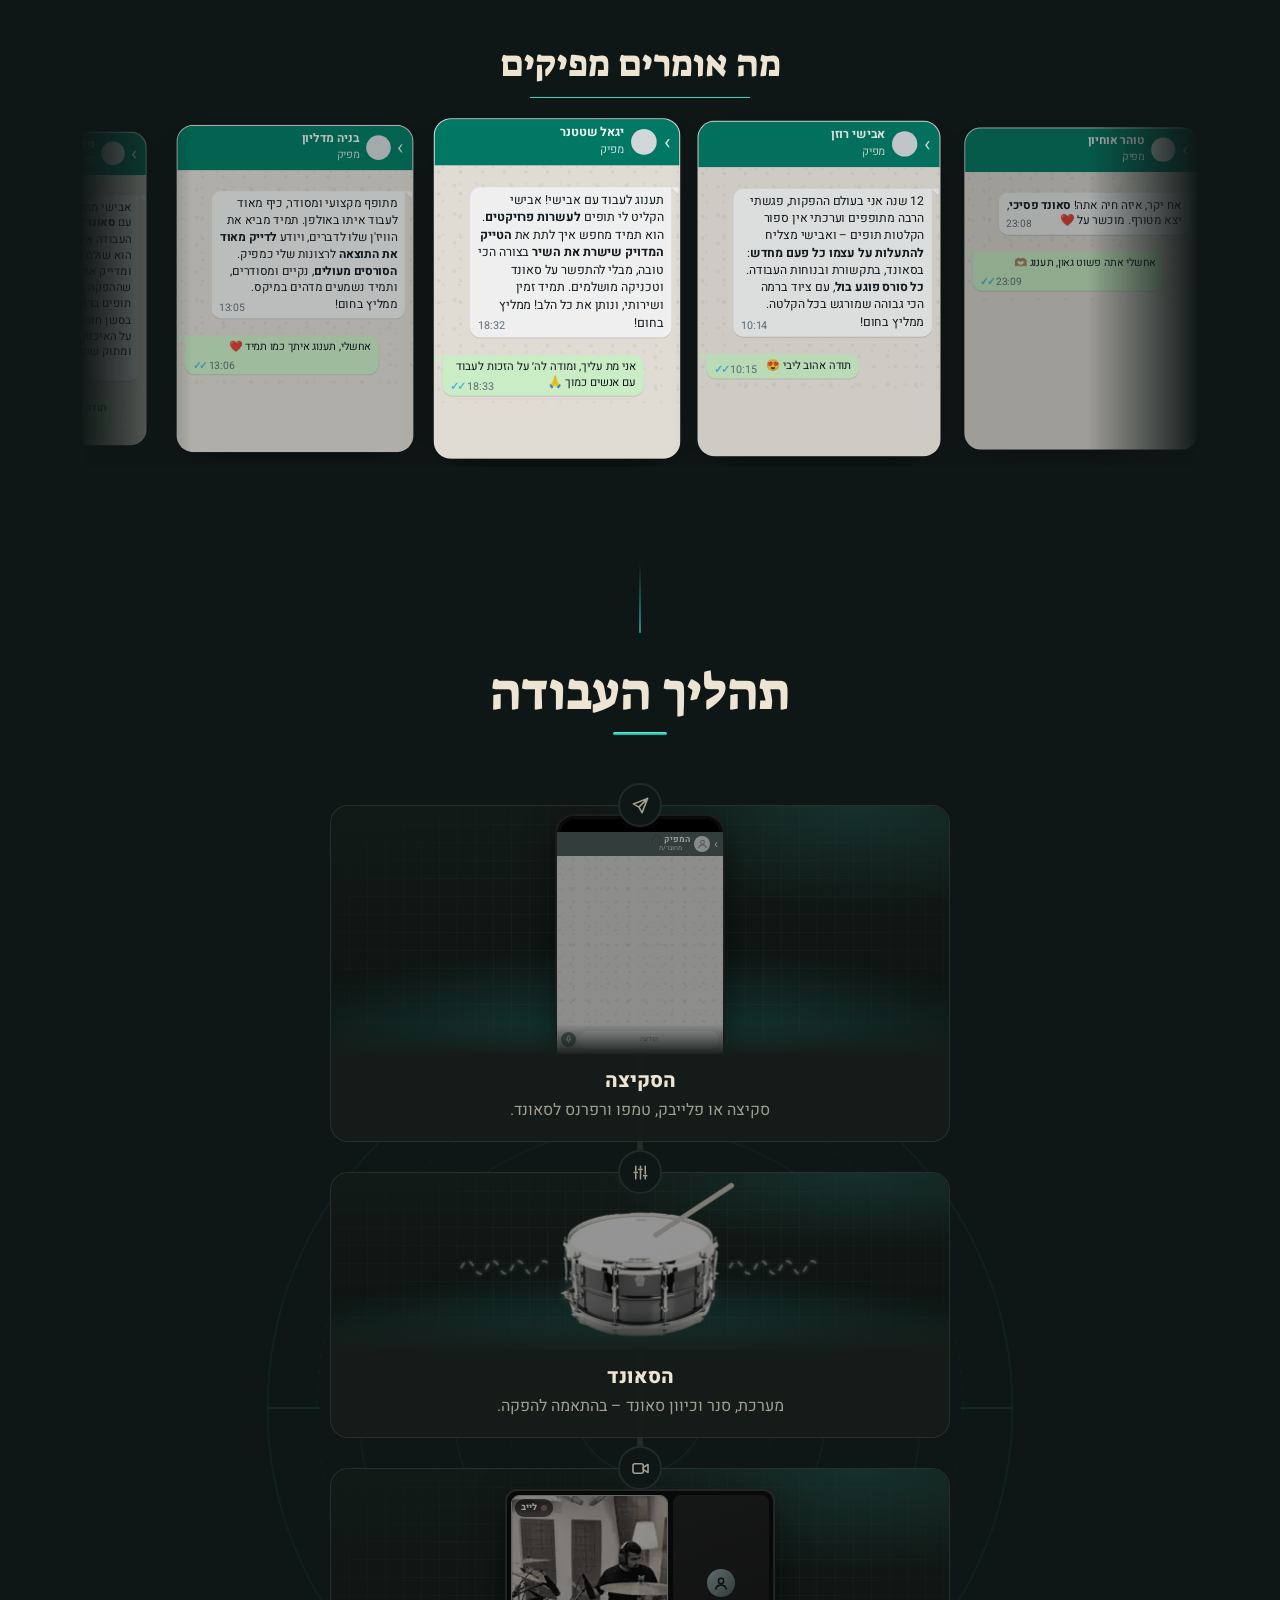
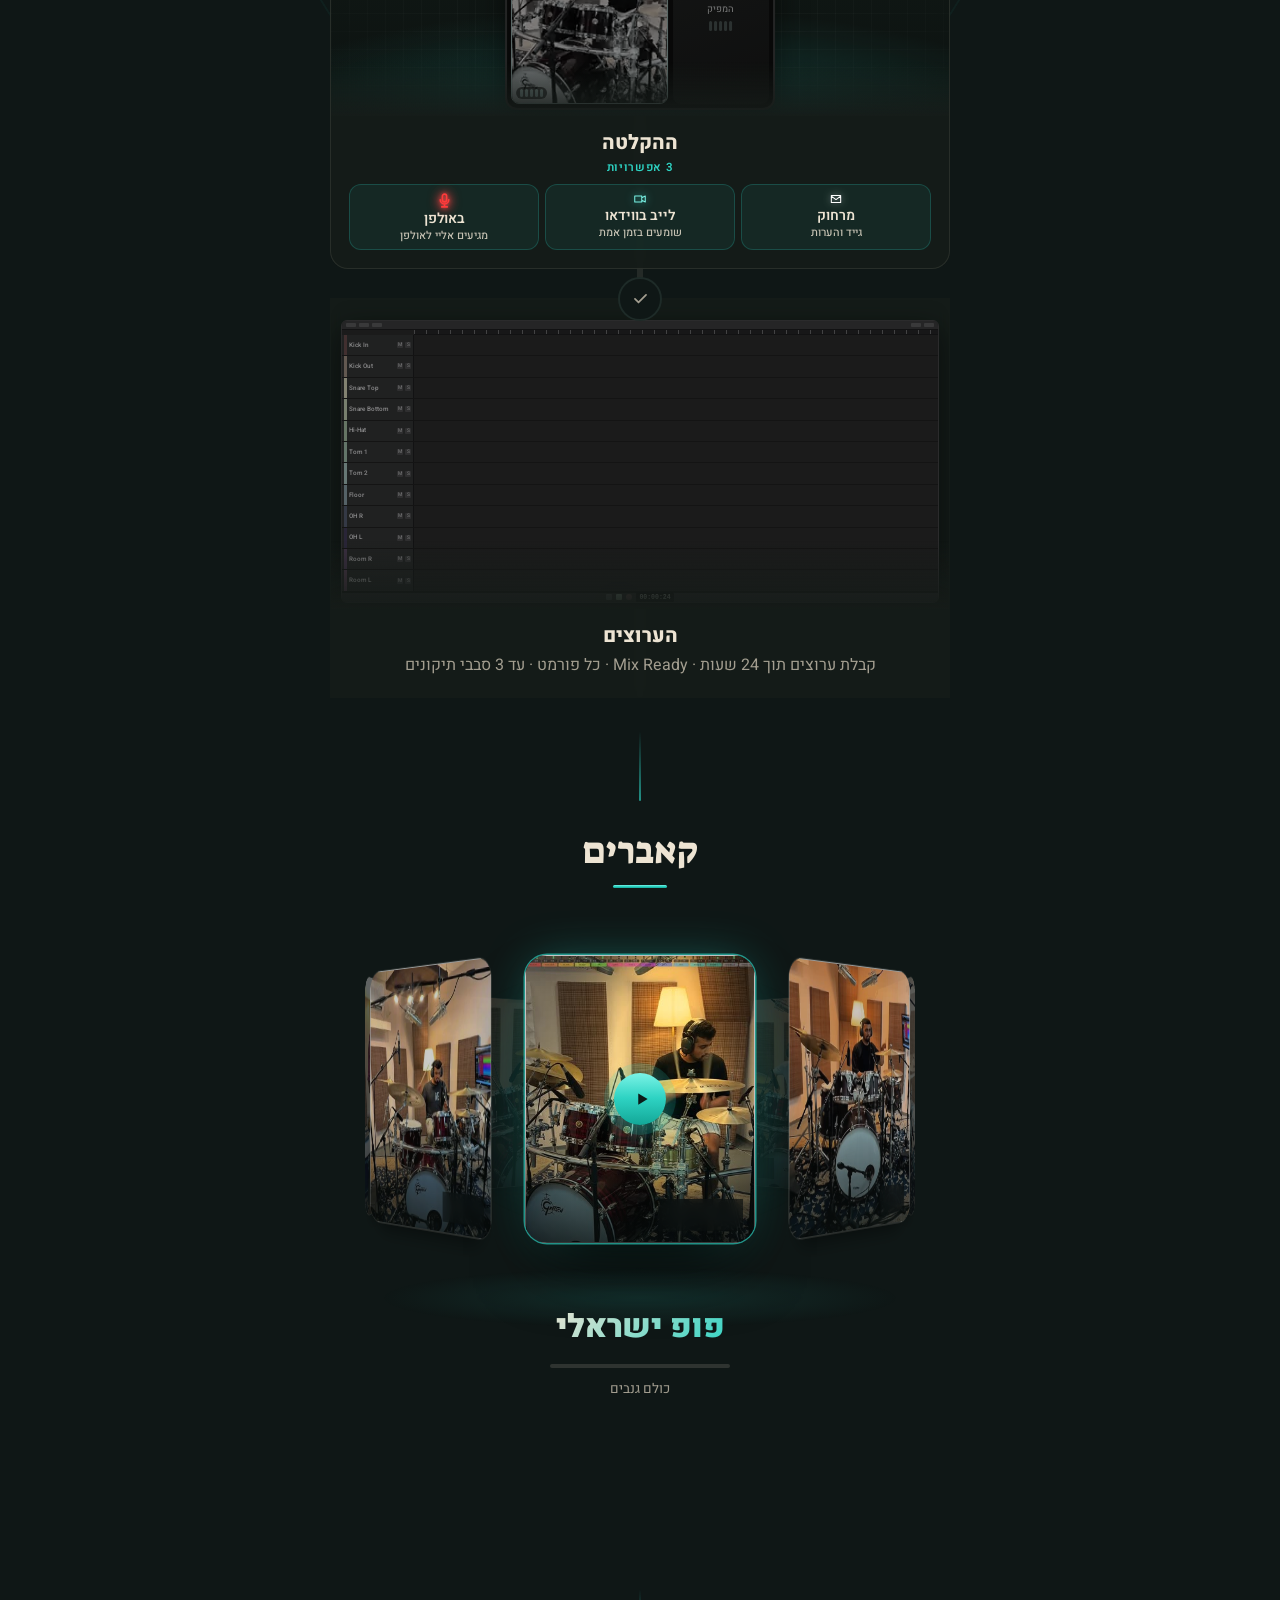
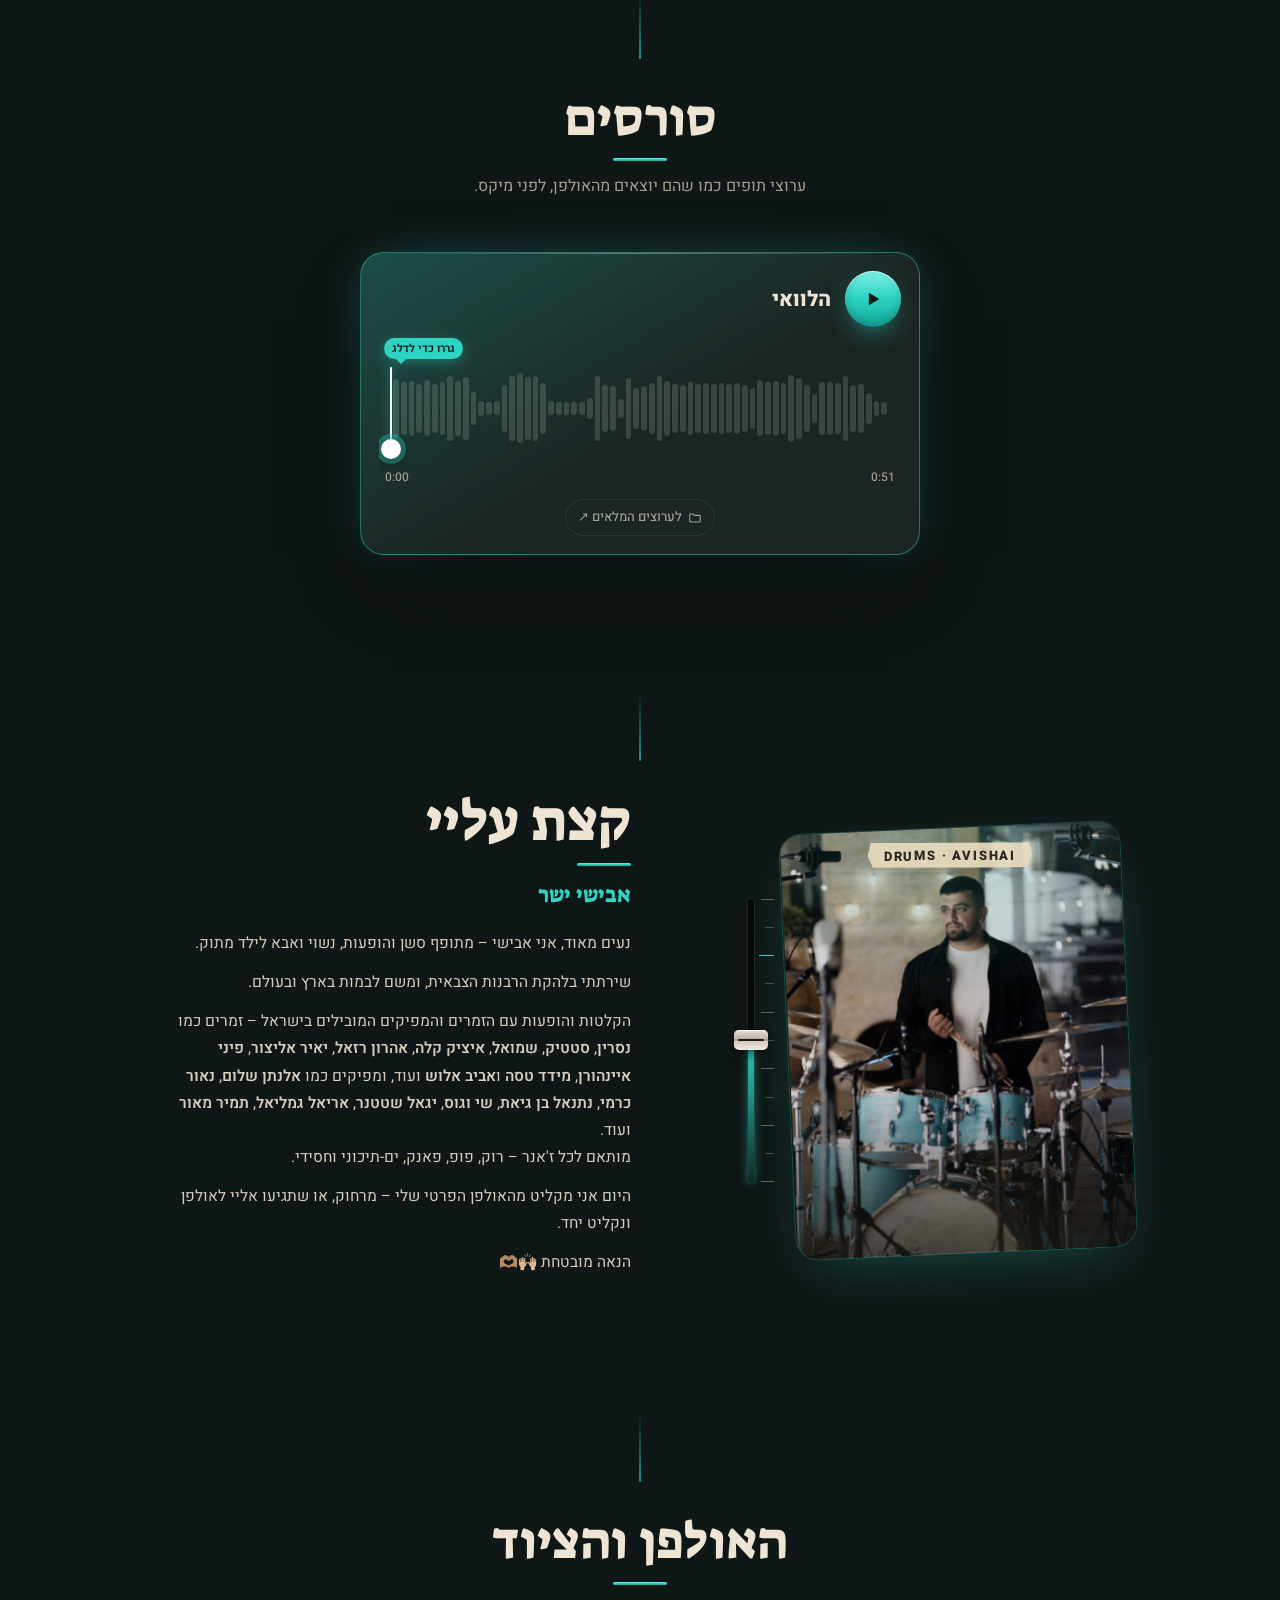
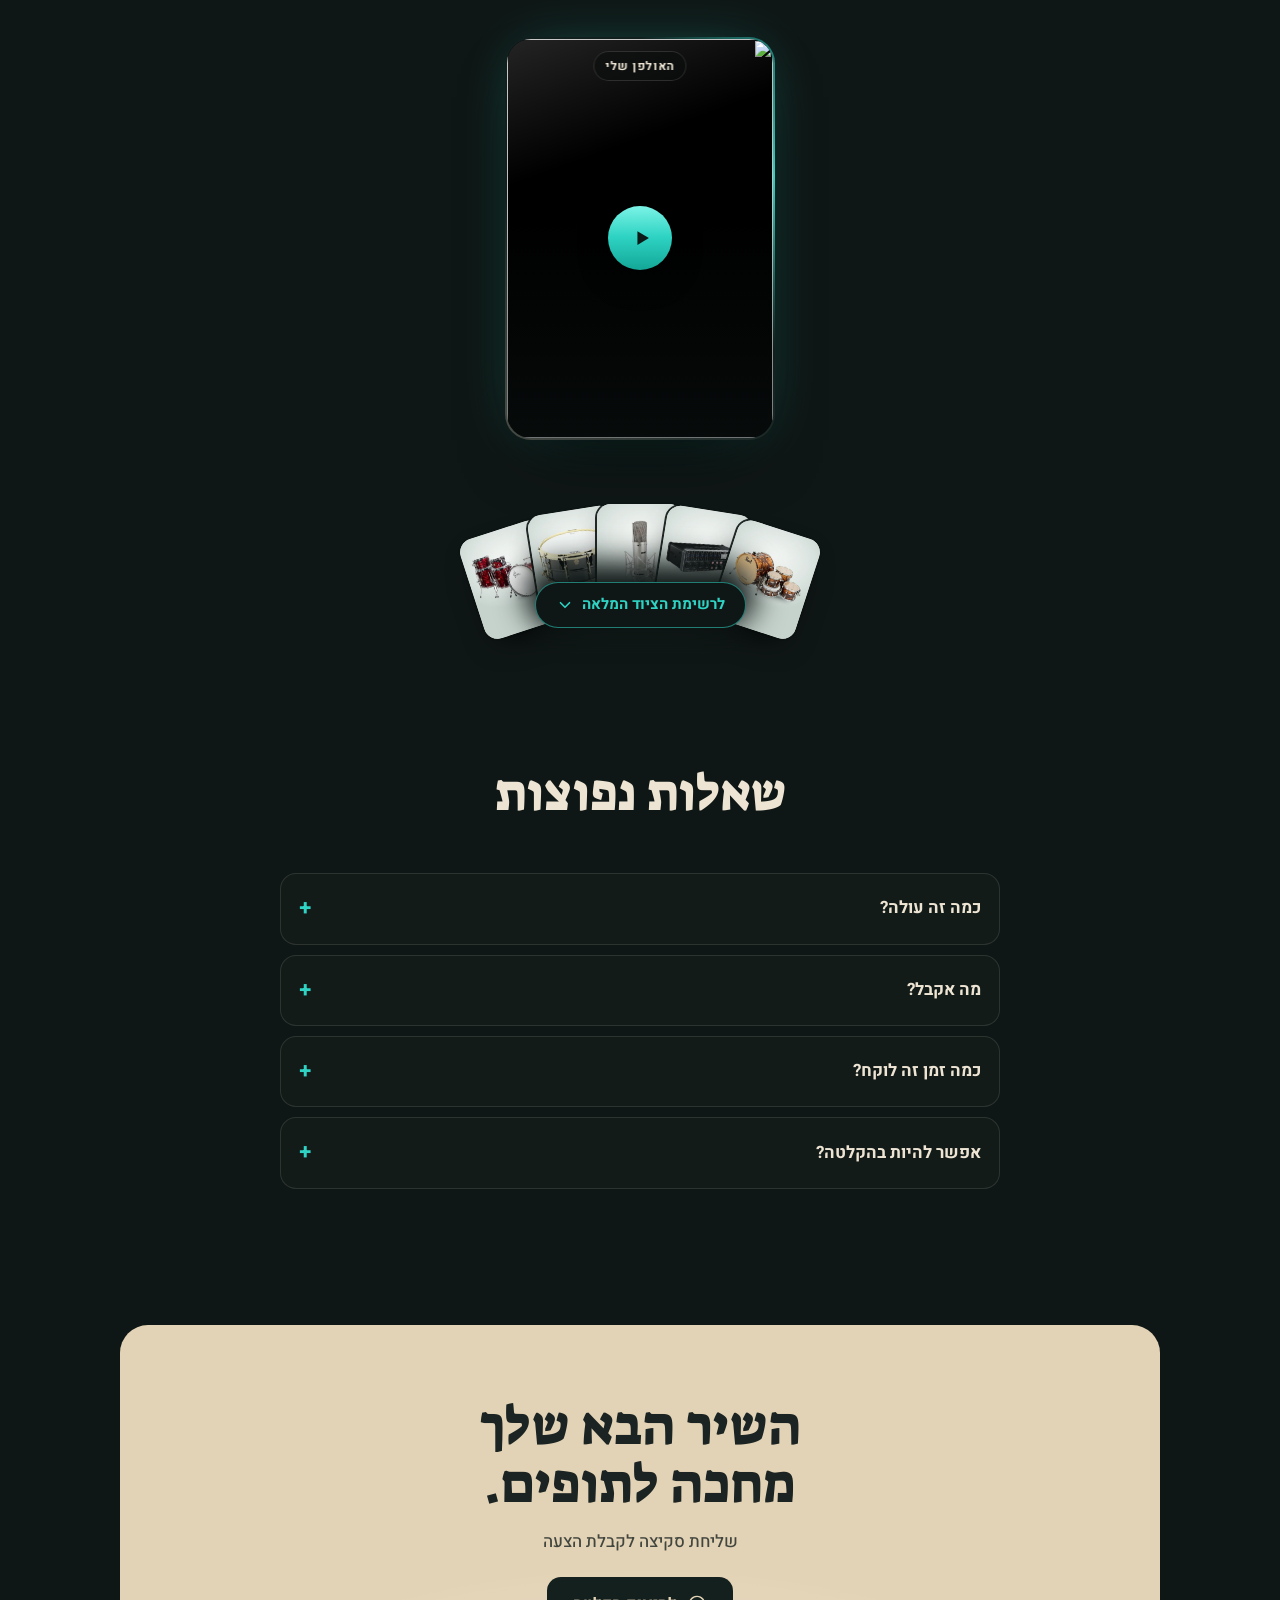
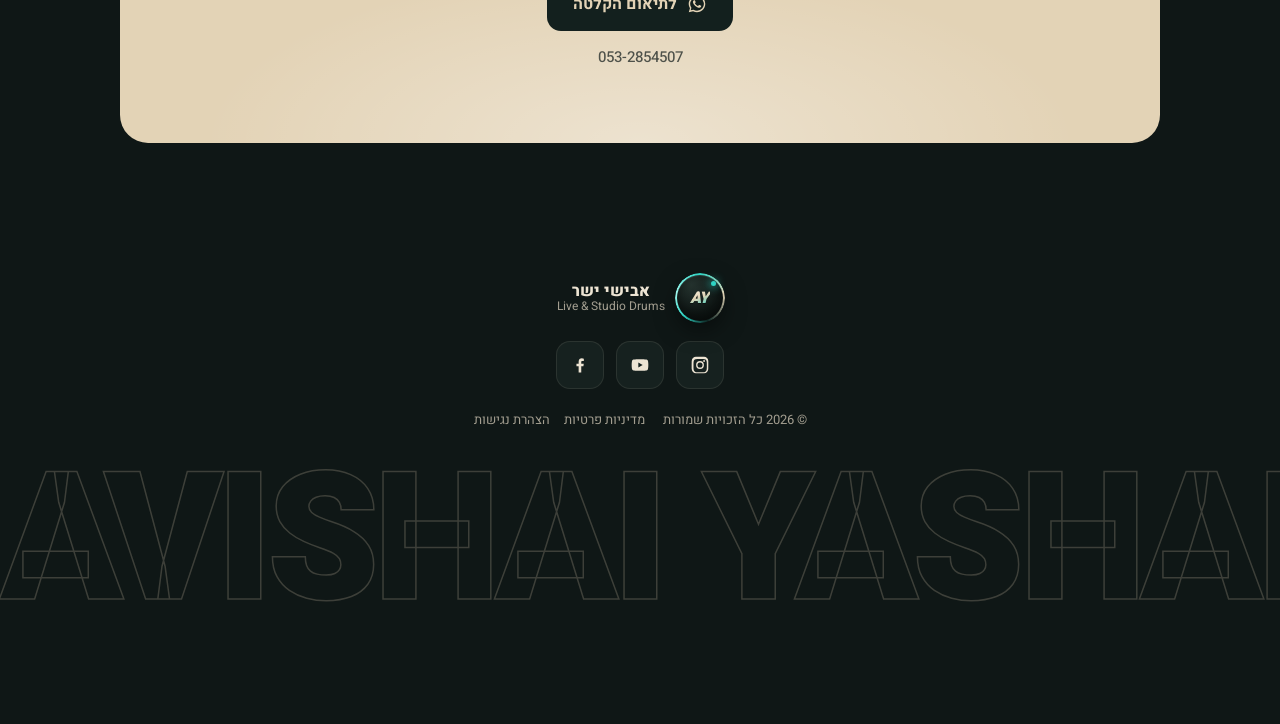
==== commit c74e382b: "Testimonials: blur the profile photos Co-Authored-By: Claude Opus 5.5 <noreply@anthropic.com> Claude" ====
--- a/index.html
+++ b/index.html
@@ -1226,6 +1226,7 @@
 .wq__back{font-size:22px;line-height:1;opacity:.9}
 .wq__av{width:36px;height:36px;border-radius:50%;background:#dfe5e7;color:#54656f;display:grid;place-items:center;font-weight:800;font-size:15px;flex:none;overflow:hidden}
 .wq__av img{width:100%;height:100%;object-fit:cover}
+.wq__av{overflow:hidden}.wq__av img{filter:blur(2.5px);transform:scale(1.15)} /* profile photos blurred (Avishai asked) */
 .wq__nm b{display:block;font-size:15px;font-weight:700;line-height:1.2}
 .wq__nm small{display:block;font-size:12px;opacity:.85}
 .wq__body{display:flex;flex-direction:column;gap:6px;padding:14px 12px 16px;min-height:150px;
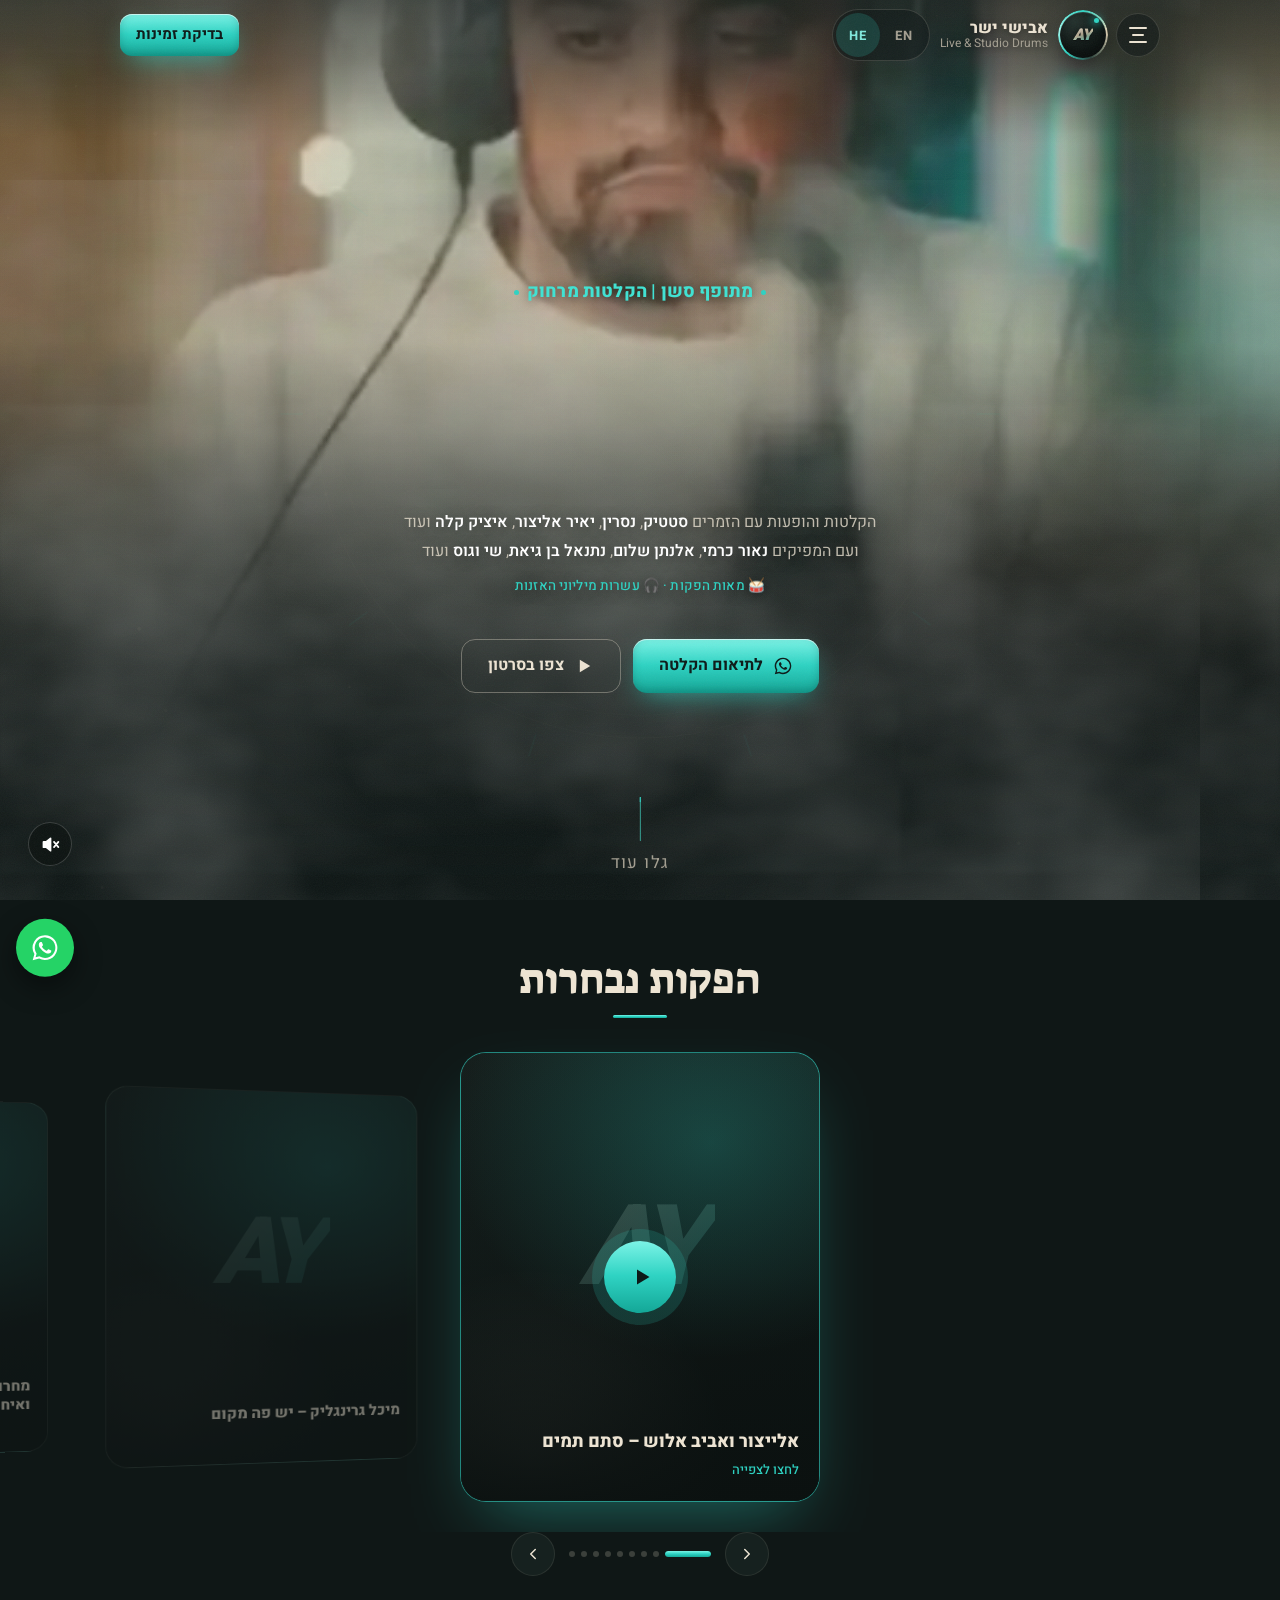
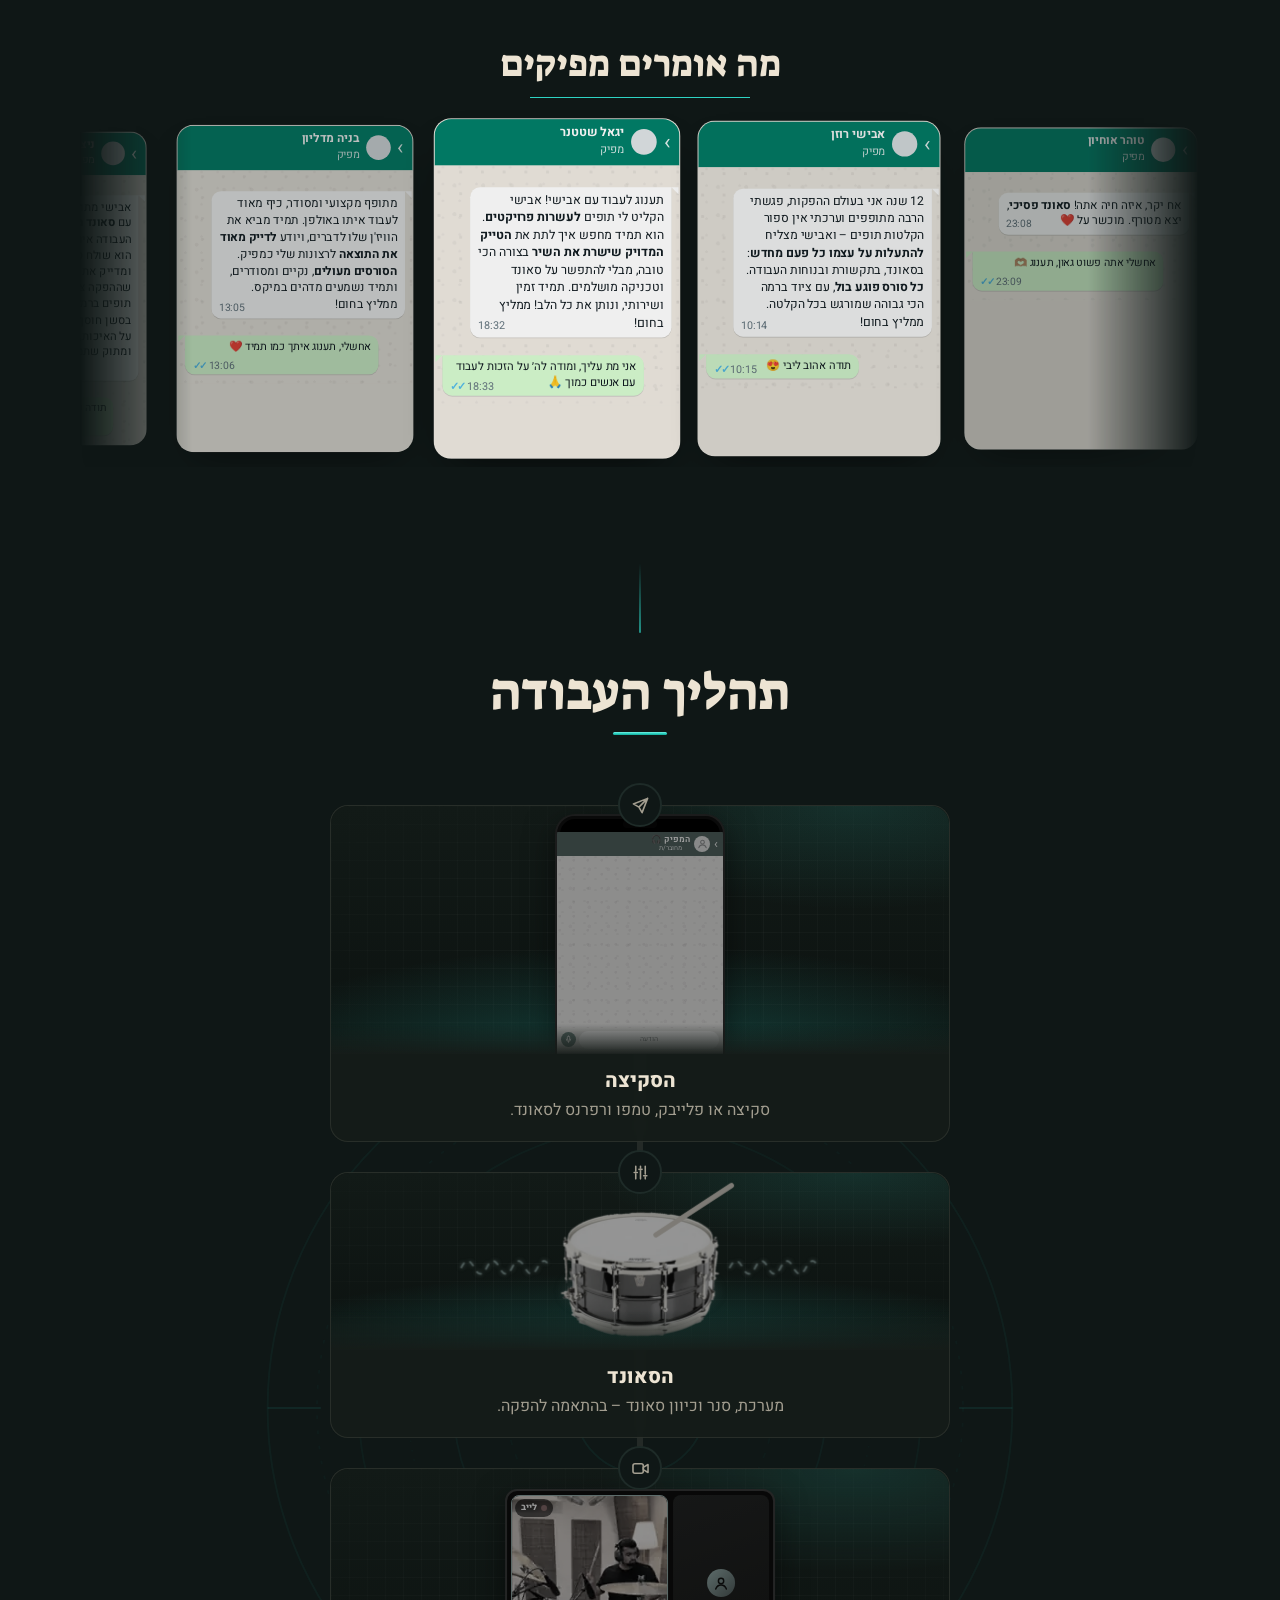
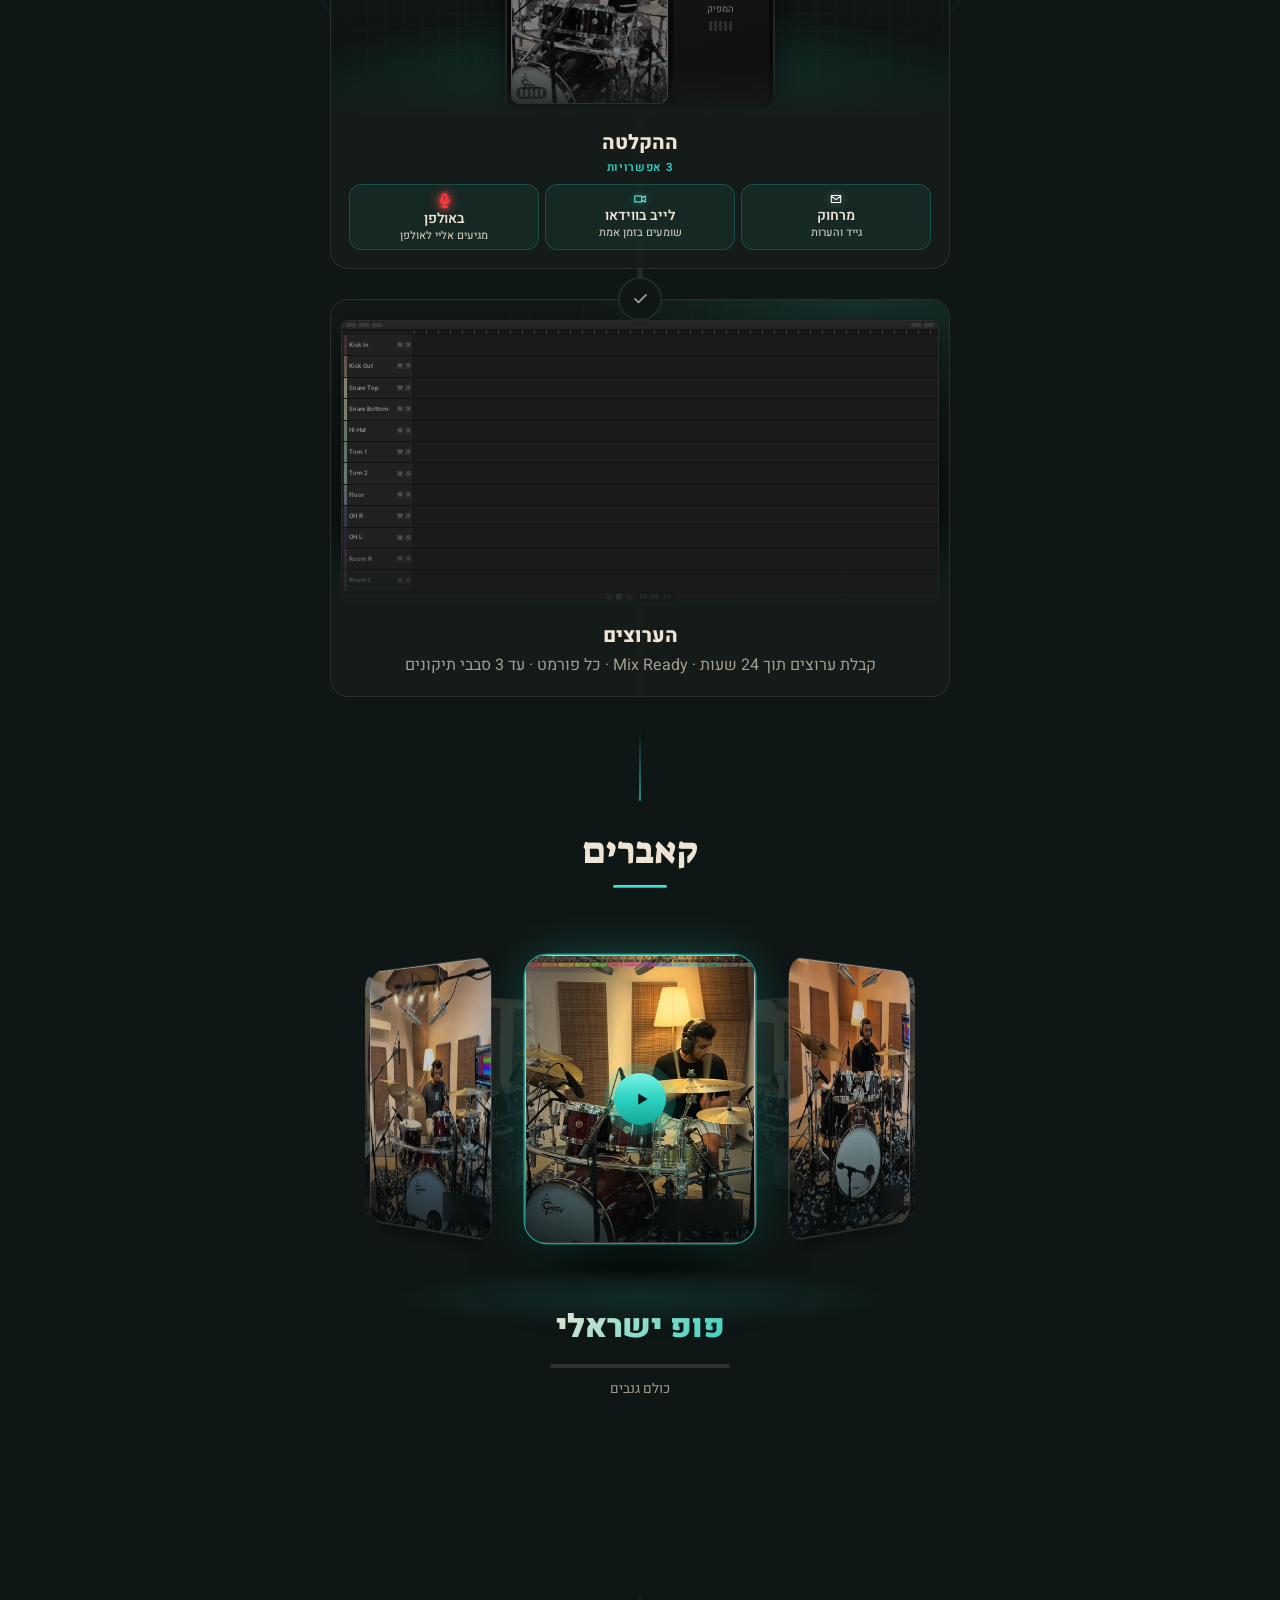
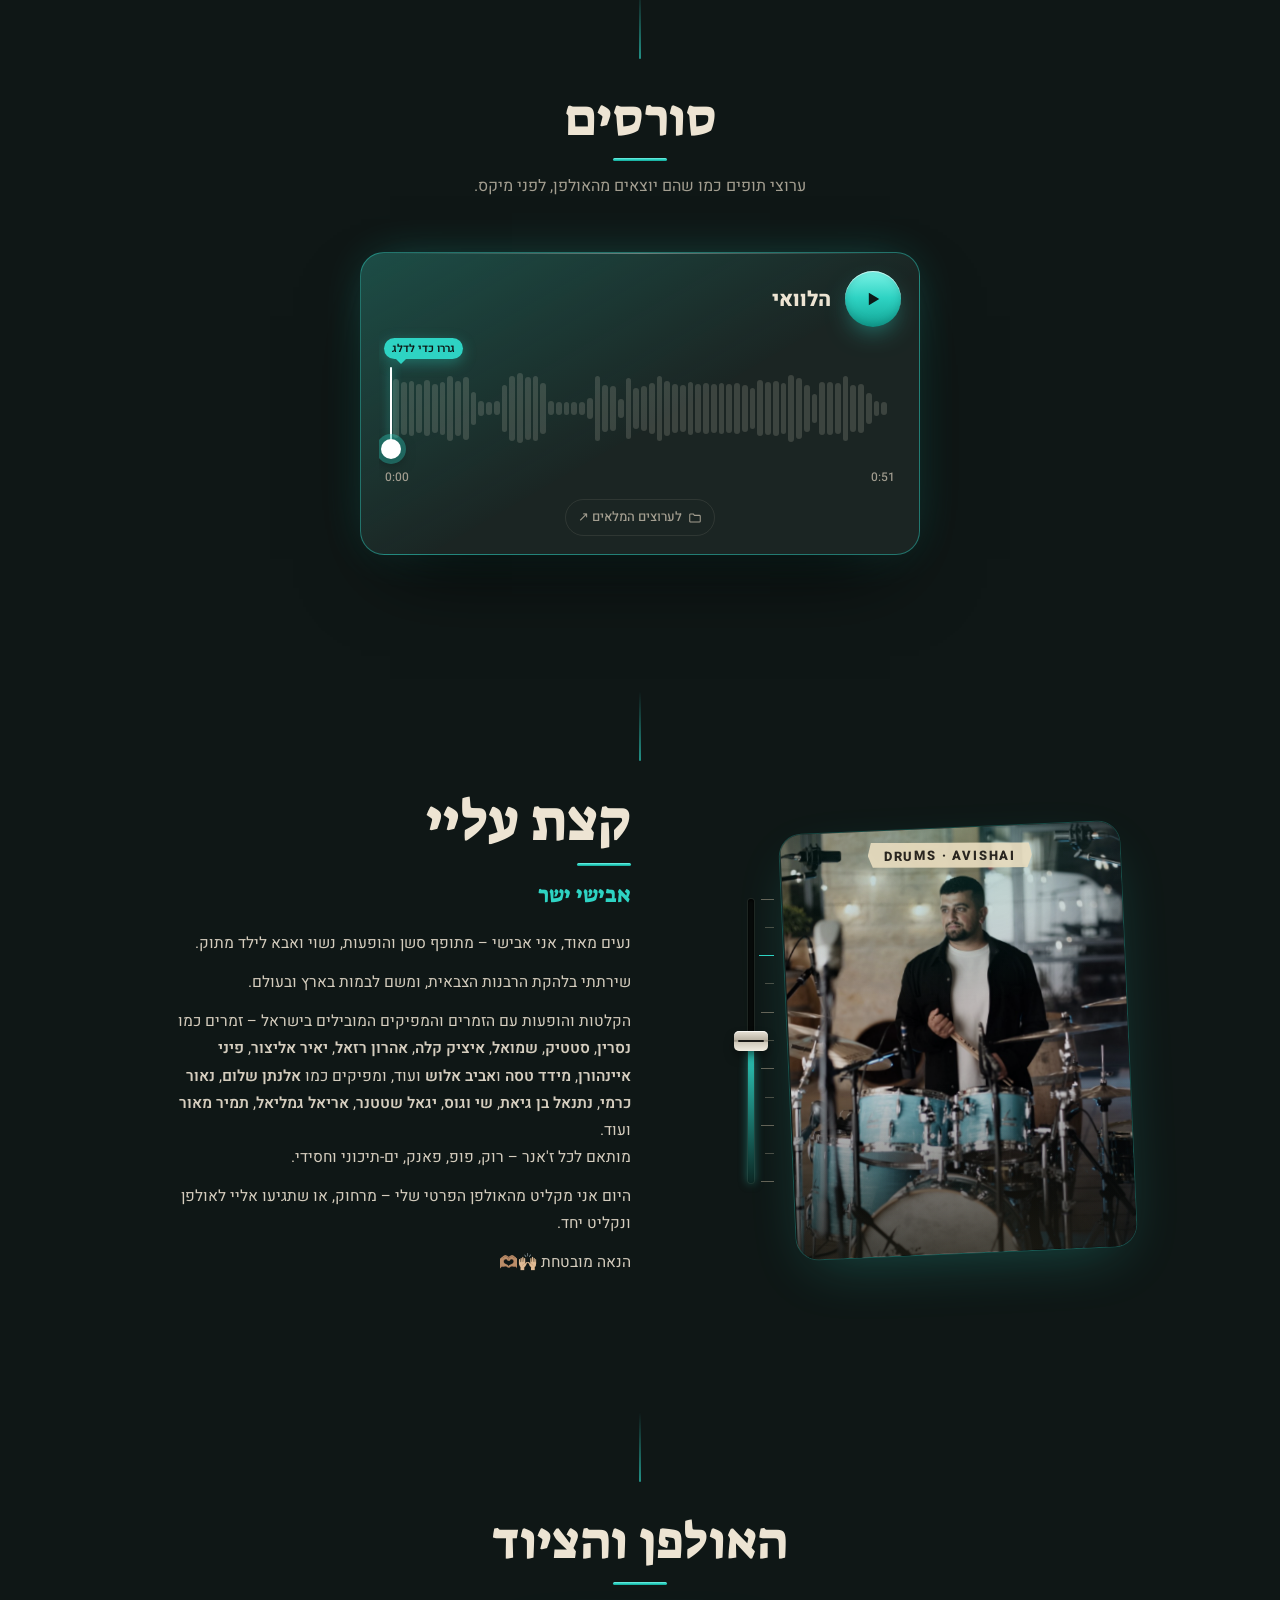
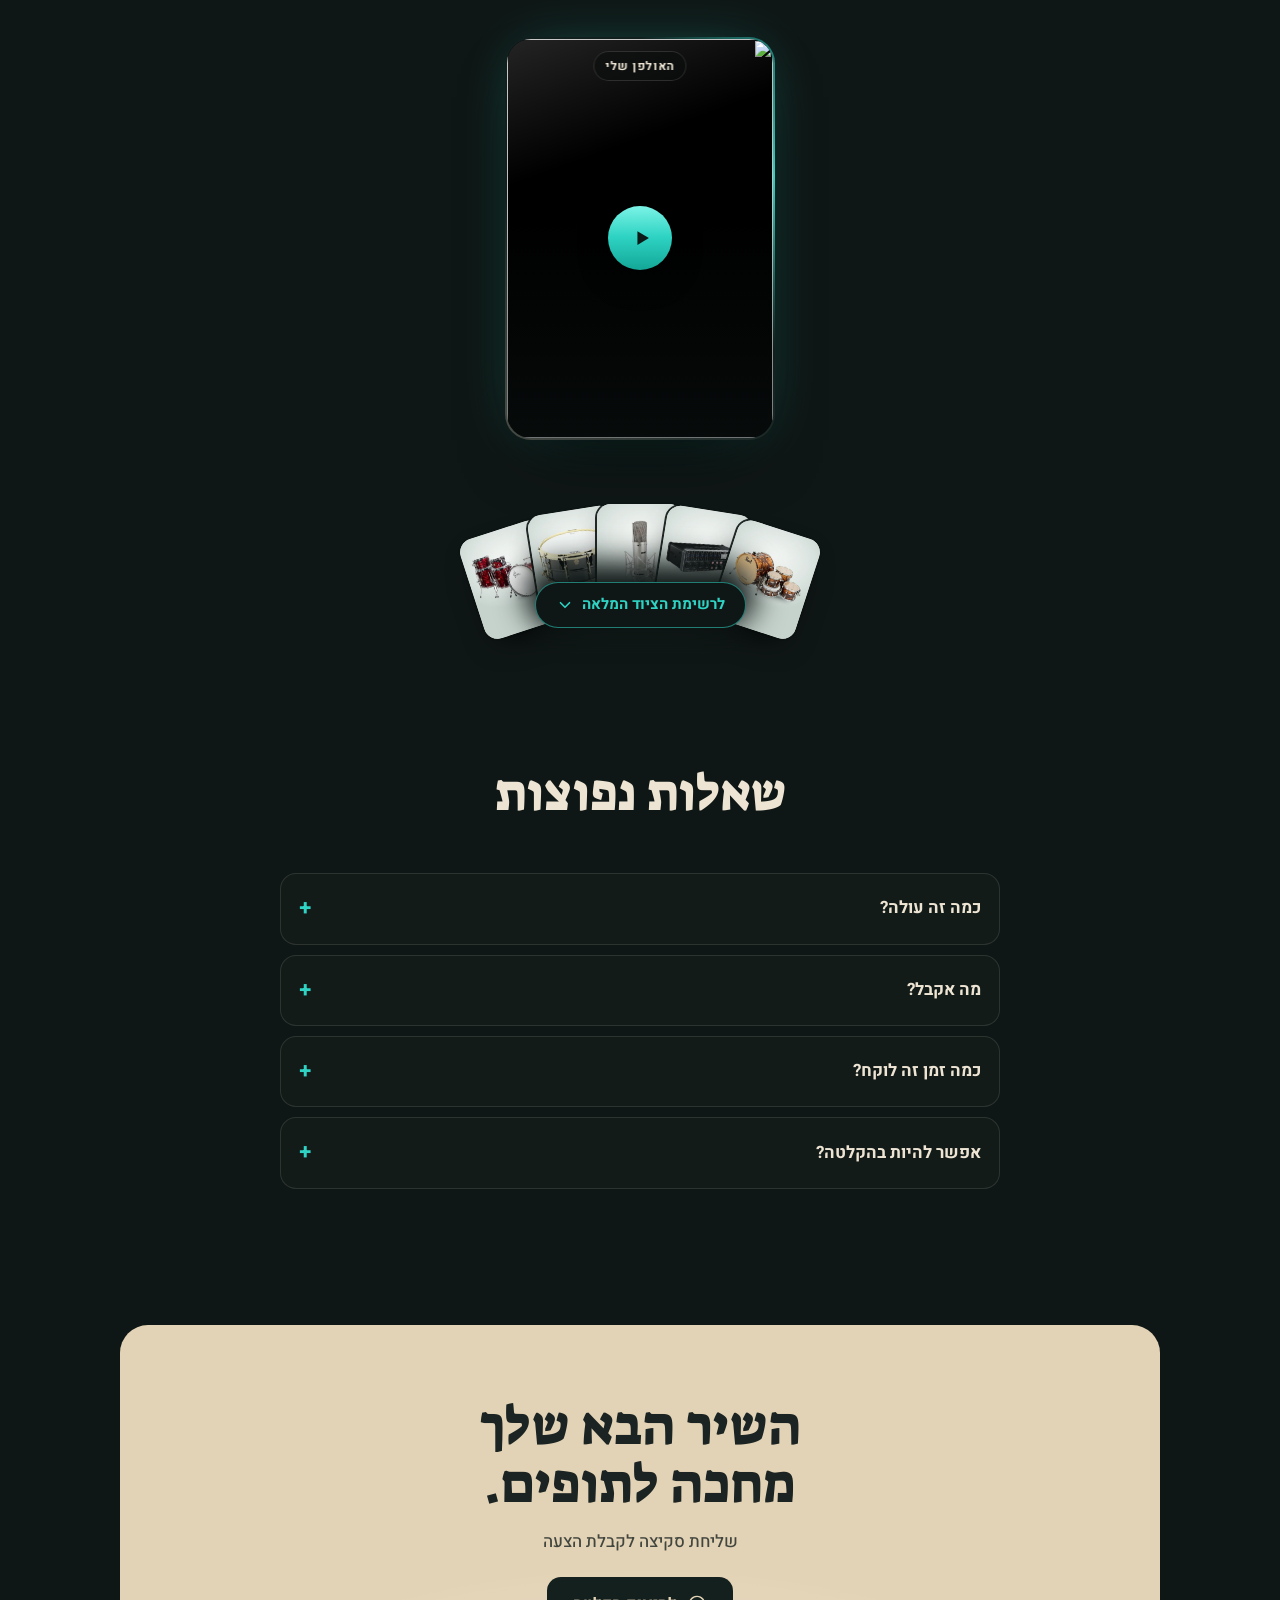
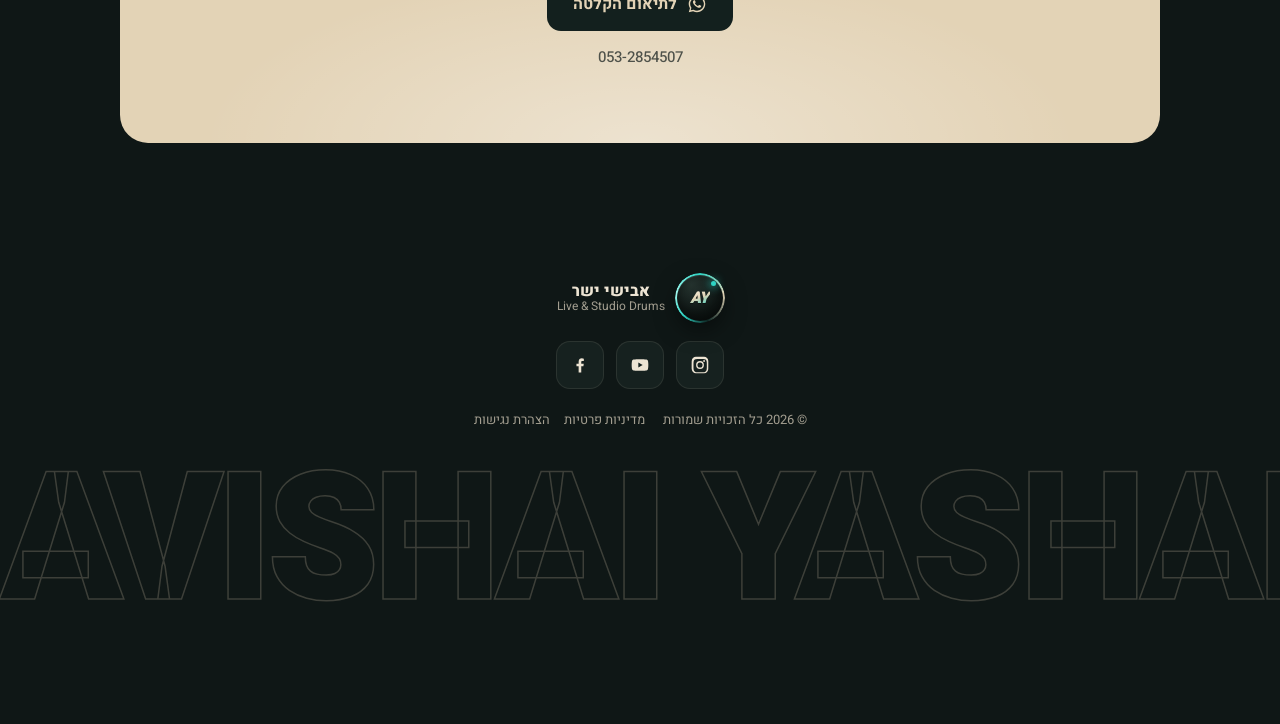
==== commit 37f9c118: "Productions: אלייצור ואביב אלוש – סתם תמים first (Avishai asked) Co-Authored-By: Claude Opus 5.5 <no" ====
--- a/index.html
+++ b/index.html
@@ -1817,10 +1817,11 @@
   ctaText: "שליחת סקיצה לקבלת הצעה",
 
   order: ["reel", "testimonials", "process", "covers", "sources", "about", "studio", "facts", "productions", "marquee", "faq", "cta"],
-  layoutV: 51,
+  layoutV: 52,
   show: { reel: true, covers: true, about: true, marquee: false, facts: false, process: true, productions: false, sources: true, studio: true, testimonials: true, faq: true, cta: true },
 
   productions: [
+    { url: "https://youtu.be/ruvVNrPsLCI", title: "אלייצור ואביב אלוש – סתם תמים", show: true },
     { url: "https://youtu.be/mvIhYC6DV9A", title: "מיכל גרינגליק – יש פה מקום", show: true },
     { url: "https://www.youtube.com/watch?v=5eJqw0t3e9c", title: "מחרוזת שירי רבאק | הרבנות הצבאית ואיחוד הלהקות", show: true },
     { url: "https://youtu.be/qV9VPSyfSVI", title: "אביה שרמן – הכל לטובה", show: true },
@@ -2087,6 +2088,10 @@
     const t = Array.isArray(d.testimonials) ? d.testimonials.slice() : [];
     if (!t.some(x => x && x.name === "טוהר אוחיון")) { const n = JSON.parse(JSON.stringify(window.SITE_DEFAULTS.testimonials.find(x => x.name === "טוהר אוחיון"))); const i = t.findIndex(x => x && x.name === "אבישי רוזן"); t.splice(i >= 0 ? i + 1 : Math.min(4, t.length), 0, n); }
     d.testimonials = t; d.layoutV = 51;
+  }
+  if (saved && (saved.layoutV || 0) < 52) { // new first production (Avishai asked)
+    const pr = Array.isArray(d.productions) ? d.productions.filter(p => !String(p && p.url || "").includes("ruvVNrPsLCI")) : [];
+    pr.unshift({...window.SITE_DEFAULTS.productions[0]}); d.productions = pr; d.layoutV = 52;
   }
   return d;
 };
@@ -2149,7 +2154,7 @@
     names: { "הלוואי":"Halevai", "פראמפים":"Preamps", "אלנתן שלום":"Elnatan Shalom", "זירה ריקה":"Zira Reika", "ישי וייס":"Ishai Weiss", "יוני":"Yoni", "איציק סוויסה":"Itzik Swisa", "בניה מדליון":"Benaya Medalion", "יגאל שטטנר":"Yigal Shtetner", "אבישי רוזן":"Avishai Rozen", "טוהר אוחיון":"Tohar Ohayon", "ניצן אלון":"Nitzan Alon", "מפיקה":"Producer", "נתן שלום":"Natan Shalom", "אבישי רוזן":"Avishai Rozen", "מפיק":"Producer" },
     replies: { "ניצן אלון": "Thank you, dear Nitzan — always a joy working together 🙌🏼", "בניה מדליון": "Brother, a pleasure with you as always ❤️", "אבישי רוזן": "Thanks, my dear 😍", "טוהר אוחיון": "Brother, you're simply a genius — a pleasure 🫶🏽", "יגאל שטטנר": "Love you, man — and thankful to God for the privilege of working with people like you 🙏" },
     quotes: { "טוהר אוחיון": "Dear brother, what a beast you are! *Insane sound* — it came out amazing. Super talented ❤️", "אבישי רוזן": "12 years in the production world, I've met many drummers and edited countless drum recordings — and Avishai *outdoes himself every single time*: in sound, communication and ease of work. *Every stem hits the spot*, with top-level gear you can hear in every recording. Highly recommended!", "יגאל שטטנר": "A pleasure working with Avishai! He has recorded drums for me on *dozens of projects*. He always looks for *the exact take that serves the song* best, without compromising on sound or technique. Always available, easy to work with, and gives it his whole heart. Highly recommended!", "בניה מדליון": "A professional, organized drummer — a real pleasure to work with in the studio. He always brings his own vision to the song and knows how to *nail the result* to exactly what I want as a producer. *The stems are excellent* — clean, organized, and they always sound great in the mix. Highly recommended!", "ניצן אלון": "Avishai is a professional, precise and fast drummer, with *a great sound and clean stems*. Working with him remotely is easy and efficient — he sends a first take, takes your notes and fine-tunes the part to exactly what the production needs. As a producer, getting top-level drums without being at the session saves me so much time, with zero compromise on quality. And beyond that, he's a sensitive, sweet person who's always a pleasure to work with ❤️", "איציק סוויסה": "I've had the privilege of working with Avishai on several original projects I produced, and it's always a pleasure — fun, professional and precise. Avishai brings himself and *exactly the right color to every song*, from choosing the right snare to the one hit that puts the heart into the track.", "יוני": "I've recorded quite a few sessions with Avishai — in person and remotely, single and double sessions. With him you get a great vibe, real dedication, attention to detail and someone who truly listens — plus *the best stems you can get*. Never once disappointed. You're in good hands 🥁", "ישי וייס": "When I produce a song and look for musicians, I look for people who play from the heart — and that's exactly who Avishai is. *An incredible drummer* with world-class playing and recordings, and he brings an emotion to a song that words can't quite describe. I recommend him wholeheartedly ❤️" },
-    titles: { "1QuNAhONztA": "Nishmecha Band — Shabbat Medley", "ogfbC9pYXsQ": "Purim Medley | IDF Military Rabbinate Band", "qV9VPSyfSVI": "Aviya Sherman — Hakol Letova", "XopiF8ylTAo": "The Jamshid Sisters — Bo Nihye Shemesh", "5eJqw0t3e9c": "Rabak Medley | IDF Military Rabbinate Band", "1ui0jm29em4": "Avishai Rozen — Chamesh Dakot", "mvIhYC6DV9A": "Michal Gringlick — Yesh Po Makom", "i3dohlGVZD4": "Mia Mashraki — Nishar Rak Ga'agua" }
+    titles: { "1QuNAhONztA": "Nishmecha Band — Shabbat Medley", "ogfbC9pYXsQ": "Purim Medley | IDF Military Rabbinate Band", "qV9VPSyfSVI": "Aviya Sherman — Hakol Letova", "XopiF8ylTAo": "The Jamshid Sisters — Bo Nihye Shemesh", "5eJqw0t3e9c": "Rabak Medley | IDF Military Rabbinate Band", "1ui0jm29em4": "Avishai Rozen — Chamesh Dakot", "ruvVNrPsLCI": "Elitzur & Aviv Alush — Stam Tamim", "mvIhYC6DV9A": "Michal Gringlick — Yesh Po Makom", "i3dohlGVZD4": "Mia Mashraki — Nishar Rak Ga'agua" }
   };
   const toEN = S => { if(!EN) return S; const T = EN_TEXT, tr = (m, v) => (m[String(v || "").trim()] || v);
     ["eyebrow","title","lead","trust","credits","waMessage","aboutTitle","aboutText","studioTitle","hProcess","hProductions","hCovers","pCovers","hSources","pSources","hStudio","studioHl","hTestimonials","ctaTitle","ctaText"].forEach(k => { S[k] = T[k]; });
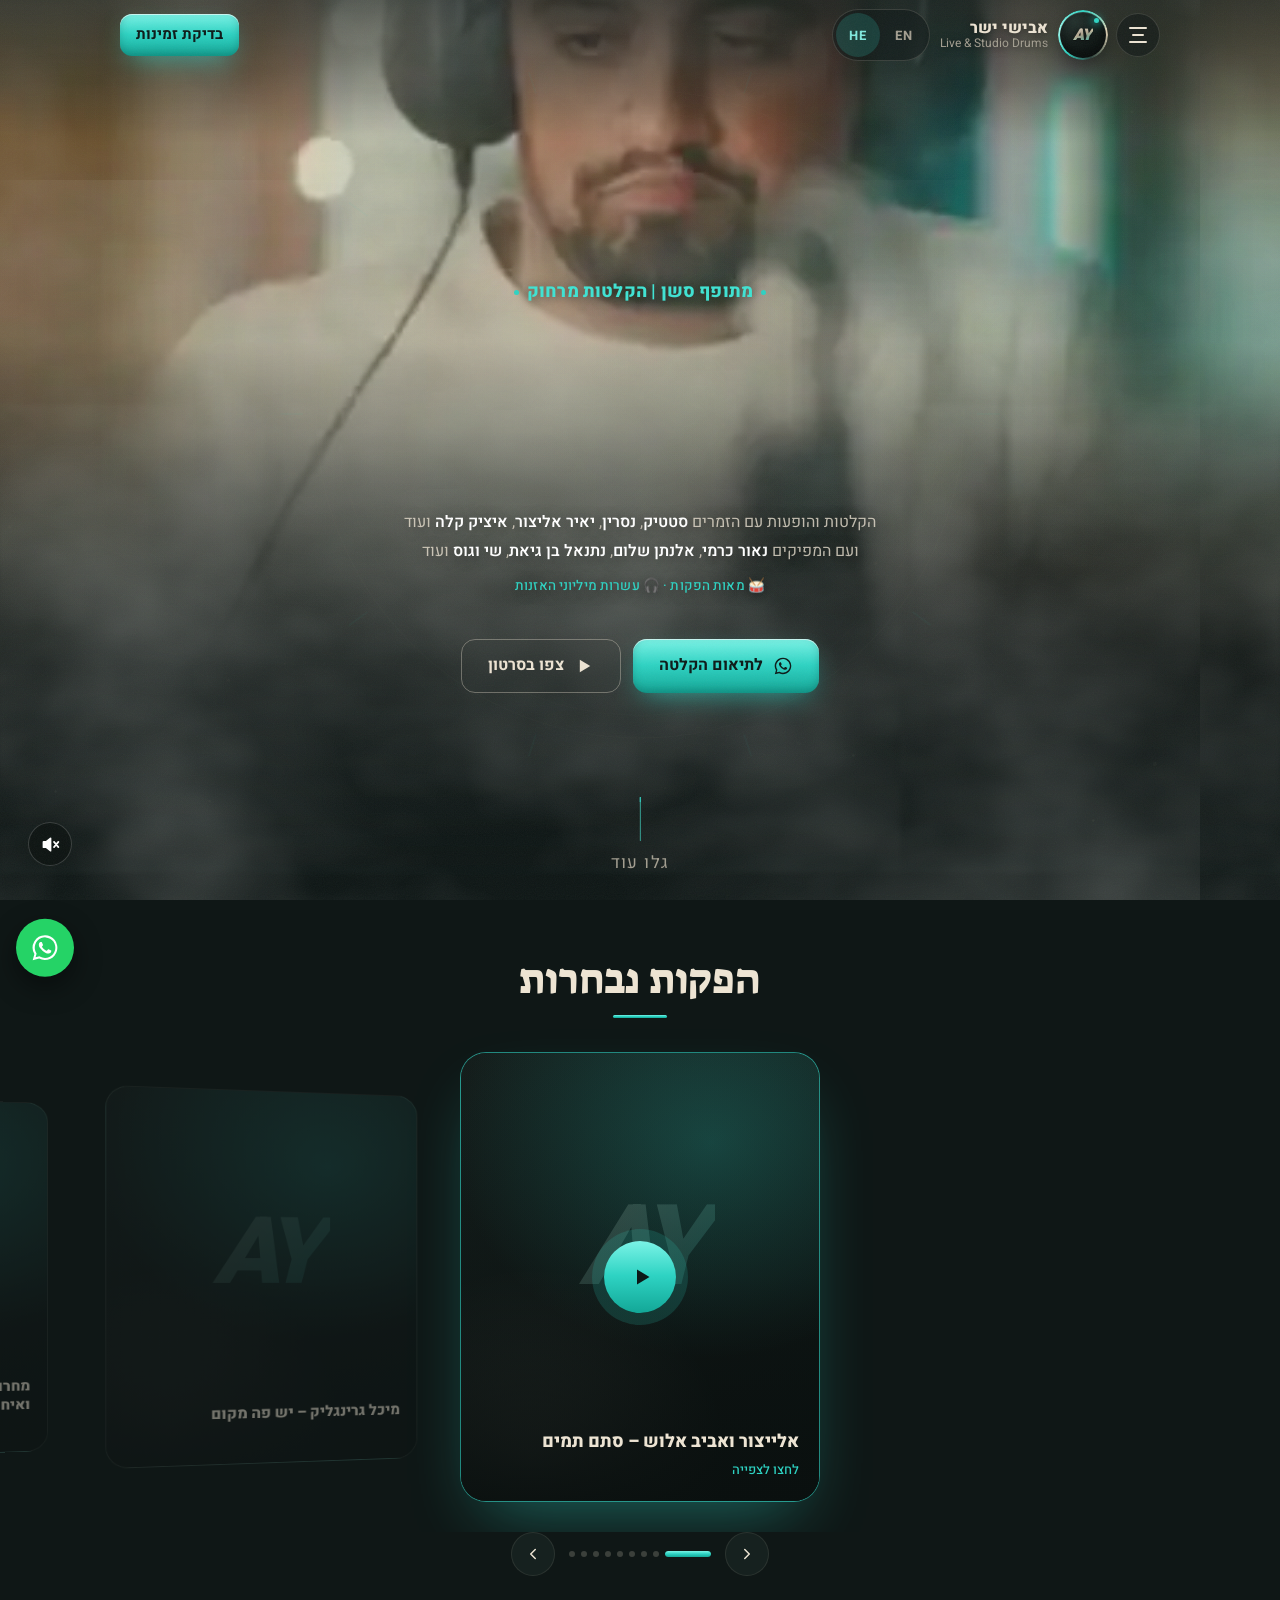
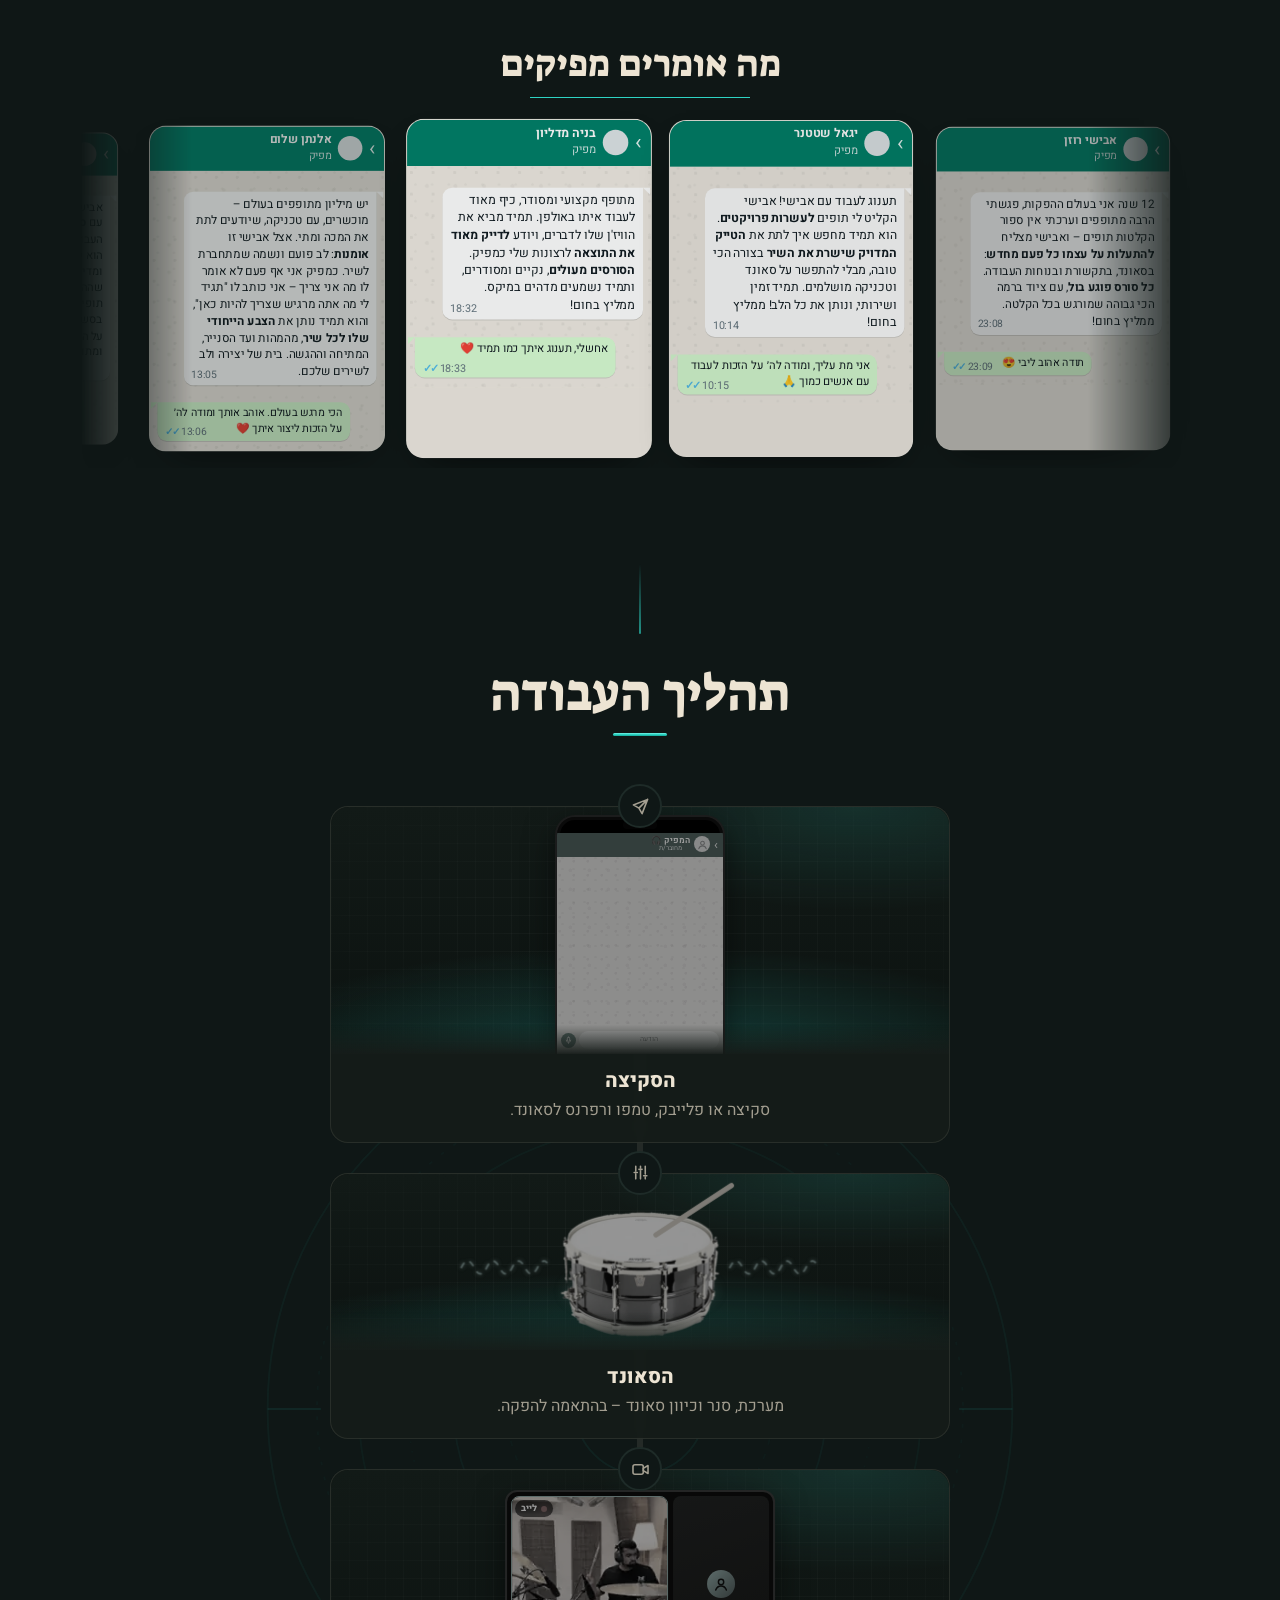
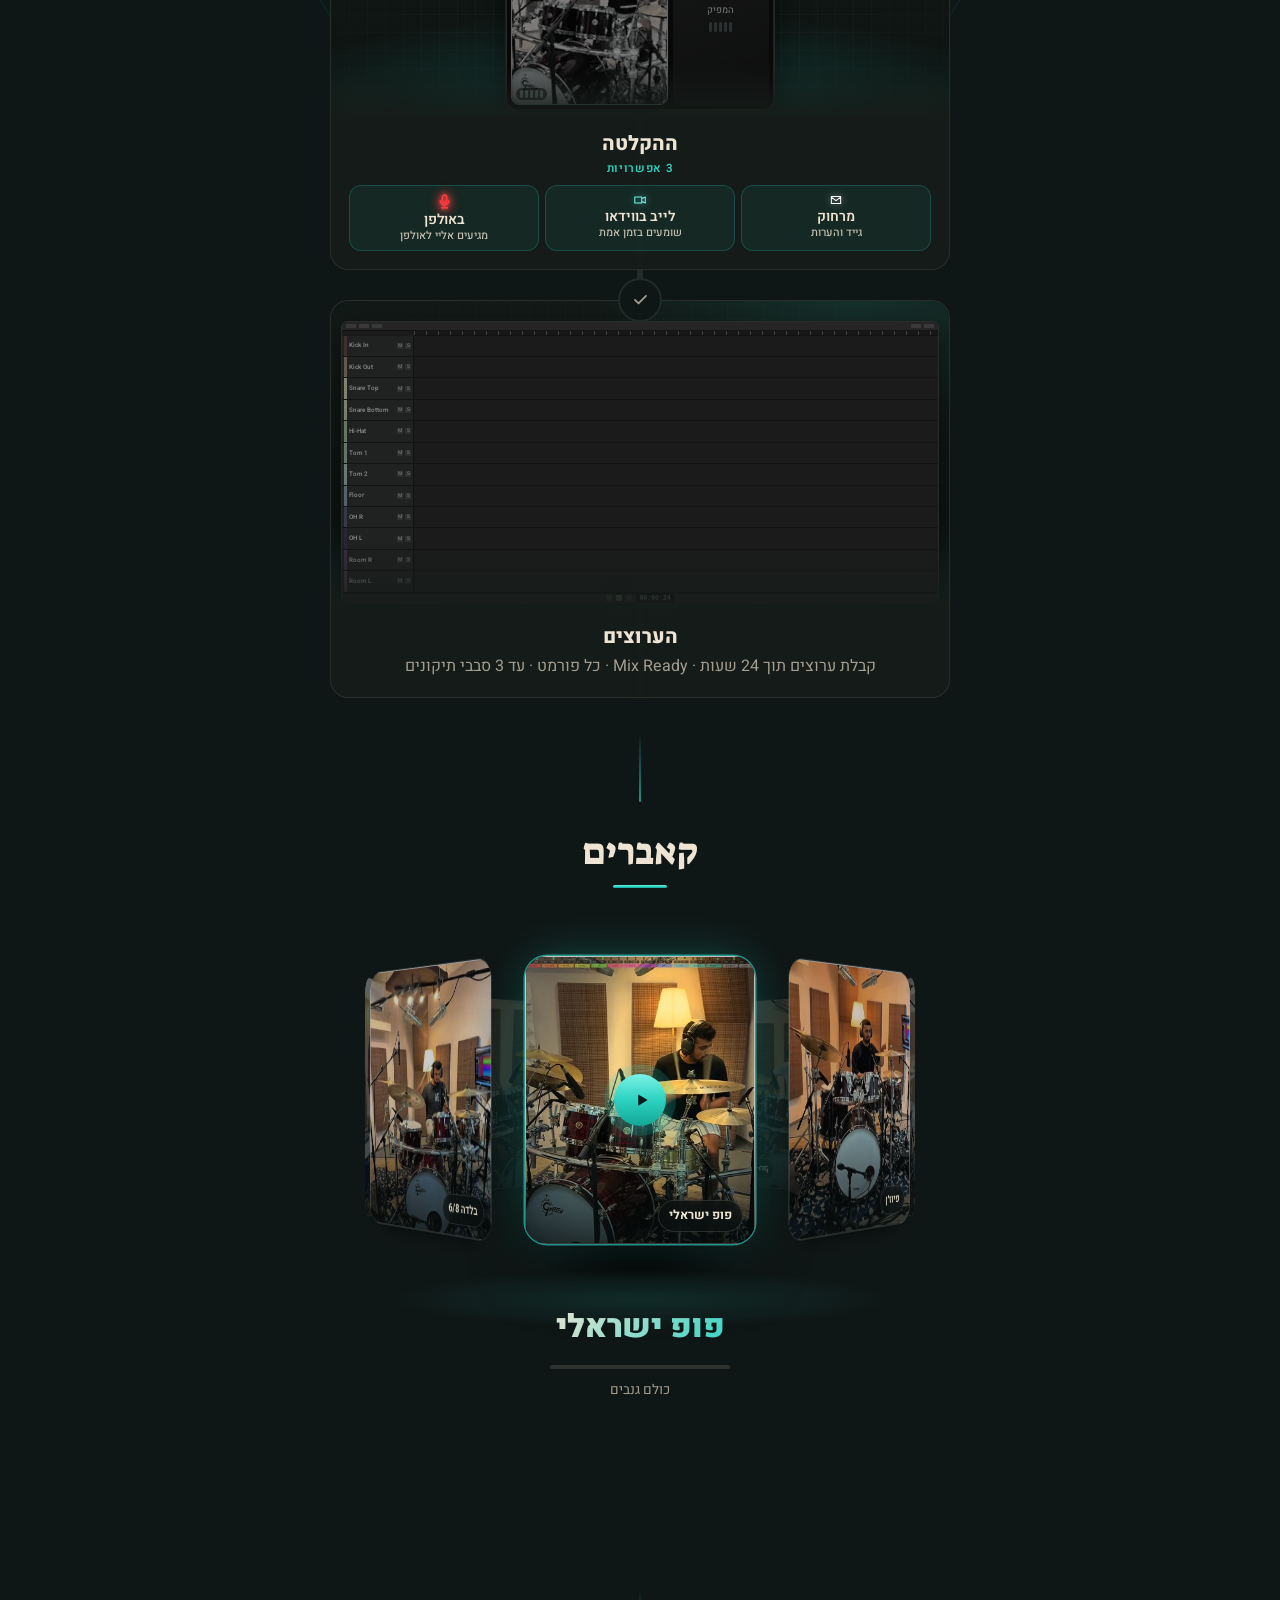
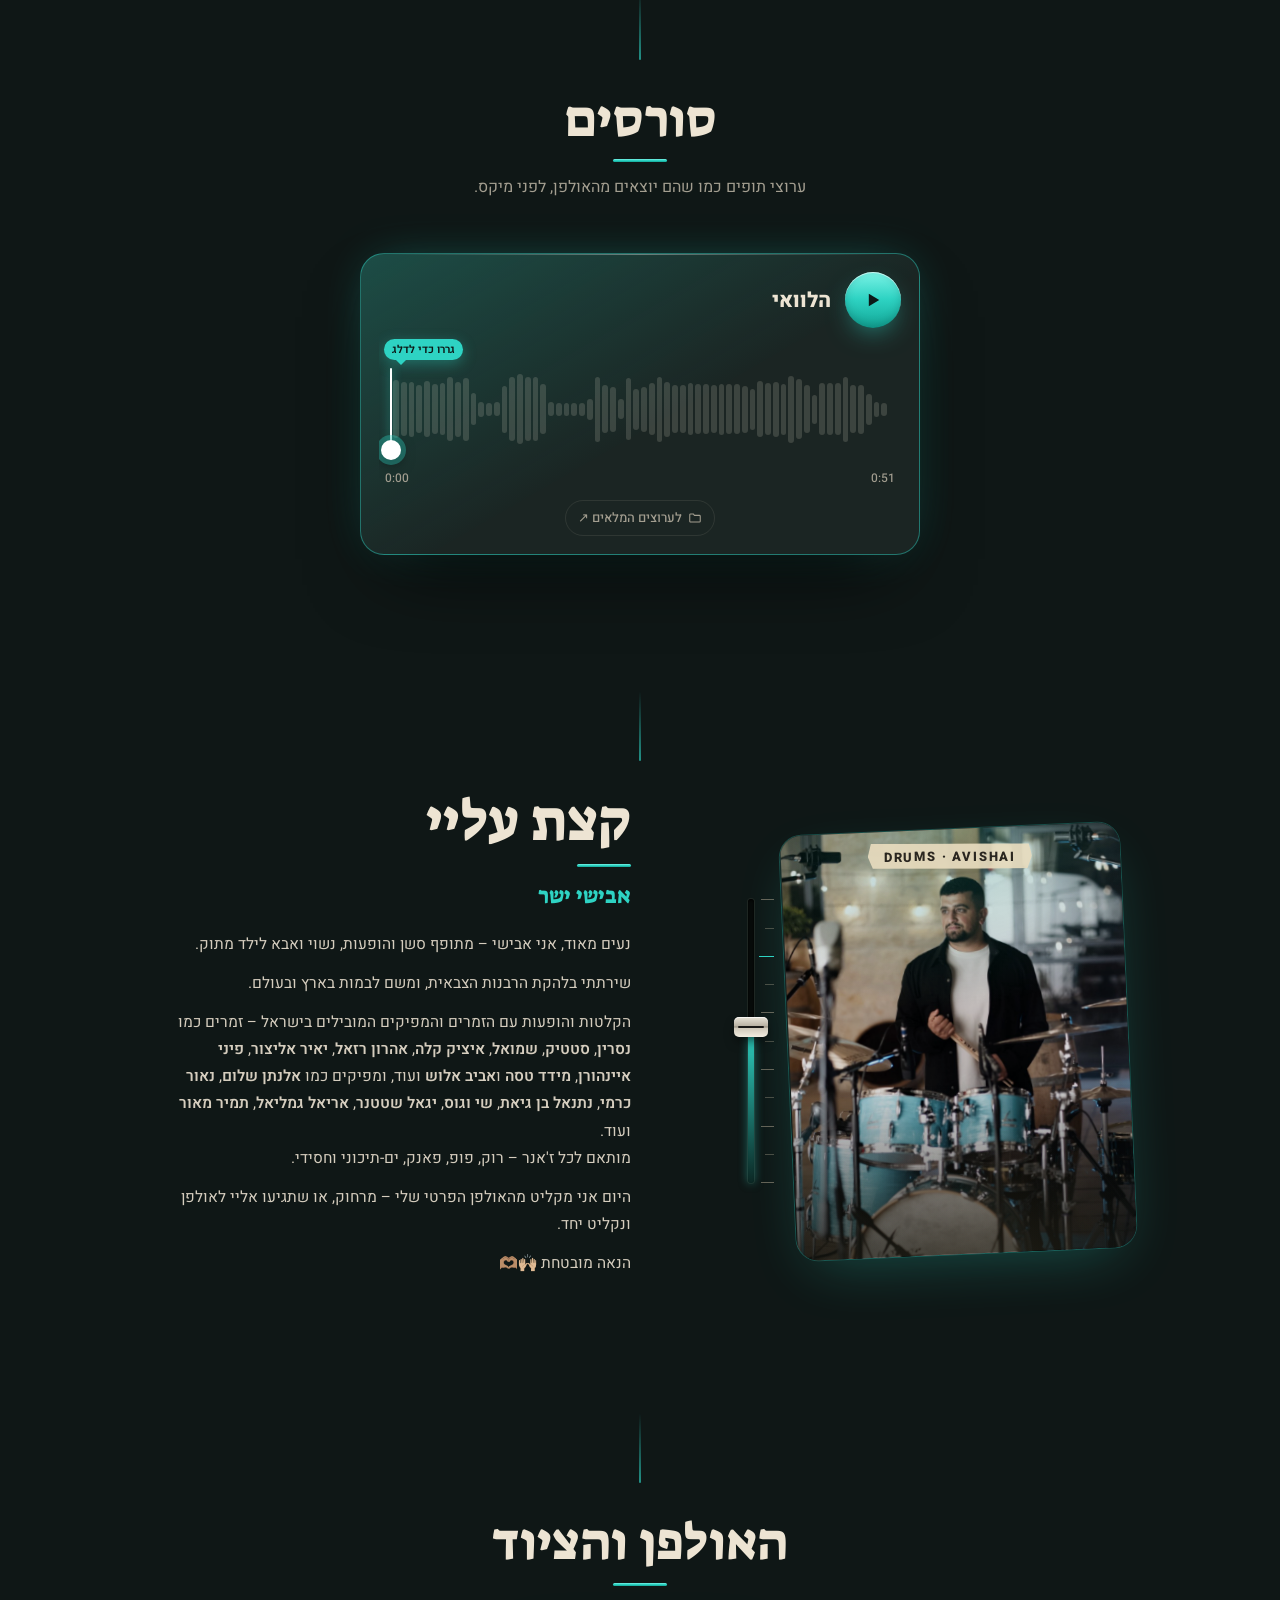
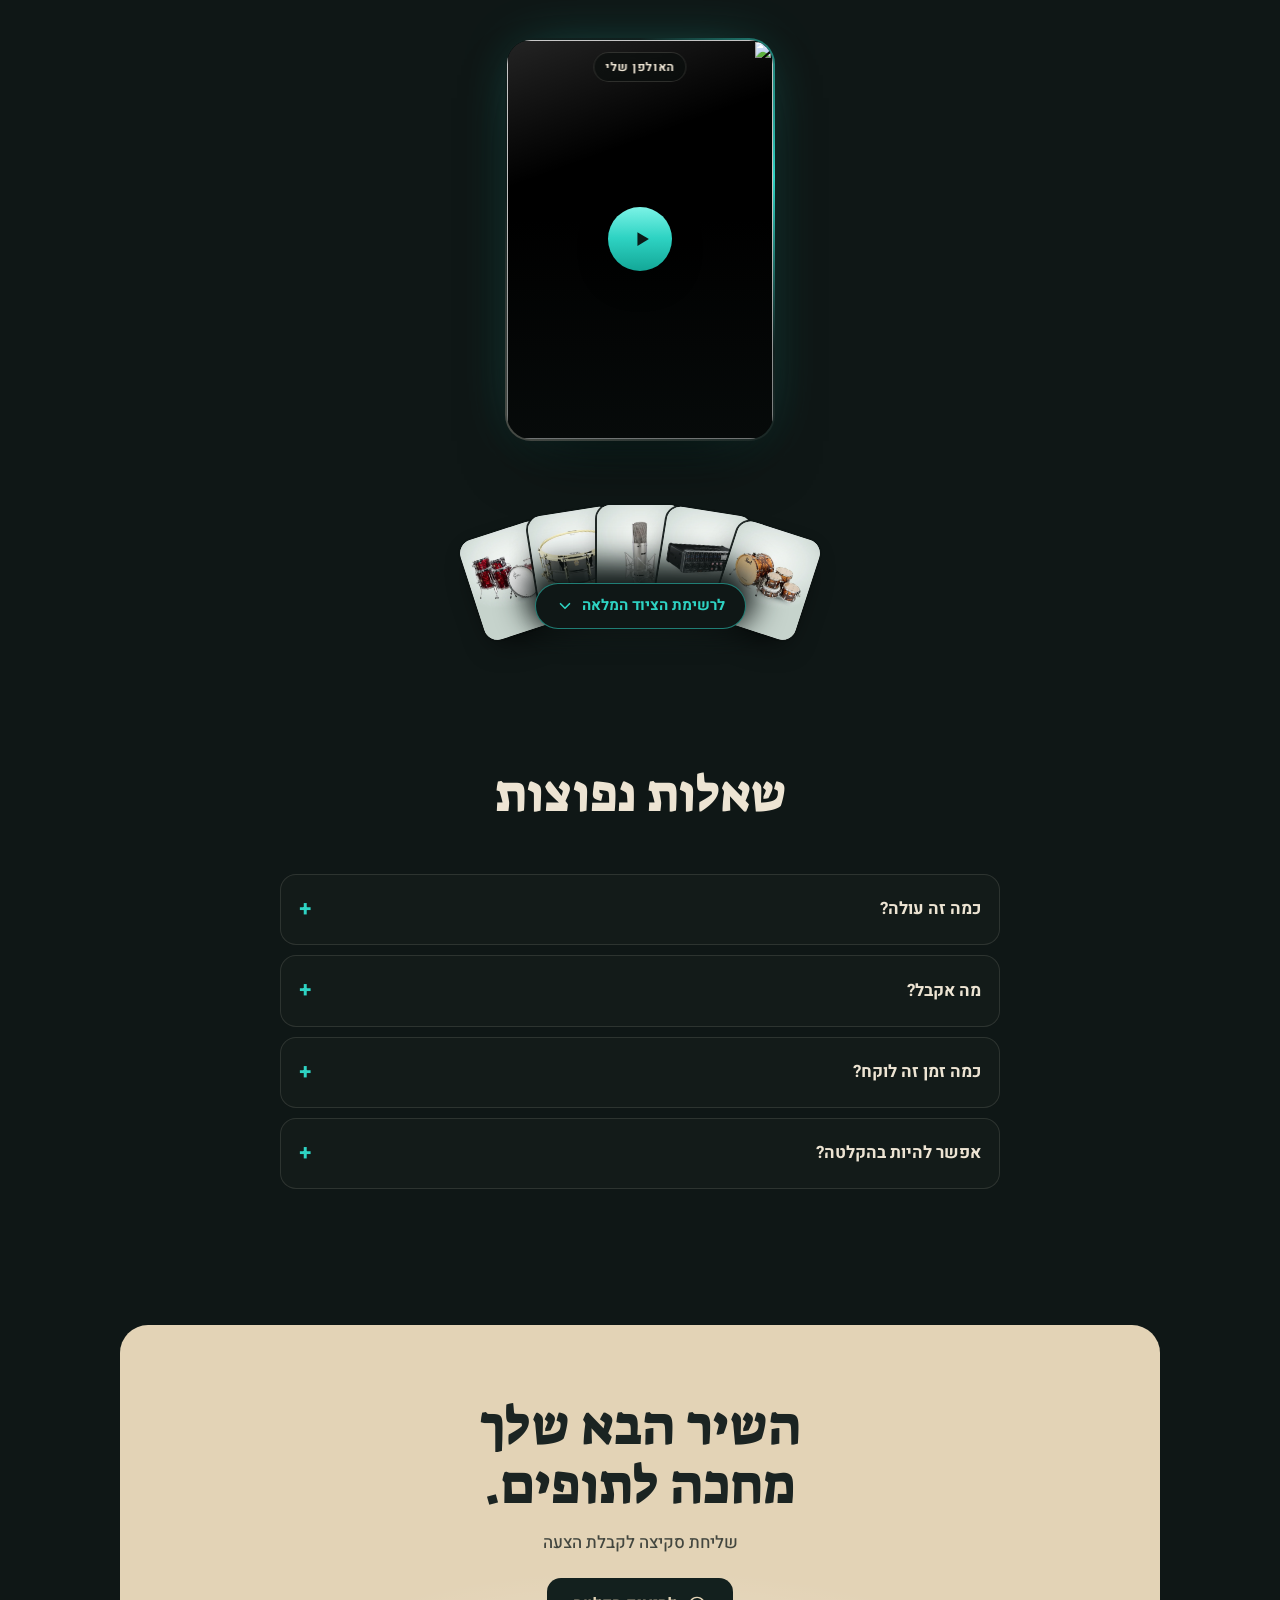
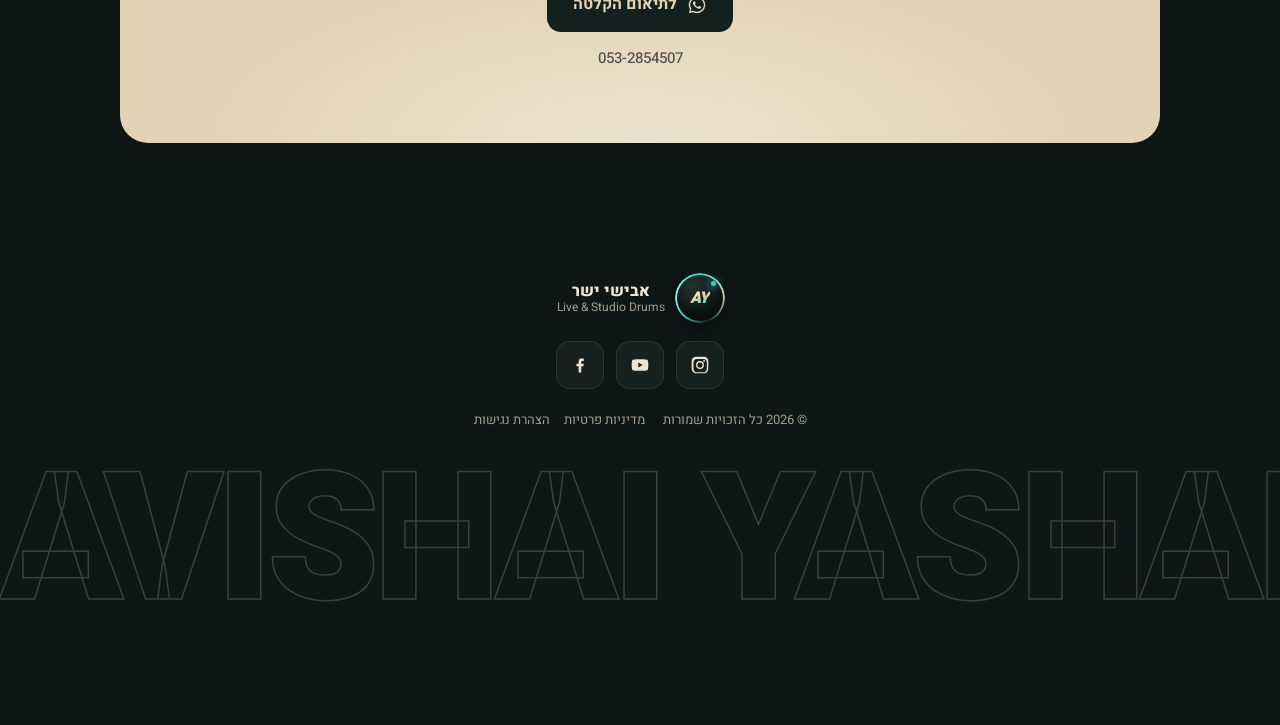
==== commit f833247e: "Testimonial: אלנתן שלום (second, after Nitzan), with Avishai's reply Co-Authored-By: Claude Opus 5.5" ====
--- a/index.html
+++ b/index.html
@@ -1817,7 +1817,7 @@
   ctaText: "שליחת סקיצה לקבלת הצעה",
 
   order: ["reel", "testimonials", "process", "covers", "sources", "about", "studio", "facts", "productions", "marquee", "faq", "cta"],
-  layoutV: 52,
+  layoutV: 53,
   show: { reel: true, covers: true, about: true, marquee: false, facts: false, process: true, productions: false, sources: true, studio: true, testimonials: true, faq: true, cta: true },
 
   productions: [
@@ -1865,6 +1865,7 @@
   custom: [],
   testimonials: [
     { name: "ניצן אלון", role: "מפיקה", reply: "תודה ניצן היקרה, כיף לעבוד יחד 🙌🏼", photo: "assets/people/nitzan-alon.jpg", text: "אבישי מתופף מקצועי, מדויק ומהיר, עם *סאונד מעולה וסורסים נקיים*. העבודה איתו מרחוק נוחה ויעילה – הוא שולח טייק ראשוני, מקבל הערות ומדייק את התפקיד בדיוק למה שההפקה צריכה. כמפיקה, לקבל תופים ברמה הכי גבוהה בלי להיות בסשן חוסך המון זמן, בלי שום פשרה על האיכות. ומעבר לזה – איש רגיש ומתוק שתמיד כיף לעבוד איתו ❤️", show: true },
+    { name: "אלנתן שלום", role: "מפיק", reply: "הכי מרגש בעולם. אוהב אותך ומודה לה׳ על הזכות ליצור איתך ❤️", photo: "assets/people/elnatan-shalom.jpg", text: "יש מיליון מתופפים בעולם – מוכשרים, עם טכניקה, שיודעים לתת את המכה ומתי. אצל אבישי זו *אומנות*: לב פועם ונשמה שמתחברת לשיר. כמפיק אני אף פעם לא אומר לו מה אני צריך – אני כותב לו \"תגיד לי מה אתה מרגיש שצריך להיות כאן\", והוא תמיד נותן את *הצבע הייחודי שלו לכל שיר*, מהמהות ועד הסנייר, המתיחה וההגשה. בית של יצירה ולב לשירים שלכם.", show: true },
     { name: "בניה מדליון", role: "מפיק", reply: "אחשלי, תענוג איתך כמו תמיד ❤️", photo: "assets/people/benaya-medalion.jpg", text: "מתופף מקצועי ומסודר, כיף מאוד לעבוד איתו באולפן. תמיד מביא את הוויז'ן שלו לדברים, ויודע *לדייק מאוד את התוצאה* לרצונות שלי כמפיק. *הסורסים מעולים*, נקיים ומסודרים, ותמיד נשמעים מדהים במיקס. ממליץ בחום!", show: true },
     { name: "יגאל שטטנר", role: "מפיק", reply: "אני מת עליך, ומודה לה׳ על הזכות לעבוד עם אנשים כמוך 🙏", photo: "assets/people/yigal-shtetner.jpg", text: "תענוג לעבוד עם אבישי! אבישי הקליט לי תופים *לעשרות פרויקטים*. הוא תמיד מחפש איך לתת את *הטייק המדויק שישרת את השיר* בצורה הכי טובה, מבלי להתפשר על סאונד וטכניקה מושלמים. תמיד זמין ושירותי, ונותן את כל הלב! ממליץ בחום!", show: true },
     { name: "אבישי רוזן", role: "מפיק", reply: "תודה אהוב ליבי 😍", photo: "assets/people/avishai-rozen.jpg", text: "12 שנה אני בעולם ההפקות, פגשתי הרבה מתופפים וערכתי אין ספור הקלטות תופים – ואבישי מצליח *להתעלות על עצמו כל פעם מחדש*: בסאונד, בתקשורת ובנוחות העבודה. *כל סורס פוגע בול*, עם ציוד ברמה הכי גבוהה שמורגש בכל הקלטה. ממליץ בחום!", show: true },
@@ -2092,6 +2093,12 @@
   if (saved && (saved.layoutV || 0) < 52) { // new first production (Avishai asked)
     const pr = Array.isArray(d.productions) ? d.productions.filter(p => !String(p && p.url || "").includes("ruvVNrPsLCI")) : [];
     pr.unshift({...window.SITE_DEFAULTS.productions[0]}); d.productions = pr; d.layoutV = 52;
+  }
+  if (saved && (saved.layoutV || 0) < 53) { // testimonial: אלנתן שלום, second (right after Nitzan)
+    const t = (Array.isArray(d.testimonials) ? d.testimonials : []).filter(x => !(x && x.name === "אלנתן שלום"));
+    const n = JSON.parse(JSON.stringify(window.SITE_DEFAULTS.testimonials.find(x => x.name === "אלנתן שלום")));
+    const i = t.findIndex(x => x && x.name === "ניצן אלון"); t.splice(i >= 0 ? i + 1 : 0, 0, n);
+    d.testimonials = t; d.layoutV = 53;
   }
   return d;
 };
@@ -2152,8 +2159,8 @@
     styles: { "פופ ישראלי":"Israeli Pop", "פיוז׳ן":"Fusion", "פיוזן":"Fusion", "פאנק":"Funk", "גוספל":"Gospel", "פופ-רוק":"Pop-Rock", "פופ רוק":"Pop-Rock", "פופ":"Pop", "רוק":"Rock", "גרוב":"Groove", "בלדה 6/8":"6/8 Ballad", "בלדה":"Ballad", "ים-תיכוני":"Mediterranean", "ים תיכוני":"Mediterranean", "חסידי":"Hasidic", "מזרחי":"Mizrahi", "ג'אז":"Jazz", "אלטרנטיבי":"Alternative" },
     cats: { "מערכות תופים":"Drum Kits", "מצילות וסנרים":"Cymbals & Snares", "מיקרופונים":"Microphones", "כרטיס קול ופראמפים":"Interface & Preamps", "כללי":"Other" },
     names: { "הלוואי":"Halevai", "פראמפים":"Preamps", "אלנתן שלום":"Elnatan Shalom", "זירה ריקה":"Zira Reika", "ישי וייס":"Ishai Weiss", "יוני":"Yoni", "איציק סוויסה":"Itzik Swisa", "בניה מדליון":"Benaya Medalion", "יגאל שטטנר":"Yigal Shtetner", "אבישי רוזן":"Avishai Rozen", "טוהר אוחיון":"Tohar Ohayon", "ניצן אלון":"Nitzan Alon", "מפיקה":"Producer", "נתן שלום":"Natan Shalom", "אבישי רוזן":"Avishai Rozen", "מפיק":"Producer" },
-    replies: { "ניצן אלון": "Thank you, dear Nitzan — always a joy working together 🙌🏼", "בניה מדליון": "Brother, a pleasure with you as always ❤️", "אבישי רוזן": "Thanks, my dear 😍", "טוהר אוחיון": "Brother, you're simply a genius — a pleasure 🫶🏽", "יגאל שטטנר": "Love you, man — and thankful to God for the privilege of working with people like you 🙏" },
-    quotes: { "טוהר אוחיון": "Dear brother, what a beast you are! *Insane sound* — it came out amazing. Super talented ❤️", "אבישי רוזן": "12 years in the production world, I've met many drummers and edited countless drum recordings — and Avishai *outdoes himself every single time*: in sound, communication and ease of work. *Every stem hits the spot*, with top-level gear you can hear in every recording. Highly recommended!", "יגאל שטטנר": "A pleasure working with Avishai! He has recorded drums for me on *dozens of projects*. He always looks for *the exact take that serves the song* best, without compromising on sound or technique. Always available, easy to work with, and gives it his whole heart. Highly recommended!", "בניה מדליון": "A professional, organized drummer — a real pleasure to work with in the studio. He always brings his own vision to the song and knows how to *nail the result* to exactly what I want as a producer. *The stems are excellent* — clean, organized, and they always sound great in the mix. Highly recommended!", "ניצן אלון": "Avishai is a professional, precise and fast drummer, with *a great sound and clean stems*. Working with him remotely is easy and efficient — he sends a first take, takes your notes and fine-tunes the part to exactly what the production needs. As a producer, getting top-level drums without being at the session saves me so much time, with zero compromise on quality. And beyond that, he's a sensitive, sweet person who's always a pleasure to work with ❤️", "איציק סוויסה": "I've had the privilege of working with Avishai on several original projects I produced, and it's always a pleasure — fun, professional and precise. Avishai brings himself and *exactly the right color to every song*, from choosing the right snare to the one hit that puts the heart into the track.", "יוני": "I've recorded quite a few sessions with Avishai — in person and remotely, single and double sessions. With him you get a great vibe, real dedication, attention to detail and someone who truly listens — plus *the best stems you can get*. Never once disappointed. You're in good hands 🥁", "ישי וייס": "When I produce a song and look for musicians, I look for people who play from the heart — and that's exactly who Avishai is. *An incredible drummer* with world-class playing and recordings, and he brings an emotion to a song that words can't quite describe. I recommend him wholeheartedly ❤️" },
+    replies: { "ניצן אלון": "Thank you, dear Nitzan — always a joy working together 🙌🏼", "בניה מדליון": "Brother, a pleasure with you as always ❤️", "אבישי רוזן": "Thanks, my dear 😍", "טוהר אוחיון": "Brother, you're simply a genius — a pleasure 🫶🏽", "אלנתן שלום": "The most moving thing in the world. Love you, and thankful to God for the privilege of creating with you ❤️", "יגאל שטטנר": "Love you, man — and thankful to God for the privilege of working with people like you 🙏" },
+    quotes: { "אלנתן שלום": "There are a million drummers in the world — talented, with technique, who know which hit to play and when. With Avishai it's *an art*: a beating heart and a soul that connects to the song. As a producer I never tell him what I need — I write to him \"tell me what you feel should be here\", and he always brings *his own unique color to every song*, from the essence down to the snare, the tuning and the delivery. A creative home and a heart for your songs.", "טוהר אוחיון": "Dear brother, what a beast you are! *Insane sound* — it came out amazing. Super talented ❤️", "אבישי רוזן": "12 years in the production world, I've met many drummers and edited countless drum recordings — and Avishai *outdoes himself every single time*: in sound, communication and ease of work. *Every stem hits the spot*, with top-level gear you can hear in every recording. Highly recommended!", "יגאל שטטנר": "A pleasure working with Avishai! He has recorded drums for me on *dozens of projects*. He always looks for *the exact take that serves the song* best, without compromising on sound or technique. Always available, easy to work with, and gives it his whole heart. Highly recommended!", "בניה מדליון": "A professional, organized drummer — a real pleasure to work with in the studio. He always brings his own vision to the song and knows how to *nail the result* to exactly what I want as a producer. *The stems are excellent* — clean, organized, and they always sound great in the mix. Highly recommended!", "ניצן אלון": "Avishai is a professional, precise and fast drummer, with *a great sound and clean stems*. Working with him remotely is easy and efficient — he sends a first take, takes your notes and fine-tunes the part to exactly what the production needs. As a producer, getting top-level drums without being at the session saves me so much time, with zero compromise on quality. And beyond that, he's a sensitive, sweet person who's always a pleasure to work with ❤️", "איציק סוויסה": "I've had the privilege of working with Avishai on several original projects I produced, and it's always a pleasure — fun, professional and precise. Avishai brings himself and *exactly the right color to every song*, from choosing the right snare to the one hit that puts the heart into the track.", "יוני": "I've recorded quite a few sessions with Avishai — in person and remotely, single and double sessions. With him you get a great vibe, real dedication, attention to detail and someone who truly listens — plus *the best stems you can get*. Never once disappointed. You're in good hands 🥁", "ישי וייס": "When I produce a song and look for musicians, I look for people who play from the heart — and that's exactly who Avishai is. *An incredible drummer* with world-class playing and recordings, and he brings an emotion to a song that words can't quite describe. I recommend him wholeheartedly ❤️" },
     titles: { "1QuNAhONztA": "Nishmecha Band — Shabbat Medley", "ogfbC9pYXsQ": "Purim Medley | IDF Military Rabbinate Band", "qV9VPSyfSVI": "Aviya Sherman — Hakol Letova", "XopiF8ylTAo": "The Jamshid Sisters — Bo Nihye Shemesh", "5eJqw0t3e9c": "Rabak Medley | IDF Military Rabbinate Band", "1ui0jm29em4": "Avishai Rozen — Chamesh Dakot", "ruvVNrPsLCI": "Elitzur & Aviv Alush — Stam Tamim", "mvIhYC6DV9A": "Michal Gringlick — Yesh Po Makom", "i3dohlGVZD4": "Mia Mashraki — Nishar Rak Ga'agua" }
   };
   const toEN = S => { if(!EN) return S; const T = EN_TEXT, tr = (m, v) => (m[String(v || "").trim()] || v);
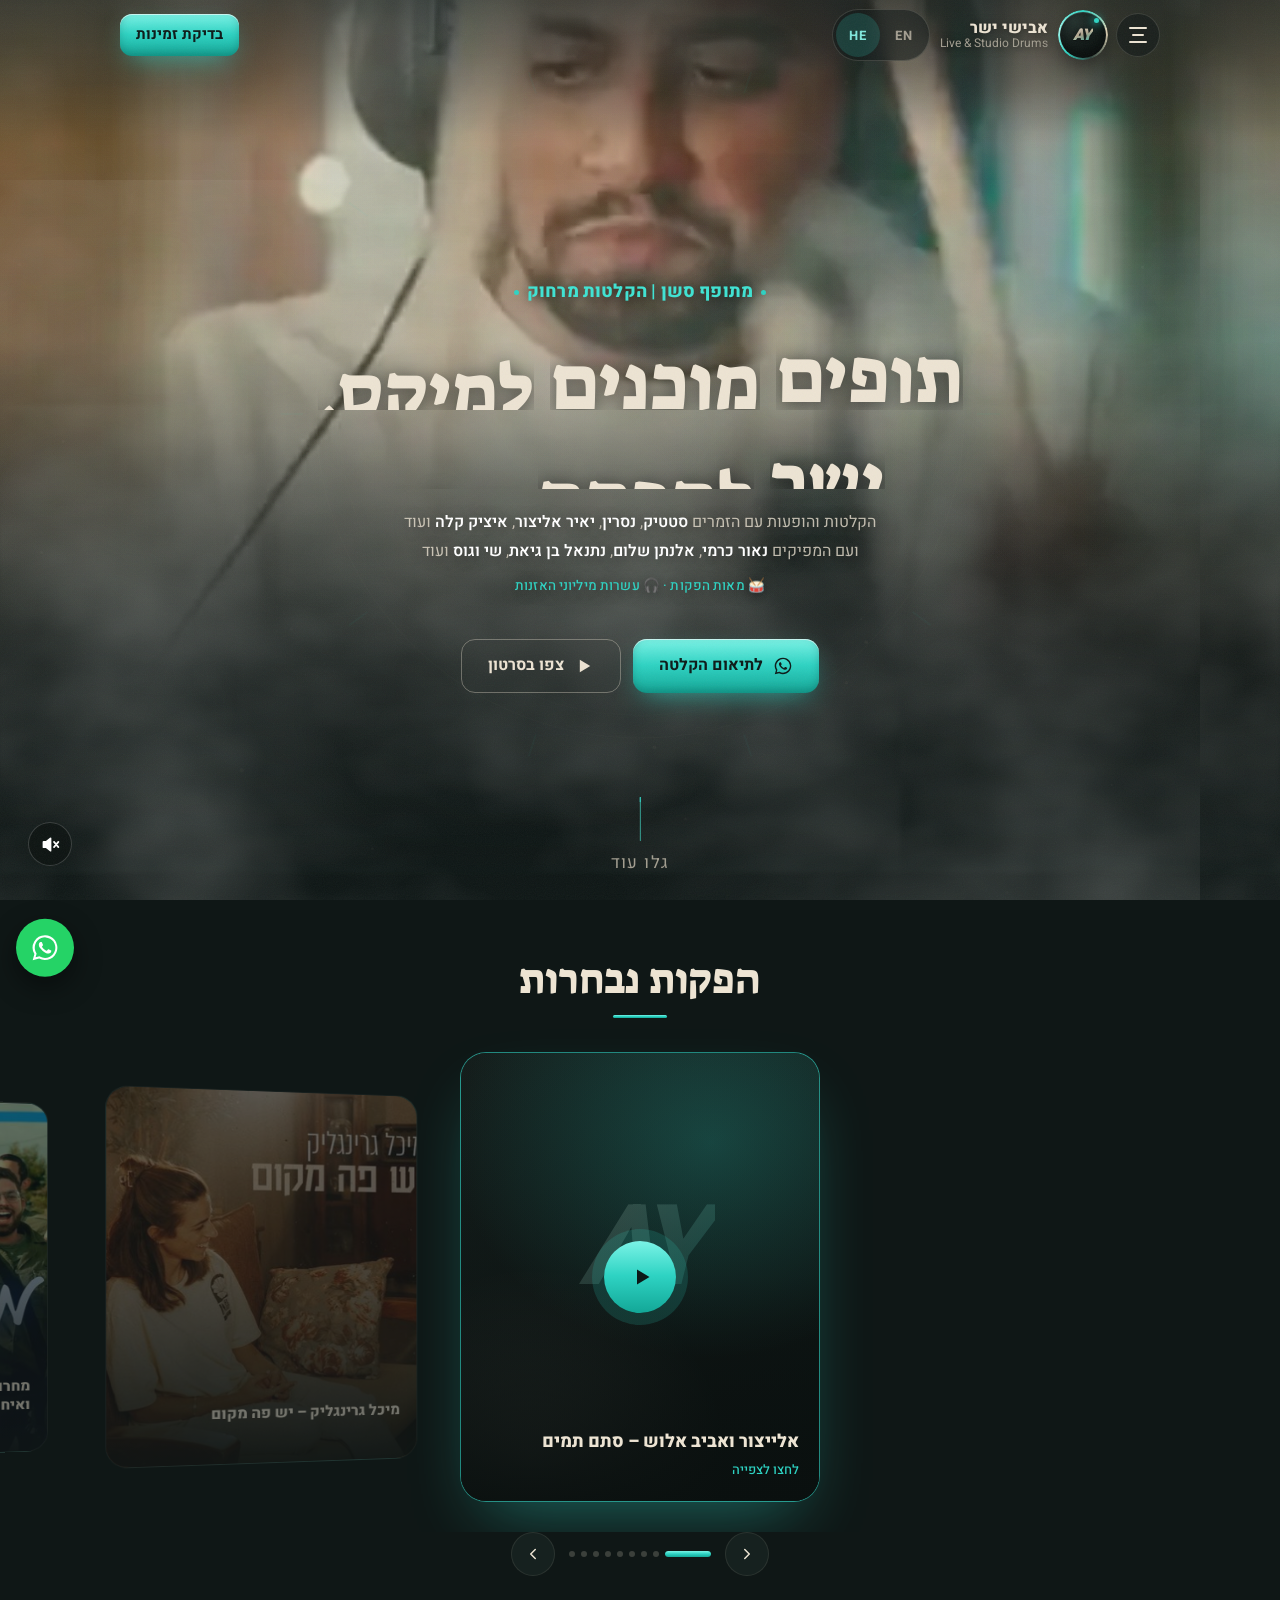
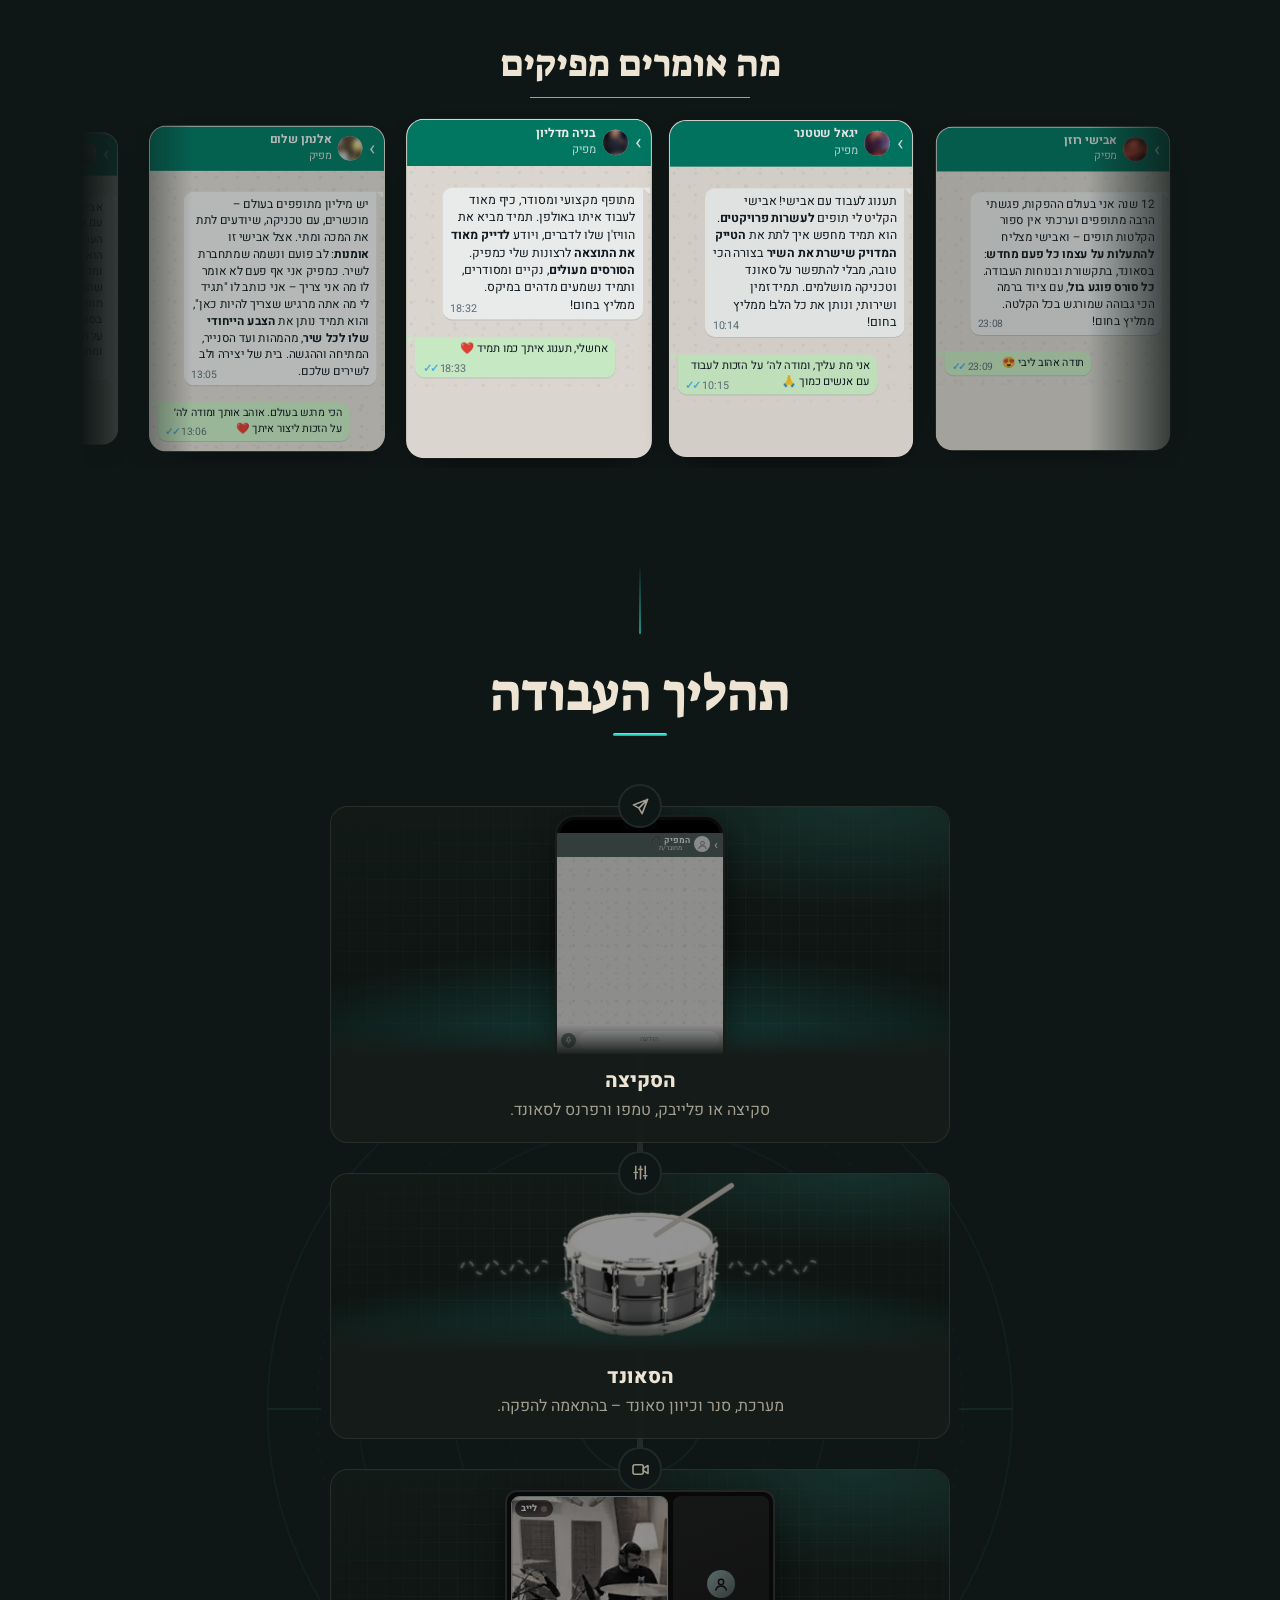
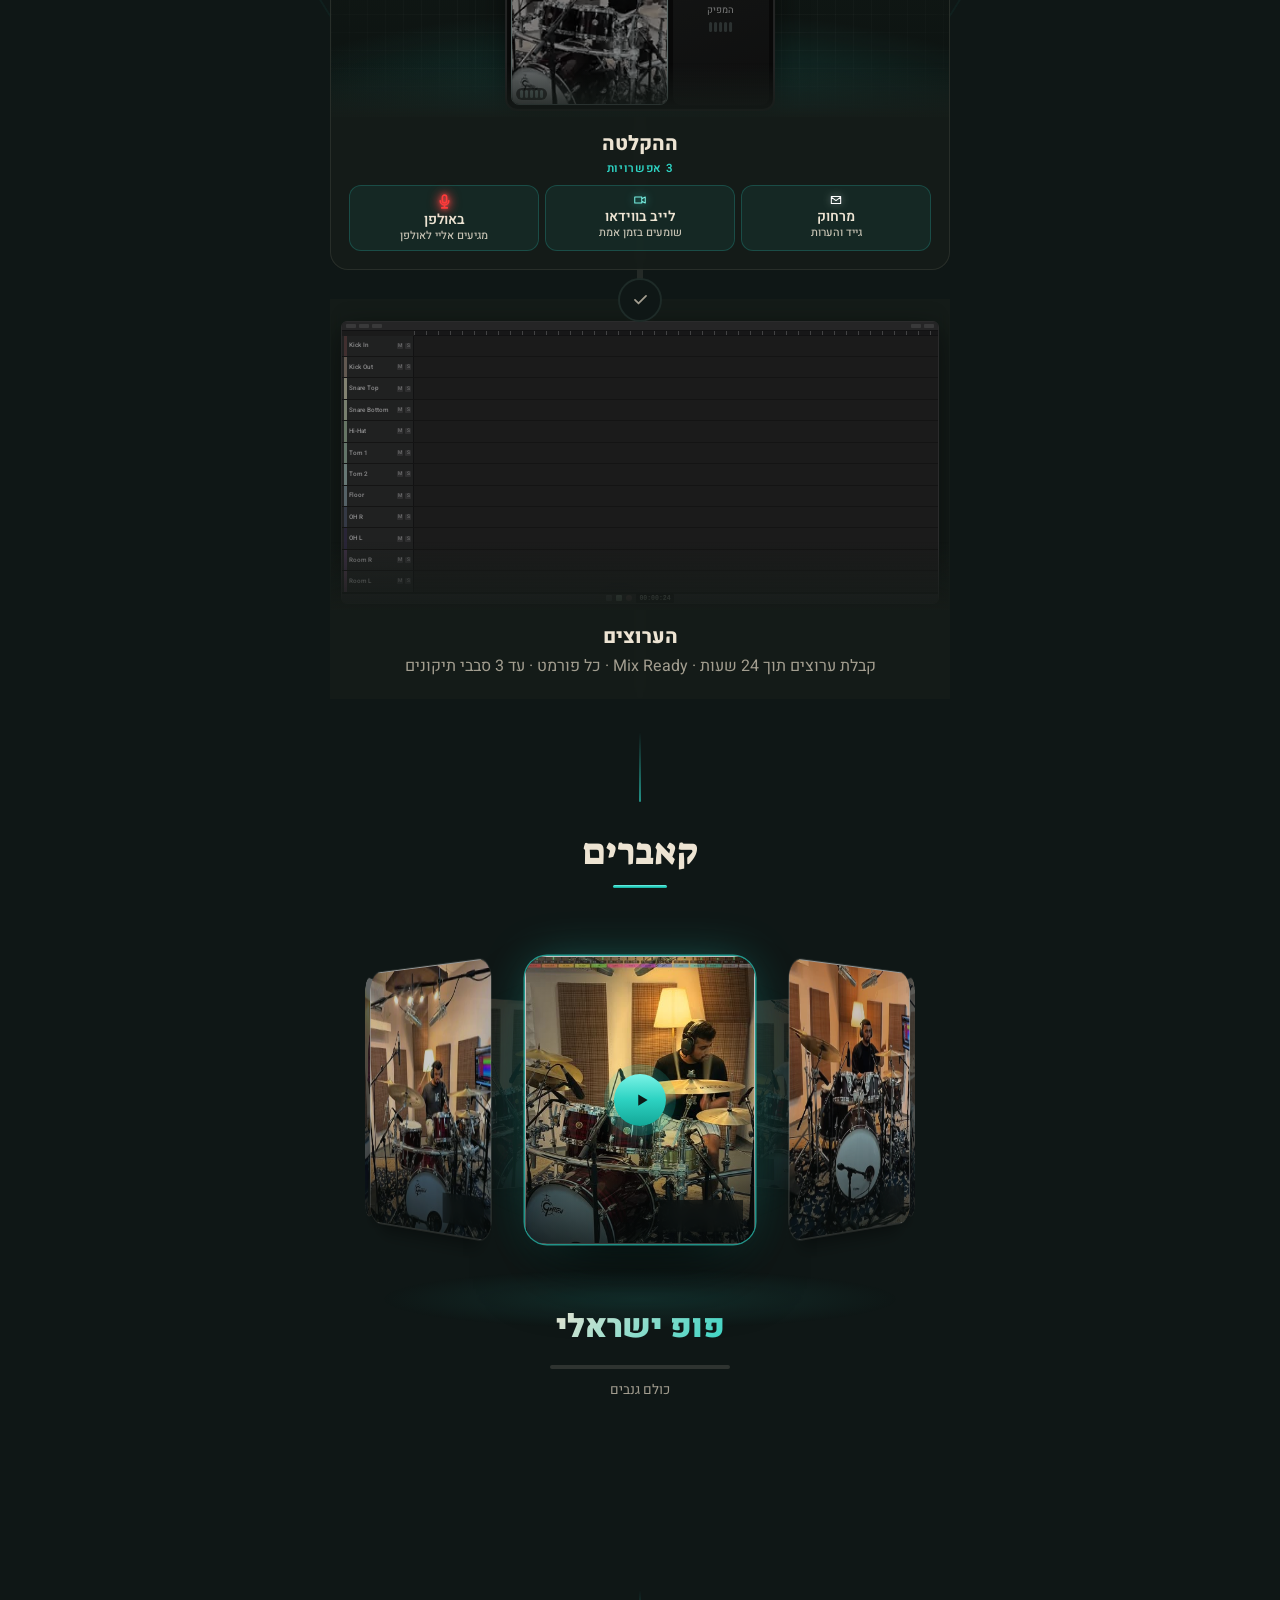
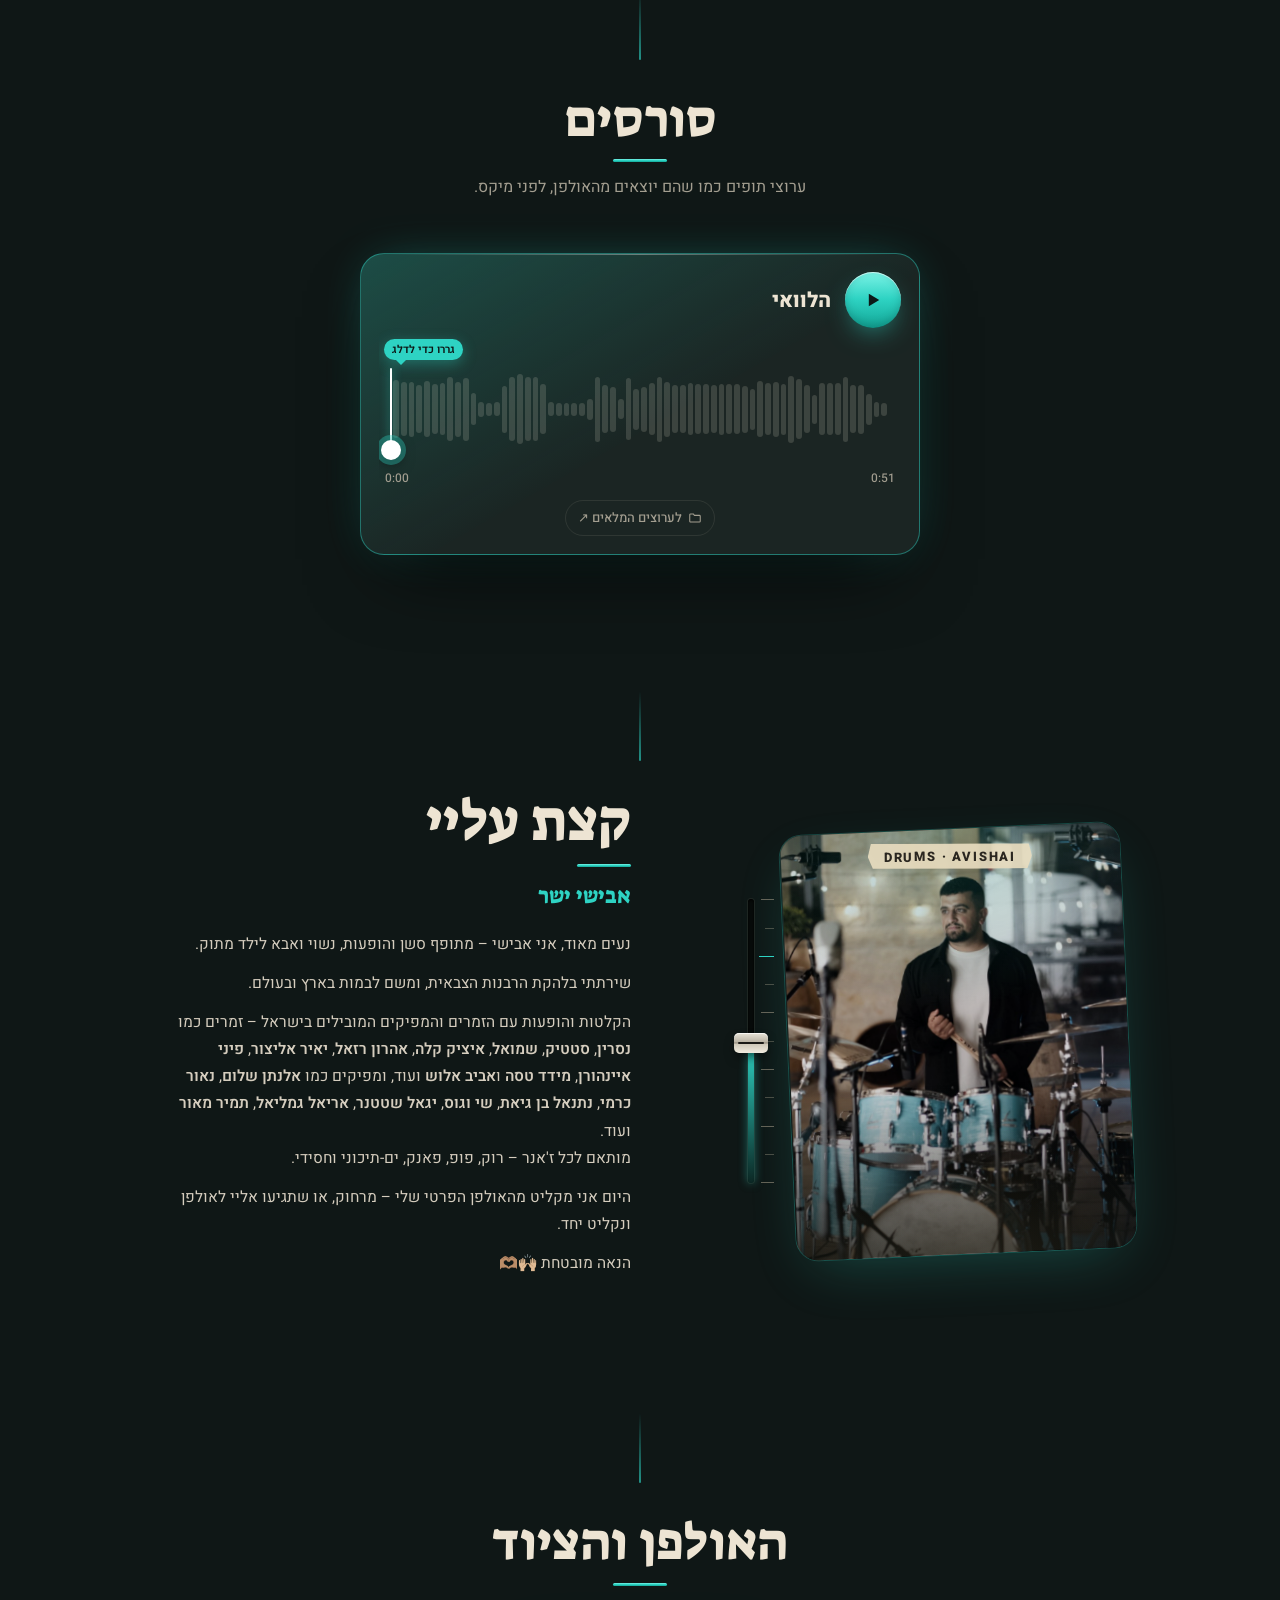
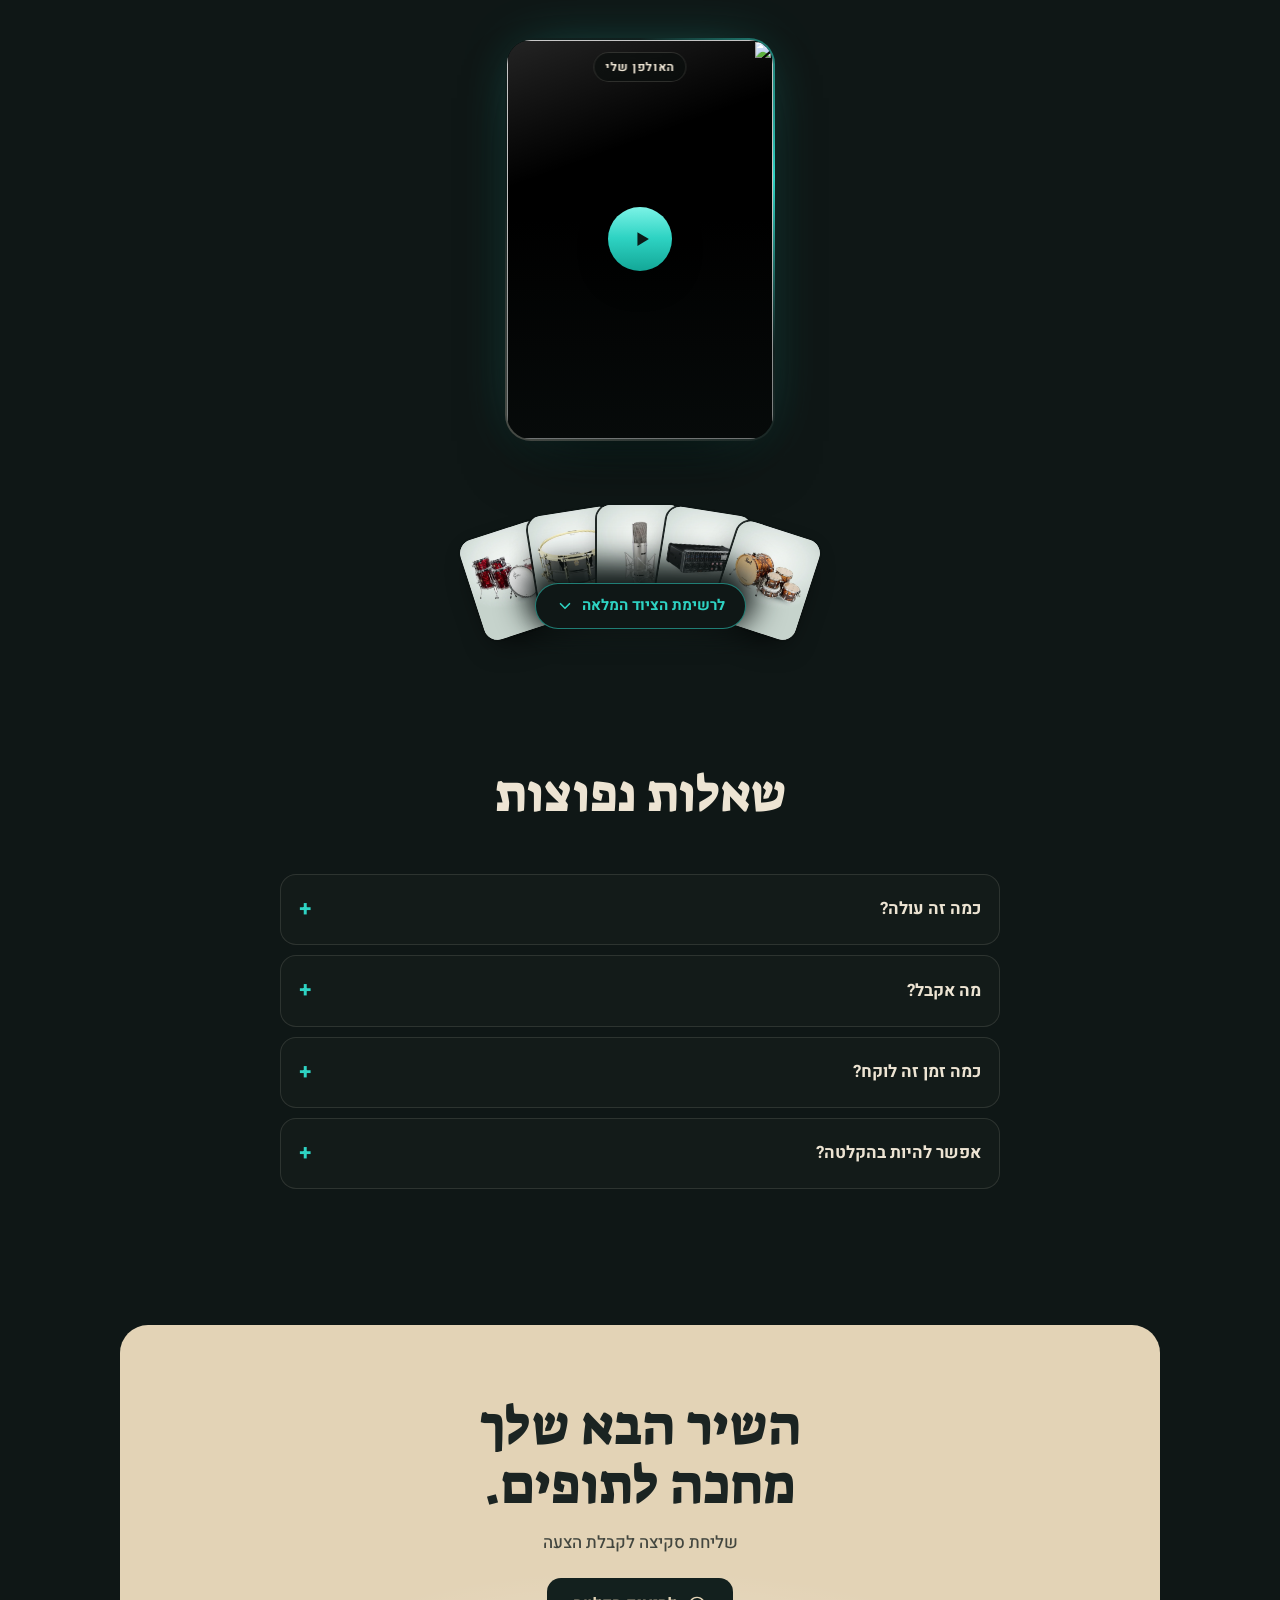
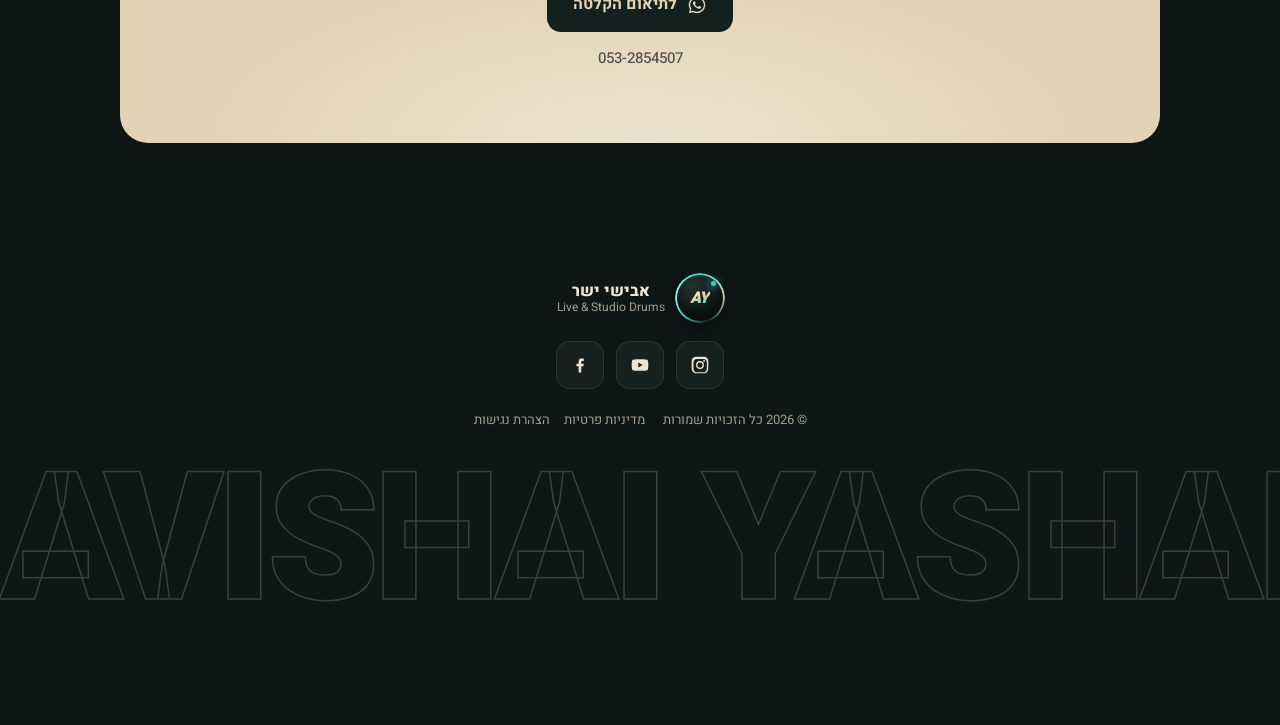
==== commit 6ed3459e: "Production thumbnails served from the site (YouTube as fallback) Co-Authored-By: Claude Opus 5.5 <no" ====
--- a/index.html
+++ b/index.html
@@ -2240,6 +2240,8 @@
     new MutationObserver(ms => ms.forEach(m => { m.removedNodes.forEach(n => { if(n.nodeType === 1){ (n.tagName === "IFRAME" ? [n] : [...(n.querySelectorAll ? n.querySelectorAll("iframe") : [])]).forEach(f => f._out && f._out.remove()); } }); m.addedNodes.forEach(n => { if(n.nodeType !== 1) return; if(n.tagName === "IFRAME") hook(n); else n.querySelectorAll && n.querySelectorAll("iframe").forEach(hook); }); }))
       .observe(document.documentElement, {childList:true, subtree:true}); })();
   const thumbFix = "if(this.naturalWidth<=120){this.remove()}";
+  // local copy first (fast, always there); if missing, YouTube's own thumbnail; if that fails too, the branded tile underneath shows
+  const thumbErr = "if(!this.dataset.yt){this.dataset.yt=1;this.src=this.src.replace(/^.*assets\\/thumbs\\/([\\w-]+)\\.jpg.*$/,'https://i.ytimg.com/vi/$1/hqdefault.jpg')}else{this.remove()}";
 
   /* ---------------- load content (saved in the admin panel) ---------------- */
   async function loadContent(){
@@ -2276,7 +2278,7 @@
     track.innerHTML = list.map((v,i) => { const id = ytId(v.url); return `
       <div class="reel__item" role="button" tabindex="0" data-i="${i}" data-id="${esc(id)}" aria-label="${esc(v.title)}">
         <span class="reel__fb" aria-hidden="true"><i>AY</i></span>
-        <img src="https://i.ytimg.com/vi/${esc(id)}/hqdefault.jpg" alt="" loading="eager" onerror="this.remove()" onload="${thumbFix}">
+        <img src="assets/thumbs/${esc(id)}.jpg" alt="" loading="eager" onerror="${thumbErr}" onload="${thumbFix}">
         <span class="reel__play" aria-hidden="true">${icon('i-play')}</span>
         <span class="reel__info"><b>${esc(v.title)}</b><small>${L("לחצו לצפייה","Tap to watch")}</small></span>
       </div>`; }).join("");
@@ -2347,7 +2349,7 @@
     return `<article class="card" data-reveal>
       <div class="video zoom" data-id="${esc(id)}">
         <span class="video__fb" aria-hidden="true">${esc(v.title)}</span>
-        <img src="https://i.ytimg.com/vi/${esc(id)}/hqdefault.jpg" alt="" loading="lazy" decoding="async" onerror="this.remove()" onload="${thumbFix}">
+        <img src="assets/thumbs/${esc(id)}.jpg" alt="" loading="lazy" decoding="async" onerror="${thumbErr}" onload="${thumbFix}">
         <button type="button" aria-label="${L("נגן","Play")}: ${esc(v.title)}"><span class="play">${icon('i-play')}</span></button>
       </div>
       <div class="card__body">
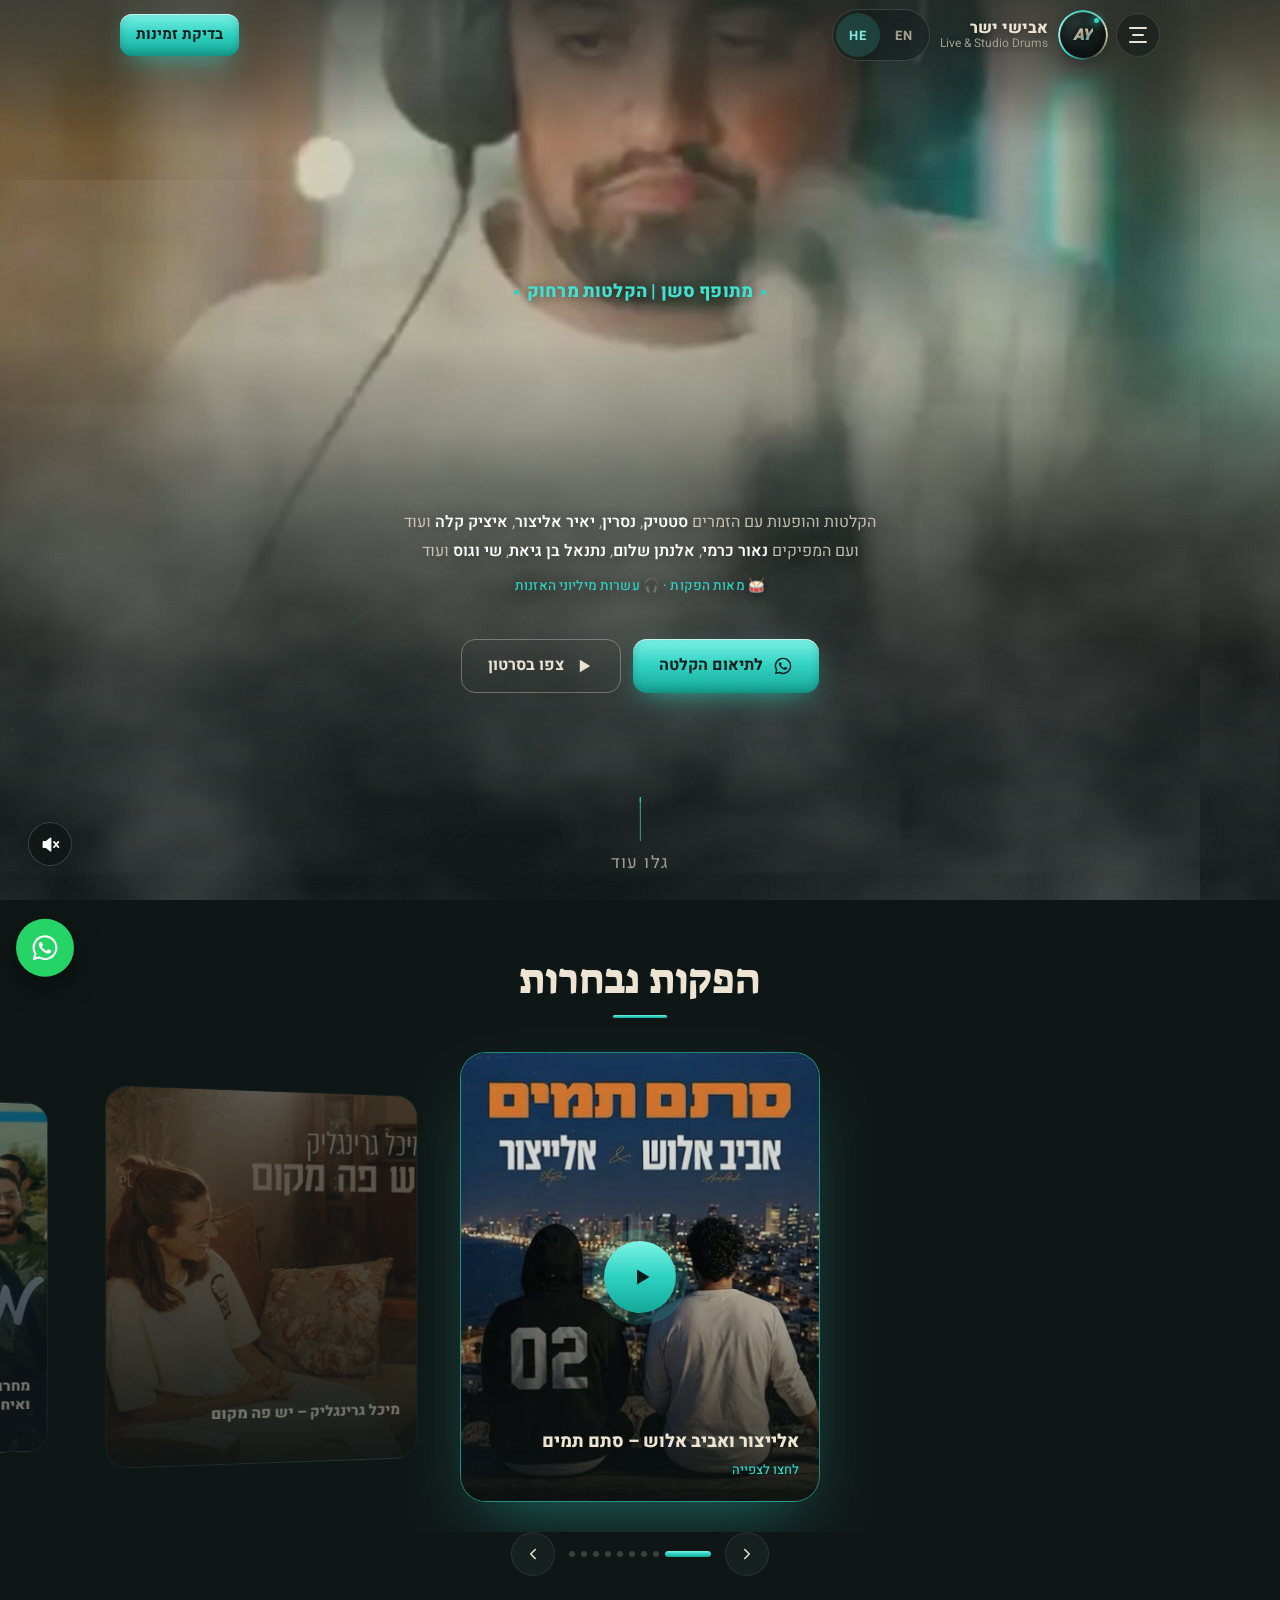
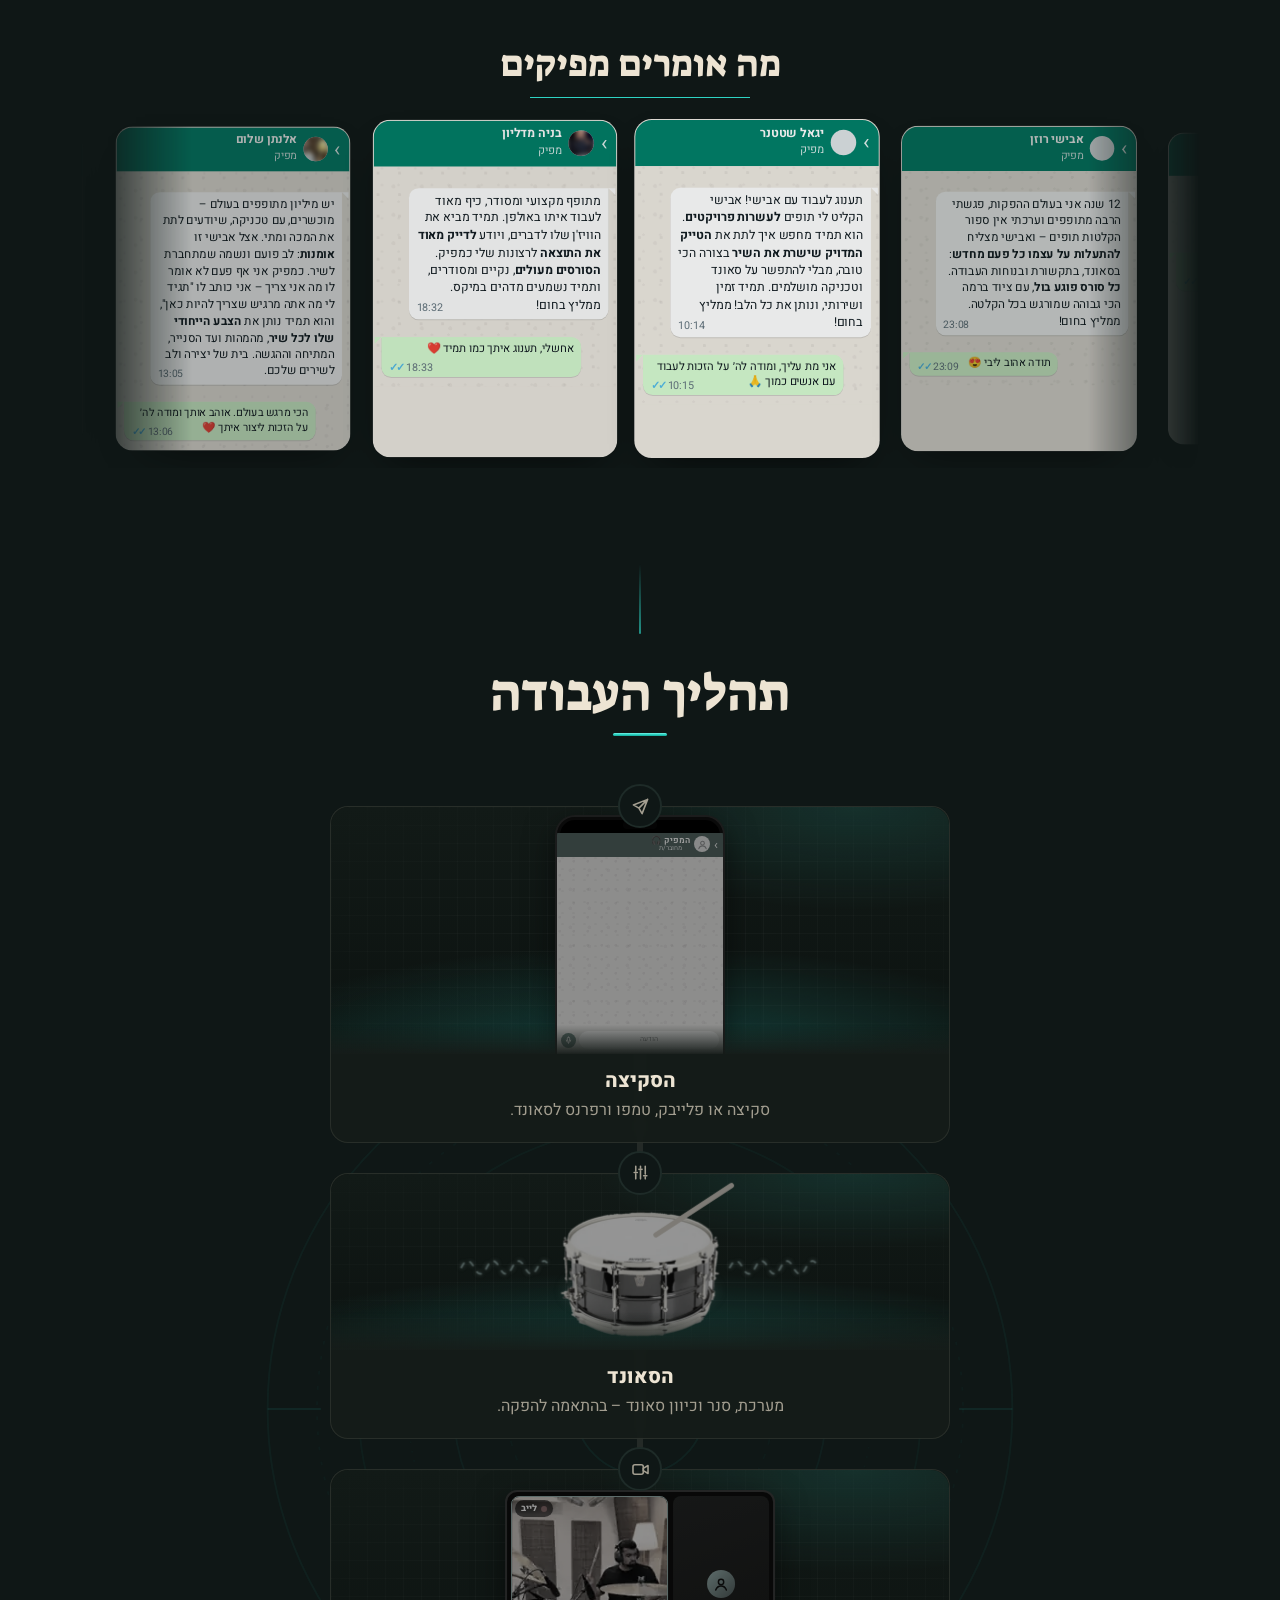
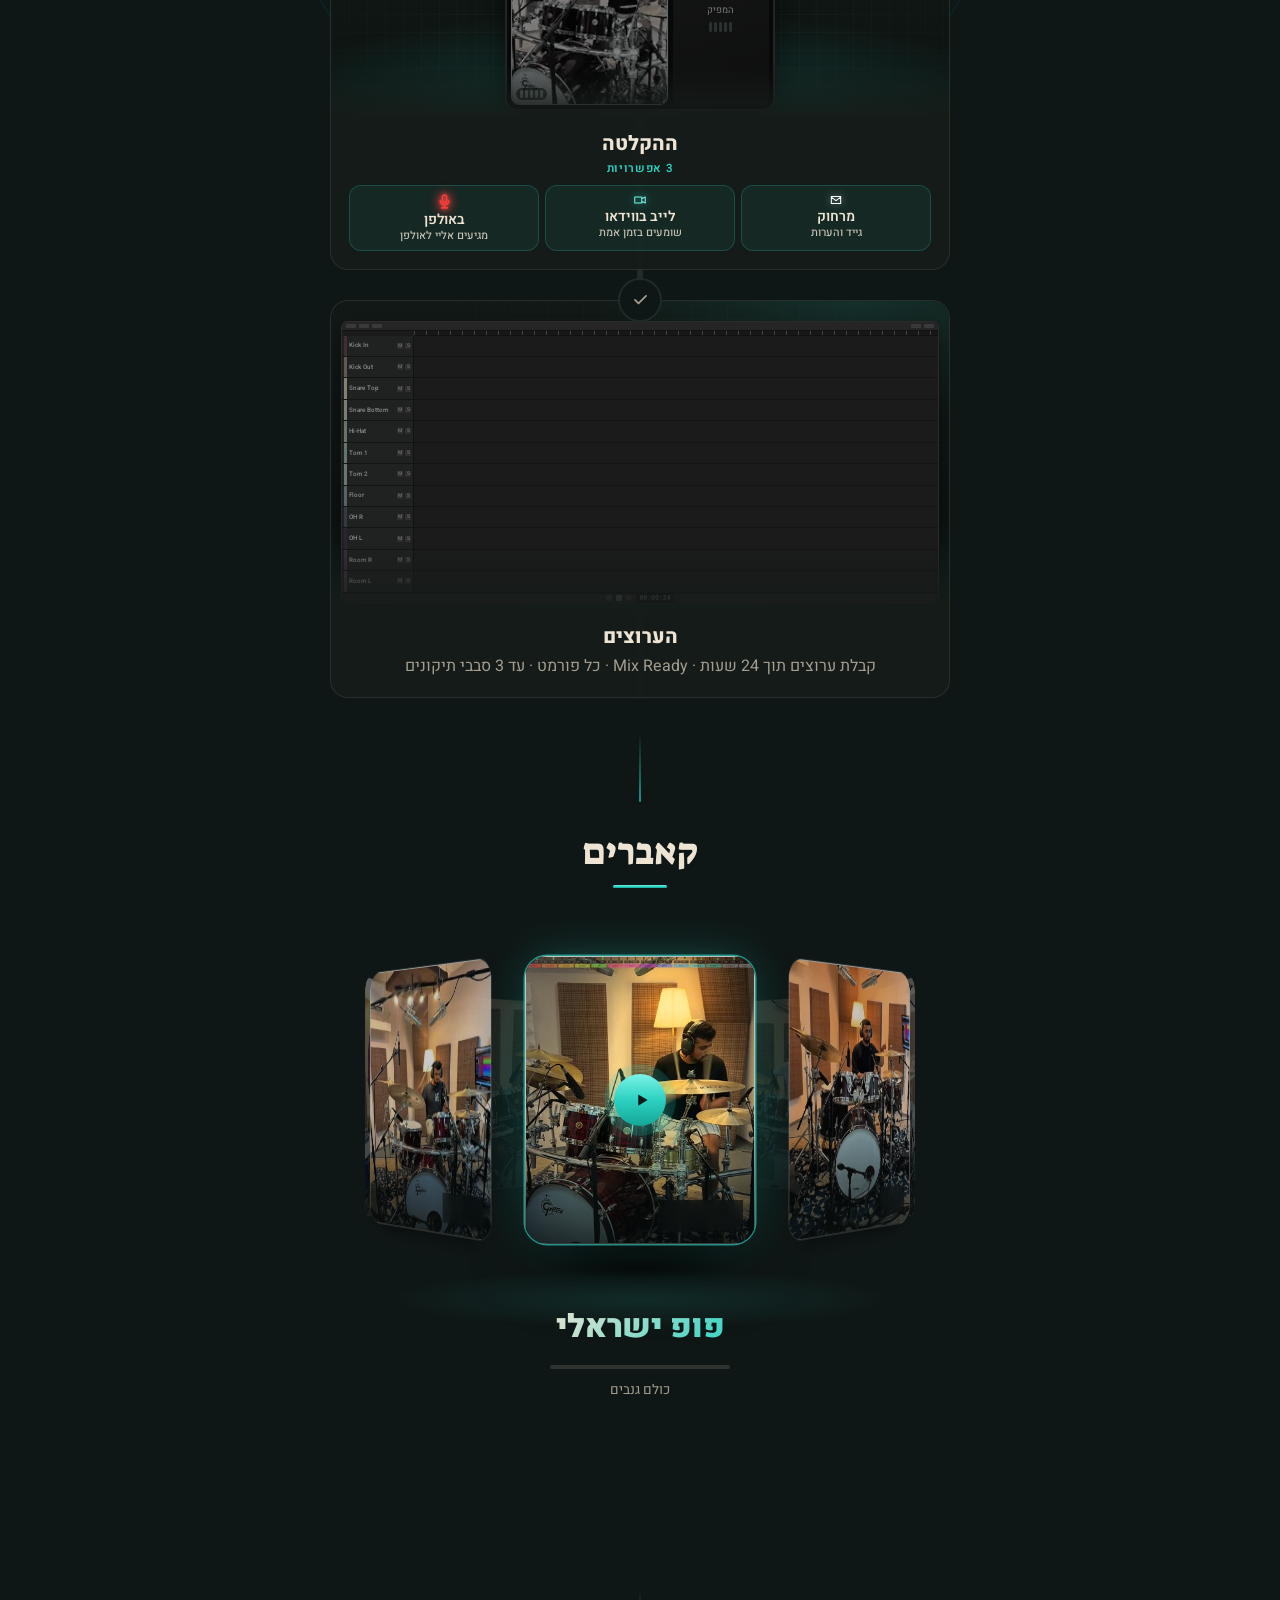
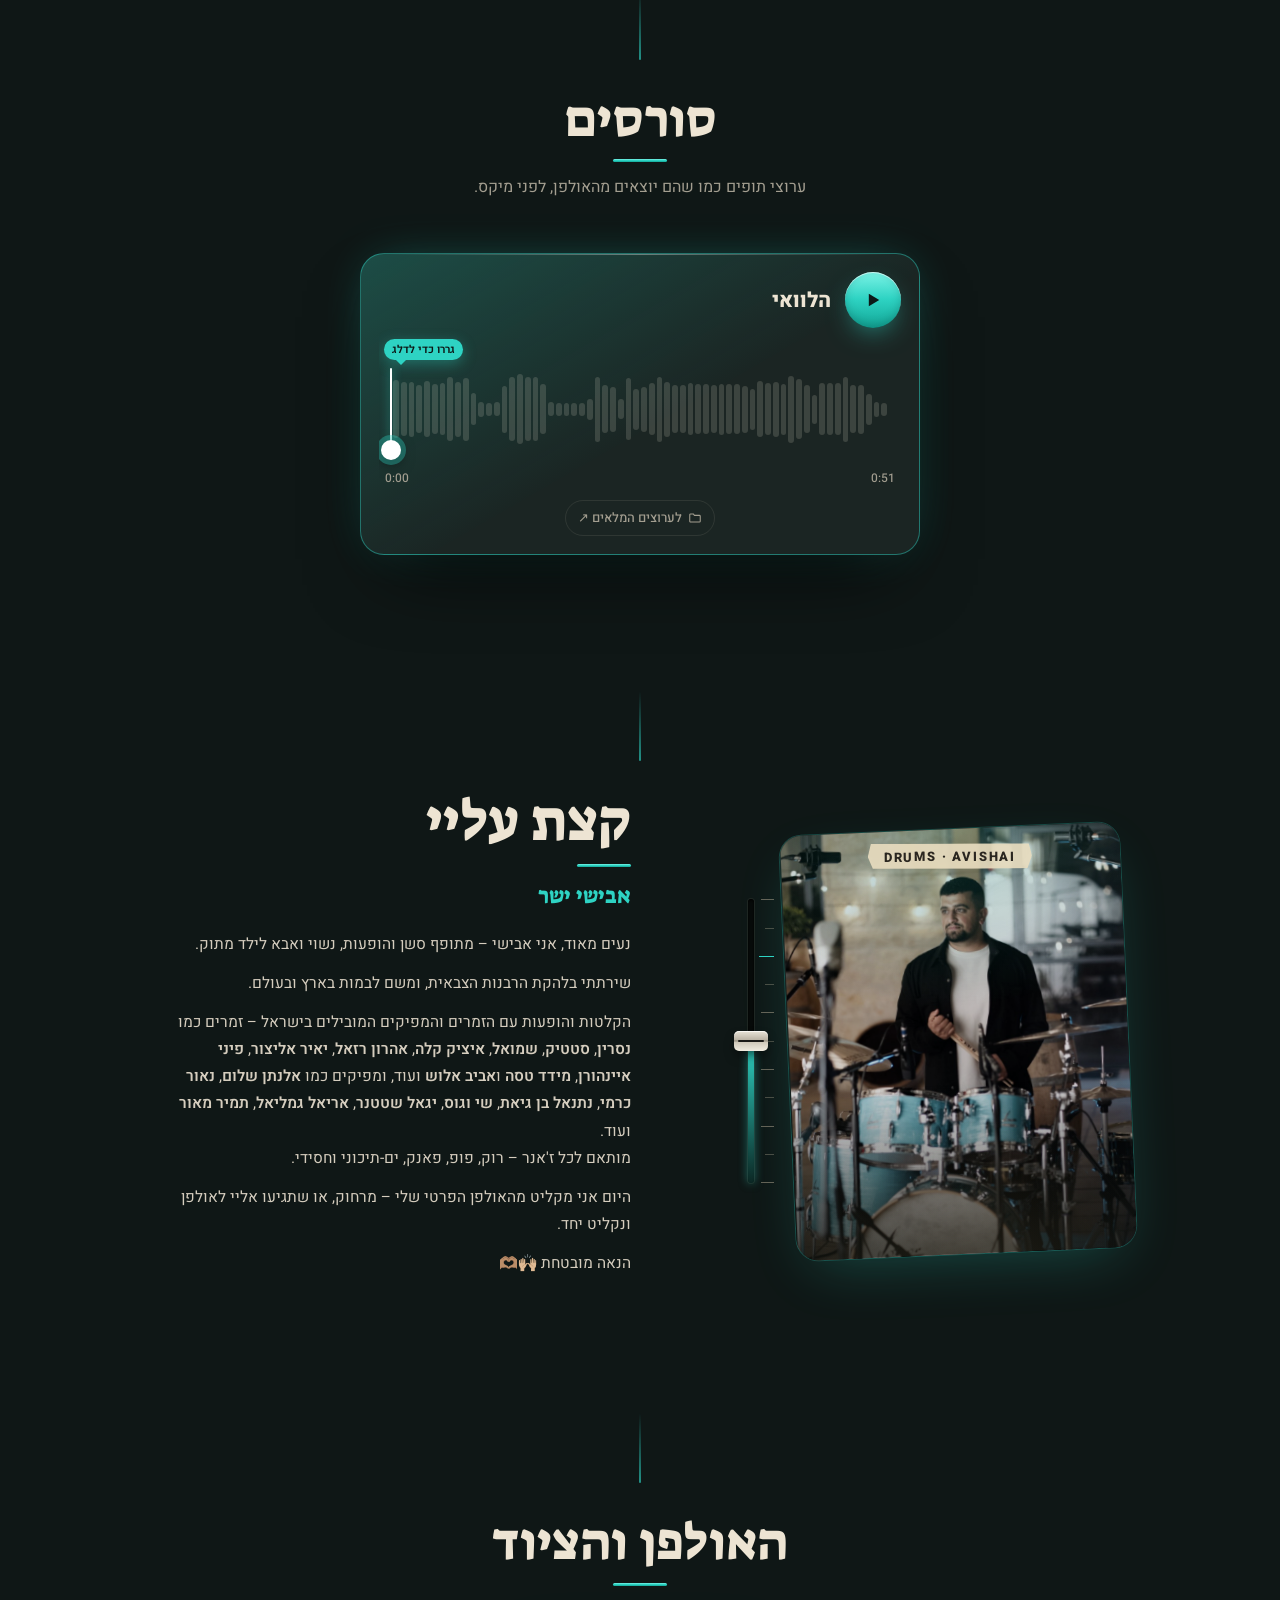
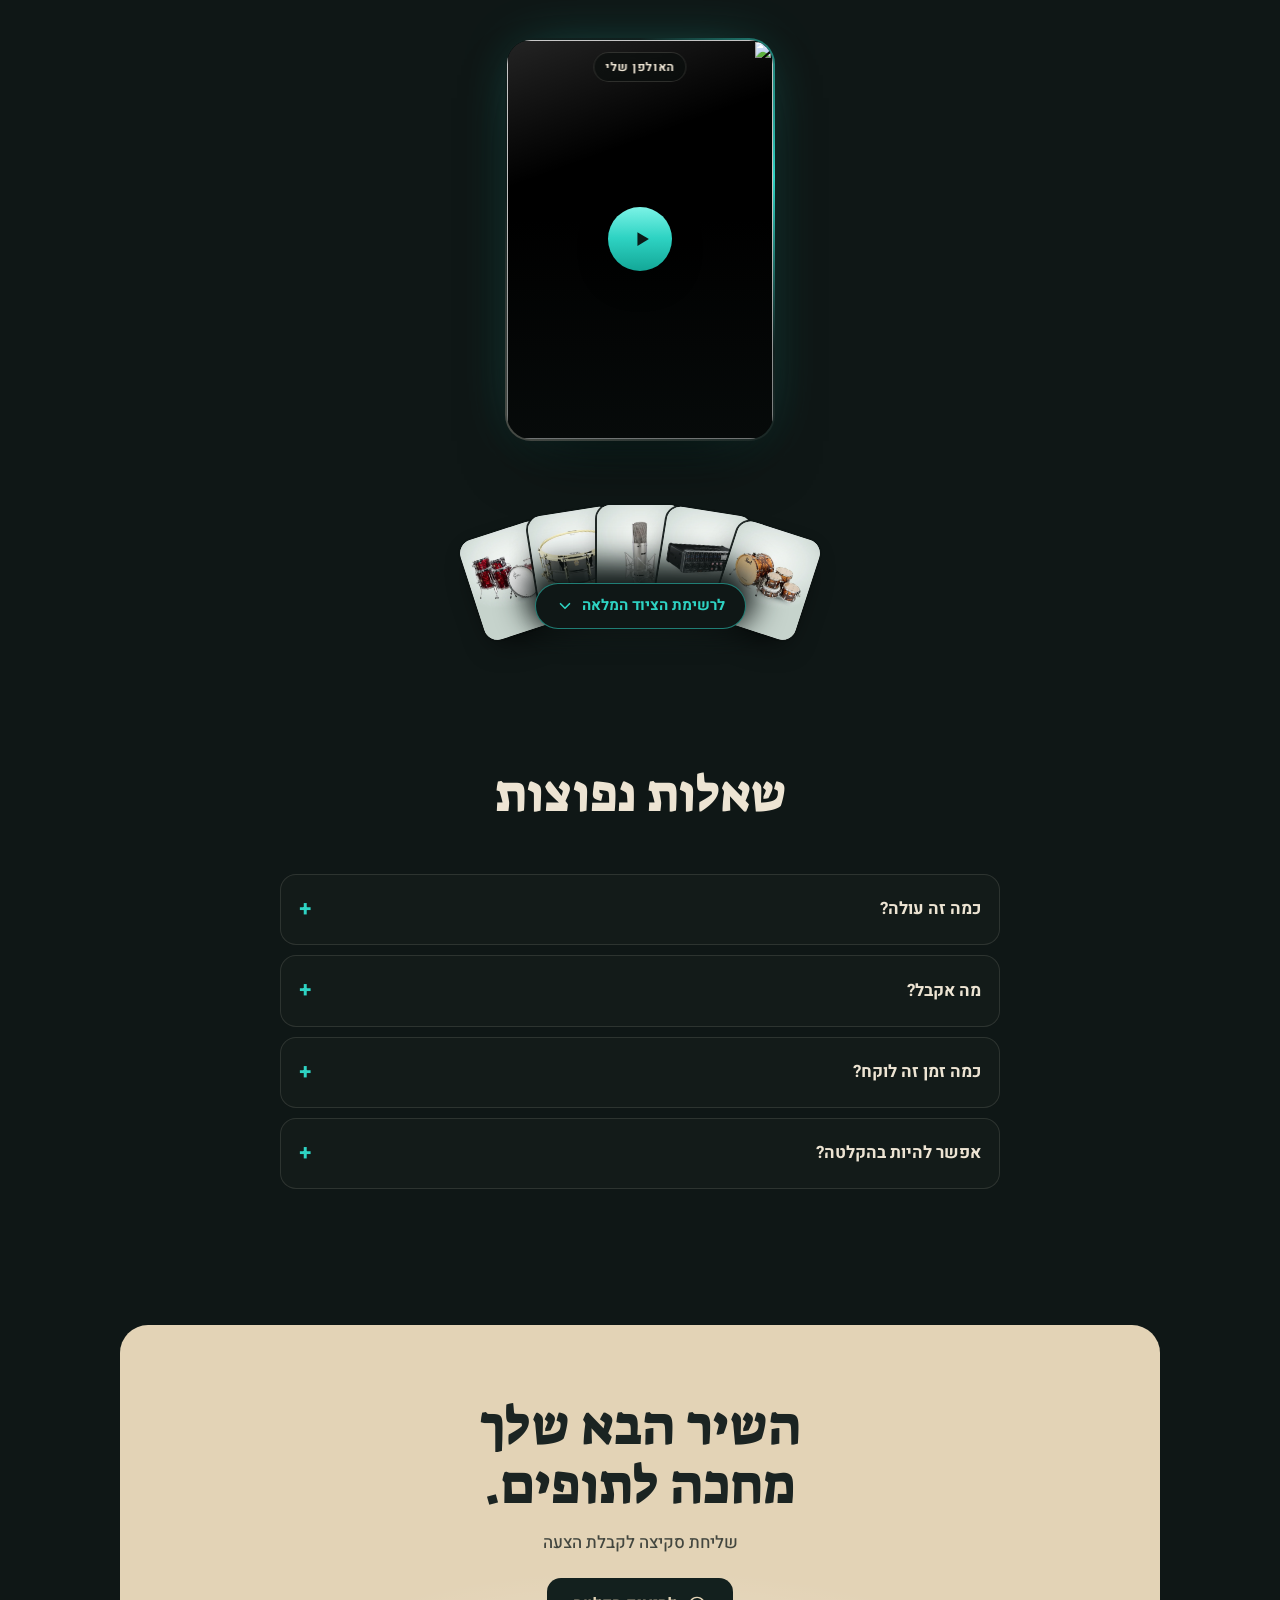
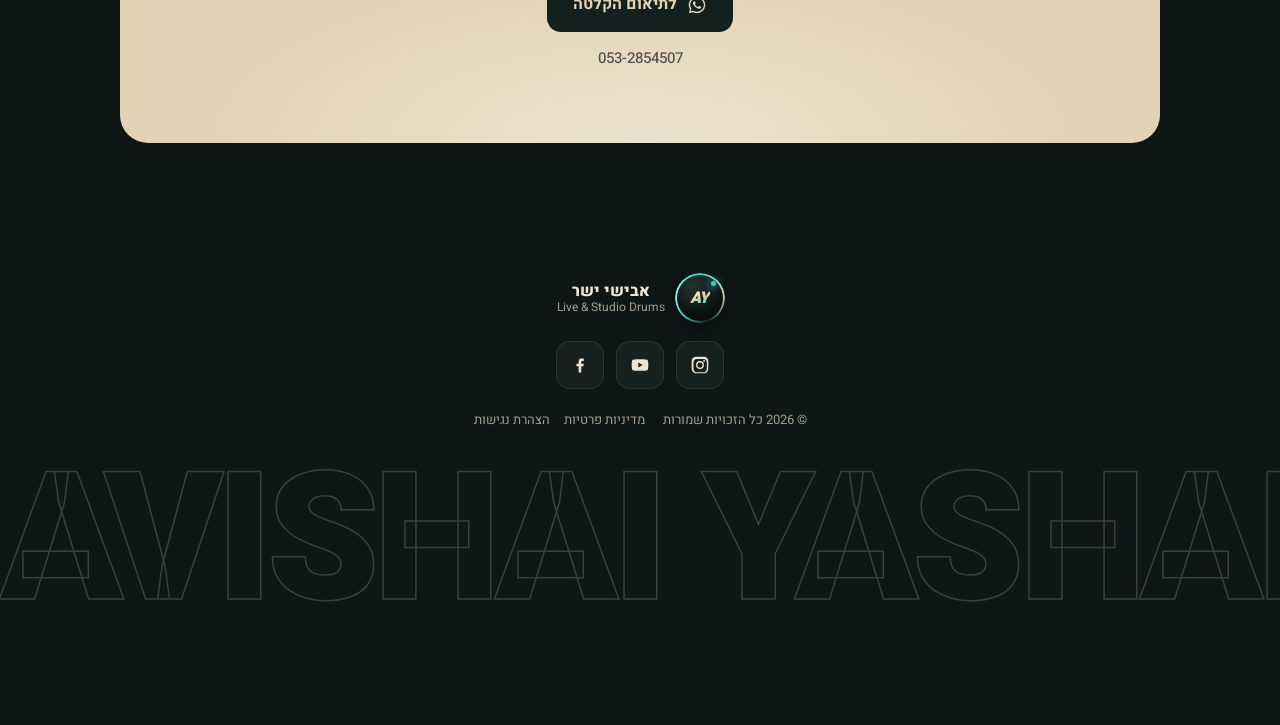
==== commit 8a6ed267: "Stam Tamim: use the public clip (xfSR7pCtSDk) — the first link was private Co-Authored-By: Claude Op" ====
--- a/index.html
+++ b/index.html
@@ -1817,11 +1817,11 @@
   ctaText: "שליחת סקיצה לקבלת הצעה",
 
   order: ["reel", "testimonials", "process", "covers", "sources", "about", "studio", "facts", "productions", "marquee", "faq", "cta"],
-  layoutV: 53,
+  layoutV: 54,
   show: { reel: true, covers: true, about: true, marquee: false, facts: false, process: true, productions: false, sources: true, studio: true, testimonials: true, faq: true, cta: true },
 
   productions: [
-    { url: "https://youtu.be/ruvVNrPsLCI", title: "אלייצור ואביב אלוש – סתם תמים", show: true },
+    { url: "https://youtu.be/xfSR7pCtSDk", title: "אלייצור ואביב אלוש – סתם תמים", show: true },
     { url: "https://youtu.be/mvIhYC6DV9A", title: "מיכל גרינגליק – יש פה מקום", show: true },
     { url: "https://www.youtube.com/watch?v=5eJqw0t3e9c", title: "מחרוזת שירי רבאק | הרבנות הצבאית ואיחוד הלהקות", show: true },
     { url: "https://youtu.be/qV9VPSyfSVI", title: "אביה שרמן – הכל לטובה", show: true },
@@ -2091,7 +2091,7 @@
     d.testimonials = t; d.layoutV = 51;
   }
   if (saved && (saved.layoutV || 0) < 52) { // new first production (Avishai asked)
-    const pr = Array.isArray(d.productions) ? d.productions.filter(p => !String(p && p.url || "").includes("ruvVNrPsLCI")) : [];
+    const pr = Array.isArray(d.productions) ? d.productions.filter(p => !String(p && p.url || "").includes("xfSR7pCtSDk")) : [];
     pr.unshift({...window.SITE_DEFAULTS.productions[0]}); d.productions = pr; d.layoutV = 52;
   }
   if (saved && (saved.layoutV || 0) < 53) { // testimonial: אלנתן שלום, second (right after Nitzan)
@@ -2100,6 +2100,7 @@
     const i = t.findIndex(x => x && x.name === "ניצן אלון"); t.splice(i >= 0 ? i + 1 : 0, 0, n);
     d.testimonials = t; d.layoutV = 53;
   }
+  if (saved && (saved.layoutV || 0) < 54) { (d.productions || []).forEach(p => { if (p && /ruvVNrPsLCI/.test(p.url || "")) p.url = "https://youtu.be/xfSR7pCtSDk"; }); d.layoutV = 54; } // Stam Tamim: the public clip (the first link was private)
   return d;
 };
 
@@ -2161,7 +2162,7 @@
     names: { "הלוואי":"Halevai", "פראמפים":"Preamps", "אלנתן שלום":"Elnatan Shalom", "זירה ריקה":"Zira Reika", "ישי וייס":"Ishai Weiss", "יוני":"Yoni", "איציק סוויסה":"Itzik Swisa", "בניה מדליון":"Benaya Medalion", "יגאל שטטנר":"Yigal Shtetner", "אבישי רוזן":"Avishai Rozen", "טוהר אוחיון":"Tohar Ohayon", "ניצן אלון":"Nitzan Alon", "מפיקה":"Producer", "נתן שלום":"Natan Shalom", "אבישי רוזן":"Avishai Rozen", "מפיק":"Producer" },
     replies: { "ניצן אלון": "Thank you, dear Nitzan — always a joy working together 🙌🏼", "בניה מדליון": "Brother, a pleasure with you as always ❤️", "אבישי רוזן": "Thanks, my dear 😍", "טוהר אוחיון": "Brother, you're simply a genius — a pleasure 🫶🏽", "אלנתן שלום": "The most moving thing in the world. Love you, and thankful to God for the privilege of creating with you ❤️", "יגאל שטטנר": "Love you, man — and thankful to God for the privilege of working with people like you 🙏" },
     quotes: { "אלנתן שלום": "There are a million drummers in the world — talented, with technique, who know which hit to play and when. With Avishai it's *an art*: a beating heart and a soul that connects to the song. As a producer I never tell him what I need — I write to him \"tell me what you feel should be here\", and he always brings *his own unique color to every song*, from the essence down to the snare, the tuning and the delivery. A creative home and a heart for your songs.", "טוהר אוחיון": "Dear brother, what a beast you are! *Insane sound* — it came out amazing. Super talented ❤️", "אבישי רוזן": "12 years in the production world, I've met many drummers and edited countless drum recordings — and Avishai *outdoes himself every single time*: in sound, communication and ease of work. *Every stem hits the spot*, with top-level gear you can hear in every recording. Highly recommended!", "יגאל שטטנר": "A pleasure working with Avishai! He has recorded drums for me on *dozens of projects*. He always looks for *the exact take that serves the song* best, without compromising on sound or technique. Always available, easy to work with, and gives it his whole heart. Highly recommended!", "בניה מדליון": "A professional, organized drummer — a real pleasure to work with in the studio. He always brings his own vision to the song and knows how to *nail the result* to exactly what I want as a producer. *The stems are excellent* — clean, organized, and they always sound great in the mix. Highly recommended!", "ניצן אלון": "Avishai is a professional, precise and fast drummer, with *a great sound and clean stems*. Working with him remotely is easy and efficient — he sends a first take, takes your notes and fine-tunes the part to exactly what the production needs. As a producer, getting top-level drums without being at the session saves me so much time, with zero compromise on quality. And beyond that, he's a sensitive, sweet person who's always a pleasure to work with ❤️", "איציק סוויסה": "I've had the privilege of working with Avishai on several original projects I produced, and it's always a pleasure — fun, professional and precise. Avishai brings himself and *exactly the right color to every song*, from choosing the right snare to the one hit that puts the heart into the track.", "יוני": "I've recorded quite a few sessions with Avishai — in person and remotely, single and double sessions. With him you get a great vibe, real dedication, attention to detail and someone who truly listens — plus *the best stems you can get*. Never once disappointed. You're in good hands 🥁", "ישי וייס": "When I produce a song and look for musicians, I look for people who play from the heart — and that's exactly who Avishai is. *An incredible drummer* with world-class playing and recordings, and he brings an emotion to a song that words can't quite describe. I recommend him wholeheartedly ❤️" },
-    titles: { "1QuNAhONztA": "Nishmecha Band — Shabbat Medley", "ogfbC9pYXsQ": "Purim Medley | IDF Military Rabbinate Band", "qV9VPSyfSVI": "Aviya Sherman — Hakol Letova", "XopiF8ylTAo": "The Jamshid Sisters — Bo Nihye Shemesh", "5eJqw0t3e9c": "Rabak Medley | IDF Military Rabbinate Band", "1ui0jm29em4": "Avishai Rozen — Chamesh Dakot", "ruvVNrPsLCI": "Elitzur & Aviv Alush — Stam Tamim", "mvIhYC6DV9A": "Michal Gringlick — Yesh Po Makom", "i3dohlGVZD4": "Mia Mashraki — Nishar Rak Ga'agua" }
+    titles: { "1QuNAhONztA": "Nishmecha Band — Shabbat Medley", "ogfbC9pYXsQ": "Purim Medley | IDF Military Rabbinate Band", "qV9VPSyfSVI": "Aviya Sherman — Hakol Letova", "XopiF8ylTAo": "The Jamshid Sisters — Bo Nihye Shemesh", "5eJqw0t3e9c": "Rabak Medley | IDF Military Rabbinate Band", "1ui0jm29em4": "Avishai Rozen — Chamesh Dakot", "xfSR7pCtSDk": "Elitzur & Aviv Alush — Stam Tamim", "mvIhYC6DV9A": "Michal Gringlick — Yesh Po Makom", "i3dohlGVZD4": "Mia Mashraki — Nishar Rak Ga'agua" }
   };
   const toEN = S => { if(!EN) return S; const T = EN_TEXT, tr = (m, v) => (m[String(v || "").trim()] || v);
     ["eyebrow","title","lead","trust","credits","waMessage","aboutTitle","aboutText","studioTitle","hProcess","hProductions","hCovers","pCovers","hSources","pSources","hStudio","studioHl","hTestimonials","ctaTitle","ctaText"].forEach(k => { S[k] = T[k]; });
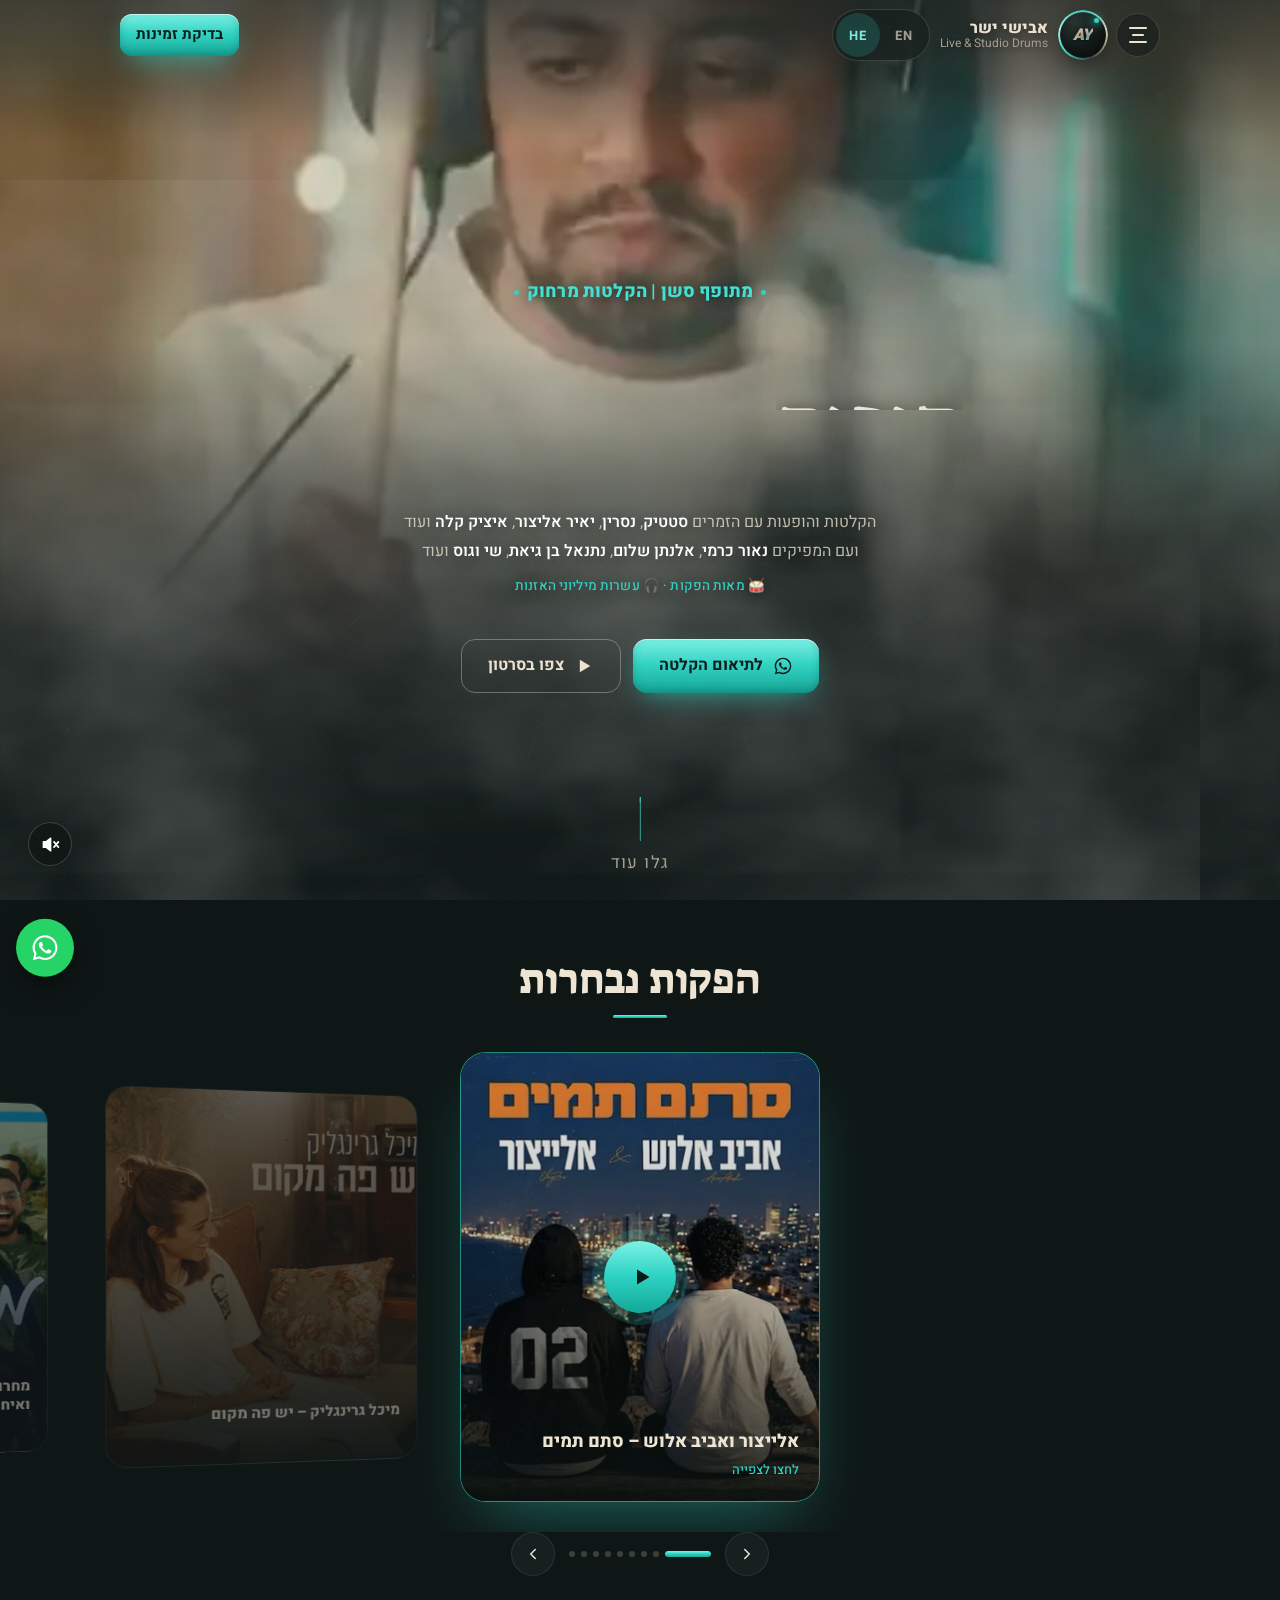
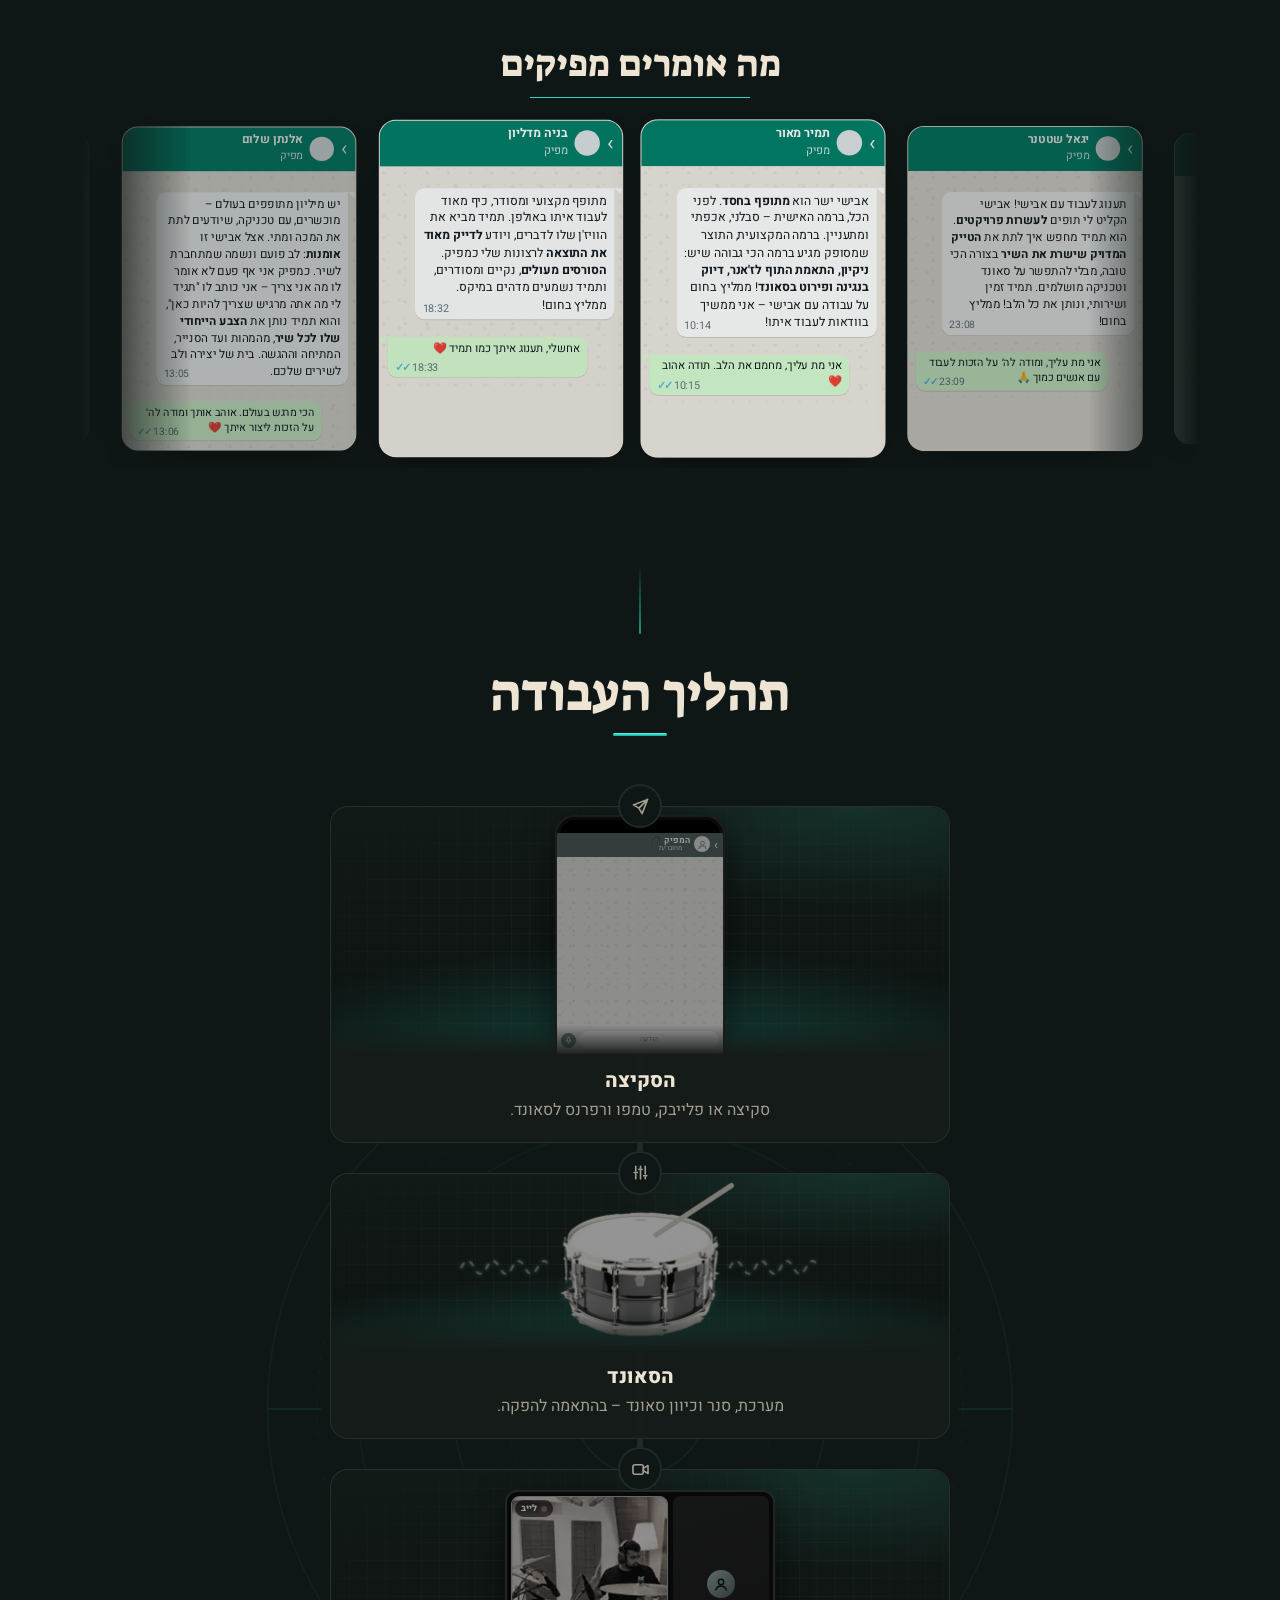
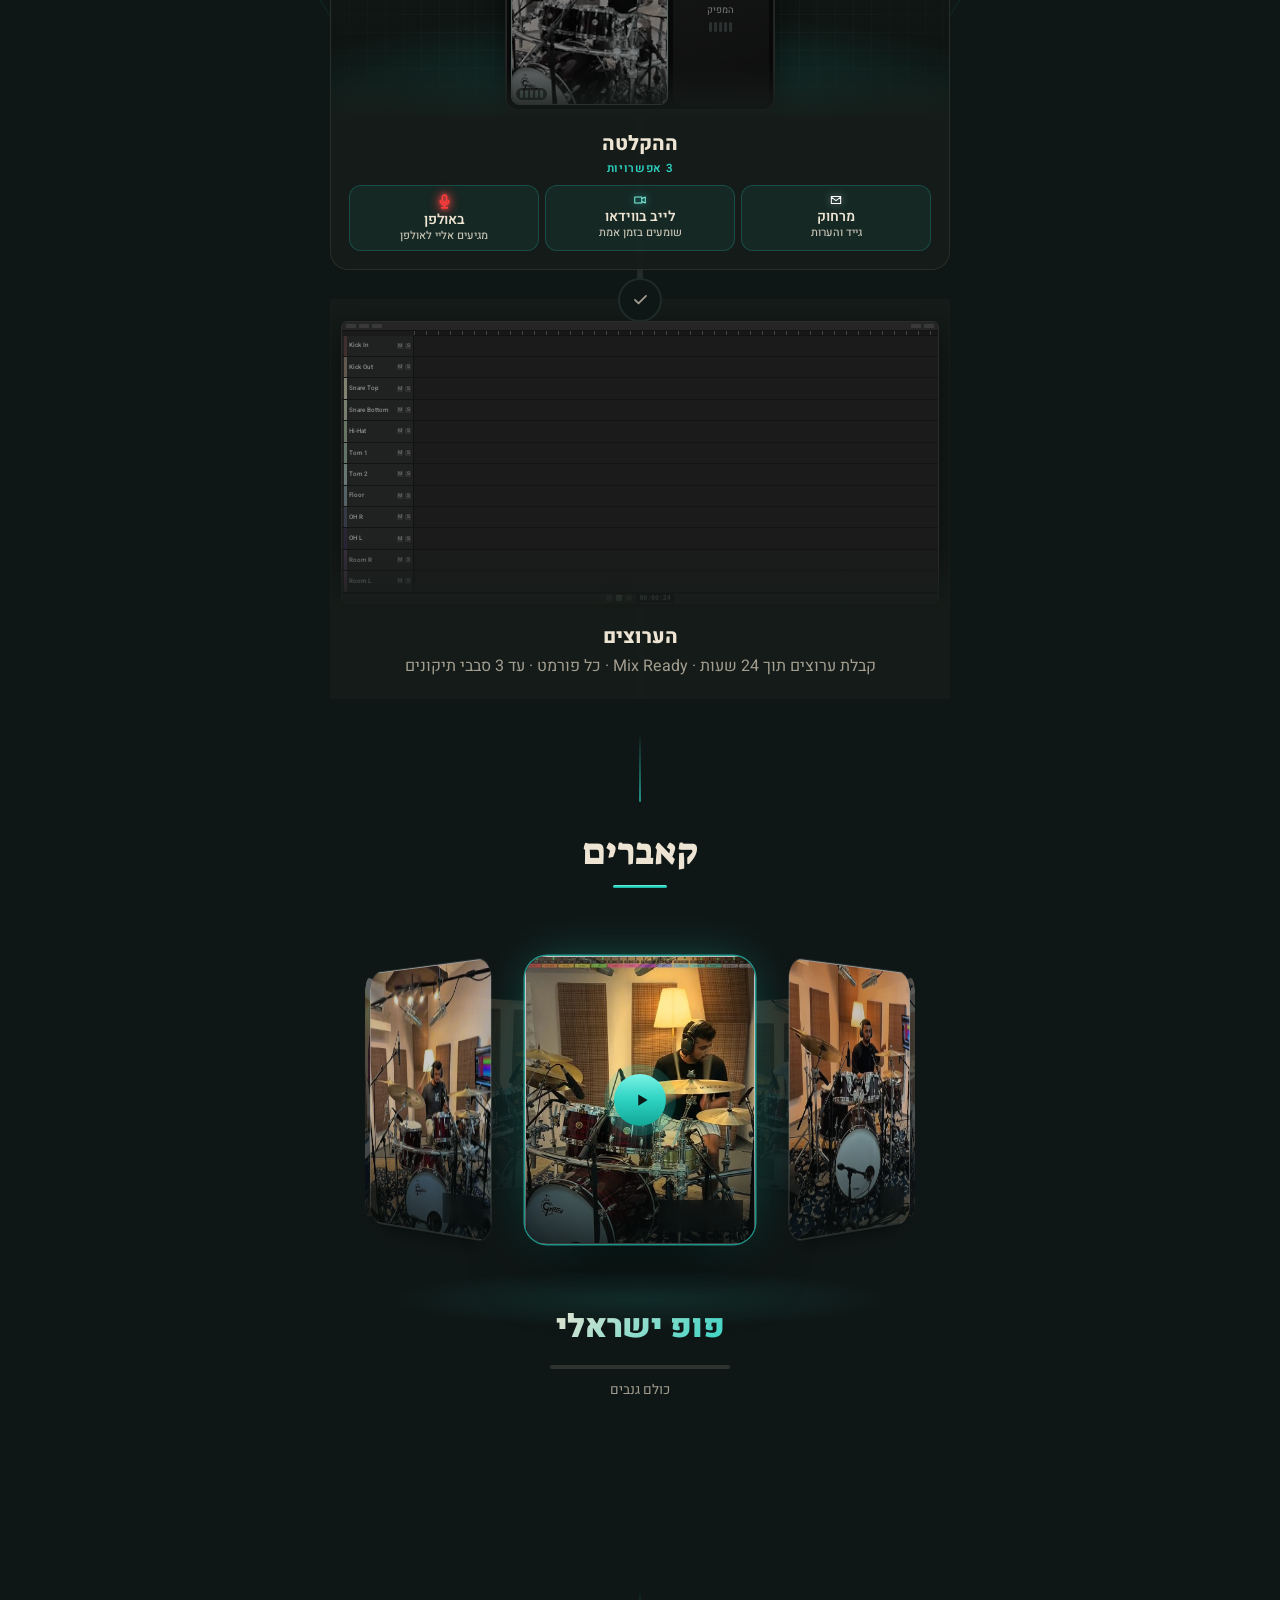
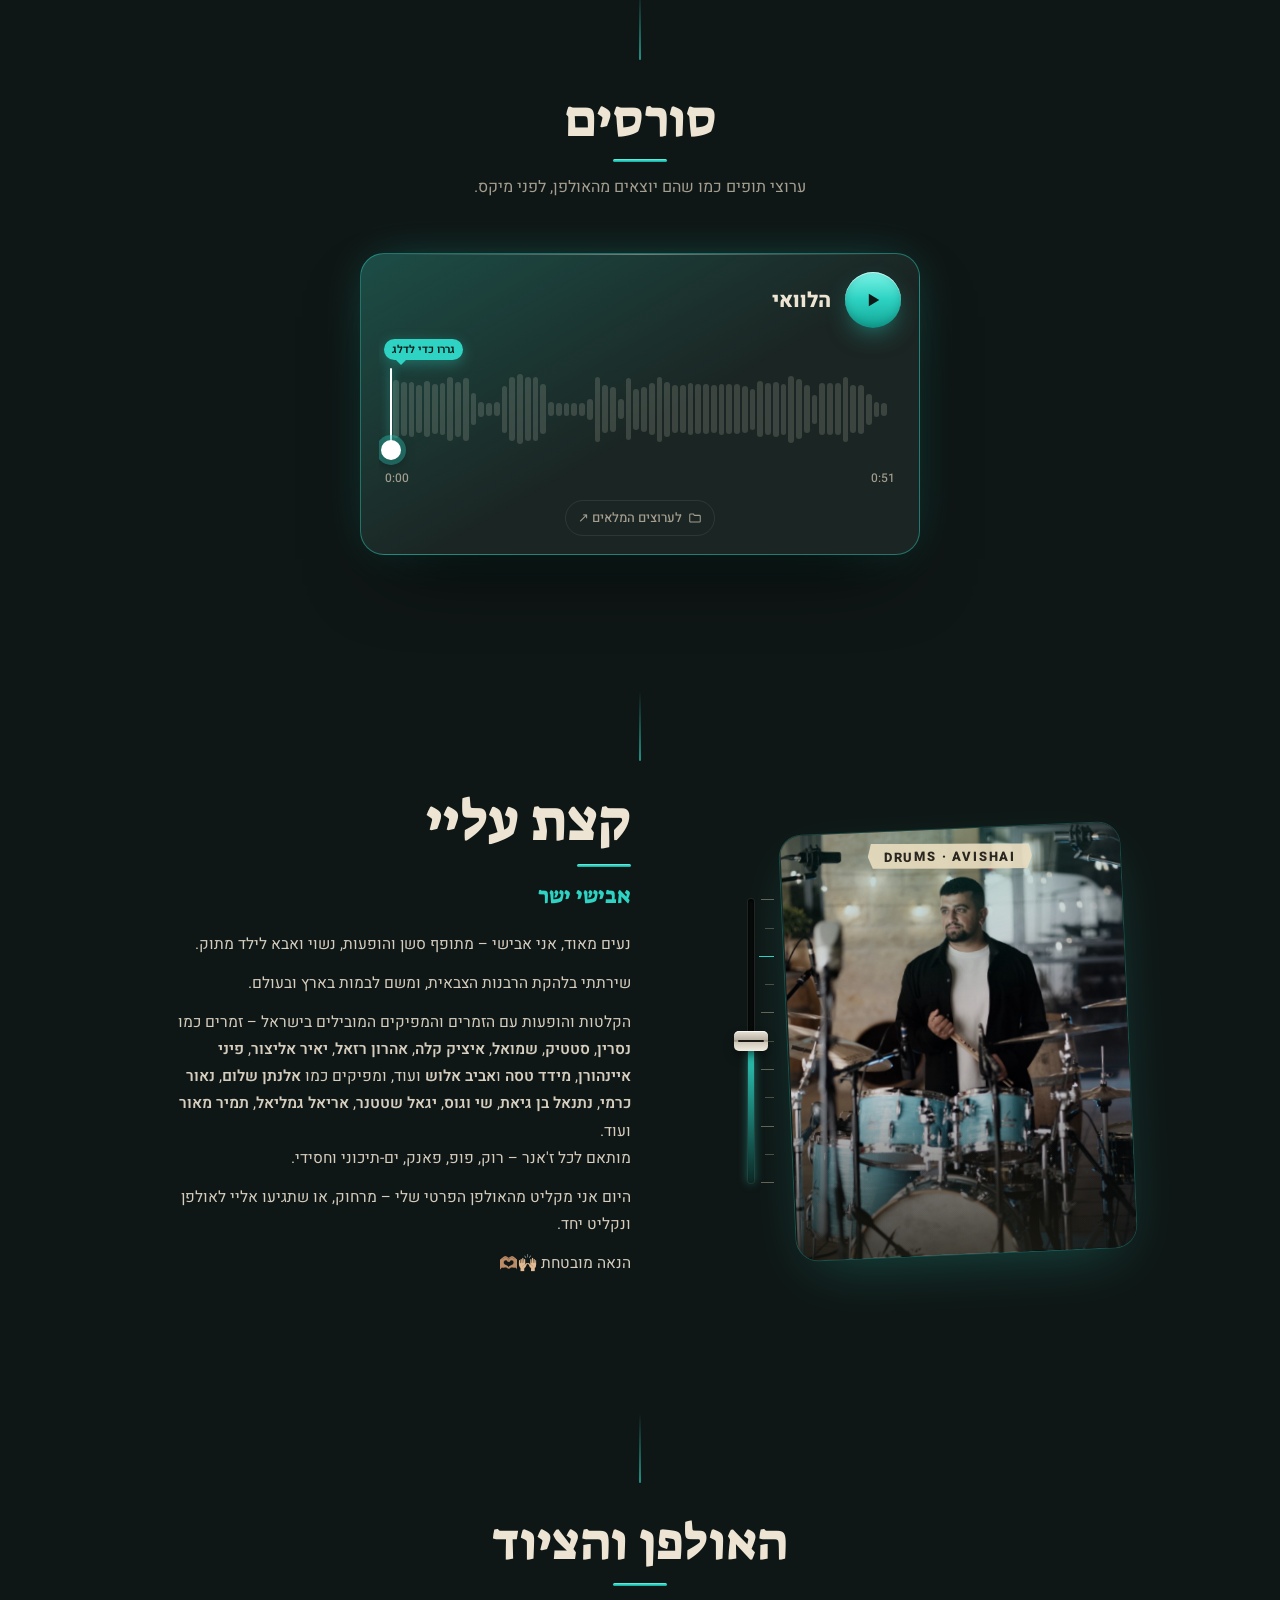
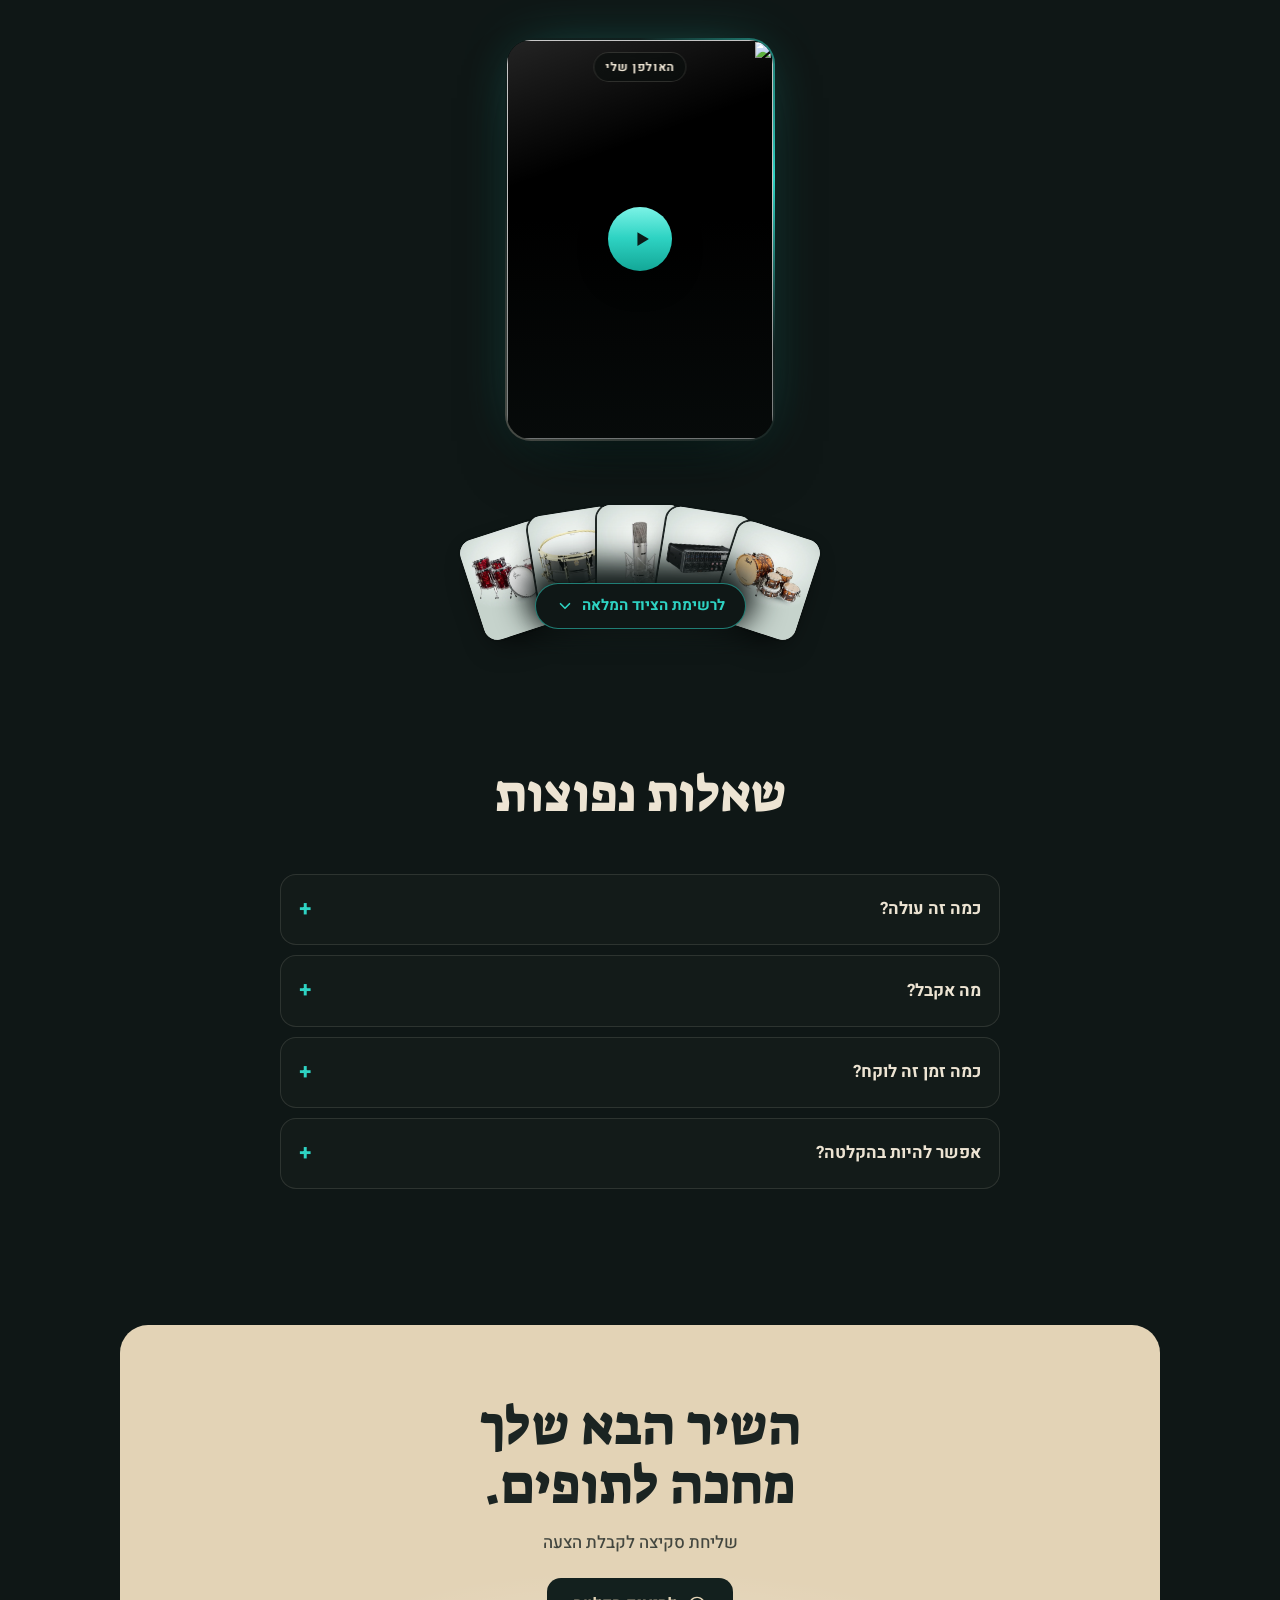
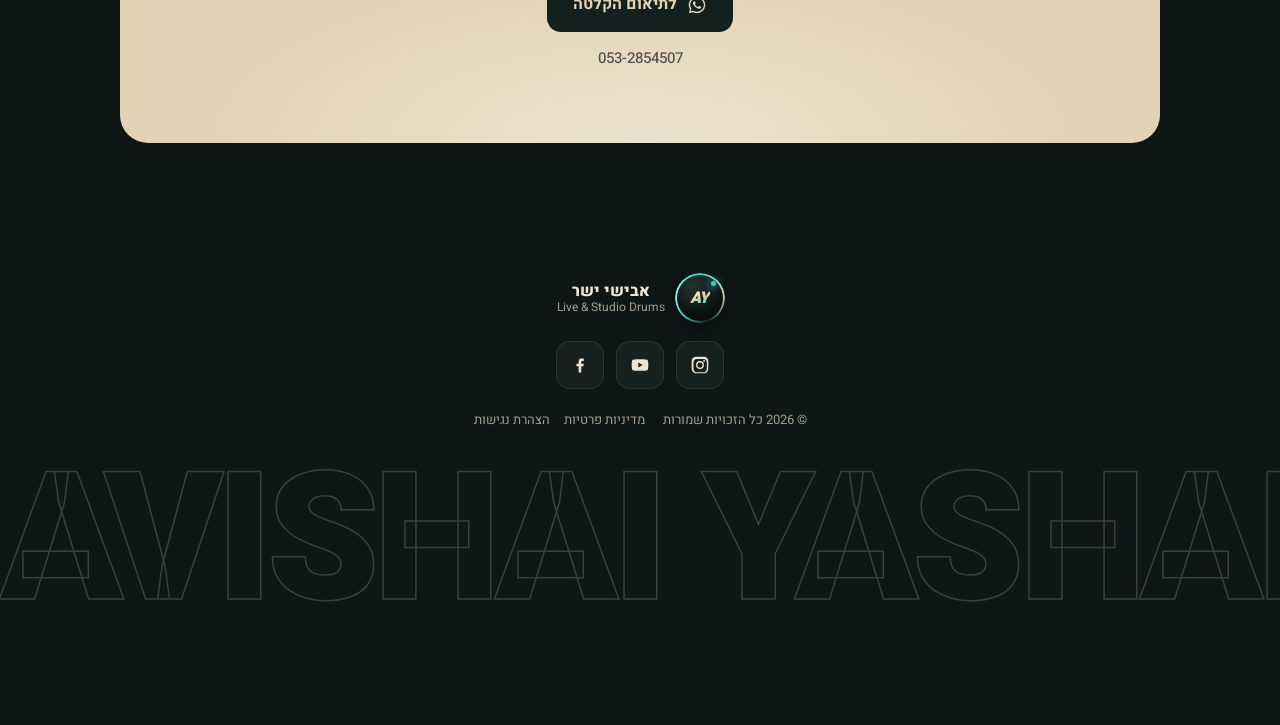
==== commit 2d7177b2: "Testimonial: תמיר מאור (fourth), with Avishai's reply Co-Authored-By: Claude Opus 5.5 <noreply@anthr" ====
--- a/index.html
+++ b/index.html
@@ -1817,7 +1817,7 @@
   ctaText: "שליחת סקיצה לקבלת הצעה",
 
   order: ["reel", "testimonials", "process", "covers", "sources", "about", "studio", "facts", "productions", "marquee", "faq", "cta"],
-  layoutV: 54,
+  layoutV: 55,
   show: { reel: true, covers: true, about: true, marquee: false, facts: false, process: true, productions: false, sources: true, studio: true, testimonials: true, faq: true, cta: true },
 
   productions: [
@@ -1867,6 +1867,7 @@
     { name: "ניצן אלון", role: "מפיקה", reply: "תודה ניצן היקרה, כיף לעבוד יחד 🙌🏼", photo: "assets/people/nitzan-alon.jpg", text: "אבישי מתופף מקצועי, מדויק ומהיר, עם *סאונד מעולה וסורסים נקיים*. העבודה איתו מרחוק נוחה ויעילה – הוא שולח טייק ראשוני, מקבל הערות ומדייק את התפקיד בדיוק למה שההפקה צריכה. כמפיקה, לקבל תופים ברמה הכי גבוהה בלי להיות בסשן חוסך המון זמן, בלי שום פשרה על האיכות. ומעבר לזה – איש רגיש ומתוק שתמיד כיף לעבוד איתו ❤️", show: true },
     { name: "אלנתן שלום", role: "מפיק", reply: "הכי מרגש בעולם. אוהב אותך ומודה לה׳ על הזכות ליצור איתך ❤️", photo: "assets/people/elnatan-shalom.jpg", text: "יש מיליון מתופפים בעולם – מוכשרים, עם טכניקה, שיודעים לתת את המכה ומתי. אצל אבישי זו *אומנות*: לב פועם ונשמה שמתחברת לשיר. כמפיק אני אף פעם לא אומר לו מה אני צריך – אני כותב לו \"תגיד לי מה אתה מרגיש שצריך להיות כאן\", והוא תמיד נותן את *הצבע הייחודי שלו לכל שיר*, מהמהות ועד הסנייר, המתיחה וההגשה. בית של יצירה ולב לשירים שלכם.", show: true },
     { name: "בניה מדליון", role: "מפיק", reply: "אחשלי, תענוג איתך כמו תמיד ❤️", photo: "assets/people/benaya-medalion.jpg", text: "מתופף מקצועי ומסודר, כיף מאוד לעבוד איתו באולפן. תמיד מביא את הוויז'ן שלו לדברים, ויודע *לדייק מאוד את התוצאה* לרצונות שלי כמפיק. *הסורסים מעולים*, נקיים ומסודרים, ותמיד נשמעים מדהים במיקס. ממליץ בחום!", show: true },
+    { name: "תמיר מאור", role: "מפיק", reply: "אני מת עליך, מחמם את הלב. תודה אהוב ❤️", photo: "assets/people/tamir-maor.jpg", text: "אבישי ישר הוא *מתופף בחסד*. לפני הכל, ברמה האישית – סבלני, אכפתי ומתעניין. ברמה המקצועית, התוצר שמסופק מגיע ברמה הכי גבוהה שיש: *ניקיון, התאמת התוף לז'אנר, דיוק בנגינה ופירוט בסאונד*! ממליץ בחום על עבודה עם אבישי – אני ממשיך בוודאות לעבוד איתו!", show: true },
     { name: "יגאל שטטנר", role: "מפיק", reply: "אני מת עליך, ומודה לה׳ על הזכות לעבוד עם אנשים כמוך 🙏", photo: "assets/people/yigal-shtetner.jpg", text: "תענוג לעבוד עם אבישי! אבישי הקליט לי תופים *לעשרות פרויקטים*. הוא תמיד מחפש איך לתת את *הטייק המדויק שישרת את השיר* בצורה הכי טובה, מבלי להתפשר על סאונד וטכניקה מושלמים. תמיד זמין ושירותי, ונותן את כל הלב! ממליץ בחום!", show: true },
     { name: "אבישי רוזן", role: "מפיק", reply: "תודה אהוב ליבי 😍", photo: "assets/people/avishai-rozen.jpg", text: "12 שנה אני בעולם ההפקות, פגשתי הרבה מתופפים וערכתי אין ספור הקלטות תופים – ואבישי מצליח *להתעלות על עצמו כל פעם מחדש*: בסאונד, בתקשורת ובנוחות העבודה. *כל סורס פוגע בול*, עם ציוד ברמה הכי גבוהה שמורגש בכל הקלטה. ממליץ בחום!", show: true },
     { name: "טוהר אוחיון", role: "מפיק", reply: "אחשלי אתה פשוט גאון, תענוג 🫶🏽", photo: "assets/people/tohar-ohayon.jpg", text: "אח יקר, איזה חיה אתה! *סאונד פסיכי*, יצא מטורף. מוכשר על ❤️", show: true },
@@ -2101,6 +2102,12 @@
     d.testimonials = t; d.layoutV = 53;
   }
   if (saved && (saved.layoutV || 0) < 54) { (d.productions || []).forEach(p => { if (p && /ruvVNrPsLCI/.test(p.url || "")) p.url = "https://youtu.be/xfSR7pCtSDk"; }); d.layoutV = 54; } // Stam Tamim: the public clip (the first link was private)
+  if (saved && (saved.layoutV || 0) < 55) { // testimonial: תמיר מאור, fourth (after Benaya)
+    const t = (Array.isArray(d.testimonials) ? d.testimonials : []).filter(x => !(x && x.name === "תמיר מאור"));
+    const n = JSON.parse(JSON.stringify(window.SITE_DEFAULTS.testimonials.find(x => x.name === "תמיר מאור")));
+    let i = t.findIndex(x => x && x.name === "בניה מדליון"); t.splice(i >= 0 ? i + 1 : Math.min(3, t.length), 0, n);
+    d.testimonials = t; d.layoutV = 55;
+  }
   return d;
 };
 
@@ -2159,9 +2166,9 @@
     ],
     styles: { "פופ ישראלי":"Israeli Pop", "פיוז׳ן":"Fusion", "פיוזן":"Fusion", "פאנק":"Funk", "גוספל":"Gospel", "פופ-רוק":"Pop-Rock", "פופ רוק":"Pop-Rock", "פופ":"Pop", "רוק":"Rock", "גרוב":"Groove", "בלדה 6/8":"6/8 Ballad", "בלדה":"Ballad", "ים-תיכוני":"Mediterranean", "ים תיכוני":"Mediterranean", "חסידי":"Hasidic", "מזרחי":"Mizrahi", "ג'אז":"Jazz", "אלטרנטיבי":"Alternative" },
     cats: { "מערכות תופים":"Drum Kits", "מצילות וסנרים":"Cymbals & Snares", "מיקרופונים":"Microphones", "כרטיס קול ופראמפים":"Interface & Preamps", "כללי":"Other" },
-    names: { "הלוואי":"Halevai", "פראמפים":"Preamps", "אלנתן שלום":"Elnatan Shalom", "זירה ריקה":"Zira Reika", "ישי וייס":"Ishai Weiss", "יוני":"Yoni", "איציק סוויסה":"Itzik Swisa", "בניה מדליון":"Benaya Medalion", "יגאל שטטנר":"Yigal Shtetner", "אבישי רוזן":"Avishai Rozen", "טוהר אוחיון":"Tohar Ohayon", "ניצן אלון":"Nitzan Alon", "מפיקה":"Producer", "נתן שלום":"Natan Shalom", "אבישי רוזן":"Avishai Rozen", "מפיק":"Producer" },
-    replies: { "ניצן אלון": "Thank you, dear Nitzan — always a joy working together 🙌🏼", "בניה מדליון": "Brother, a pleasure with you as always ❤️", "אבישי רוזן": "Thanks, my dear 😍", "טוהר אוחיון": "Brother, you're simply a genius — a pleasure 🫶🏽", "אלנתן שלום": "The most moving thing in the world. Love you, and thankful to God for the privilege of creating with you ❤️", "יגאל שטטנר": "Love you, man — and thankful to God for the privilege of working with people like you 🙏" },
-    quotes: { "אלנתן שלום": "There are a million drummers in the world — talented, with technique, who know which hit to play and when. With Avishai it's *an art*: a beating heart and a soul that connects to the song. As a producer I never tell him what I need — I write to him \"tell me what you feel should be here\", and he always brings *his own unique color to every song*, from the essence down to the snare, the tuning and the delivery. A creative home and a heart for your songs.", "טוהר אוחיון": "Dear brother, what a beast you are! *Insane sound* — it came out amazing. Super talented ❤️", "אבישי רוזן": "12 years in the production world, I've met many drummers and edited countless drum recordings — and Avishai *outdoes himself every single time*: in sound, communication and ease of work. *Every stem hits the spot*, with top-level gear you can hear in every recording. Highly recommended!", "יגאל שטטנר": "A pleasure working with Avishai! He has recorded drums for me on *dozens of projects*. He always looks for *the exact take that serves the song* best, without compromising on sound or technique. Always available, easy to work with, and gives it his whole heart. Highly recommended!", "בניה מדליון": "A professional, organized drummer — a real pleasure to work with in the studio. He always brings his own vision to the song and knows how to *nail the result* to exactly what I want as a producer. *The stems are excellent* — clean, organized, and they always sound great in the mix. Highly recommended!", "ניצן אלון": "Avishai is a professional, precise and fast drummer, with *a great sound and clean stems*. Working with him remotely is easy and efficient — he sends a first take, takes your notes and fine-tunes the part to exactly what the production needs. As a producer, getting top-level drums without being at the session saves me so much time, with zero compromise on quality. And beyond that, he's a sensitive, sweet person who's always a pleasure to work with ❤️", "איציק סוויסה": "I've had the privilege of working with Avishai on several original projects I produced, and it's always a pleasure — fun, professional and precise. Avishai brings himself and *exactly the right color to every song*, from choosing the right snare to the one hit that puts the heart into the track.", "יוני": "I've recorded quite a few sessions with Avishai — in person and remotely, single and double sessions. With him you get a great vibe, real dedication, attention to detail and someone who truly listens — plus *the best stems you can get*. Never once disappointed. You're in good hands 🥁", "ישי וייס": "When I produce a song and look for musicians, I look for people who play from the heart — and that's exactly who Avishai is. *An incredible drummer* with world-class playing and recordings, and he brings an emotion to a song that words can't quite describe. I recommend him wholeheartedly ❤️" },
+    names: { "הלוואי":"Halevai", "פראמפים":"Preamps", "אלנתן שלום":"Elnatan Shalom", "זירה ריקה":"Zira Reika", "ישי וייס":"Ishai Weiss", "יוני":"Yoni", "איציק סוויסה":"Itzik Swisa", "בניה מדליון":"Benaya Medalion", "יגאל שטטנר":"Yigal Shtetner", "אבישי רוזן":"Avishai Rozen", "טוהר אוחיון":"Tohar Ohayon", "תמיר מאור":"Tamir Maor", "ניצן אלון":"Nitzan Alon", "מפיקה":"Producer", "נתן שלום":"Natan Shalom", "אבישי רוזן":"Avishai Rozen", "מפיק":"Producer" },
+    replies: { "ניצן אלון": "Thank you, dear Nitzan — always a joy working together 🙌🏼", "בניה מדליון": "Brother, a pleasure with you as always ❤️", "אבישי רוזן": "Thanks, my dear 😍", "טוהר אוחיון": "Brother, you're simply a genius — a pleasure 🫶🏽", "תמיר מאור": "Love you, man — that warms my heart. Thank you, dear ❤️", "אלנתן שלום": "The most moving thing in the world. Love you, and thankful to God for the privilege of creating with you ❤️", "יגאל שטטנר": "Love you, man — and thankful to God for the privilege of working with people like you 🙏" },
+    quotes: { "תמיר מאור": "Avishai Yashar is *a gifted drummer*. First, on a personal level — patient, caring and genuinely interested. Professionally, what he delivers is the highest level there is: *clean tracks, the right drum for the genre, precise playing and detailed sound*! I highly recommend working with Avishai — I'll definitely keep working with him!", "אלנתן שלום": "There are a million drummers in the world — talented, with technique, who know which hit to play and when. With Avishai it's *an art*: a beating heart and a soul that connects to the song. As a producer I never tell him what I need — I write to him \"tell me what you feel should be here\", and he always brings *his own unique color to every song*, from the essence down to the snare, the tuning and the delivery. A creative home and a heart for your songs.", "טוהר אוחיון": "Dear brother, what a beast you are! *Insane sound* — it came out amazing. Super talented ❤️", "אבישי רוזן": "12 years in the production world, I've met many drummers and edited countless drum recordings — and Avishai *outdoes himself every single time*: in sound, communication and ease of work. *Every stem hits the spot*, with top-level gear you can hear in every recording. Highly recommended!", "יגאל שטטנר": "A pleasure working with Avishai! He has recorded drums for me on *dozens of projects*. He always looks for *the exact take that serves the song* best, without compromising on sound or technique. Always available, easy to work with, and gives it his whole heart. Highly recommended!", "בניה מדליון": "A professional, organized drummer — a real pleasure to work with in the studio. He always brings his own vision to the song and knows how to *nail the result* to exactly what I want as a producer. *The stems are excellent* — clean, organized, and they always sound great in the mix. Highly recommended!", "ניצן אלון": "Avishai is a professional, precise and fast drummer, with *a great sound and clean stems*. Working with him remotely is easy and efficient — he sends a first take, takes your notes and fine-tunes the part to exactly what the production needs. As a producer, getting top-level drums without being at the session saves me so much time, with zero compromise on quality. And beyond that, he's a sensitive, sweet person who's always a pleasure to work with ❤️", "איציק סוויסה": "I've had the privilege of working with Avishai on several original projects I produced, and it's always a pleasure — fun, professional and precise. Avishai brings himself and *exactly the right color to every song*, from choosing the right snare to the one hit that puts the heart into the track.", "יוני": "I've recorded quite a few sessions with Avishai — in person and remotely, single and double sessions. With him you get a great vibe, real dedication, attention to detail and someone who truly listens — plus *the best stems you can get*. Never once disappointed. You're in good hands 🥁", "ישי וייס": "When I produce a song and look for musicians, I look for people who play from the heart — and that's exactly who Avishai is. *An incredible drummer* with world-class playing and recordings, and he brings an emotion to a song that words can't quite describe. I recommend him wholeheartedly ❤️" },
     titles: { "1QuNAhONztA": "Nishmecha Band — Shabbat Medley", "ogfbC9pYXsQ": "Purim Medley | IDF Military Rabbinate Band", "qV9VPSyfSVI": "Aviya Sherman — Hakol Letova", "XopiF8ylTAo": "The Jamshid Sisters — Bo Nihye Shemesh", "5eJqw0t3e9c": "Rabak Medley | IDF Military Rabbinate Band", "1ui0jm29em4": "Avishai Rozen — Chamesh Dakot", "xfSR7pCtSDk": "Elitzur & Aviv Alush — Stam Tamim", "mvIhYC6DV9A": "Michal Gringlick — Yesh Po Makom", "i3dohlGVZD4": "Mia Mashraki — Nishar Rak Ga'agua" }
   };
   const toEN = S => { if(!EN) return S; const T = EN_TEXT, tr = (m, v) => (m[String(v || "").trim()] || v);
